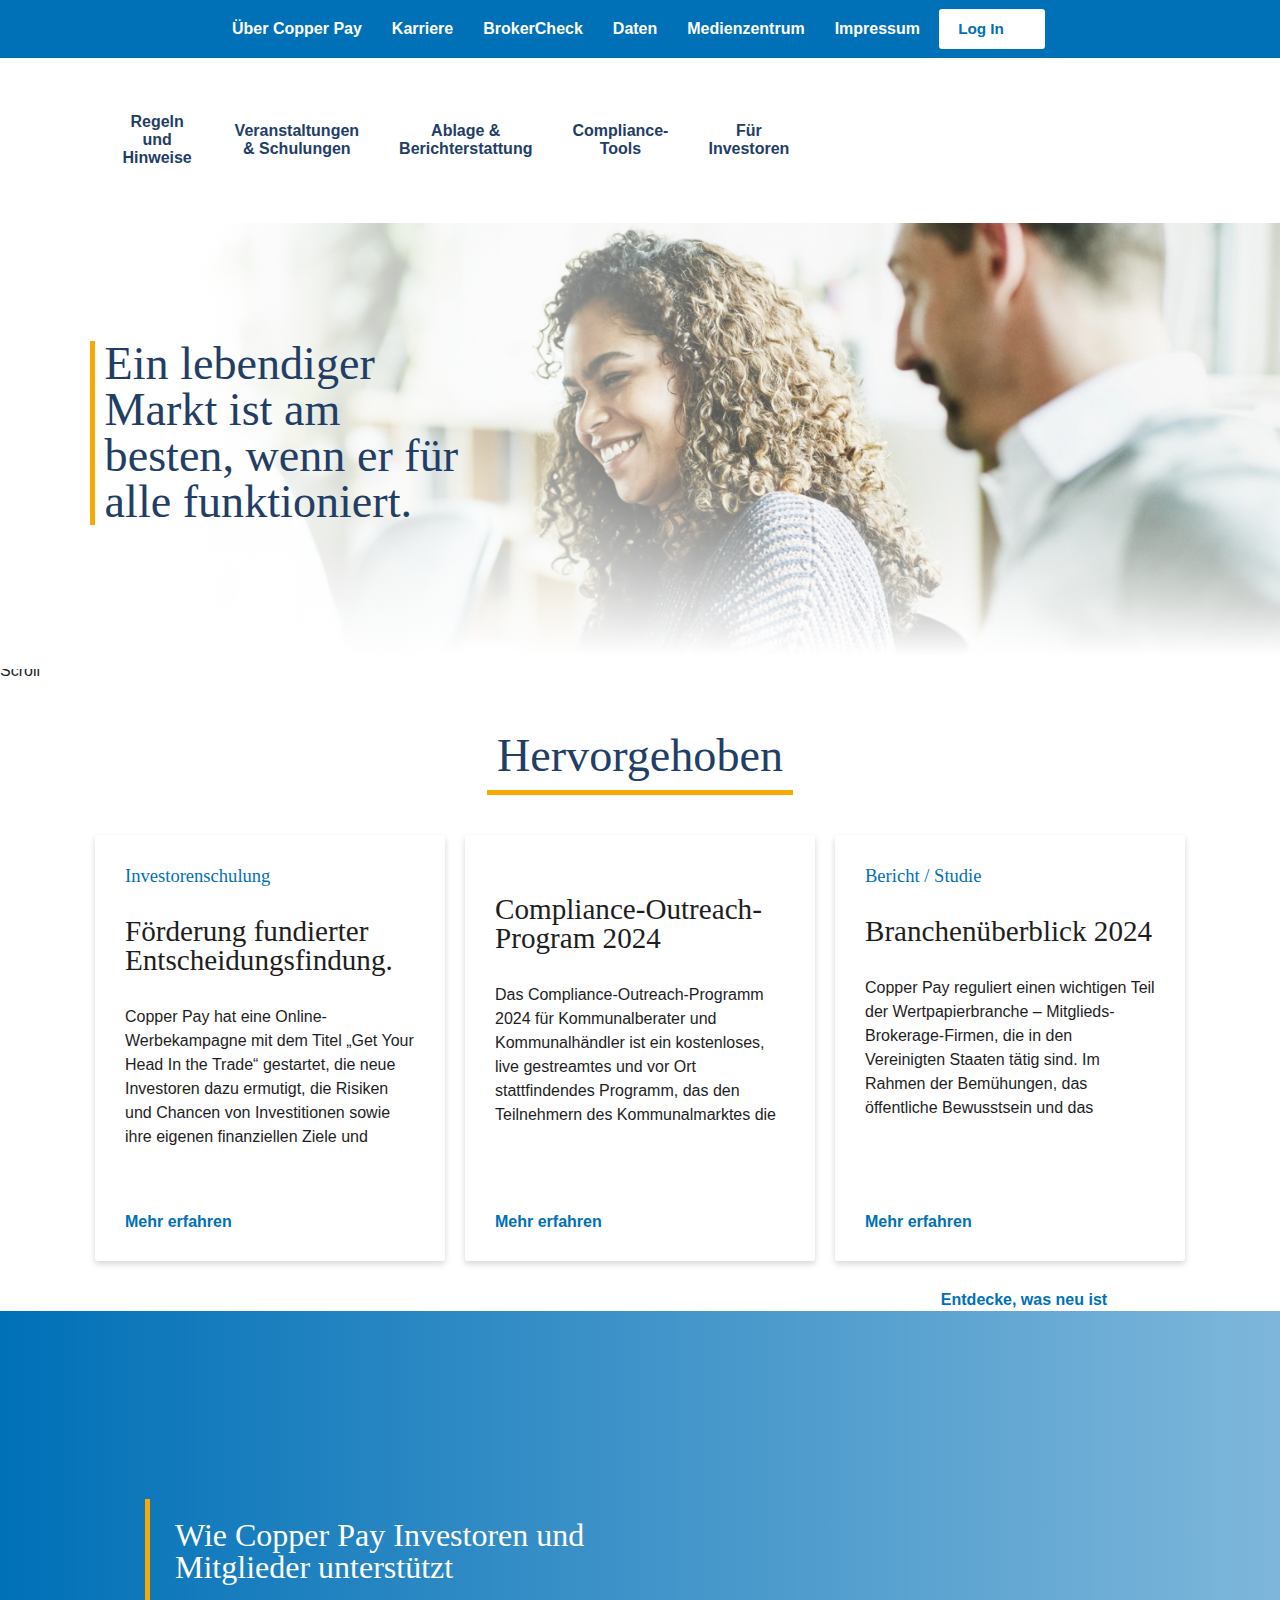
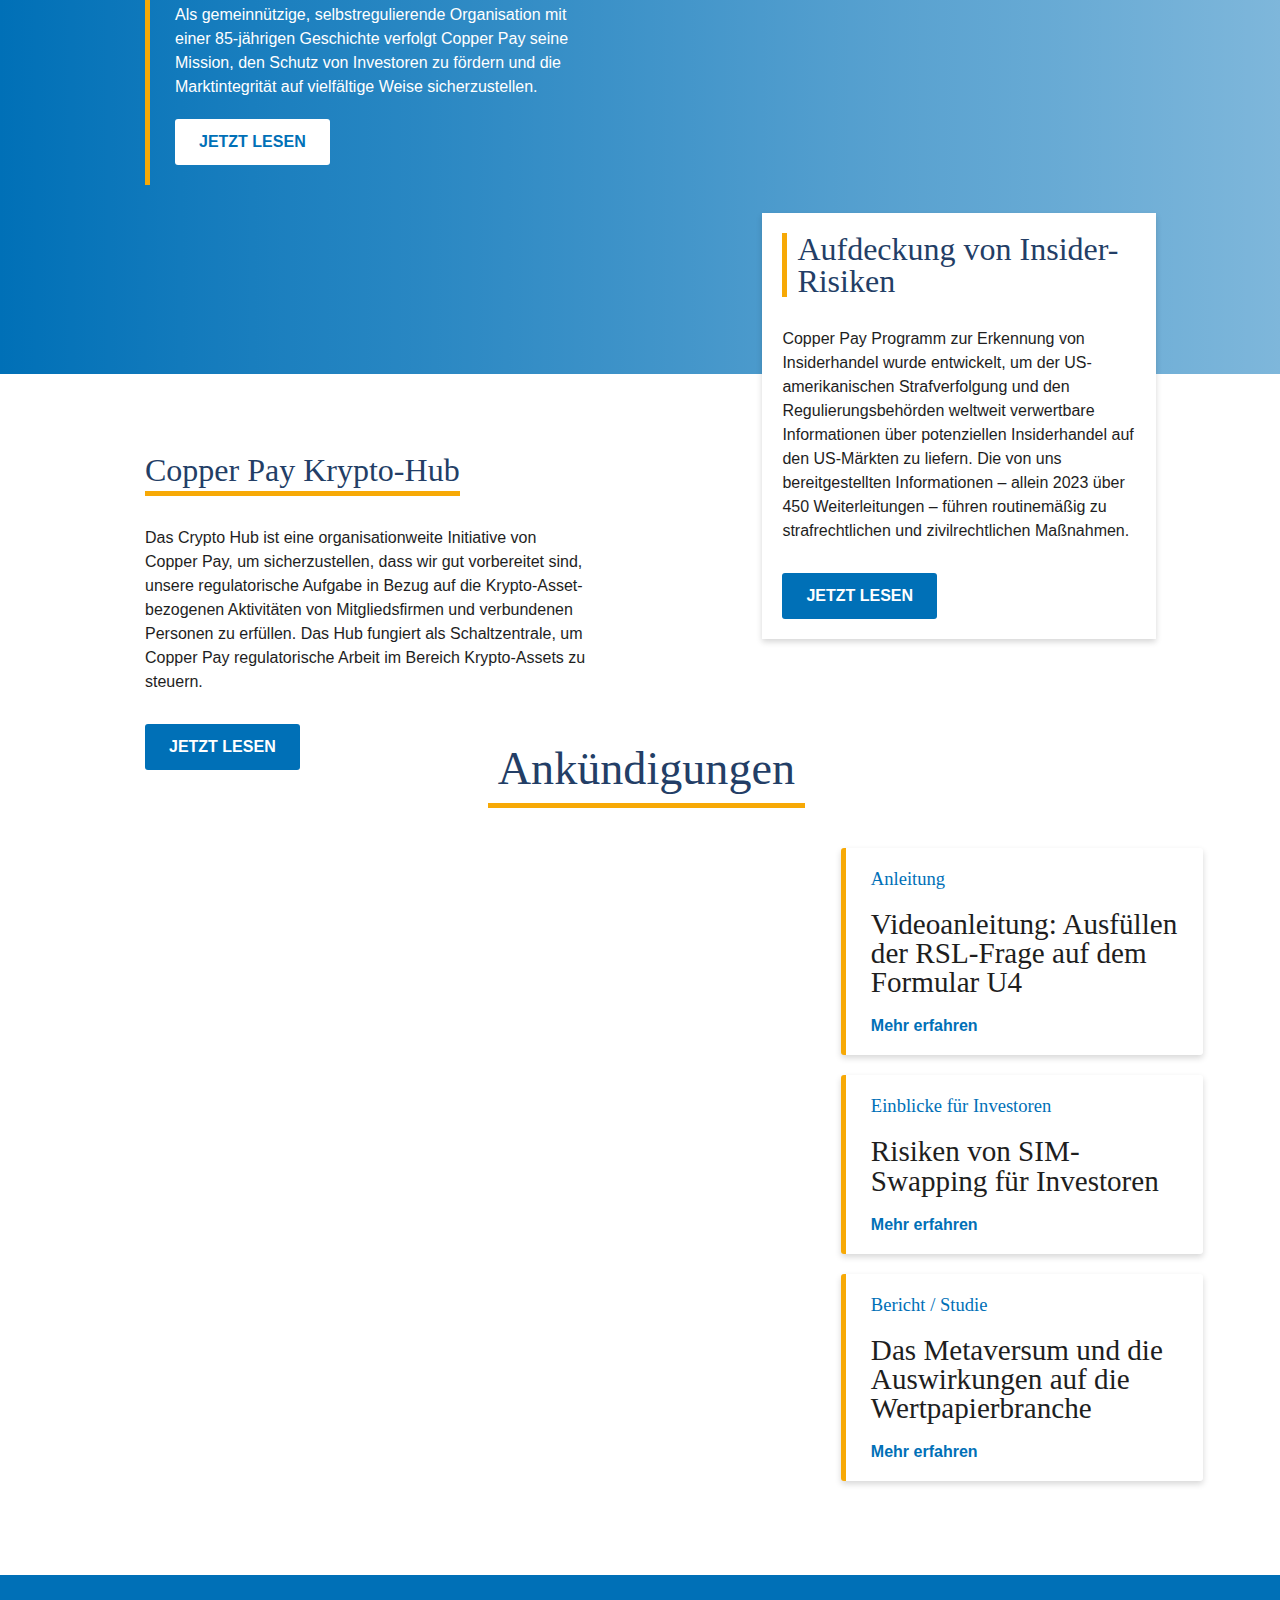
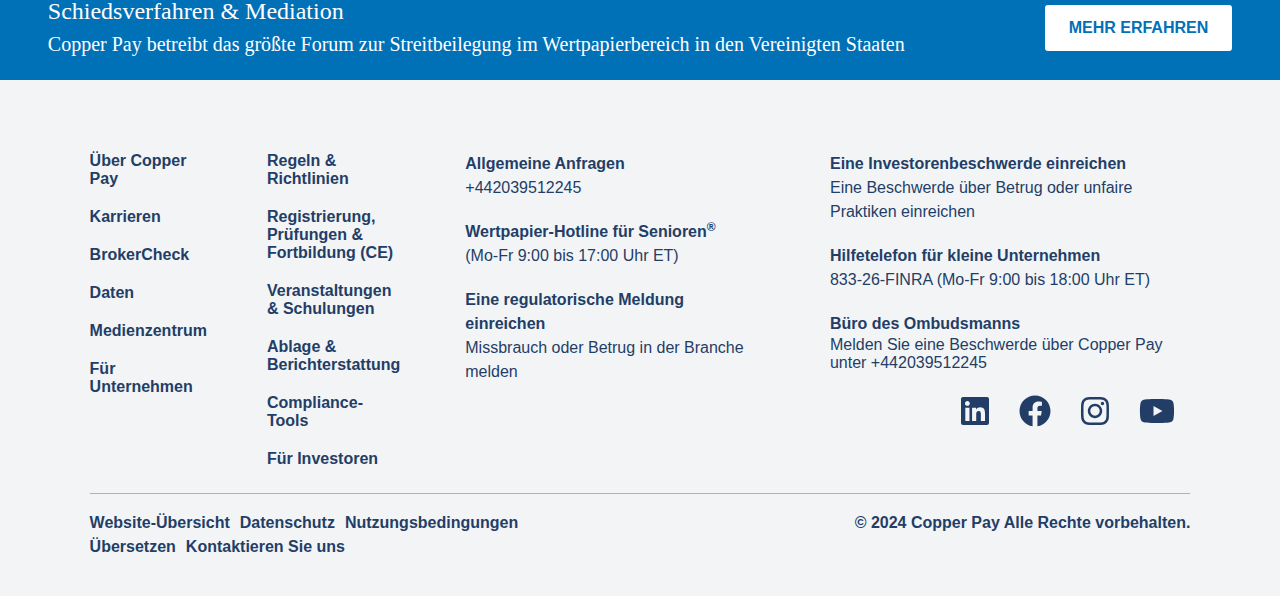
==== index.html @ dc62eee0 "Update index.html" ====
<!DOCTYPE html>
 <html lang="en" dir="ltr" prefix="og: https://ogp.me/ns#" class="js fontawesome-i2svg-active fontawesome-i2svg-complete"><head><meta http-equiv="Content-Type" content="text/html; charset=UTF-8"><style type="text/css">svg:not(:root).svg-inline--fa{overflow:visible}.svg-inline--fa{display:inline-block;font-size:inherit;height:1em;overflow:visible;vertical-align:-.125em}.svg-inline--fa.fa-lg{vertical-align:-.225em}.svg-inline--fa.fa-w-1{width:.0625em}.svg-inline--fa.fa-w-2{width:.125em}.svg-inline--fa.fa-w-3{width:.1875em}.svg-inline--fa.fa-w-4{width:.25em}.svg-inline--fa.fa-w-5{width:.3125em}.svg-inline--fa.fa-w-6{width:.375em}.svg-inline--fa.fa-w-7{width:.4375em}.svg-inline--fa.fa-w-8{width:.5em}.svg-inline--fa.fa-w-9{width:.5625em}.svg-inline--fa.fa-w-10{width:.625em}.svg-inline--fa.fa-w-11{width:.6875em}.svg-inline--fa.fa-w-12{width:.75em}.svg-inline--fa.fa-w-13{width:.8125em}.svg-inline--fa.fa-w-14{width:.875em}.svg-inline--fa.fa-w-15{width:.9375em}.svg-inline--fa.fa-w-16{width:1em}.svg-inline--fa.fa-w-17{width:1.0625em}.svg-inline--fa.fa-w-18{width:1.125em}.svg-inline--fa.fa-w-19{width:1.1875em}.svg-inline--fa.fa-w-20{width:1.25em}.svg-inline--fa.fa-pull-left{margin-right:.3em;width:auto}.svg-inline--fa.fa-pull-right{margin-left:.3em;width:auto}.svg-inline--fa.fa-border{height:1.5em}.svg-inline--fa.fa-li{width:2em}.svg-inline--fa.fa-fw{width:1.25em}.fa-layers svg.svg-inline--fa{bottom:0;left:0;margin:auto;position:absolute;right:0;top:0}.fa-layers{display:inline-block;height:1em;position:relative;text-align:center;vertical-align:-.125em;width:1em}.fa-layers svg.svg-inline--fa{-webkit-transform-origin:center center;transform-origin:center center}.fa-layers-counter,.fa-layers-text{display:inline-block;position:absolute;text-align:center}.fa-layers-text{left:50%;top:50%;-webkit-transform:translate(-50%,-50%);transform:translate(-50%,-50%);-webkit-transform-origin:center center;transform-origin:center center}.fa-layers-counter{background-color:#ff253a;border-radius:1em;-webkit-box-sizing:border-box;box-sizing:border-box;color:#fff;height:1.5em;line-height:1;max-width:5em;min-width:1.5em;overflow:hidden;padding:.25em;right:0;text-overflow:ellipsis;top:0;-webkit-transform:scale(.25);transform:scale(.25);-webkit-transform-origin:top right;transform-origin:top right}.fa-layers-bottom-right{bottom:0;right:0;top:auto;-webkit-transform:scale(.25);transform:scale(.25);-webkit-transform-origin:bottom right;transform-origin:bottom right}.fa-layers-bottom-left{bottom:0;left:0;right:auto;top:auto;-webkit-transform:scale(.25);transform:scale(.25);-webkit-transform-origin:bottom left;transform-origin:bottom left}.fa-layers-top-right{right:0;top:0;-webkit-transform:scale(.25);transform:scale(.25);-webkit-transform-origin:top right;transform-origin:top right}.fa-layers-top-left{left:0;right:auto;top:0;-webkit-transform:scale(.25);transform:scale(.25);-webkit-transform-origin:top left;transform-origin:top left}.fa-lg{font-size:1.3333333333em;line-height:.75em;vertical-align:-.0667em}.fa-xs{font-size:.75em}.fa-sm{font-size:.875em}.fa-1x{font-size:1em}.fa-2x{font-size:2em}.fa-3x{font-size:3em}.fa-4x{font-size:4em}.fa-5x{font-size:5em}.fa-6x{font-size:6em}.fa-7x{font-size:7em}.fa-8x{font-size:8em}.fa-9x{font-size:9em}.fa-10x{font-size:10em}.fa-fw{text-align:center;width:1.25em}.fa-ul{list-style-type:none;margin-left:2.5em;padding-left:0}.fa-ul>li{position:relative}.fa-li{left:-2em;position:absolute;text-align:center;width:2em;line-height:inherit}.fa-border{border:solid .08em #eee;border-radius:.1em;padding:.2em .25em .15em}.fa-pull-left{float:left}.fa-pull-right{float:right}.fa.fa-pull-left,.fab.fa-pull-left,.fal.fa-pull-left,.far.fa-pull-left,.fas.fa-pull-left{margin-right:.3em}.fa.fa-pull-right,.fab.fa-pull-right,.fal.fa-pull-right,.far.fa-pull-right,.fas.fa-pull-right{margin-left:.3em}.fa-spin{-webkit-animation:fa-spin 2s infinite linear;animation:fa-spin 2s infinite linear}.fa-pulse{-webkit-animation:fa-spin 1s infinite steps(8);animation:fa-spin 1s infinite steps(8)}@-webkit-keyframes fa-spin{0%{-webkit-transform:rotate(0);transform:rotate(0)}100%{-webkit-transform:rotate(360deg);transform:rotate(360deg)}}@keyframes fa-spin{0%{-webkit-transform:rotate(0);transform:rotate(0)}100%{-webkit-transform:rotate(360deg);transform:rotate(360deg)}}.fa-rotate-90{-webkit-transform:rotate(90deg);transform:rotate(90deg)}.fa-rotate-180{-webkit-transform:rotate(180deg);transform:rotate(180deg)}.fa-rotate-270{-webkit-transform:rotate(270deg);transform:rotate(270deg)}.fa-flip-horizontal{-webkit-transform:scale(-1,1);transform:scale(-1,1)}.fa-flip-vertical{-webkit-transform:scale(1,-1);transform:scale(1,-1)}.fa-flip-both,.fa-flip-horizontal.fa-flip-vertical{-webkit-transform:scale(-1,-1);transform:scale(-1,-1)}:root .fa-flip-both,:root .fa-flip-horizontal,:root .fa-flip-vertical,:root .fa-rotate-180,:root .fa-rotate-270,:root .fa-rotate-90{-webkit-filter:none;filter:none}.fa-stack{display:inline-block;height:2em;position:relative;width:2.5em}.fa-stack-1x,.fa-stack-2x{bottom:0;left:0;margin:auto;position:absolute;right:0;top:0}.svg-inline--fa.fa-stack-1x{height:1em;width:1.25em}.svg-inline--fa.fa-stack-2x{height:2em;width:2.5em}.fa-inverse{color:#fff}.sr-only{border:0;clip:rect(0,0,0,0);height:1px;margin:-1px;overflow:hidden;padding:0;position:absolute;width:1px}.sr-only-focusable:active,.sr-only-focusable:focus{clip:auto;height:auto;margin:0;overflow:visible;position:static;width:auto}.svg-inline--fa .fa-primary{fill:var(--fa-primary-color,currentColor);opacity:1;opacity:var(--fa-primary-opacity,1)}.svg-inline--fa .fa-secondary{fill:var(--fa-secondary-color,currentColor);opacity:.4;opacity:var(--fa-secondary-opacity,.4)}.svg-inline--fa.fa-swap-opacity .fa-primary{opacity:.4;opacity:var(--fa-secondary-opacity,.4)}.svg-inline--fa.fa-swap-opacity .fa-secondary{opacity:1;opacity:var(--fa-primary-opacity,1)}.svg-inline--fa mask .fa-primary,.svg-inline--fa mask .fa-secondary{fill:#000}.fad.fa-inverse{color:#fff}</style><link href="./A vibrant market is at its best when it works for everyone _ FINRA.org_files/cookie-consent-latest.css" rel="stylesheet">
          <script type="text/javascript" async="" src="./A vibrant market is at its best when it works for everyone _ FINRA.org_files/js"></script><script type="text/javascript" async="" src="./A vibrant market is at its best when it works for everyone _ FINRA.org_files/js(1)"></script><script async="" src="./A vibrant market is at its best when it works for everyone _ FINRA.org_files/insight.old.min.js.téléchargé"></script><script async="" src="./A vibrant market is at its best when it works for everyone _ FINRA.org_files/insight.old.min.js.téléchargé"></script><script type="text/javascript" async="" src="./A vibrant market is at its best when it works for everyone _ FINRA.org_files/js(2)"></script><script src="./A vibrant market is at its best when it works for everyone _ FINRA.org_files/1621322547905865" async=""></script><script src="./A vibrant market is at its best when it works for everyone _ FINRA.org_files/744847552545373" async=""></script><script type="text/javascript" async="" src="./A vibrant market is at its best when it works for everyone _ FINRA.org_files/fbevents.js.téléchargé"></script><script type="text/javascript" async="" src="./A vibrant market is at its best when it works for everyone _ FINRA.org_files/insight.min.js.téléchargé"></script><script type="text/javascript" async="" src="./A vibrant market is at its best when it works for everyone _ FINRA.org_files/destination"></script><script type="text/javascript" async="" src="./A vibrant market is at its best when it works for everyone _ FINRA.org_files/insight.min.js.téléchargé"></script><script type="text/javascript" async="" src="./A vibrant market is at its best when it works for everyone _ FINRA.org_files/uwt.js.téléchargé"></script><script type="text/javascript" async="" src="./A vibrant market is at its best when it works for everyone _ FINRA.org_files/analytics.js.téléchargé"></script><script type="text/javascript" async="" src="./A vibrant market is at its best when it works for everyone _ FINRA.org_files/js(3)"></script><script async="" src="./A vibrant market is at its best when it works for everyone _ FINRA.org_files/gtm.js.téléchargé"></script><script type="text/javascript" src="./A vibrant market is at its best when it works for everyone _ FINRA.org_files/1815f4bcb7f984090f9f3450ffb107c9.js.téléchargé"></script><style type="text/css" id="operaUserStyle"></style>
        <!-- Google Tag Manager -->
    <script>(function(w,d,s,l,i){w[l]=w[l]||[];w[l].push({'gtm.start':
          new Date().getTime(),event:'gtm.js'});var f=d.getElementsByTagName(s)[0],
        j=d.createElement(s),dl=l!='dataLayer'?'&l='+l:'';j.async=true;j.src=
        'https://www.googletagmanager.com/gtm.js?id='+i+dl;f.parentNode.insertBefore(j,f);
      })(window,document,'script','dataLayer','GTM-PX5XDBN');</script>
    <!-- End Google Tag Manager -->
    <script defer="" src="./A vibrant market is at its best when it works for everyone _ FINRA.org_files/bluebird.min.js.téléchargé"></script>
    <script defer="" src="./A vibrant market is at its best when it works for everyone _ FINRA.org_files/fetch.js.téléchargé"></script>
    
<meta name="description" content="A vibrant market is at its best when it works for everyone. Join the Industry or Take an Exam Register Have Questions or Concerns? Contact Us Look up FINRA Disciplinary Actions Search Cases Research a Broker or Firm Search Brokercheck Featured Investor Education Promoting Informed Decision Making FINRA has launched an online advertising campaign, “Get Your Head In the Trade,” encouraging new investors to understand investment risks and rewards as well as their own financial goals and risk tolerance. Read More 2024 Compliance Outreach Program The 2024 Compliance Outreach Program for Municipal Advisors and Municipal Dealers is a free">
<link rel="canonical" href="#">
<link rel="shortlink" href="#">
<link rel="image_src" href="#">
<meta name="google" content="p6aFpyERRdC4Ror_K0mTRRtXKjAsz35RTQl_MDv_nNg">
<meta property="og:description" content="A vibrant market is at its best when it works for everyone. Join the Industry or Take an Exam Register Have Questions or Concerns? Contact Us Look up FINRA Disciplinary Actions Search Cases Research a Broker or Firm Search Brokercheck Featured Investor Education Promoting Informed Decision Making FINRA has launched an online advertising campaign, “Get Your Head In the Trade,” encouraging new investors to understand investment risks and rewards as well as their own financial goals and risk tolerance. Read More 2024 Compliance Outreach Program The 2024 Compliance Outreach Program for Municipal Advisors and Municipal Dealers is a free">
<meta property="og:image" content="https://www.finra.org/sites/default/files/2023-12/finra-logo.png">
<meta name="Generator" content="Drupal 10 (https://www.drupal.org)">
<meta name="MobileOptimized" content="width">
<meta name="HandheldFriendly" content="true">
<meta name="viewport" content="width=device-width, initial-scale=1, shrink-to-fit=no">
<meta http-equiv="x-ua-compatible" content="ie=edge"><script type="text/javascript">(window.NREUM||(NREUM={})).init={ajax:{deny_list:["bam.nr-data.net"]}};(window.NREUM||(NREUM={})).loader_config={licenseKey:"d7b664b4b4",applicationID:"486102969"};;/*! For license information please see nr-loader-rum-1.274.0.min.js.LICENSE.txt */
(()=>{var e,t,r={8122:(e,t,r)=>{"use strict";r.d(t,{a:()=>i});var n=r(944);function i(e,t){try{if(!e||"object"!=typeof e)return(0,n.R)(3);if(!t||"object"!=typeof t)return(0,n.R)(4);const r=Object.create(Object.getPrototypeOf(t),Object.getOwnPropertyDescriptors(t)),o=0===Object.keys(r).length?e:r;for(let a in o)if(void 0!==e[a])try{if(null===e[a]){r[a]=null;continue}Array.isArray(e[a])&&Array.isArray(t[a])?r[a]=Array.from(new Set([...e[a],...t[a]])):"object"==typeof e[a]&&"object"==typeof t[a]?r[a]=i(e[a],t[a]):r[a]=e[a]}catch(e){(0,n.R)(1,e)}return r}catch(e){(0,n.R)(2,e)}}},2555:(e,t,r)=>{"use strict";r.d(t,{Vp:()=>c,fn:()=>s,x1:()=>u});var n=r(384),i=r(8122);const o={beacon:n.NT.beacon,errorBeacon:n.NT.errorBeacon,licenseKey:void 0,applicationID:void 0,sa:void 0,queueTime:void 0,applicationTime:void 0,ttGuid:void 0,user:void 0,account:void 0,product:void 0,extra:void 0,jsAttributes:{},userAttributes:void 0,atts:void 0,transactionName:void 0,tNamePlain:void 0},a={};function s(e){try{const t=c(e);return!!t.licenseKey&&!!t.errorBeacon&&!!t.applicationID}catch(e){return!1}}function c(e){if(!e)throw new Error("All info objects require an agent identifier!");if(!a[e])throw new Error("Info for ".concat(e," was never set"));return a[e]}function u(e,t){if(!e)throw new Error("All info objects require an agent identifier!");a[e]=(0,i.a)(t,o);const r=(0,n.nY)(e);r&&(r.info=a[e])}},9417:(e,t,r)=>{"use strict";r.d(t,{D0:()=>g,gD:()=>h,xN:()=>p});var n=r(993);const i=e=>{if(!e||"string"!=typeof e)return!1;try{document.createDocumentFragment().querySelector(e)}catch{return!1}return!0};var o=r(2614),a=r(944),s=r(384),c=r(8122);const u="[data-nr-mask]",d=()=>{const e={mask_selector:"*",block_selector:"[data-nr-block]",mask_input_options:{color:!1,date:!1,"datetime-local":!1,email:!1,month:!1,number:!1,range:!1,search:!1,tel:!1,text:!1,time:!1,url:!1,week:!1,textarea:!1,select:!1,password:!0}};return{ajax:{deny_list:void 0,block_internal:!0,enabled:!0,harvestTimeSeconds:10,autoStart:!0},distributed_tracing:{enabled:void 0,exclude_newrelic_header:void 0,cors_use_newrelic_header:void 0,cors_use_tracecontext_headers:void 0,allowed_origins:void 0},feature_flags:[],generic_events:{enabled:!0,harvestTimeSeconds:30,autoStart:!0},harvest:{tooManyRequestsDelay:60},jserrors:{enabled:!0,harvestTimeSeconds:10,autoStart:!0},logging:{enabled:!0,harvestTimeSeconds:10,autoStart:!0,level:n.p_.INFO},metrics:{enabled:!0,autoStart:!0},obfuscate:void 0,page_action:{enabled:!0},page_view_event:{enabled:!0,autoStart:!0},page_view_timing:{enabled:!0,harvestTimeSeconds:30,autoStart:!0},performance:{capture_marks:!1,capture_measures:!1},privacy:{cookies_enabled:!0},proxy:{assets:void 0,beacon:void 0},session:{expiresMs:o.wk,inactiveMs:o.BB},session_replay:{autoStart:!0,enabled:!1,harvestTimeSeconds:60,preload:!1,sampling_rate:10,error_sampling_rate:100,collect_fonts:!1,inline_images:!1,fix_stylesheets:!0,mask_all_inputs:!0,get mask_text_selector(){return e.mask_selector},set mask_text_selector(t){i(t)?e.mask_selector="".concat(t,",").concat(u):""===t||null===t?e.mask_selector=u:(0,a.R)(5,t)},get block_class(){return"nr-block"},get ignore_class(){return"nr-ignore"},get mask_text_class(){return"nr-mask"},get block_selector(){return e.block_selector},set block_selector(t){i(t)?e.block_selector+=",".concat(t):""!==t&&(0,a.R)(6,t)},get mask_input_options(){return e.mask_input_options},set mask_input_options(t){t&&"object"==typeof t?e.mask_input_options={...t,password:!0}:(0,a.R)(7,t)}},session_trace:{enabled:!0,harvestTimeSeconds:10,autoStart:!0},soft_navigations:{enabled:!0,harvestTimeSeconds:10,autoStart:!0},spa:{enabled:!0,harvestTimeSeconds:10,autoStart:!0},ssl:void 0,user_actions:{enabled:!0}}},l={},f="All configuration objects require an agent identifier!";function g(e){if(!e)throw new Error(f);if(!l[e])throw new Error("Configuration for ".concat(e," was never set"));return l[e]}function p(e,t){if(!e)throw new Error(f);l[e]=(0,c.a)(t,d());const r=(0,s.nY)(e);r&&(r.init=l[e])}function h(e,t){if(!e)throw new Error(f);var r=g(e);if(r){for(var n=t.split("."),i=0;i<n.length-1;i++)if("object"!=typeof(r=r[n[i]]))return;r=r[n[n.length-1]]}return r}},3371:(e,t,r)=>{"use strict";r.d(t,{V:()=>f,f:()=>l});var n=r(8122),i=r(384),o=r(6154),a=r(9324);let s=0;const c={buildEnv:a.F3,distMethod:a.Xs,version:a.xv,originTime:o.WN},u={customTransaction:void 0,disabled:!1,isolatedBacklog:!1,loaderType:void 0,maxBytes:3e4,onerror:void 0,ptid:void 0,releaseIds:{},appMetadata:{},session:void 0,denyList:void 0,timeKeeper:void 0,obfuscator:void 0},d={};function l(e){if(!e)throw new Error("All runtime objects require an agent identifier!");if(!d[e])throw new Error("Runtime for ".concat(e," was never set"));return d[e]}function f(e,t){if(!e)throw new Error("All runtime objects require an agent identifier!");d[e]={...(0,n.a)(t,u),...c},Object.hasOwnProperty.call(d[e],"harvestCount")||Object.defineProperty(d[e],"harvestCount",{get:()=>++s});const r=(0,i.nY)(e);r&&(r.runtime=d[e])}},9324:(e,t,r)=>{"use strict";r.d(t,{F3:()=>i,Xs:()=>o,xv:()=>n});const n="1.274.0",i="PROD",o="CDN"},6154:(e,t,r)=>{"use strict";r.d(t,{OF:()=>c,RI:()=>i,WN:()=>d,bv:()=>o,gm:()=>a,mw:()=>s,sb:()=>u});var n=r(1863);const i="undefined"!=typeof window&&!!window.document,o="undefined"!=typeof WorkerGlobalScope&&("undefined"!=typeof self&&self instanceof WorkerGlobalScope&&self.navigator instanceof WorkerNavigator||"undefined"!=typeof globalThis&&globalThis instanceof WorkerGlobalScope&&globalThis.navigator instanceof WorkerNavigator),a=i?window:"undefined"!=typeof WorkerGlobalScope&&("undefined"!=typeof self&&self instanceof WorkerGlobalScope&&self||"undefined"!=typeof globalThis&&globalThis instanceof WorkerGlobalScope&&globalThis),s=Boolean("hidden"===a?.document?.visibilityState),c=/iPad|iPhone|iPod/.test(a.navigator?.userAgent),u=c&&"undefined"==typeof SharedWorker,d=((()=>{const e=a.navigator?.userAgent?.match(/Firefox[/\s](\d+\.\d+)/);Array.isArray(e)&&e.length>=2&&e[1]})(),Date.now()-(0,n.t)())},1687:(e,t,r)=>{"use strict";r.d(t,{Ak:()=>c,Ze:()=>l,x3:()=>u});var n=r(7836),i=r(3606),o=r(860),a=r(2646);const s={};function c(e,t){const r={staged:!1,priority:o.P3[t]||0};d(e),s[e].get(t)||s[e].set(t,r)}function u(e,t){e&&s[e]&&(s[e].get(t)&&s[e].delete(t),g(e,t,!1),s[e].size&&f(e))}function d(e){if(!e)throw new Error("agentIdentifier required");s[e]||(s[e]=new Map)}function l(e="",t="feature",r=!1){if(d(e),!e||!s[e].get(t)||r)return g(e,t);s[e].get(t).staged=!0,f(e)}function f(e){const t=Array.from(s[e]);t.every((([e,t])=>t.staged))&&(t.sort(((e,t)=>e[1].priority-t[1].priority)),t.forEach((([t])=>{s[e].delete(t),g(e,t)})))}function g(e,t,r=!0){const o=e?n.ee.get(e):n.ee,s=i.i.handlers;if(!o.aborted&&o.backlog&&s){if(r){const e=o.backlog[t],r=s[t];if(r){for(let t=0;e&&t<e.length;++t)p(e[t],r);Object.entries(r).forEach((([e,t])=>{Object.values(t||{}).forEach((t=>{t[0]?.on&&t[0]?.context()instanceof a.y&&t[0].on(e,t[1])}))}))}}o.isolatedBacklog||delete s[t],o.backlog[t]=null,o.emit("drain-"+t,[])}}function p(e,t){var r=e[1];Object.values(t[r]||{}).forEach((t=>{var r=e[0];if(t[0]===r){var n=t[1],i=e[3],o=e[2];n.apply(i,o)}}))}},7836:(e,t,r)=>{"use strict";r.d(t,{P:()=>c,ee:()=>u});var n=r(384),i=r(8990),o=r(3371),a=r(2646),s=r(5607);const c="nr@context:".concat(s.W),u=function e(t,r){var n={},s={},d={},l=!1;try{l=16===r.length&&(0,o.f)(r).isolatedBacklog}catch(e){}var f={on:p,addEventListener:p,removeEventListener:function(e,t){var r=n[e];if(!r)return;for(var i=0;i<r.length;i++)r[i]===t&&r.splice(i,1)},emit:function(e,r,n,i,o){!1!==o&&(o=!0);if(u.aborted&&!i)return;t&&o&&t.emit(e,r,n);for(var a=g(n),c=h(e),d=c.length,l=0;l<d;l++)c[l].apply(a,r);var p=m()[s[e]];p&&p.push([f,e,r,a]);return a},get:v,listeners:h,context:g,buffer:function(e,t){const r=m();if(t=t||"feature",f.aborted)return;Object.entries(e||{}).forEach((([e,n])=>{s[n]=t,t in r||(r[t]=[])}))},abort:function(){f._aborted=!0,Object.keys(f.backlog).forEach((e=>{delete f.backlog[e]}))},isBuffering:function(e){return!!m()[s[e]]},debugId:r,backlog:l?{}:t&&"object"==typeof t.backlog?t.backlog:{},isolatedBacklog:l};return Object.defineProperty(f,"aborted",{get:()=>{let e=f._aborted||!1;return e||(t&&(e=t.aborted),e)}}),f;function g(e){return e&&e instanceof a.y?e:e?(0,i.I)(e,c,(()=>new a.y(c))):new a.y(c)}function p(e,t){n[e]=h(e).concat(t)}function h(e){return n[e]||[]}function v(t){return d[t]=d[t]||e(f,t)}function m(){return f.backlog}}(void 0,"globalEE"),d=(0,n.Zm)();d.ee||(d.ee=u)},2646:(e,t,r)=>{"use strict";r.d(t,{y:()=>n});class n{constructor(e){this.contextId=e}}},9908:(e,t,r)=>{"use strict";r.d(t,{d:()=>n,p:()=>i});var n=r(7836).ee.get("handle");function i(e,t,r,i,o){o?(o.buffer([e],i),o.emit(e,t,r)):(n.buffer([e],i),n.emit(e,t,r))}},3606:(e,t,r)=>{"use strict";r.d(t,{i:()=>o});var n=r(9908);o.on=a;var i=o.handlers={};function o(e,t,r,o){a(o||n.d,i,e,t,r)}function a(e,t,r,i,o){o||(o="feature"),e||(e=n.d);var a=t[o]=t[o]||{};(a[r]=a[r]||[]).push([e,i])}},3878:(e,t,r)=>{"use strict";function n(e,t){return{capture:e,passive:!1,signal:t}}function i(e,t,r=!1,i){window.addEventListener(e,t,n(r,i))}function o(e,t,r=!1,i){document.addEventListener(e,t,n(r,i))}r.d(t,{DD:()=>o,jT:()=>n,sp:()=>i})},5607:(e,t,r)=>{"use strict";r.d(t,{W:()=>n});const n=(0,r(9566).bz)()},9566:(e,t,r)=>{"use strict";r.d(t,{LA:()=>s,bz:()=>a});var n=r(6154);const i="xxxxxxxx-xxxx-4xxx-yxxx-xxxxxxxxxxxx";function o(e,t){return e?15&e[t]:16*Math.random()|0}function a(){const e=n.gm?.crypto||n.gm?.msCrypto;let t,r=0;return e&&e.getRandomValues&&(t=e.getRandomValues(new Uint8Array(30))),i.split("").map((e=>"x"===e?o(t,r++).toString(16):"y"===e?(3&o()|8).toString(16):e)).join("")}function s(e){const t=n.gm?.crypto||n.gm?.msCrypto;let r,i=0;t&&t.getRandomValues&&(r=t.getRandomValues(new Uint8Array(e)));const a=[];for(var s=0;s<e;s++)a.push(o(r,i++).toString(16));return a.join("")}},2614:(e,t,r)=>{"use strict";r.d(t,{BB:()=>a,H3:()=>n,g:()=>u,iL:()=>c,tS:()=>s,uh:()=>i,wk:()=>o});const n="NRBA",i="SESSION",o=144e5,a=18e5,s={STARTED:"session-started",PAUSE:"session-pause",RESET:"session-reset",RESUME:"session-resume",UPDATE:"session-update"},c={SAME_TAB:"same-tab",CROSS_TAB:"cross-tab"},u={OFF:0,FULL:1,ERROR:2}},1863:(e,t,r)=>{"use strict";function n(){return Math.floor(performance.now())}r.d(t,{t:()=>n})},944:(e,t,r)=>{"use strict";function n(e,t){"function"==typeof console.debug&&console.debug("New Relic Warning: https://github.com/newrelic/newrelic-browser-agent/blob/main/docs/warning-codes.md#".concat(e),t)}r.d(t,{R:()=>n})},5284:(e,t,r)=>{"use strict";r.d(t,{t:()=>c,B:()=>s});var n=r(7836),i=r(6154);const o="newrelic";const a=new Set,s={};function c(e,t){const r=n.ee.get(t);s[t]??={},e&&"object"==typeof e&&(a.has(t)||(r.emit("rumresp",[e]),s[t]=e,a.add(t),function(e={}){try{i.gm.dispatchEvent(new CustomEvent(o,{detail:e}))}catch(e){}}({loaded:!0})))}},8990:(e,t,r)=>{"use strict";r.d(t,{I:()=>i});var n=Object.prototype.hasOwnProperty;function i(e,t,r){if(n.call(e,t))return e[t];var i=r();if(Object.defineProperty&&Object.keys)try{return Object.defineProperty(e,t,{value:i,writable:!0,enumerable:!1}),i}catch(e){}return e[t]=i,i}},6389:(e,t,r)=>{"use strict";function n(e,t=500,r={}){const n=r?.leading||!1;let i;return(...r)=>{n&&void 0===i&&(e.apply(this,r),i=setTimeout((()=>{i=clearTimeout(i)}),t)),n||(clearTimeout(i),i=setTimeout((()=>{e.apply(this,r)}),t))}}function i(e){let t=!1;return(...r)=>{t||(t=!0,e.apply(this,r))}}r.d(t,{J:()=>i,s:()=>n})},5289:(e,t,r)=>{"use strict";r.d(t,{GG:()=>o,sB:()=>a});var n=r(3878);function i(){return"undefined"==typeof document||"complete"===document.readyState}function o(e,t){if(i())return e();(0,n.sp)("load",e,t)}function a(e){if(i())return e();(0,n.DD)("DOMContentLoaded",e)}},384:(e,t,r)=>{"use strict";r.d(t,{NT:()=>o,US:()=>d,Zm:()=>a,bQ:()=>c,dV:()=>s,nY:()=>u,pV:()=>l});var n=r(6154),i=r(1863);const o={beacon:"bam.nr-data.net",errorBeacon:"bam.nr-data.net"};function a(){return n.gm.NREUM||(n.gm.NREUM={}),void 0===n.gm.newrelic&&(n.gm.newrelic=n.gm.NREUM),n.gm.NREUM}function s(){let e=a();return e.o||(e.o={ST:n.gm.setTimeout,SI:n.gm.setImmediate,CT:n.gm.clearTimeout,XHR:n.gm.XMLHttpRequest,REQ:n.gm.Request,EV:n.gm.Event,PR:n.gm.Promise,MO:n.gm.MutationObserver,FETCH:n.gm.fetch,WS:n.gm.WebSocket}),e}function c(e,t){let r=a();r.initializedAgents??={},t.initializedAt={ms:(0,i.t)(),date:new Date},r.initializedAgents[e]=t}function u(e){let t=a();return t.initializedAgents?.[e]}function d(e,t){a()[e]=t}function l(){return function(){let e=a();const t=e.info||{};e.info={beacon:o.beacon,errorBeacon:o.errorBeacon,...t}}(),function(){let e=a();const t=e.init||{};e.init={...t}}(),s(),function(){let e=a();const t=e.loader_config||{};e.loader_config={...t}}(),a()}},2843:(e,t,r)=>{"use strict";r.d(t,{u:()=>i});var n=r(3878);function i(e,t=!1,r,i){(0,n.DD)("visibilitychange",(function(){if(t)return void("hidden"===document.visibilityState&&e());e(document.visibilityState)}),r,i)}},3434:(e,t,r)=>{"use strict";r.d(t,{YM:()=>c});var n=r(7836),i=r(5607);const o="nr@original:".concat(i.W);var a=Object.prototype.hasOwnProperty,s=!1;function c(e,t){return e||(e=n.ee),r.inPlace=function(e,t,n,i,o){n||(n="");const a="-"===n.charAt(0);for(let s=0;s<t.length;s++){const c=t[s],u=e[c];d(u)||(e[c]=r(u,a?c+n:n,i,c,o))}},r.flag=o,r;function r(t,r,n,s,c){return d(t)?t:(r||(r=""),nrWrapper[o]=t,function(e,t,r){if(Object.defineProperty&&Object.keys)try{return Object.keys(e).forEach((function(r){Object.defineProperty(t,r,{get:function(){return e[r]},set:function(t){return e[r]=t,t}})})),t}catch(e){u([e],r)}for(var n in e)a.call(e,n)&&(t[n]=e[n])}(t,nrWrapper,e),nrWrapper);function nrWrapper(){var o,a,d,l;try{a=this,o=[...arguments],d="function"==typeof n?n(o,a):n||{}}catch(t){u([t,"",[o,a,s],d],e)}i(r+"start",[o,a,s],d,c);try{return l=t.apply(a,o)}catch(e){throw i(r+"err",[o,a,e],d,c),e}finally{i(r+"end",[o,a,l],d,c)}}}function i(r,n,i,o){if(!s||t){var a=s;s=!0;try{e.emit(r,n,i,t,o)}catch(t){u([t,r,n,i],e)}s=a}}}function u(e,t){t||(t=n.ee);try{t.emit("internal-error",e)}catch(e){}}function d(e){return!(e&&"function"==typeof e&&e.apply&&!e[o])}},993:(e,t,r)=>{"use strict";r.d(t,{ET:()=>o,p_:()=>i});var n=r(860);const i={ERROR:"ERROR",WARN:"WARN",INFO:"INFO",DEBUG:"DEBUG",TRACE:"TRACE"},o="log";n.K7.logging},3969:(e,t,r)=>{"use strict";r.d(t,{TZ:()=>n,XG:()=>s,rs:()=>i,xV:()=>a,z_:()=>o});const n=r(860).K7.metrics,i="sm",o="cm",a="storeSupportabilityMetrics",s="storeEventMetrics"},6630:(e,t,r)=>{"use strict";r.d(t,{T:()=>n});const n=r(860).K7.pageViewEvent},782:(e,t,r)=>{"use strict";r.d(t,{T:()=>n});const n=r(860).K7.pageViewTiming},6344:(e,t,r)=>{"use strict";r.d(t,{G4:()=>i});var n=r(2614);r(860).K7.sessionReplay;const i={RECORD:"recordReplay",PAUSE:"pauseReplay",REPLAY_RUNNING:"replayRunning",ERROR_DURING_REPLAY:"errorDuringReplay"};n.g.ERROR,n.g.FULL,n.g.OFF},4234:(e,t,r)=>{"use strict";r.d(t,{W:()=>o});var n=r(7836),i=r(1687);class o{constructor(e,t){this.agentIdentifier=e,this.ee=n.ee.get(e),this.featureName=t,this.blocked=!1}deregisterDrain(){(0,i.x3)(this.agentIdentifier,this.featureName)}}},7603:(e,t,r)=>{"use strict";r.d(t,{j:()=>P});var n=r(860),i=r(2555),o=r(3371),a=r(9908),s=r(7836),c=r(1687),u=r(5289),d=r(6154),l=r(944),f=r(3969),g=r(384),p=r(6344);const h=["setErrorHandler","finished","addToTrace","addRelease","addPageAction","setCurrentRouteName","setPageViewName","setCustomAttribute","interaction","noticeError","setUserId","setApplicationVersion","start",p.G4.RECORD,p.G4.PAUSE,"log","wrapLogger"],v=["setErrorHandler","finished","addToTrace","addRelease"];var m=r(1863),b=r(2614),y=r(993);var w=r(2646),A=r(3434);function R(e,t,r,n){if("object"!=typeof t||!t||"string"!=typeof r||!r||"function"!=typeof t[r])return(0,l.R)(29);const i=function(e){return(e||s.ee).get("logger")}(e),o=(0,A.YM)(i),a=new w.y(s.P);return a.level=n.level,a.customAttributes=n.customAttributes,o.inPlace(t,[r],"wrap-logger-",a),i}function E(){const e=(0,g.pV)();h.forEach((t=>{e[t]=(...r)=>function(t,...r){let n=[];return Object.values(e.initializedAgents).forEach((e=>{e&&e.api?e.exposed&&e.api[t]&&n.push(e.api[t](...r)):(0,l.R)(38,t)})),n.length>1?n:n[0]}(t,...r)}))}const x={};function _(e,t,g=!1){t||(0,c.Ak)(e,"api");const h={};var w=s.ee.get(e),A=w.get("tracer");x[e]=b.g.OFF,w.on(p.G4.REPLAY_RUNNING,(t=>{x[e]=t}));var E="api-",_=E+"ixn-";function N(t,r,n,o){const a=(0,i.Vp)(e);return null===r?delete a.jsAttributes[t]:(0,i.x1)(e,{...a,jsAttributes:{...a.jsAttributes,[t]:r}}),j(E,n,!0,o||null===r?"session":void 0)(t,r)}function T(){}h.log=function(e,{customAttributes:t={},level:r=y.p_.INFO}={}){(0,a.p)(f.xV,["API/log/called"],void 0,n.K7.metrics,w),function(e,t,r={},i=y.p_.INFO){(0,a.p)(f.xV,["API/logging/".concat(i.toLowerCase(),"/called")],void 0,n.K7.metrics,e),(0,a.p)(y.ET,[(0,m.t)(),t,r,i],void 0,n.K7.logging,e)}(w,e,t,r)},h.wrapLogger=(e,t,{customAttributes:r={},level:i=y.p_.INFO}={})=>{(0,a.p)(f.xV,["API/wrapLogger/called"],void 0,n.K7.metrics,w),R(w,e,t,{customAttributes:r,level:i})},v.forEach((e=>{h[e]=j(E,e,!0,"api")})),h.addPageAction=j(E,"addPageAction",!0,n.K7.genericEvents),h.setPageViewName=function(t,r){if("string"==typeof t)return"/"!==t.charAt(0)&&(t="/"+t),(0,o.f)(e).customTransaction=(r||"http://custom.transaction")+t,j(E,"setPageViewName",!0)()},h.setCustomAttribute=function(e,t,r=!1){if("string"==typeof e){if(["string","number","boolean"].includes(typeof t)||null===t)return N(e,t,"setCustomAttribute",r);(0,l.R)(40,typeof t)}else(0,l.R)(39,typeof e)},h.setUserId=function(e){if("string"==typeof e||null===e)return N("enduser.id",e,"setUserId",!0);(0,l.R)(41,typeof e)},h.setApplicationVersion=function(e){if("string"==typeof e||null===e)return N("application.version",e,"setApplicationVersion",!1);(0,l.R)(42,typeof e)},h.start=()=>{try{(0,a.p)(f.xV,["API/start/called"],void 0,n.K7.metrics,w),w.emit("manual-start-all")}catch(e){(0,l.R)(23,e)}},h[p.G4.RECORD]=function(){(0,a.p)(f.xV,["API/recordReplay/called"],void 0,n.K7.metrics,w),(0,a.p)(p.G4.RECORD,[],void 0,n.K7.sessionReplay,w)},h[p.G4.PAUSE]=function(){(0,a.p)(f.xV,["API/pauseReplay/called"],void 0,n.K7.metrics,w),(0,a.p)(p.G4.PAUSE,[],void 0,n.K7.sessionReplay,w)},h.interaction=function(e){return(new T).get("object"==typeof e?e:{})};const S=T.prototype={createTracer:function(e,t){var r={},i=this,o="function"==typeof t;return(0,a.p)(f.xV,["API/createTracer/called"],void 0,n.K7.metrics,w),g||(0,a.p)(_+"tracer",[(0,m.t)(),e,r],i,n.K7.spa,w),function(){if(A.emit((o?"":"no-")+"fn-start",[(0,m.t)(),i,o],r),o)try{return t.apply(this,arguments)}catch(e){const t="string"==typeof e?new Error(e):e;throw A.emit("fn-err",[arguments,this,t],r),t}finally{A.emit("fn-end",[(0,m.t)()],r)}}}};function j(e,t,r,i){return function(){return(0,a.p)(f.xV,["API/"+t+"/called"],void 0,n.K7.metrics,w),i&&(0,a.p)(e+t,[(0,m.t)(),...arguments],r?null:this,i,w),r?void 0:this}}function k(){r.e(296).then(r.bind(r,8778)).then((({setAPI:t})=>{t(e),(0,c.Ze)(e,"api")})).catch((e=>{(0,l.R)(27,e),w.abort()}))}return["actionText","setName","setAttribute","save","ignore","onEnd","getContext","end","get"].forEach((e=>{S[e]=j(_,e,void 0,g?n.K7.softNav:n.K7.spa)})),h.setCurrentRouteName=g?j(_,"routeName",void 0,n.K7.softNav):j(E,"routeName",!0,n.K7.spa),h.noticeError=function(t,r){"string"==typeof t&&(t=new Error(t)),(0,a.p)(f.xV,["API/noticeError/called"],void 0,n.K7.metrics,w),(0,a.p)("err",[t,(0,m.t)(),!1,r,!!x[e]],void 0,n.K7.jserrors,w)},d.RI?(0,u.GG)((()=>k()),!0):k(),h}var N=r(9417),T=r(8122);const S={accountID:void 0,trustKey:void 0,agentID:void 0,licenseKey:void 0,applicationID:void 0,xpid:void 0},j={};var k=r(5284);const I=e=>{const t=e.startsWith("http");e+="/",r.p=t?e:"https://"+e};let O=!1;function P(e,t={},r,n){let{init:a,info:c,loader_config:u,runtime:l={},exposed:f=!0}=t;l.loaderType=r;const p=(0,g.pV)();c||(a=p.init,c=p.info,u=p.loader_config),(0,N.xN)(e.agentIdentifier,a||{}),function(e,t){if(!e)throw new Error("All loader-config objects require an agent identifier!");j[e]=(0,T.a)(t,S);const r=(0,g.nY)(e);r&&(r.loader_config=j[e])}(e.agentIdentifier,u||{}),c.jsAttributes??={},d.bv&&(c.jsAttributes.isWorker=!0),(0,i.x1)(e.agentIdentifier,c);const h=(0,N.D0)(e.agentIdentifier),v=[c.beacon,c.errorBeacon];O||(h.proxy.assets&&(I(h.proxy.assets),v.push(h.proxy.assets)),h.proxy.beacon&&v.push(h.proxy.beacon),E(),(0,g.US)("activatedFeatures",k.B),e.runSoftNavOverSpa&&=!0===h.soft_navigations.enabled&&h.feature_flags.includes("soft_nav")),l.denyList=[...h.ajax.deny_list||[],...h.ajax.block_internal?v:[]],l.ptid=e.agentIdentifier,(0,o.V)(e.agentIdentifier,l),e.ee=s.ee.get(e.agentIdentifier),void 0===e.api&&(e.api=_(e.agentIdentifier,n,e.runSoftNavOverSpa)),void 0===e.exposed&&(e.exposed=f),O=!0}},8374:(e,t,r)=>{r.nc=(()=>{try{return document?.currentScript?.nonce}catch(e){}return""})()},860:(e,t,r)=>{"use strict";r.d(t,{$J:()=>o,K7:()=>n,P3:()=>i});const n={ajax:"ajax",genericEvents:"generic_events",jserrors:"jserrors",logging:"logging",metrics:"metrics",pageAction:"page_action",pageViewEvent:"page_view_event",pageViewTiming:"page_view_timing",sessionReplay:"session_replay",sessionTrace:"session_trace",softNav:"soft_navigations",spa:"spa"},i={[n.pageViewEvent]:1,[n.pageViewTiming]:2,[n.metrics]:3,[n.jserrors]:4,[n.spa]:5,[n.ajax]:6,[n.sessionTrace]:7,[n.softNav]:8,[n.sessionReplay]:9,[n.logging]:10,[n.genericEvents]:11},o={[n.pageViewTiming]:"events",[n.ajax]:"events",[n.spa]:"events",[n.softNav]:"events",[n.metrics]:"jserrors",[n.jserrors]:"jserrors",[n.sessionTrace]:"browser/blobs",[n.sessionReplay]:"browser/blobs",[n.logging]:"browser/logs",[n.genericEvents]:"ins"}}},n={};function i(e){var t=n[e];if(void 0!==t)return t.exports;var o=n[e]={exports:{}};return r[e](o,o.exports,i),o.exports}i.m=r,i.d=(e,t)=>{for(var r in t)i.o(t,r)&&!i.o(e,r)&&Object.defineProperty(e,r,{enumerable:!0,get:t[r]})},i.f={},i.e=e=>Promise.all(Object.keys(i.f).reduce(((t,r)=>(i.f[r](e,t),t)),[])),i.u=e=>"nr-rum-1.274.0.min.js",i.o=(e,t)=>Object.prototype.hasOwnProperty.call(e,t),e={},t="NRBA-1.274.0.PROD:",i.l=(r,n,o,a)=>{if(e[r])e[r].push(n);else{var s,c;if(void 0!==o)for(var u=document.getElementsByTagName("script"),d=0;d<u.length;d++){var l=u[d];if(l.getAttribute("src")==r||l.getAttribute("data-webpack")==t+o){s=l;break}}if(!s){c=!0;var f={296:"sha512-gkYkZDAwQ9PwaDXs2YM+rNIdRej1Ac1mupWobRJ8eahQcXz6/sunGZCKklrzi5kWxhOGRZr2tn0rEKuLTXzfAA=="};(s=document.createElement("script")).charset="utf-8",s.timeout=120,i.nc&&s.setAttribute("nonce",i.nc),s.setAttribute("data-webpack",t+o),s.src=r,0!==s.src.indexOf(window.location.origin+"/")&&(s.crossOrigin="anonymous"),f[a]&&(s.integrity=f[a])}e[r]=[n];var g=(t,n)=>{s.onerror=s.onload=null,clearTimeout(p);var i=e[r];if(delete e[r],s.parentNode&&s.parentNode.removeChild(s),i&&i.forEach((e=>e(n))),t)return t(n)},p=setTimeout(g.bind(null,void 0,{type:"timeout",target:s}),12e4);s.onerror=g.bind(null,s.onerror),s.onload=g.bind(null,s.onload),c&&document.head.appendChild(s)}},i.r=e=>{"undefined"!=typeof Symbol&&Symbol.toStringTag&&Object.defineProperty(e,Symbol.toStringTag,{value:"Module"}),Object.defineProperty(e,"__esModule",{value:!0})},i.p="https://js-agent.newrelic.com/",(()=>{var e={840:0,374:0};i.f.j=(t,r)=>{var n=i.o(e,t)?e[t]:void 0;if(0!==n)if(n)r.push(n[2]);else{var o=new Promise(((r,i)=>n=e[t]=[r,i]));r.push(n[2]=o);var a=i.p+i.u(t),s=new Error;i.l(a,(r=>{if(i.o(e,t)&&(0!==(n=e[t])&&(e[t]=void 0),n)){var o=r&&("load"===r.type?"missing":r.type),a=r&&r.target&&r.target.src;s.message="Loading chunk "+t+" failed.\n("+o+": "+a+")",s.name="ChunkLoadError",s.type=o,s.request=a,n[1](s)}}),"chunk-"+t,t)}};var t=(t,r)=>{var n,o,[a,s,c]=r,u=0;if(a.some((t=>0!==e[t]))){for(n in s)i.o(s,n)&&(i.m[n]=s[n]);if(c)c(i)}for(t&&t(r);u<a.length;u++)o=a[u],i.o(e,o)&&e[o]&&e[o][0](),e[o]=0},r=self["webpackChunk:NRBA-1.274.0.PROD"]=self["webpackChunk:NRBA-1.274.0.PROD"]||[];r.forEach(t.bind(null,0)),r.push=t.bind(null,r.push.bind(r))})(),(()=>{"use strict";i(8374);var e=i(944),t=i(6344),r=i(9566);class n{agentIdentifier;constructor(e=(0,r.LA)(16)){this.agentIdentifier=e}#e(t,...r){if("function"==typeof this.api?.[t])return this.api[t](...r);(0,e.R)(35,t)}addPageAction(e,t){return this.#e("addPageAction",e,t)}setPageViewName(e,t){return this.#e("setPageViewName",e,t)}setCustomAttribute(e,t,r){return this.#e("setCustomAttribute",e,t,r)}noticeError(e,t){return this.#e("noticeError",e,t)}setUserId(e){return this.#e("setUserId",e)}setApplicationVersion(e){return this.#e("setApplicationVersion",e)}setErrorHandler(e){return this.#e("setErrorHandler",e)}addRelease(e,t){return this.#e("addRelease",e,t)}log(e,t){return this.#e("log",e,t)}}class o extends n{#e(t,...r){if("function"==typeof this.api?.[t])return this.api[t](...r);(0,e.R)(35,t)}start(){return this.#e("start")}finished(e){return this.#e("finished",e)}recordReplay(){return this.#e(t.G4.RECORD)}pauseReplay(){return this.#e(t.G4.PAUSE)}addToTrace(e){return this.#e("addToTrace",e)}setCurrentRouteName(e){return this.#e("setCurrentRouteName",e)}interaction(){return this.#e("interaction")}wrapLogger(e,t,r){return this.#e("wrapLogger",e,t,r)}}var a=i(860),s=i(9417);const c=Object.values(a.K7);function u(e){const t={};return c.forEach((r=>{t[r]=function(e,t){return!0===(0,s.gD)(t,"".concat(e,".enabled"))}(r,e)})),t}var d=i(7603);var l=i(1687),f=i(4234),g=i(5289),p=i(6154),h=i(384);const v=e=>p.RI&&!0===(0,s.gD)(e,"privacy.cookies_enabled");function m(e){return!!(0,h.dV)().o.MO&&v(e)&&!0===(0,s.gD)(e,"session_trace.enabled")}var b=i(6389);class y extends f.W{constructor(e,t,r=!0){super(e.agentIdentifier,t),this.auto=r,this.abortHandler=void 0,this.featAggregate=void 0,this.onAggregateImported=void 0,!1===e.init[this.featureName].autoStart&&(this.auto=!1),this.auto?(0,l.Ak)(e.agentIdentifier,t):this.ee.on("manual-start-all",(0,b.J)((()=>{(0,l.Ak)(e.agentIdentifier,this.featureName),this.auto=!0,this.importAggregator(e)})))}importAggregator(t,r={}){if(this.featAggregate||!this.auto)return;let n;this.onAggregateImported=new Promise((e=>{n=e}));const o=async()=>{let o;try{if(v(this.agentIdentifier)){const{setupAgentSession:e}=await i.e(296).then(i.bind(i,3861));o=e(t)}}catch(t){(0,e.R)(20,t),this.ee.emit("internal-error",[t]),this.featureName===a.K7.sessionReplay&&this.abortHandler?.()}try{if(t.sharedAggregator)await t.sharedAggregator;else{t.sharedAggregator=i.e(296).then(i.bind(i,9337));const{EventAggregator:e}=await t.sharedAggregator;t.sharedAggregator=new e}if(!this.#t(this.featureName,o))return(0,l.Ze)(this.agentIdentifier,this.featureName),void n(!1);const{lazyFeatureLoader:e}=await i.e(296).then(i.bind(i,6103)),{Aggregate:a}=await e(this.featureName,"aggregate");this.featAggregate=new a(t,r),n(!0)}catch(t){(0,e.R)(34,t),this.abortHandler?.(),(0,l.Ze)(this.agentIdentifier,this.featureName,!0),n(!1),this.ee&&this.ee.abort()}};p.RI?(0,g.GG)((()=>o()),!0):o()}#t(e,t){switch(e){case a.K7.sessionReplay:return m(this.agentIdentifier)&&!!t;case a.K7.sessionTrace:return!!t;default:return!0}}}var w=i(6630);class A extends y{static featureName=w.T;constructor(e,t=!0){super(e,w.T,t),this.importAggregator(e)}}var R=i(9908),E=i(2843),x=i(3878),_=i(782),N=i(1863);class T extends y{static featureName=_.T;constructor(e,t=!0){super(e,_.T,t),p.RI&&((0,E.u)((()=>(0,R.p)("docHidden",[(0,N.t)()],void 0,_.T,this.ee)),!0),(0,x.sp)("pagehide",(()=>(0,R.p)("winPagehide",[(0,N.t)()],void 0,_.T,this.ee))),this.importAggregator(e))}}var S=i(3969);class j extends y{static featureName=S.TZ;constructor(e,t=!0){super(e,S.TZ,t),this.importAggregator(e)}}new class extends o{constructor(t,r){super(r),p.gm?(this.features={},(0,h.bQ)(this.agentIdentifier,this),this.desiredFeatures=new Set(t.features||[]),this.desiredFeatures.add(A),this.runSoftNavOverSpa=[...this.desiredFeatures].some((e=>e.featureName===a.K7.softNav)),(0,d.j)(this,t,t.loaderType||"agent"),this.run()):(0,e.R)(21)}get config(){return{info:this.info,init:this.init,loader_config:this.loader_config,runtime:this.runtime}}run(){try{const t=u(this.agentIdentifier),r=[...this.desiredFeatures];r.sort(((e,t)=>a.P3[e.featureName]-a.P3[t.featureName])),r.forEach((r=>{if(!t[r.featureName]&&r.featureName!==a.K7.pageViewEvent)return;if(this.runSoftNavOverSpa&&r.featureName===a.K7.spa)return;if(!this.runSoftNavOverSpa&&r.featureName===a.K7.softNav)return;const n=function(e){switch(e){case a.K7.ajax:return[a.K7.jserrors];case a.K7.sessionTrace:return[a.K7.ajax,a.K7.pageViewEvent];case a.K7.sessionReplay:return[a.K7.sessionTrace];case a.K7.pageViewTiming:return[a.K7.pageViewEvent];default:return[]}}(r.featureName).filter((e=>!(e in this.features)));n.length>0&&(0,e.R)(36,{targetFeature:r.featureName,missingDependencies:n}),this.features[r.featureName]=new r(this)}))}catch(t){(0,e.R)(22,t);for(const e in this.features)this.features[e].abortHandler?.();const r=(0,h.Zm)();delete r.initializedAgents[this.agentIdentifier]?.api,delete r.initializedAgents[this.agentIdentifier]?.features,delete this.sharedAggregator;return r.ee.get(this.agentIdentifier).abort(),!1}}}({features:[A,T,j],loaderType:"lite"})})()})();</script>
<link rel="icon" href="#" type="image/vnd.microsoft.icon">
<script>window.a2a_config=window.a2a_config||{};a2a_config.callbacks=[];a2a_config.overlays=[];a2a_config.templates={};a2a_config.exclude_services = [ 'linkedin', 'facebook', 'twitter', 'email', 'amazon_wish_list', 'aol_mail', 'balatarin', 'bibsonomy', 'bitty_browser', 'blogger', 'blogmarks', 'bookmarks_fr', 'box_net', 'buffer', 'citeulike', 'copy_link', 'diary_ru', 'diaspora', 'digg', 'diigo', 'douban', 'draugiem', 'evernote', 'fark', 'flipboard', 'folkd', 'google_gmail', 'google_classroom', 'hacker_news', 'hatena', 'houzz', 'instapaper', 'known', 'line', 'livejournal', 'mail_ru', 'mendeley', 'meneame', 'mewe', 'mixi', 'myspace', 'odnoklassniki', 'outlook_com', 'papaly', 'pinboard', 'pinterest', 'plurk', 'pocket', 'print', 'printfriendly', 'pusha', 'kindle_it', 'qzone', 'rediff', 'refind', 'sina_weibo', 'sitejot', 'skype', 'slashdot', 'sms', 'snapchat', 'svejo', 'symbaloo_bookmarks', 'telegram', 'threema', 'trello', 'tumblr', 'twiddla', 'typepad_post', 'viber', 'vk', 'wechat', 'wordpress', 'wykop', 'xing', 'yahoo_mail', 'yummly' ];</script>

    <title>Copper Pay</title>
    <link rel="stylesheet" media="all" href="./A vibrant market is at its best when it works for everyone _ FINRA.org_files/css_vPFimb2Do7E48nX_w_CCmmJ1dWCwEKkHtaULW0UxlJs.css">
<link rel="stylesheet" media="all" href="./A vibrant market is at its best when it works for everyone _ FINRA.org_files/all.css">
<link rel="stylesheet" media="all" href="./A vibrant market is at its best when it works for everyone _ FINRA.org_files/v4-shims.css">
<link rel="stylesheet" media="all" href="./A vibrant market is at its best when it works for everyone _ FINRA.org_files/css_Myp6O8L8NaBO00dMNrvdBnt0qQvCEky5k-zi-oRb4Io.css">
<link rel="stylesheet" media="all" href="./A vibrant market is at its best when it works for everyone _ FINRA.org_files/css_pZBwp1waMHghXns-2LtqL0jT0mxxooiiGG5iUyClDPs.css">
<link rel="stylesheet" media="all" href="./A vibrant market is at its best when it works for everyone _ FINRA.org_files/css">
<link rel="stylesheet" media="all" href="./A vibrant market is at its best when it works for everyone _ FINRA.org_files/css(1)">
<link rel="stylesheet" media="all" href="./A vibrant market is at its best when it works for everyone _ FINRA.org_files/nba4hvp.css">

    
  <script src="./A vibrant market is at its best when it works for everyone _ FINRA.org_files/cookie-consent-sdk-loader.js.téléchargé" data-tenant-uuid="501c3c87-fff4-47b8-be63-3ceb35f6918e" data-domain-uuid="35971edc-c73b-4891-b7f5-615519030771" data-backend-url="https://app.securiti.ai" data-skip-css="false" defer=""></script><script src="./A vibrant market is at its best when it works for everyone _ FINRA.org_files/core.junnp81e.js.téléchargé" type="module"></script><style class="cmp-pref-styles"></style><script type="text/javascript" async="" src="./A vibrant market is at its best when it works for everyone _ FINRA.org_files/f.txt"></script><style type="text/css">
@font-face {
  font-weight: 400;
  font-style:  normal;
  font-family: circular;

  src: url('chrome-extension://liecbddmkiiihnedobmlmillhodjkdmb/fonts/CircularXXWeb-Book.woff2') format('woff2');
}

@font-face {
  font-weight: 700;
  font-style:  normal;
  font-family: circular;

  src: url('chrome-extension://liecbddmkiiihnedobmlmillhodjkdmb/fonts/CircularXXWeb-Bold.woff2') format('woff2');
}</style></head>
  <body class="layout-no-sidebars page-node-351321 hide-scroll-arrow">
  <!-- Google Tag Manager (noscript) -->
  <noscript><iframe src="https://www.googletagmanager.com/ns.html?id=GTM-PX5XDBN"
                    height="0" width="0" style="display:none;visibility:hidden"></iframe></noscript>
  <!-- End Google Tag Manager (noscript) -->
        <a href="#" class="visually-hidden focusable">
      Skip to main content
    </a>
    
      <div class="dialog-off-canvas-main-canvas" data-off-canvas-main-canvas="">
    <div id="page-wrapper" class="page--type-custom-landing-page">
  <div id="page">
    
      <header id="Finra_homepage_header" class="header front-page" role="banner" aria-label="Site header">
        <div class="secondary-new-header">
          <div class="secondary-header-row row">
            <div class="secondary-menu" id="desk_menu_sec">
                <section class="region region-secondary-menu">
    <nav role="navigation" aria-labelledby="block-finrautilitymenu-menu" id="block-finrautilitymenu" data-block-plugin-id="system_menu_block:finra-utility-menu" class="block block-menu navigation menu--finra-utility-menu">
            
  <h2 class="sr-only visually-hidden" id="block-finrautilitymenu-menu">FINRA Utility Menu</h2>
  

                            <ul id="block-finrautilitymenu" class="clearfix nav navbar-nav">
                    <li class="nav-item menu-item--collapsed">
                        <a href="#" class="nav-link" aria-labelledby="About FINRA" data-drupal-link-system-path="node/135106">Über Copper Pay</a>
              </li>
                <li class="nav-item menu-item--collapsed">
                        <a href="#" class="nav-link" aria-labelledby="Careers" data-drupal-link-system-path="node/135166">Karriere</a>
              </li>
                <li class="nav-item">
                        <a href="#" class="nav-link" aria-labelledby="BrokerCheck">BrokerCheck</a>
              </li>
                <li class="nav-item">
                        <a href="#" class="nav-link" aria-labelledby="Data" data-drupal-link-system-path="node/180426">Daten</a>
              </li>
                <li class="nav-item menu-item--collapsed">
                        <a href="#" class="nav-link" aria-labelledby="Media Center" data-drupal-link-system-path="node/340671">Medienzentrum</a>
              </li>
                <li class="nav-item">
                        <a href="impressum.html" class="nav-link" aria-labelledby="For Firms" data-drupal-link-system-path="node/342121">Impressum</a>
              </li>
        </ul>
  


  </nav>

  </section>

            </div>
            <div class="top-header-form">
                <section class="region region-top-header-form">
    <div id="block-finra-bootstrap-sass-loginoverlaynewhomepage-2" data-block-plugin-id="block_content:5f737dd3-a3ee-4d2a-b891-e115158ec6d9" class="block block-block-content block-block-content5f737dd3-a3ee-4d2a-b891-e115158ec6d9">
  
    
      <div class="content">
      
            <div class="clearfix text-formatted field field--name-body field--type-text-with-summary field--label-hidden field__item"><div class="test" aria-controls="loginCollapse" aria-expanded="false" data-toggle="collapse" href="#" id="login-icon" role="button"><p><svg xmlns="http://www.w3.org/2000/svg" viewBox="0 0 448 512"><!--!Font Awesome Free 6.5.1 by @fontawesome - https://fontawesome.com License - https://fontawesome.com/license/free Copyright 2024 Fonticons, Inc.--><path fill="currentColor" d="M304 128a80 80 0 1 0 -160 0 80 80 0 1 0 160 0zM96 128a128 128 0 1 1 256 0A128 128 0 1 1 96 128zM49.3 464H398.7c-8.9-63.3-63.3-112-129-112H178.3c-65.7 0-120.1 48.7-129 112zM0 482.3C0 383.8 79.8 304 178.3 304h91.4C368.2 304 448 383.8 448 482.3c0 16.4-13.3 29.7-29.7 29.7H29.7C13.3 512 0 498.7 0 482.3z"></path></svg></p></div><div class="collapse" id="loginCollapse"><div class="login-responsive">&nbsp;</div><div class="login-row" layout="row"><div class="login-col" layout="col"><p class="login-subtitle"><span>For the Public</span></p><p class="login-title"><a href="#">FINRA DATA</a></p><p class="login-desc">FINRA Data provides non-commercial use of data, specifically the ability to save data views and create and manage a Bond Watchlist.</p><div class="login-btn" style="padding:5px 0px 14px 0px;"><a href="#"><span>Login</span></a></div></div><div class="login-col" layout="col"><p class="login-subtitle"><span>For Industry Professionals</span></p><p class="login-title"><a href="#">FINPRO</a></p><p class="login-desc">Registered representatives can fulfill Continuing Education requirements, view their industry CRD record and perform other compliance tasks.</p><div class="login-btn" style="padding:5px 0px 14px 0px;"><a href="#"><span>Login</span></a></div></div><div class="login-col" layout="col"><p class="login-subtitle"><span>For Member Firms</span></p><p class="login-title"><a href="#">FINRA GATEWAY</a></p><p class="login-desc">Firm compliance professionals can access filings and requests, run reports and submit support tickets.</p><div class="login-btn" style="padding:5px 0px 14px 0px;"><a href="#"><span>Login</span></a></div></div><div class="login-col" layout="col"><p class="login-subtitle"><span>For Case Participants</span></p><p class="login-title"><a href="#">DR PORTAL</a></p><p class="login-desc">Arbitration and mediation case participants and FINRA neutrals can view case information and submit documents through this Dispute Resolution Portal.</p><div class="login-btn" style="padding:5px 0px 14px 0px;"><a href="#"><span>Login</span></a></div></div></div><div class="login-fourth"><p class="need-help" style="font-size:16px;"><a href="https://tools.finra.org/cc_support/">Need Help?</a> | <a href="#">Check System Status</a></p><p class="other-systems" style="font-size:16px;"><a href="#">Log In to other FINRA systems</a></p></div></div></div>
      
    </div>
  </div>

  </section>

            </div>
          </div>
        </div>
                <div class="finra-container region-second-header">
          <div class="row">
            <div class="page-header">
                <section class="region region-header">
            
    </a>
    
  </section>

            </div>
            <div class="navbar-top">
              <nav class="navbar navbar-dark bg-transparent" id="navbar-top">
                <div class="header-menus col collapse" id="CollapsingNavbar">
                                    <div class="primary-header-row row">
                    <div class="primary-menu">
                        <section class="region region-primary-menu">
    <div id="block-finra-bootstrap-sass-finrahomepagenavmegamenusnew" data-block-plugin-id="superfish:finra-homepage-nav-megamenus-new" class="block block-superfish block-superfishfinra-homepage-nav-megamenus-new">
  
    
      <div class="content">
      
<ul id="superfish-finra-homepage-nav-megamenus-new" class="menu sf-menu sf-finra-homepage-nav-megamenus-new sf-horizontal sf-style-none sf-js-enabled sf-shadow">
  
<li id="finra-homepage-nav-megamenus-new-menu-link-content1b4d9607-2d0a-4ba3-a6e7-4a6b1cbb6e82--2" class="sf-depth-1 header menuparent"><a href="#" class="sf-depth-1 menuparent" aria-labelledby="Rules &amp; Guidance"><span class="menu_border">Regeln und Hinweise</span></a><ul class="sf-multicolumn sf-hidden" style="width: 960px;"><li class="sf-multicolumn-wrapper " style="width: 960px;"><ol style="width: 960px;"><li id="finra-homepage-nav-megamenus-new-menu-link-content2b12b470-c7eb-4690-8fd4-f9b3e24e6e15--2" class="sf-depth-2 header sf-multicolumn-column menuparent" style="width: 240px;"><div class="sf-multicolumn-column" style="width: 240px;"><a href="#" class="sf-depth-2 menuparent" aria-labelledby="R&amp;G Section 1">R&amp;G Section 1</a>
	</div></li><li id="finra-homepage-nav-megamenus-new-menu-link-content16a886d5-41e2-4e4e-820c-8b43ad12cf92--2" class="sf-depth-2 header sf-multicolumn-column menuparent" style="width: 240px;"><div class="sf-multicolumn-column" style="width: 240px;"><a href="#" class="sf-depth-2 menuparent" aria-labelledby="R&amp;G Section 2">R&amp;G Section 2</a><ol style="width: 240px; float: none;">
		</ol></div></li><li id="finra-homepage-nav-megamenus-new-menu-link-content47861d1e-f84c-48aa-a39c-7a264303694d--2" class="sf-depth-2 header sf-multicolumn-column menuparent" style="width: 240px;"><div class="sf-multicolumn-column" style="width: 240px;"><a href="#" class="sf-depth-2 menuparent" aria-labelledby="R&amp;G Section 3">R&amp;G Section 3</a><ol style="width: 240px; float: none;">
			</ol></div></li><li id="finra-homepage-nav-megamenus-new-menu-link-content14293eb5-673b-4472-95fc-84c7b5a3c532--2" class="sf-depth-2 header sf-multicolumn-column menuparent" style="width: 240px;"><div class="sf-multicolumn-column" style="width: 240px;"><a href="# class="sf-depth-2 menuparent" aria-labelledby="R&amp;G Section 4">R&amp;G Section 4</a><ol style="width: 240px; float: none;">
				</ol></div></li></ol></li></ul></li><li id="finra-homepage-nav-megamenus-new-menu-link-contentc47867f6-a419-4633-83aa-9fb4c8d8cda7--2" class="sf-depth-1 header menuparent"><a href="#" class="sf-depth-1 menuparent" aria-labelledby="Events &amp; Training"><span class="menu_border">Veranstaltungen & Schulungen</span></a><ul class="sf-multicolumn sf-hidden" style="width: 320px;"><li class="sf-multicolumn-wrapper " style="width: 320px;"><ol style="width: 320px;"><li id="finra-homepage-nav-megamenus-new-menu-link-content9cd640c1-feb7-4c4a-b67e-a3eaedacd028--2" class="sf-depth-2 header sf-multicolumn-column menuparent" style="width: 320px;"><div class="sf-multicolumn-column" style="width: 320px;"><a href="https://www.finra.org/events-training" class="sf-depth-2 menuparent" aria-labelledby="Events &amp; Training Section 1">Events &amp; Training Section 1</a><ol style="float: none; width: 320px;">
					
					</ol></div></li></ol></li></ul></li><li id="finra-homepage-nav-megamenus-new-menu-link-contentf3f7bbdd-246d-45c1-af1c-960dc8ad074d--2" class="sf-depth-1 header menuparent"><a href="#" class="sf-depth-1 menuparent" aria-labelledby="Filing &amp; Reporting"><span class="menu_border">Ablage & Berichterstattung</span></a><ul class="sf-multicolumn sf-hidden" style="width: 320px;"><li class="sf-multicolumn-wrapper " style="width: 320px;"><ol style="width: 320px;"><li id="finra-homepage-nav-megamenus-new-menu-link-content296db8b3-7b22-4c23-a036-06be44277a69--2" class="sf-depth-2 header sf-multicolumn-column menuparent" style="width: 320px;"><div class="sf-multicolumn-column" style="width: 320px;"><a href="https://www.finra.org/filing-reporting" class="sf-depth-2 menuparent" aria-labelledby="Filing &amp; Reporting Section 1">Filing &amp; Reporting Section 1</a><ol style="float: none; width: 320px;">
						</ol></div></li></ol></li></ul></li><li id="finra-homepage-nav-megamenus-new-menu-link-contentabdfc859-e1e4-4071-9b99-9535c132ee72--2" class="sf-depth-1 header menuparent"><a href="#" class="sf-depth-1 menuparent" aria-labelledby="Compliance Tools"><span class="menu_border">Compliance-Tools</span></a><ul class="sf-multicolumn sf-hidden" style="width: 300px;"><li class="sf-multicolumn-wrapper " style="width: 300px;"><ol style="width: 300px;"><li id="finra-homepage-nav-megamenus-new-menu-link-content318c9740-343f-48dd-a32e-600f8c817211--2" class="sf-depth-2 header sf-multicolumn-column menuparent" style="width: 300px;"><div class="sf-multicolumn-column" style="width: 300px;"><a href="https://www.finra.org/compliance-tools" class="sf-depth-2 menuparent" aria-labelledby="Compliance Tools Section 1">Compliance Tools Section 1</a><ol style="float: none; width: 300px;">
							</ol></div></li></ol></li></ul></li><li id="finra-homepage-nav-megamenus-new-menu-link-content8a617041-43a3-43ff-9f58-6a2615970d47--2" class="sf-depth-1 header menuparent"><a href="#" class="sf-depth-1 menuparent" aria-labelledby="For Investors"><span class="menu_border">Für Investoren</span></a>
	
		
		
		
		
		
		
		
		
		
		
		
		
		
		
		
		
		
		
		
		
		
		
		
		</li>
</ul>

    </div>
  </div>

  </section>

                    </div>
                    <hr>
                    <div id="mob_menu_sec" class="secondary-menu" style="display:none">
                      <section class="region region-secondary-menu">
    <nav role="navigation" aria-labelledby="block-finrautilitymenu-menu" id="block-finrautilitymenu" data-block-plugin-id="system_menu_block:finra-utility-menu" class="block block-menu navigation menu--finra-utility-menu">
            
  <h2 class="sr-only visually-hidden" id="block-finrautilitymenu-menu">FINRA Utility Menu</h2>
  

                            <ul id="block-finrautilitymenu" class="clearfix nav navbar-nav">
                    <li class="nav-item menu-item--collapsed">
                        <a href="https://www.finra.org/about" class="nav-link" aria-labelledby="About FINRA" data-drupal-link-system-path="node/135106">About FINRA</a>
              </li>
                <li class="nav-item menu-item--collapsed">
                        <a href="https://www.finra.org/careers" class="nav-link" aria-labelledby="Careers" data-drupal-link-system-path="node/135166">Careers</a>
              </li>
                <li class="nav-item">
                        <a href="https://brokercheck.finra.org/" class="nav-link" aria-labelledby="BrokerCheck">BrokerCheck</a>
              </li>
                <li class="nav-item">
                        <a href="https://www.finra.org/finra-data" class="nav-link" aria-labelledby="Data" data-drupal-link-system-path="node/180426">Data</a>
              </li>
                <li class="nav-item menu-item--collapsed">
                        <a href="https://www.finra.org/media-center" class="nav-link" aria-labelledby="Media Center" data-drupal-link-system-path="node/340671">Media Center</a>
              </li>
                <li class="nav-item">
                        <a href="https://www.finra.org/member-firm-hub" class="nav-link" aria-labelledby="For Firms" data-drupal-link-system-path="node/342121">For Firms</a>
              </li>
        </ul>
  


  </nav>

  </section>

                      <section class="region region-top-header-form">
    <div id="block-finra-bootstrap-sass-loginoverlaynewhomepage-2" data-block-plugin-id="block_content:5f737dd3-a3ee-4d2a-b891-e115158ec6d9" class="block block-block-content block-block-content5f737dd3-a3ee-4d2a-b891-e115158ec6d9">
  
    
      
  </div>

  </section>

                    </div>
                    
                                      </div>
                                  </div>
                <button class="navbar-toggler navbar-toggler-right" type="button" data-toggle="collapse" data-target="#CollapsingNavbar" aria-controls="CollapsingNavbar" aria-expanded="false" aria-label="Toggle navigation">
                  <span class="navbar-toggler-icon"></span>
                  <span class="navbar-toggler-icon-mobile"></span>
                </button>
              </nav>
            </div>
          </div>
        </div>
        <div class="finra-container region-primary-title">
          <div class="row">
            <div class="col">
                <section class="offset-lg-3 region region-primary-title">
    
  </section>

            </div>
          </div>
        </div>
    </header>

    
    <div id="main-wrapper" class="layout-main-wrapper clearfix">
              <div id="main" class="container-fluid">
          <div class="row row-offcanvas row-offcanvas-left clearfix">
            <main class="main-content col main-content-landing" id="content" role="main">
              <section class="section">
                <a id="main-content" tabindex="-1"></a>
                  <div id="block-finra-bootstrap-sass-system-main" data-block-plugin-id="system_main_block" class="block block-system block-system-main-block">
  
    
      <div class="content">
      

<article class="node node--type-custom-landing-page node--promoted node--view-mode-landing-default clearfix">
  <div class="node__content clearfix">
    
      <div class="field field--name-field-paragraph-reference field--type-entity-reference-revisions field--label-hidden field__items">
              <div class="field__item">  <div class="paragraph paragraph--type--hero-paragraph paragraph--view-mode--featured-section hero-image-and-caption">
          
            <div class="field field--name-field-media-entity field--type-entity-reference field--label-hidden field__item"><div>
  
  
            <div class="field field--name-image field--type-image field--label-hidden field__item">  <img src="./A vibrant market is at its best when it works for everyone _ FINRA.org_files/Mask Group 39_0.png" width="1920" height="526" alt="" loading="lazy">

</div>
      
</div>
</div>
      
            <div class="clearfix text-formatted field field--name-field-body field--type-text-long field--label-hidden field__item"><p>Ein lebendiger Markt ist am besten, wenn er für alle funktioniert.</p></div>
      
      </div>
</div>
             
	      
	      
	      
	      
	      
	      
	     














	      
              <div class="field__item">  <div class="paragraph paragraph--type--featured-section paragraph--view-mode--featured-section">
          <div class="featured-section-homepage">
  <div class="featured-section-title" id="featured"> <h2> Hervorgehoben </h2></div>
            <div class="field field--name-field-featured-section1 field--type-entity-reference field--label-hidden field__items row">
                                  <div class="field__item field__item-1">
          

<a href="#" class="announcement-wrapper">
  <div>
    <div class="node__content clearfix">
              <div class="field--name-field-core-content-type-tax">
          <div class="field__item red-title">
            Investorenschulung 
          </div>
        </div>
            </div>
      <div>
                  <h2 class="node__title">
            Förderung fundierter Entscheidungsfindung.
          </h2>
              </div>
      
            <div class="clearfix text-formatted field field--name-body field--type-text-with-summary field--label-hidden field__item">Copper Pay hat eine Online-Werbekampagne mit dem Titel „Get Your Head In the Trade“ gestartet, die neue Investoren dazu ermutigt, die Risiken und Chancen von Investitionen sowie ihre eigenen finanziellen Ziele und Risikotoleranzen zu verstehen.</div>
      
    <div class="read-more"><span class="anchor-link">Mehr erfahren</span></div>
  </div>
</a>

</div>
                  <div class="field__item field__item-2">
          

<a href="#" class="announcement-wrapper">
  <div>
    <div class="node__content clearfix">
              <div class="field--name-field-core-content-type-tax">
          <div class="field__item red-title">
            
          </div>
        </div>
            </div>
      <div>
                  <h2 class="node__title">
         Compliance-Outreach-Program 2024          </h2>
              </div>
      
            <div class="clearfix text-formatted field field--name-body field--type-text-with-summary field--label-hidden field__item">Das Compliance-Outreach-Programm 2024 für Kommunalberater und Kommunalhändler ist ein kostenloses, live gestreamtes und vor Ort stattfindendes Programm, das den Teilnehmern des Kommunalmarktes die Möglichkeit bietet, von SEC-, MSRB- und FINRA-Mitarbeitern über aktuelle regulatorische und Compliance-Themen für Kommunalberater und -händler zu erfahren.</div>
      
    <div class="read-more"><span class="anchor-link">Mehr erfahren</span></div>
  </div>
</a>

</div>
                  <div class="field__item field__item-3">
          

<a href="#" class="announcement-wrapper">
  <div>
    <div class="node__content clearfix">
              <div class="field--name-field-core-content-type-tax">
          <div class="field__item red-title">
            Bericht / Studie
          </div>
        </div>
            </div>
      <div>
                  <h2 class="node__title">
            Branchenüberblick 2024
          </h2>
              </div>
      
            <div class="clearfix text-formatted field field--name-body field--type-text-with-summary field--label-hidden field__item">Copper Pay reguliert einen wichtigen Teil der Wertpapierbranche – Mitglieds-Brokerage-Firmen, die in den Vereinigten Staaten tätig sind. Im Rahmen der Bemühungen, das öffentliche Bewusstsein und das Verständnis für die breite Palette von FINRA-registrierten Firmen und Einzelpersonen zu erhöhen, teilt FINRA jährlich einen Überblick über einige der im Rahmen ihrer Arbeit gesammelten Daten.</div>
      
    <div class="read-more"><span class="anchor-link">Mehr erfahren</span></div>
  </div>
</a>

</div>
              </div>
      </div>
<div class="featured-section-whats-new"> <a href="#" target="_blank">Entdecke, was neu ist</a></div>

      </div>
</div>
              <div class="field__item">  <div class="paragraph paragraph--type--three-sections-paragraph-display paragraph--view-mode--featured-section">
          
      <div class="field field--name-field-three-sections field--type-entity-reference-revisions field--label-hidden field__items">
              <div class="field__item field__item-1">
              <style>
      [data-background-image].paragraph--three-sections-items {
        background-size: cover;
        background-position-x: 60%;
        background-repeat: no-repeat;
        background-image:
          linear-gradient(270deg, #0082D103 -150%, #0070b7 50%, #0070b7 100%),
          url(https://www.finra.org/sites/default/files/2024-05/Mask%20Group%2038.png)
      }
      @media only screen and (min-width: 576px) {
        [data-background-image].paragraph--three-sections-items {
          background-size: cover;
          background-image:
            linear-gradient(270deg, #0082D103 -150%, #0070b7 80%, #0070b7 100%),
            url(https://www.finra.org/sites/default/files/2024-05/Mask%20Group%2038.png)

      }
      @media only screen and (min-width: 768px) {
        [data-background-image].paragraph--three-sections-items {
          background-image:
            linear-gradient(270deg, #0082D103 -100%, #0070b7 100%),
            url(https://www.finra.org/sites/default/files/2024-05/Mask%20Group%2038.png)
        }
      }
    </style>
    <div class="paragraph--three-sections-items" data-background-image="">
            <div class="three-sections-item__wrapper">
        <div class="content">
						<div class="field field--name-field-section-title field--type-string field--label-hidden field__item">
				<h3>Wie Copper Pay Investoren und Mitglieder unterstützt</h3>
			</div>
			
            <div class="clearfix text-formatted field field--name-field-body field--type-text-long field--label-hidden field__item"><p>Als gemeinnützige, selbstregulierende Organisation mit einer 85-jährigen Geschichte verfolgt Copper Pay seine Mission, den Schutz von Investoren zu fördern und die Marktintegrität auf vielfältige Weise sicherzustellen.</p></div>
      
            <div class="field field--name-field-cta-link field--type-link field--label-hidden field__item"><a href="#">Jetzt lesen</a></div>
      </div>
      </div>
      </div>

                </div>
              <div class="field__item field__item-2">
              <div class="paragraph--three-sections-items">
            <div class="three-sections-item__wrapper">
        <div class="content">
						<div class="field field--name-field-section-title field--type-string field--label-hidden field__item">
				<h3>Aufdeckung von Insider-Risiken</h3>
			</div>
			
            <div class="clearfix text-formatted field field--name-field-body field--type-text-long field--label-hidden field__item"><p class="MsoNormal"><span style="background:white;color:#1E1E1E;font-family:&quot;Open Sans&quot;,sans-serif;">Copper Pay Programm zur Erkennung von Insiderhandel wurde entwickelt, um der US-amerikanischen Strafverfolgung und den Regulierungsbehörden weltweit verwertbare Informationen über potenziellen Insiderhandel auf den US-Märkten zu liefern. Die von uns bereitgestellten Informationen – allein 2023 über 450 Weiterleitungen – führen routinemäßig zu strafrechtlichen und zivilrechtlichen Maßnahmen.</span></p><p></p><p></p></div>
      
            <div class="field field--name-field-cta-link field--type-link field--label-hidden field__item"><a href="#">Jetzt lesen</a></div>
      </div>
      </div>
      </div>

                </div>
              <div class="field__item field__item-3">
              <div class="paragraph--three-sections-items">
            <div class="three-sections-item__wrapper">
        <div class="content">
						<div class="field field--name-field-section-title field--type-string field--label-hidden field__item">
				<h3>Copper Pay Krypto-Hub</h3>
			</div>
			
            <div class="clearfix text-formatted field field--name-field-body field--type-text-long field--label-hidden field__item"><p class="MsoNormal"><span style="color:#1E1E1E;font-family:&quot;Open Sans&quot;,sans-serif;">Das Crypto Hub ist eine organisationweite Initiative von Copper Pay, um sicherzustellen, dass wir gut vorbereitet sind, unsere regulatorische Aufgabe in Bezug auf die Krypto-Asset-bezogenen Aktivitäten von Mitgliedsfirmen und verbundenen Personen zu erfüllen. Das Hub fungiert als Schaltzentrale, um Copper Pay regulatorische Arbeit im Bereich Krypto-Assets zu steuern.</span></p><p></p><p></p></div>
      
            <div class="field field--name-field-cta-link field--type-link field--label-hidden field__item"><a href="#">Jetzt lesen</a></div>
      </div>
      </div>
      </div>

                  <div class="field__item--dynamic-fix"></div>
                </div>
          </div>
  
      </div>
</div>
              <div class="field__item">  <div class="paragraph paragraph--type--announcements-section paragraph--view-mode--featured-section announcements">
          
            <div class="field field--name-field-paragraph-container-name field--type-string field--label-hidden field__item"><h2>Ankündigungen</h2></div>
      
<div class="announcements-details">
      
      <div class="field field--name-field-column-a field--type-entity-reference-revisions field--label-hidden field__items">
              <div class="field__item">  








		      
</div>
          </div>
  
      <div class="field field--name-field-column-b field--type-entity-reference-revisions field--label-hidden field__items">
              <div class="field__item">  <div class="paragraph paragraph--type--announcement-without-image paragraph--view-mode--default">
          
      <div class="field field--name-field-node-reference field--type-entity-reference field--label-hidden field__items">
              <div class="field__item">

<a href="#" class="announcement-wrapper">
  <div class="node node--type-article node--promoted node--view-mode-announcement-without-image clearfix announcement-without-image">
    <div class="core-content-type">Anleitung</div>
              <div class="title">
          
            <div class="field field--name-field-core-short-title-tx field--type-string field--label-hidden field__item">Videoanleitung: Ausfüllen der RSL-Frage auf dem Formular U4</div>
      
        </div>
          <div class="read-more"><span class="anchor-link">Mehr erfahren</span></div>
  </div>
</a>
</div>
              <div class="field__item">

<a href="#" class="announcement-wrapper">
  <div class="node node--type-article node--promoted node--view-mode-announcement-without-image clearfix announcement-without-image">
    <div class="core-content-type">Einblicke für Investoren</div>
              <div class="title">
          
            <div class="field field--name-field-core-short-title-tx field--type-string field--label-hidden field__item">Risiken von SIM-Swapping für Investoren</div>
      
        </div>
          <div class="read-more"><span class="anchor-link">Mehr erfahren</span></div>
  </div>
</a>
</div>
              <div class="field__item">

<a href="#" class="announcement-wrapper">
  <div class="node node--type-article node--promoted node--view-mode-announcement-without-image clearfix announcement-without-image">
    <div class="core-content-type">Bericht / Studie</div>
              <div class="title">
          
            <div class="field field--name-field-core-short-title-tx field--type-string field--label-hidden field__item">Das Metaversum und die Auswirkungen auf die Wertpapierbranche</div>
      
        </div>
          <div class="read-more"><span class="anchor-link">Mehr erfahren</span></div>
  </div>
</a>
</div>
          </div>
  
      </div>
</div>
          </div>
  
  </div>

      </div>
</div>
          </div>
  
  </div>
</article>

    </div>
  </div>


              </section>
            </main>
          </div>
        </div>
          </div>

    
            <footer id="FINRA_footer" class="site-footer">
              <div class="container-fluid">
                        <section class="region region-footer-highlight">
    <div id="block-footerhighlight" data-block-plugin-id="block_content:13129ca4-9a12-445a-8240-396c465d4de4" class="block block-block-content block-block-content13129ca4-9a12-445a-8240-396c465d4de4">
  
    
      <div class="content">
      
            <div class="clearfix text-formatted field field--name-body field--type-text-with-summary field--label-hidden field__item"><div class="footer-highlight-content--wrapper"><div class="highlight-text"><p class="arbitration-title">Schiedsverfahren & Mediation</p><p class="arbitration-desc">Copper Pay betreibt das größte Forum zur Streitbeilegung im Wertpapierbereich in den Vereinigten Staaten</p></div><div class="learn-more-btn"><a class="footer-link" href="#"><span>Mehr erfahren</span></a></div></div></div>
      
    </div>
  </div>

  </section>

            <div class="finra-footer--brand">
              
            </div>
            <div class="finra-footer--menus-wrapper">
              <div class="finra-footer--menus">
                <div class="finra-footer-links">
                    <section class=" -4 region region-footer-first">
    <nav role="navigation" aria-labelledby="block-finrautilitymenu-2-menu" id="block-finrautilitymenu-2" data-block-plugin-id="system_menu_block:finra-utility-menu" class="block block-menu navigation menu--finra-utility-menu">
            
  <h2 class="sr-only visually-hidden" id="block-finrautilitymenu-2-menu">FINRA Utility Menu</h2>
  

                            <ul id="block-finrautilitymenu-2" class="clearfix nav navbar-nav">
                    <li class="nav-item menu-item--collapsed">
                        <a href="#" class="nav-link" aria-labelledby="About FINRA" data-drupal-link-system-path="node/135106">Über Copper Pay</a>
              </li>
                <li class="nav-item menu-item--collapsed">
                        <a href="#" class="nav-link" aria-labelledby="Careers" data-drupal-link-system-path="node/135166">Karrieren</a>
              </li>
                <li class="nav-item">
                        <a href="#" class="nav-link" aria-labelledby="BrokerCheck">BrokerCheck</a>
              </li>
                <li class="nav-item">
                        <a href="#" class="nav-link" aria-labelledby="Data" data-drupal-link-system-path="node/180426">Daten</a>
              </li>
                <li class="nav-item menu-item--collapsed">
                        <a href="#" class="nav-link" aria-labelledby="Media Center" data-drupal-link-system-path="node/340671">Medienzentrum</a>
              </li>
                <li class="nav-item">
                        <a href="#" class="nav-link" aria-labelledby="For Firms" data-drupal-link-system-path="node/342121">Für Unternehmen</a>
              </li>
        </ul>
  


  </nav>
<nav role="navigation" aria-labelledby="block-finramainnavigation-3-menu" id="block-finramainnavigation-3" data-block-plugin-id="system_menu_block:finra-main-navigation" class="block block-menu navigation menu--finra-main-navigation">
            
  <h2 class="sr-only visually-hidden" id="block-finramainnavigation-3-menu">FINRA Main Navigation</h2>
  

                            <ul id="block-finramainnavigation-3" class="clearfix nav navbar-nav">
                    <li class="nav-item menu-item--collapsed">
                        <a href="#" class="nav-link" aria-labelledby="Rules &amp; Guidance" data-drupal-link-system-path="node/105256">Regeln & Richtlinien</a>
              </li>
                <li class="nav-item menu-item--collapsed">
                        <a href="#" class="nav-link" aria-labelledby="Registration, Exams &amp; CE" data-drupal-link-system-path="node/126826">Registrierung, Prüfungen & Fortbildung (CE)</a>
              </li>
                <li class="nav-item menu-item--collapsed">
                        <a href="#" class="nav-link" aria-labelledby="Events &amp; Training" data-drupal-link-system-path="node/105306">Veranstaltungen & Schulungen</a>
              </li>
                <li class="nav-item menu-item--collapsed">
                        <a href="#" class="nav-link" aria-labelledby="Filing &amp; Reporting" data-drupal-link-system-path="node/135036">Ablage & Berichterstattung</a>
              </li>
                <li class="nav-item menu-item--collapsed">
                        <a href="#" class="nav-link" aria-labelledby="Compliance Tools" data-drupal-link-system-path="node/136611">Compliance-Tools</a>
              </li>
                <li class="nav-item menu-item--collapsed">
                        <a href="#" class="nav-link" aria-labelledby="For Investors" data-drupal-link-system-path="node/126766">Für Investoren</a>
              </li>
        </ul>
  


  </nav>

  </section>

                </div>
                <div class="finra-footer--contacts-menus">
                                    <div class="region region-footer-second">
                      <section class="-lg-5 -md-12 -sm-12 region region-footer-second">
    <div id="block-footercontacts1" data-block-plugin-id="block_content:c0b288c4-fa43-4f28-869e-1e7dbba541f9" class="block block-block-content block-block-contentc0b288c4-fa43-4f28-869e-1e7dbba541f9">
  
    
      <div class="content">
      
            <div class="clearfix text-formatted field field--name-body field--type-text-with-summary field--label-hidden field__item"><div class="contact-item"><p><a class="footer-link" href="#">Allgemeine Anfragen</a></p><p><span>+442039512245</span></p></div><div class="contact-item"><p><a class="footer-link" href="#">Wertpapier-Hotline für Senioren<sup>®</sup></a></p><p><span> (Mo-Fr 9:00 bis 17:00 Uhr ET)</span></p></div><div class="contact-item"><p><a class="footer-link" href="#">Eine regulatorische Meldung einreichen</a></p><p><span>Missbrauch oder Betrug in der Branche melden</span></p></div></div>
      
    </div>
  </div>

  </section>

                  </div>
                                    <div class="region region-footer-third">
                      <section class="-lg-5 -md-12 -sm-12 region region-footer-third">
    <div id="block-footercontacts2" data-block-plugin-id="block_content:0d011e02-69eb-47fd-994a-587fbeb7b81e" class="block block-block-content block-block-content0d011e02-69eb-47fd-994a-587fbeb7b81e">
  
    
      <div class="content">
      
            <div class="clearfix text-formatted field field--name-body field--type-text-with-summary field--label-hidden field__item"><div class="contact-item"><p><a class="footer-link" href="#">Eine Investorenbeschwerde einreichen</a></p><p><span>Eine Beschwerde über Betrug oder unfaire Praktiken einreichen</span></p></div><div class="contact-item"><p><a class="footer-link" href="#">Hilfetelefon für kleine Unternehmen</a></p><p><span>833-26-FINRA (Mo-Fr 9:00 bis 18:00 Uhr ET)</span></p></div><div class="contact-item"><p><a class="footer-link" href="#">Büro des Ombudsmanns</a></p><p><span>Melden Sie eine Beschwerde über Copper Pay unter +442039512245</span></p></div></div>
      
    </div>
  </div>

  </section>

                      <section class="col-lg-5 order-lg-12 order-md-1 order-sm region region-footer-sixth">
    <div id="block-finrasociallinks" data-block-plugin-id="block_content:79395185-afca-4832-b562-50b574a57497" class="block block-block-content block-block-content79395185-afca-4832-b562-50b574a57497">
  
    
      <div class="content">
      
            <div class="clearfix text-formatted field field--name-body field--type-text-with-summary field--label-hidden field__item"><div>
  <p>
    <a href="#" aria-label="X"><span class="fontawesome-icon-inline"><span class="twitter-x-icon"></span></span></a>
    <a href="#" aria-label="linkedin"><span alt="LinkedIn" class="fontawesome-icon-inline"><svg class="svg-inline--fa fa-linkedin fa-w-14 fa-2x" aria-hidden="true" focusable="false" data-prefix="fab" data-icon="linkedin" role="img" xmlns="http://www.w3.org/2000/svg" viewBox="0 0 448 512" data-fa-i2svg=""><path fill="currentColor" d="M416 32H31.9C14.3 32 0 46.5 0 64.3v383.4C0 465.5 14.3 480 31.9 480H416c17.6 0 32-14.5 32-32.3V64.3c0-17.8-14.4-32.3-32-32.3zM135.4 416H69V202.2h66.5V416zm-33.2-243c-21.3 0-38.5-17.3-38.5-38.5S80.9 96 102.2 96c21.2 0 38.5 17.3 38.5 38.5 0 21.3-17.2 38.5-38.5 38.5zm282.1 243h-66.4V312c0-24.8-.5-56.7-34.5-56.7-34.6 0-39.9 27-39.9 54.9V416h-66.4V202.2h63.7v29.2h.9c8.9-16.8 30.6-34.5 62.9-34.5 67.2 0 79.7 44.3 79.7 101.9V416z"></path></svg><!-- <span class="fa-2x fa-linkedin fab"></span> --></span></a>
    <a href="#" aria-label="facebook"><span alt="Facebook" class="fontawesome-icon-inline"><svg class="svg-inline--fa fa-facebook fa-w-16 fa-2x" aria-hidden="true" focusable="false" data-prefix="fab" data-icon="facebook" role="img" xmlns="http://www.w3.org/2000/svg" viewBox="0 0 512 512" data-fa-i2svg=""><path fill="currentColor" d="M504 256C504 119 393 8 256 8S8 119 8 256c0 123.78 90.69 226.38 209.25 245V327.69h-63V256h63v-54.64c0-62.15 37-96.48 93.67-96.48 27.14 0 55.52 4.84 55.52 4.84v61h-31.28c-30.8 0-40.41 19.12-40.41 38.73V256h68.78l-11 71.69h-57.78V501C413.31 482.38 504 379.78 504 256z"></path></svg><!-- <span class="fa-2x fa-facebook  fab"></span> --></span></a>
    <a href="#" aria-label="Instagram"><span class="fontawesome-icon-inline"><svg class="svg-inline--fa fa-instagram fa-w-14 fa-2x" aria-hidden="true" focusable="false" data-prefix="fab" data-icon="instagram" role="img" xmlns="http://www.w3.org/2000/svg" viewBox="0 0 448 512" data-fa-i2svg=""><path fill="currentColor" d="M224.1 141c-63.6 0-114.9 51.3-114.9 114.9s51.3 114.9 114.9 114.9S339 319.5 339 255.9 287.7 141 224.1 141zm0 189.6c-41.1 0-74.7-33.5-74.7-74.7s33.5-74.7 74.7-74.7 74.7 33.5 74.7 74.7-33.6 74.7-74.7 74.7zm146.4-194.3c0 14.9-12 26.8-26.8 26.8-14.9 0-26.8-12-26.8-26.8s12-26.8 26.8-26.8 26.8 12 26.8 26.8zm76.1 27.2c-1.7-35.9-9.9-67.7-36.2-93.9-26.2-26.2-58-34.4-93.9-36.2-37-2.1-147.9-2.1-184.9 0-35.8 1.7-67.6 9.9-93.9 36.1s-34.4 58-36.2 93.9c-2.1 37-2.1 147.9 0 184.9 1.7 35.9 9.9 67.7 36.2 93.9s58 34.4 93.9 36.2c37 2.1 147.9 2.1 184.9 0 35.9-1.7 67.7-9.9 93.9-36.2 26.2-26.2 34.4-58 36.2-93.9 2.1-37 2.1-147.8 0-184.8zM398.8 388c-7.8 19.6-22.9 34.7-42.6 42.6-29.5 11.7-99.5 9-132.1 9s-102.7 2.6-132.1-9c-19.6-7.8-34.7-22.9-42.6-42.6-11.7-29.5-9-99.5-9-132.1s-2.6-102.7 9-132.1c7.8-19.6 22.9-34.7 42.6-42.6 29.5-11.7 99.5-9 132.1-9s102.7-2.6 132.1 9c19.6 7.8 34.7 22.9 42.6 42.6 11.7 29.5 9 99.5 9 132.1s2.7 102.7-9 132.1z"></path></svg><!-- <span class="fa-2x fab fa-instagram"></span> --></span></a>
    <a href="#" aria-label="YouTube"><span class="fontawesome-icon-inline"><svg class="svg-inline--fa fa-youtube fa-w-18 fa-2x" aria-hidden="true" focusable="false" data-prefix="fab" data-icon="youtube" role="img" xmlns="http://www.w3.org/2000/svg" viewBox="0 0 576 512" data-fa-i2svg=""><path fill="currentColor" d="M549.655 124.083c-6.281-23.65-24.787-42.276-48.284-48.597C458.781 64 288 64 288 64S117.22 64 74.629 75.486c-23.497 6.322-42.003 24.947-48.284 48.597-11.412 42.867-11.412 132.305-11.412 132.305s0 89.438 11.412 132.305c6.281 23.65 24.787 41.5 48.284 47.821C117.22 448 288 448 288 448s170.78 0 213.371-11.486c23.497-6.321 42.003-24.171 48.284-47.821 11.412-42.867 11.412-132.305 11.412-132.305s0-89.438-11.412-132.305zm-317.51 213.508V175.185l142.739 81.205-142.739 81.201z"></path></svg><!-- <span class="fa-2x fa-youtube fab"></span> --></span></a>
  </p>
</div></div>
      
    </div>
  </div>

  </section>

                  </div>
                                      <div class="region region-footer-fifth">
                    <div id="block-finrasociallinks1">
                        <section class="col-lg-5 order-lg-12 order-md-1 order-sm region region-footer-sixth">
    <div id="block-finrasociallinks" data-block-plugin-id="block_content:79395185-afca-4832-b562-50b574a57497" class="block block-block-content block-block-content79395185-afca-4832-b562-50b574a57497">
  
    
      <div class="content">
      
            <div class="clearfix text-formatted field field--name-body field--type-text-with-summary field--label-hidden field__item"><div>
  <p>
    <a href="https://www.twitter.com/finra" aria-label="X"><span class="fontawesome-icon-inline"><span class="twitter-x-icon"></span></span></a>
    <a href="https://www.linkedin.com/company/finra/" aria-label="linkedin"><span alt="LinkedIn" class="fontawesome-icon-inline"><svg class="svg-inline--fa fa-linkedin fa-w-14 fa-2x" aria-hidden="true" focusable="false" data-prefix="fab" data-icon="linkedin" role="img" xmlns="http://www.w3.org/2000/svg" viewBox="0 0 448 512" data-fa-i2svg=""><path fill="currentColor" d="M416 32H31.9C14.3 32 0 46.5 0 64.3v383.4C0 465.5 14.3 480 31.9 480H416c17.6 0 32-14.5 32-32.3V64.3c0-17.8-14.4-32.3-32-32.3zM135.4 416H69V202.2h66.5V416zm-33.2-243c-21.3 0-38.5-17.3-38.5-38.5S80.9 96 102.2 96c21.2 0 38.5 17.3 38.5 38.5 0 21.3-17.2 38.5-38.5 38.5zm282.1 243h-66.4V312c0-24.8-.5-56.7-34.5-56.7-34.6 0-39.9 27-39.9 54.9V416h-66.4V202.2h63.7v29.2h.9c8.9-16.8 30.6-34.5 62.9-34.5 67.2 0 79.7 44.3 79.7 101.9V416z"></path></svg><!-- <span class="fa-2x fa-linkedin fab"></span> --></span></a>
    <a href="https://www.facebook.com/FinancialIndustryRegulatoryAuthority/" aria-label="facebook"><span alt="Facebook" class="fontawesome-icon-inline"><svg class="svg-inline--fa fa-facebook fa-w-16 fa-2x" aria-hidden="true" focusable="false" data-prefix="fab" data-icon="facebook" role="img" xmlns="http://www.w3.org/2000/svg" viewBox="0 0 512 512" data-fa-i2svg=""><path fill="currentColor" d="M504 256C504 119 393 8 256 8S8 119 8 256c0 123.78 90.69 226.38 209.25 245V327.69h-63V256h63v-54.64c0-62.15 37-96.48 93.67-96.48 27.14 0 55.52 4.84 55.52 4.84v61h-31.28c-30.8 0-40.41 19.12-40.41 38.73V256h68.78l-11 71.69h-57.78V501C413.31 482.38 504 379.78 504 256z"></path></svg><!-- <span class="fa-2x fa-facebook  fab"></span> --></span></a>
    <a href="https://www.instagram.com/_finra" aria-label="Instagram"><span class="fontawesome-icon-inline"><svg class="svg-inline--fa fa-instagram fa-w-14 fa-2x" aria-hidden="true" focusable="false" data-prefix="fab" data-icon="instagram" role="img" xmlns="http://www.w3.org/2000/svg" viewBox="0 0 448 512" data-fa-i2svg=""><path fill="currentColor" d="M224.1 141c-63.6 0-114.9 51.3-114.9 114.9s51.3 114.9 114.9 114.9S339 319.5 339 255.9 287.7 141 224.1 141zm0 189.6c-41.1 0-74.7-33.5-74.7-74.7s33.5-74.7 74.7-74.7 74.7 33.5 74.7 74.7-33.6 74.7-74.7 74.7zm146.4-194.3c0 14.9-12 26.8-26.8 26.8-14.9 0-26.8-12-26.8-26.8s12-26.8 26.8-26.8 26.8 12 26.8 26.8zm76.1 27.2c-1.7-35.9-9.9-67.7-36.2-93.9-26.2-26.2-58-34.4-93.9-36.2-37-2.1-147.9-2.1-184.9 0-35.8 1.7-67.6 9.9-93.9 36.1s-34.4 58-36.2 93.9c-2.1 37-2.1 147.9 0 184.9 1.7 35.9 9.9 67.7 36.2 93.9s58 34.4 93.9 36.2c37 2.1 147.9 2.1 184.9 0 35.9-1.7 67.7-9.9 93.9-36.2 26.2-26.2 34.4-58 36.2-93.9 2.1-37 2.1-147.8 0-184.8zM398.8 388c-7.8 19.6-22.9 34.7-42.6 42.6-29.5 11.7-99.5 9-132.1 9s-102.7 2.6-132.1-9c-19.6-7.8-34.7-22.9-42.6-42.6-11.7-29.5-9-99.5-9-132.1s-2.6-102.7 9-132.1c7.8-19.6 22.9-34.7 42.6-42.6 29.5-11.7 99.5-9 132.1-9s102.7-2.6 132.1 9c19.6 7.8 34.7 22.9 42.6 42.6 11.7 29.5 9 99.5 9 132.1s2.7 102.7-9 132.1z"></path></svg><!-- <span class="fa-2x fab fa-instagram"></span> --></span></a>
    <a href="https://www.youtube.com/@finra" aria-label="YouTube"><span class="fontawesome-icon-inline"><svg class="svg-inline--fa fa-youtube fa-w-18 fa-2x" aria-hidden="true" focusable="false" data-prefix="fab" data-icon="youtube" role="img" xmlns="http://www.w3.org/2000/svg" viewBox="0 0 576 512" data-fa-i2svg=""><path fill="currentColor" d="M549.655 124.083c-6.281-23.65-24.787-42.276-48.284-48.597C458.781 64 288 64 288 64S117.22 64 74.629 75.486c-23.497 6.322-42.003 24.947-48.284 48.597-11.412 42.867-11.412 132.305-11.412 132.305s0 89.438 11.412 132.305c6.281 23.65 24.787 41.5 48.284 47.821C117.22 448 288 448 288 448s170.78 0 213.371-11.486c23.497-6.321 42.003-24.171 48.284-47.821 11.412-42.867 11.412-132.305 11.412-132.305s0-89.438-11.412-132.305zm-317.51 213.508V175.185l142.739 81.205-142.739 81.201z"></path></svg><!-- <span class="fa-2x fa-youtube fab"></span> --></span></a>
  </p>
</div></div>
      
    </div>
  </div>

  </section>

                    </div>
                  </div>
                </div>
              </div>
            </div>
            <div class="finra-footer--trademarks">
                <section class="-lg-7 order-lg-1 order-md-12 order-sm region region-footer-seventh">
    <nav role="navigation" aria-labelledby="block-footerlegallinks-menu" id="block-footerlegallinks" data-block-plugin-id="system_menu_block:footer-legal-links" class="block block-menu navigation menu--footer-legal-links">
            
  <h2 class="sr-only visually-hidden" id="block-footerlegallinks-menu">Footer Legal Links</h2>
  

                            <ul id="block-footerlegallinks" class="clearfix nav navbar-nav">
                    <li class="nav-item">
                        <a href="#" class="nav-link" aria-labelledby="Site Map" data-drupal-link-system-path="node/139246">Website-Übersicht</a>
              </li>
                <li class="nav-item">
                        <a href="#" class="nav-link" aria-labelledby="Privacy Policy" data-drupal-link-system-path="node/135876">Datenschutz</a>
              </li>
                <li class="nav-item">
                        <a href="#" class="nav-link" aria-labelledby="Terms of Use" data-drupal-link-system-path="node/139951">Nutzungsbedingungen</a>
              </li>
                <li class="nav-item">
                        <a href="#" class="nav-link" aria-labelledby="Translate" data-drupal-link-system-path="node/343381">Übersetzen</a>
              </li>
                <li class="nav-item">
                        <a href="#" class="nav-link" aria-labelledby="Contact Us" data-drupal-link-system-path="node/135416">Kontaktieren Sie uns</a>
              </li>
        </ul>
  


  </nav>
<div id="block-finracopyright" data-block-plugin-id="block_content:150cdc5c-6b33-477b-95ac-565605bddbb3" class="block block-block-content block-block-content150cdc5c-6b33-477b-95ac-565605bddbb3">
  
    
      <div class="content">
      
            <div class="clearfix text-formatted field field--name-body field--type-text-with-summary field--label-hidden field__item"><p class="all-rights-reserved">© 2024 Copper Pay Alle Rechte vorbehalten.</p><p class="trademark"></p></div>
      
    </div>
  </div>

  </section>

            </div>
                  </div>
          </footer>
    
  </div>
</div>

  </div>

    
    <script type="application/json" data-drupal-selector="drupal-settings-json">{"path":{"baseUrl":"\/","scriptPath":null,"pathPrefix":"","currentPath":"node\/351321","currentPathIsAdmin":false,"isFront":true,"currentLanguage":"en"},"pluralDelimiter":"\u0003","suppressDeprecationErrors":true,"ajaxPageState":{"libraries":"addtoany\/addtoany.front,bootstrap_barrio\/gesta_opensans,bootstrap_barrio\/global-styling,bootstrap_barrio\/node,finra_bootstrap_sass\/cookie-classification,finra_bootstrap_sass\/gesta,finra_bootstrap_sass\/global-styling,finra_bootstrap_sass\/opensans,fontawesome\/fontawesome.webfonts,fontawesome\/fontawesome.webfonts.shim,paragraphs\/drupal.paragraphs.unpublished,superfish\/superfish,superfish\/superfish_hoverintent,superfish\/superfish_supersubs,superfish\/superfish_supposition,system\/base","theme":"finra_bootstrap_sass","theme_token":null},"ajaxTrustedUrl":[],"field_group":{"html_element":{"mode":"default","context":"view","settings":{"classes":"announcements-details","show_empty_fields":false,"id":"","element":"div","show_label":false,"label_element":"h3","label_element_classes":"","attributes":"","effect":"none","speed":"fast"}}},"superfish":{"superfish-finra-homepage-nav-megamenus-new":{"id":"superfish-finra-homepage-nav-megamenus-new","sf":{"animation":{"opacity":"show","height":"show"},"speed":"slow","autoArrows":false},"plugins":{"supposition":true,"supersubs":{"minWidth":15,"maxWidth":20}}}},"elasticSearch":{"url":"https:\/\/searchapi.dev.finra.org\/search"},"ajax":[],"user":{"uid":0,"permissionsHash":"ef4ef46b952a8b96490e7d7d475bd2d7a84872de21be94cdc109b583b7dab4d9"}}</script>
<script src="./A vibrant market is at its best when it works for everyone _ FINRA.org_files/jquery.min.js.téléchargé"></script>
<script src="./A vibrant market is at its best when it works for everyone _ FINRA.org_files/once.min.js.téléchargé"></script>
<script src="./A vibrant market is at its best when it works for everyone _ FINRA.org_files/drupalSettingsLoader.js.téléchargé"></script>
<script src="./A vibrant market is at its best when it works for everyone _ FINRA.org_files/drupal.js.téléchargé"></script>
<script src="./A vibrant market is at its best when it works for everyone _ FINRA.org_files/drupal.init.js.téléchargé"></script>
<script src="./A vibrant market is at its best when it works for everyone _ FINRA.org_files/debounce.js.téléchargé"></script>
<script src="./A vibrant market is at its best when it works for everyone _ FINRA.org_files/version-min.js.téléchargé"></script>
<script src="./A vibrant market is at its best when it works for everyone _ FINRA.org_files/data-min.js.téléchargé"></script>
<script src="./A vibrant market is at its best when it works for everyone _ FINRA.org_files/disable-selection-min.js.téléchargé"></script>
<script src="./A vibrant market is at its best when it works for everyone _ FINRA.org_files/form-min.js.téléchargé"></script>
<script src="./A vibrant market is at its best when it works for everyone _ FINRA.org_files/jquery-patch-min.js.téléchargé"></script>
<script src="./A vibrant market is at its best when it works for everyone _ FINRA.org_files/scroll-parent-min.js.téléchargé"></script>
<script src="./A vibrant market is at its best when it works for everyone _ FINRA.org_files/unique-id-min.js.téléchargé"></script>
<script src="./A vibrant market is at its best when it works for everyone _ FINRA.org_files/focusable-min.js.téléchargé"></script>
<script src="./A vibrant market is at its best when it works for everyone _ FINRA.org_files/ie-min.js.téléchargé"></script>
<script src="./A vibrant market is at its best when it works for everyone _ FINRA.org_files/keycode-min.js.téléchargé"></script>
<script src="./A vibrant market is at its best when it works for everyone _ FINRA.org_files/plugin-min.js.téléchargé"></script>
<script src="./A vibrant market is at its best when it works for everyone _ FINRA.org_files/safe-active-element-min.js.téléchargé"></script>
<script src="./A vibrant market is at its best when it works for everyone _ FINRA.org_files/safe-blur-min.js.téléchargé"></script>
<script src="./A vibrant market is at its best when it works for everyone _ FINRA.org_files/widget-min.js.téléchargé"></script>
<script src="./A vibrant market is at its best when it works for everyone _ FINRA.org_files/labels-min.js.téléchargé"></script>
<script src="./A vibrant market is at its best when it works for everyone _ FINRA.org_files/controlgroup-min.js.téléchargé"></script>
<script src="./A vibrant market is at its best when it works for everyone _ FINRA.org_files/form-reset-mixin-min.js.téléchargé"></script>
<script src="./A vibrant market is at its best when it works for everyone _ FINRA.org_files/mouse-min.js.téléchargé"></script>
<script src="./A vibrant market is at its best when it works for everyone _ FINRA.org_files/checkboxradio-min.js.téléchargé"></script>
<script src="./A vibrant market is at its best when it works for everyone _ FINRA.org_files/draggable-min.js.téléchargé"></script>
<script src="./A vibrant market is at its best when it works for everyone _ FINRA.org_files/resizable-min.js.téléchargé"></script>
<script src="./A vibrant market is at its best when it works for everyone _ FINRA.org_files/button-min.js.téléchargé"></script>
<script src="./A vibrant market is at its best when it works for everyone _ FINRA.org_files/dialog-min.js.téléchargé"></script>
<script src="./A vibrant market is at its best when it works for everyone _ FINRA.org_files/index.umd.min.js.téléchargé"></script>
<script src="./A vibrant market is at its best when it works for everyone _ FINRA.org_files/cookie-preferences.js.téléchargé"></script>
<script src="./A vibrant market is at its best when it works for everyone _ FINRA.org_files/cookie-banner-config.js.téléchargé"></script>
<script src="./A vibrant market is at its best when it works for everyone _ FINRA.org_files/page.js.téléchargé" async=""></script>
<script src="./A vibrant market is at its best when it works for everyone _ FINRA.org_files/addtoany.js.téléchargé"></script>
<script src="./A vibrant market is at its best when it works for everyone _ FINRA.org_files/progress.js.téléchargé"></script>
<script src="./A vibrant market is at its best when it works for everyone _ FINRA.org_files/loadjs.min.js.téléchargé"></script>
<script src="./A vibrant market is at its best when it works for everyone _ FINRA.org_files/announce.js.téléchargé"></script>
<script src="./A vibrant market is at its best when it works for everyone _ FINRA.org_files/message.js.téléchargé"></script>
<script src="./A vibrant market is at its best when it works for everyone _ FINRA.org_files/ajax.js.téléchargé"></script>
<script src="./A vibrant market is at its best when it works for everyone _ FINRA.org_files/displace.js.téléchargé"></script>
<script src="./A vibrant market is at its best when it works for everyone _ FINRA.org_files/jquery.tabbable.shim.js.téléchargé"></script>
<script src="./A vibrant market is at its best when it works for everyone _ FINRA.org_files/position.js.téléchargé"></script>
<script src="./A vibrant market is at its best when it works for everyone _ FINRA.org_files/dialog.js.téléchargé"></script>
<script src="./A vibrant market is at its best when it works for everyone _ FINRA.org_files/dialog.position.js.téléchargé"></script>
<script src="./A vibrant market is at its best when it works for everyone _ FINRA.org_files/dialog.jquery-ui.js.téléchargé"></script>
<script src="./A vibrant market is at its best when it works for everyone _ FINRA.org_files/ckeditor5.dialog.fix.js.téléchargé"></script>
<script src="./A vibrant market is at its best when it works for everyone _ FINRA.org_files/cvent_widget_handler.js.téléchargé"></script>
<script src="./A vibrant market is at its best when it works for everyone _ FINRA.org_files/popper.min.js.téléchargé"></script>
<script src="./A vibrant market is at its best when it works for everyone _ FINRA.org_files/bootstrap-multiselect.js.téléchargé"></script>
<script src="./A vibrant market is at its best when it works for everyone _ FINRA.org_files/bootstrap.min.js.téléchargé"></script>
<script src="./A vibrant market is at its best when it works for everyone _ FINRA.org_files/global.js.téléchargé"></script>
<script src="./A vibrant market is at its best when it works for everyone _ FINRA.org_files/breadcrumb.js.téléchargé"></script>
<script src="./A vibrant market is at its best when it works for everyone _ FINRA.org_files/odometer.js.téléchargé"></script>
<script src="./A vibrant market is at its best when it works for everyone _ FINRA.org_files/transactionWidget.js.téléchargé"></script>
<script src="./A vibrant market is at its best when it works for everyone _ FINRA.org_files/finra-core-functions.js.téléchargé"></script>
<script src="./A vibrant market is at its best when it works for everyone _ FINRA.org_files/flag_change.js.téléchargé"></script>
<script src="./A vibrant market is at its best when it works for everyone _ FINRA.org_files/sidebar.js.téléchargé"></script>
<script src="./A vibrant market is at its best when it works for everyone _ FINRA.org_files/embed_whitespace.js.téléchargé"></script>
<script src="./A vibrant market is at its best when it works for everyone _ FINRA.org_files/all.min.js.téléchargé"></script><div style="position: static;"><div style="height: 1px; width: 1px; position: absolute; z-index: 100000; top: 0px; visibility: hidden;"><iframe id="a2a_sm_ifr" title="AddToAny Utility Frame" aria-hidden="true" src="./A vibrant market is at its best when it works for everyone _ FINRA.org_files/sm.25.html" style="height: 1px; width: 1px; border: 0px; left: 0px; top: 0px; position: absolute; z-index: 100000; display: none;"></iframe></div></div><script src="./A vibrant market is at its best when it works for everyone _ FINRA.org_files/cookie-consent-sdk-latest.js.téléchargé"></script>
<script type="text/javascript" id="" charset="">!function(b,e,f,g,a,c,d){b.fbq||(a=b.fbq=function(){a.callMethod?a.callMethod.apply(a,arguments):a.queue.push(arguments)},b._fbq||(b._fbq=a),a.push=a,a.loaded=!0,a.version="2.0",a.queue=[],c=e.createElement(f),c.async=!0,c.src=g,d=e.getElementsByTagName(f)[0],d.parentNode.insertBefore(c,d))}(window,document,"script","https://connect.facebook.net/en_US/fbevents.js");fbq("init","1621322547905865");fbq("track","PageView");</script>
<noscript><img height="1" width="1" style="display:none" src="https://www.facebook.com/tr?id=1621322547905865&amp;ev=PageView&amp;noscript=1"></noscript><iframe height="0" width="0" style="display: none; visibility: hidden;" src="./A vibrant market is at its best when it works for everyone _ FINRA.org_files/saved_resource.html"></iframe><iframe allow="join-ad-interest-group" data-tagging-id="G-P3LS8SG0QV" data-load-time="1733403512355" height="0" width="0" src="./A vibrant market is at its best when it works for everyone _ FINRA.org_files/rul.html" style="display: none; visibility: hidden;"></iframe><iframe allow="join-ad-interest-group" data-tagging-id="AW-668004797/668004797" data-load-time="1733403512877" height="0" width="0" src="./A vibrant market is at its best when it works for everyone _ FINRA.org_files/668004797.html" style="display: none; visibility: hidden;"></iframe>

<script src="./A vibrant market is at its best when it works for everyone _ FINRA.org_files/superfish.js.téléchargé"></script>
<script src="./A vibrant market is at its best when it works for everyone _ FINRA.org_files/jquery.hoverIntent.minified.js.téléchargé"></script>
<script src="./A vibrant market is at its best when it works for everyone _ FINRA.org_files/supposition.js.téléchargé"></script>
<script src="./A vibrant market is at its best when it works for everyone _ FINRA.org_files/supersubs.js.téléchargé"></script>
<script src="./A vibrant market is at its best when it works for everyone _ FINRA.org_files/superfish(1).js.téléchargé"></script>

          
      <script type="text/javascript">window.NREUM||(NREUM={});NREUM.info={"beacon":"bam.nr-data.net","licenseKey":"d7b664b4b4","applicationID":"486102969","transactionName":"YF0DMkEAWRcAARddC1kXIAVHCFgKTiYRQRRWVD0DXRVeEBgTFlERUmQiCV0VRQsNDgZGOHJWFQ9HGGYRBBcGYS10Vw8SQQ5bCAQQTgoFVFsEFUA=","queueTime":3,"applicationTime":393,"atts":"TBoARAkaShk=","errorBeacon":"bam.nr-data.net","agent":""}</script>

<div id="drupal-live-announce" class="visually-hidden" aria-live="polite" aria-busy="false"></div><script type="text/javascript" id="gtm-hover-listener" charset="">(function(l,e){function m(a){var b=a.target;b.__htimer=setTimeout(function(){g(b,"mouseLeave",f);dataLayer.push({event:"hover",attributes:{element:b}})},500);h(b,"mouseleave",f)}function f(a){a=a.target;clearTimeout(a.__htimer);a.__htimer=null;g(a,"mouseleave",f)}e=["#detailed_topics li.badge-pill, #summary_topics li.badge-pill"];var h=google_tag_manager["rm"]["11255690"](33),g=google_tag_manager["rm"]["11255690"](34),c;for(c=0;c<e.length;c++){try{var k=l.querySelectorAll(e[c])}catch(a){if(google_tag_manager["rm"]["11255690"](35))throw"DOMException: GTM Hover Listener - Invalid Query Selector in variable Constant - Hover Listener CSS Selectors; "+
a.message;}var d;for(d=0;d<k.length;d++){var n=k[d];h(n,"mouseenter",m)}}})(document,window);</script><div id="loom-companion-mv3" ext-id="liecbddmkiiihnedobmlmillhodjkdmb"><section id="shadow-host-companion"><template shadowrootmode="open"><div id="inner-shadow-companion"><div class="css-0" id="tooltip-mount-layer-companion"></div><style data-emotion="companion-global"></style><style data-emotion="companion" data-s=""></style><style>
            
    #inner-shadow-companion {
      font-size: 100%;
    }
    #inner-shadow-companion {
      font-family: circular, -apple-system, BlinkMacSystemFont, Segoe UI,
        sans-serif;
      color: var(--lns-color-body);
      
  font-size: var(--lns-fontSize-medium);
  line-height: var(--lns-lineHeight-medium);
;
      font-feature-settings: 'ss08' on;
    }

    #inner-shadow-companion *,
    #inner-shadow-companion *:before,
    #inner-shadow-companion *:after {
      box-sizing: border-box;
    }

    #inner-shadow-companion * {
      -webkit-font-smoothing: antialiased;
      -moz-osx-font-smoothing: grayscale;
      letter-spacing: calc(0.6px - 0.05em);
    }

    
    #inner-shadow-companion,
    .theme-light,
    [data-lens-theme="light"] {
      --lns-color-primary: var(--lns-themeLight-color-primary);--lns-color-primaryHover: var(--lns-themeLight-color-primaryHover);--lns-color-primaryActive: var(--lns-themeLight-color-primaryActive);--lns-color-body: var(--lns-themeLight-color-body);--lns-color-bodyDimmed: var(--lns-themeLight-color-bodyDimmed);--lns-color-background: var(--lns-themeLight-color-background);--lns-color-backgroundHover: var(--lns-themeLight-color-backgroundHover);--lns-color-backgroundActive: var(--lns-themeLight-color-backgroundActive);--lns-color-backgroundSecondary: var(--lns-themeLight-color-backgroundSecondary);--lns-color-backgroundSecondary2: var(--lns-themeLight-color-backgroundSecondary2);--lns-color-overlay: var(--lns-themeLight-color-overlay);--lns-color-border: var(--lns-themeLight-color-border);--lns-color-focusRing: var(--lns-themeLight-color-focusRing);--lns-color-record: var(--lns-themeLight-color-record);--lns-color-recordHover: var(--lns-themeLight-color-recordHover);--lns-color-recordActive: var(--lns-themeLight-color-recordActive);--lns-color-info: var(--lns-themeLight-color-info);--lns-color-success: var(--lns-themeLight-color-success);--lns-color-warning: var(--lns-themeLight-color-warning);--lns-color-danger: var(--lns-themeLight-color-danger);--lns-color-dangerHover: var(--lns-themeLight-color-dangerHover);--lns-color-dangerActive: var(--lns-themeLight-color-dangerActive);--lns-color-backdrop: var(--lns-themeLight-color-backdrop);--lns-color-backdropDark: var(--lns-themeLight-color-backdropDark);--lns-color-backdropTwilight: var(--lns-themeLight-color-backdropTwilight);--lns-color-disabledContent: var(--lns-themeLight-color-disabledContent);--lns-color-highlight: var(--lns-themeLight-color-highlight);--lns-color-disabledBackground: var(--lns-themeLight-color-disabledBackground);--lns-color-formFieldBorder: var(--lns-themeLight-color-formFieldBorder);--lns-color-formFieldBackground: var(--lns-themeLight-color-formFieldBackground);--lns-color-buttonBorder: var(--lns-themeLight-color-buttonBorder);--lns-color-upgrade: var(--lns-themeLight-color-upgrade);--lns-color-upgradeHover: var(--lns-themeLight-color-upgradeHover);--lns-color-upgradeActive: var(--lns-themeLight-color-upgradeActive);--lns-color-tabBackground: var(--lns-themeLight-color-tabBackground);--lns-color-discoveryBackground: var(--lns-themeLight-color-discoveryBackground);--lns-color-discoveryLightBackground: var(--lns-themeLight-color-discoveryLightBackground);--lns-color-discoveryTitle: var(--lns-themeLight-color-discoveryTitle);--lns-color-discoveryHighlight: var(--lns-themeLight-color-discoveryHighlight);
    }

    .theme-dark,
    [data-lens-theme="dark"] {
      --lns-color-primary: var(--lns-themeDark-color-primary);--lns-color-primaryHover: var(--lns-themeDark-color-primaryHover);--lns-color-primaryActive: var(--lns-themeDark-color-primaryActive);--lns-color-body: var(--lns-themeDark-color-body);--lns-color-bodyDimmed: var(--lns-themeDark-color-bodyDimmed);--lns-color-background: var(--lns-themeDark-color-background);--lns-color-backgroundHover: var(--lns-themeDark-color-backgroundHover);--lns-color-backgroundActive: var(--lns-themeDark-color-backgroundActive);--lns-color-backgroundSecondary: var(--lns-themeDark-color-backgroundSecondary);--lns-color-backgroundSecondary2: var(--lns-themeDark-color-backgroundSecondary2);--lns-color-overlay: var(--lns-themeDark-color-overlay);--lns-color-border: var(--lns-themeDark-color-border);--lns-color-focusRing: var(--lns-themeDark-color-focusRing);--lns-color-record: var(--lns-themeDark-color-record);--lns-color-recordHover: var(--lns-themeDark-color-recordHover);--lns-color-recordActive: var(--lns-themeDark-color-recordActive);--lns-color-info: var(--lns-themeDark-color-info);--lns-color-success: var(--lns-themeDark-color-success);--lns-color-warning: var(--lns-themeDark-color-warning);--lns-color-danger: var(--lns-themeDark-color-danger);--lns-color-dangerHover: var(--lns-themeDark-color-dangerHover);--lns-color-dangerActive: var(--lns-themeDark-color-dangerActive);--lns-color-backdrop: var(--lns-themeDark-color-backdrop);--lns-color-backdropDark: var(--lns-themeDark-color-backdropDark);--lns-color-backdropTwilight: var(--lns-themeDark-color-backdropTwilight);--lns-color-disabledContent: var(--lns-themeDark-color-disabledContent);--lns-color-highlight: var(--lns-themeDark-color-highlight);--lns-color-disabledBackground: var(--lns-themeDark-color-disabledBackground);--lns-color-formFieldBorder: var(--lns-themeDark-color-formFieldBorder);--lns-color-formFieldBackground: var(--lns-themeDark-color-formFieldBackground);--lns-color-buttonBorder: var(--lns-themeDark-color-buttonBorder);--lns-color-upgrade: var(--lns-themeDark-color-upgrade);--lns-color-upgradeHover: var(--lns-themeDark-color-upgradeHover);--lns-color-upgradeActive: var(--lns-themeDark-color-upgradeActive);--lns-color-tabBackground: var(--lns-themeDark-color-tabBackground);--lns-color-discoveryBackground: var(--lns-themeDark-color-discoveryBackground);--lns-color-discoveryLightBackground: var(--lns-themeDark-color-discoveryLightBackground);--lns-color-discoveryTitle: var(--lns-themeDark-color-discoveryTitle);--lns-color-discoveryHighlight: var(--lns-themeDark-color-discoveryHighlight);
    }
  

    
    #inner-shadow-companion {
      --lns-fontWeight-book:400;--lns-fontWeight-bold:700;--lns-unit:0.5rem;--lns-fontSize-small:calc(1.5 * var(--lns-unit, 8px));--lns-lineHeight-small:1.5;--lns-fontSize-body-sm:calc(1.5 * var(--lns-unit, 8px));--lns-lineHeight-body-sm:1.5;--lns-fontSize-medium:calc(1.75 * var(--lns-unit, 8px));--lns-lineHeight-medium:1.6;--lns-fontSize-body-md:calc(1.75 * var(--lns-unit, 8px));--lns-lineHeight-body-md:1.6;--lns-fontSize-large:calc(2.25 * var(--lns-unit, 8px));--lns-lineHeight-large:1.45;--lns-fontSize-body-lg:calc(2.25 * var(--lns-unit, 8px));--lns-lineHeight-body-lg:1.45;--lns-fontSize-xlarge:calc(3 * var(--lns-unit, 8px));--lns-lineHeight-xlarge:1.35;--lns-fontSize-heading-sm:calc(3 * var(--lns-unit, 8px));--lns-lineHeight-heading-sm:1.35;--lns-fontSize-xxlarge:calc(4 * var(--lns-unit, 8px));--lns-lineHeight-xxlarge:1.2;--lns-fontSize-heading-md:calc(4 * var(--lns-unit, 8px));--lns-lineHeight-heading-md:1.2;--lns-fontSize-xxxlarge:calc(6 * var(--lns-unit, 8px));--lns-lineHeight-xxxlarge:1.15;--lns-fontSize-heading-lg:calc(6 * var(--lns-unit, 8px));--lns-lineHeight-heading-lg:1.15;--lns-radius-medium:calc(1 * var(--lns-unit, 8px));--lns-radius-large:calc(2 * var(--lns-unit, 8px));--lns-radius-xlarge:calc(3 * var(--lns-unit, 8px));--lns-radius-full:calc(999 * var(--lns-unit, 8px));--lns-shadow-small:0 calc(0.5 * var(--lns-unit, 8px)) calc(1.25 * var(--lns-unit, 8px)) hsla(0, 0%, 0%, 0.05);--lns-shadow-medium:0 calc(0.5 * var(--lns-unit, 8px)) calc(1.25 * var(--lns-unit, 8px)) hsla(0, 0%, 0%, 0.1);--lns-shadow-large:0 calc(0.75 * var(--lns-unit, 8px)) calc(3 * var(--lns-unit, 8px)) hsla(0, 0%, 0%, 0.1);--lns-space-xsmall:calc(0.5 * var(--lns-unit, 8px));--lns-space-small:calc(1 * var(--lns-unit, 8px));--lns-space-medium:calc(2 * var(--lns-unit, 8px));--lns-space-large:calc(3 * var(--lns-unit, 8px));--lns-space-xlarge:calc(5 * var(--lns-unit, 8px));--lns-space-xxlarge:calc(8 * var(--lns-unit, 8px));--lns-formFieldBorderWidth:1px;--lns-formFieldBorderWidthFocus:2px;--lns-formFieldHeight:calc(4.5 * var(--lns-unit, 8px));--lns-formFieldRadius:calc(2.25 * var(--lns-unit, 8px));--lns-formFieldHorizontalPadding:calc(2 * var(--lns-unit, 8px));--lns-formFieldBorderShadow:
    inset 0 0 0 var(--lns-formFieldBorderWidth) var(--lns-color-formFieldBorder)
  ;--lns-formFieldBorderShadowFocus:
    inset 0 0 0 var(--lns-formFieldBorderWidthFocus) var(--lns-color-blurple),
    0 0 0 var(--lns-formFieldBorderWidthFocus) var(--lns-color-focusRing)
  ;--lns-formFieldBorderShadowError:
    inset 0 0 0 var(--lns-formFieldBorderWidthFocus) var(--lns-color-danger),
    0 0 0 var(--lns-formFieldBorderWidthFocus) var(--lns-color-orangeLight)
  ;--lns-color-red:hsla(11,80%,45%,1);--lns-color-blurpleLight:hsla(240,83.3%,95.3%,1);--lns-color-blurpleMedium:hsla(242,81%,87.6%,1);--lns-color-blurple:hsla(242,88.4%,66.3%,1);--lns-color-blurpleDark:hsla(242,87.6%,62%,1);--lns-color-blurpleStrong:hsla(252,46%,33%,1);--lns-color-offWhite:hsla(45,36.4%,95.7%,1);--lns-color-blueLight:hsla(206,58.3%,85.9%,1);--lns-color-blue:hsla(206,100%,73.3%,1);--lns-color-blueDark:hsla(206,29.5%,33.9%,1);--lns-color-orangeLight:hsla(6,100%,89.6%,1);--lns-color-orange:hsla(11,100%,62.2%,1);--lns-color-orangeDark:hsla(11,79.9%,64.9%,1);--lns-color-tealLight:hsla(180,20%,67.6%,1);--lns-color-teal:hsla(180,51.4%,51.6%,1);--lns-color-tealDark:hsla(180,16.2%,22.9%,1);--lns-color-yellowLight:hsla(39,100%,87.8%,1);--lns-color-yellow:hsla(50,100%,57.3%,1);--lns-color-yellowDark:hsla(39,100%,68%,1);--lns-color-grey8:hsla(0,0%,13%,1);--lns-color-grey7:hsla(246,16%,26%,1);--lns-color-grey6:hsla(252,13%,46%,1);--lns-color-grey5:hsla(240,7%,62%,1);--lns-color-grey4:hsla(259,12%,75%,1);--lns-color-grey3:hsla(260,11%,85%,1);--lns-color-grey2:hsla(260,11%,95%,1);--lns-color-grey1:hsla(240,7%,97%,1);--lns-color-white:hsla(0,0%,100%,1);--lns-themeLight-color-primary:hsla(242,88.4%,66.3%,1);--lns-themeLight-color-primaryHover:hsla(242,88.4%,56.3%,1);--lns-themeLight-color-primaryActive:hsla(242,88.4%,45.3%,1);--lns-themeLight-color-body:hsla(0,0%,13%,1);--lns-themeLight-color-bodyDimmed:hsla(252,13%,46%,1);--lns-themeLight-color-background:hsla(0,0%,100%,1);--lns-themeLight-color-backgroundHover:hsla(246,16%,26%,0.1);--lns-themeLight-color-backgroundActive:hsla(246,16%,26%,0.3);--lns-themeLight-color-backgroundSecondary:hsla(246,16%,26%,0.04);--lns-themeLight-color-backgroundSecondary2:hsla(45,34%,78%,0.2);--lns-themeLight-color-overlay:hsla(0,0%,100%,1);--lns-themeLight-color-border:hsla(252,13%,46%,0.2);--lns-themeLight-color-focusRing:hsla(242,88.4%,66.3%,0.5);--lns-themeLight-color-record:hsla(11,100%,62.2%,1);--lns-themeLight-color-recordHover:hsla(11,100%,52.2%,1);--lns-themeLight-color-recordActive:hsla(11,100%,42.2%,1);--lns-themeLight-color-info:hsla(206,100%,73.3%,1);--lns-themeLight-color-success:hsla(180,51.4%,51.6%,1);--lns-themeLight-color-warning:hsla(39,100%,68%,1);--lns-themeLight-color-danger:hsla(11,80%,45%,1);--lns-themeLight-color-dangerHover:hsla(11,80%,38%,1);--lns-themeLight-color-dangerActive:hsla(11,80%,31%,1);--lns-themeLight-color-backdrop:hsla(0,0%,13%,0.5);--lns-themeLight-color-backdropDark:hsla(0,0%,13%,0.9);--lns-themeLight-color-backdropTwilight:hsla(245,44.8%,46.9%,0.8);--lns-themeLight-color-disabledContent:hsla(240,7%,62%,1);--lns-themeLight-color-highlight:hsla(240,83.3%,66.3%,0.15);--lns-themeLight-color-disabledBackground:hsla(260,11%,95%,1);--lns-themeLight-color-formFieldBorder:hsla(260,11%,85%,1);--lns-themeLight-color-formFieldBackground:hsla(0,0%,100%,1);--lns-themeLight-color-buttonBorder:hsla(252,13%,46%,0.25);--lns-themeLight-color-upgrade:hsla(206,100%,93%,1);--lns-themeLight-color-upgradeHover:hsla(206,100%,85%,1);--lns-themeLight-color-upgradeActive:hsla(206,100%,77%,1);--lns-themeLight-color-tabBackground:hsla(252,13%,46%,0.15);--lns-themeLight-color-discoveryBackground:hsla(206,100%,93%,1);--lns-themeLight-color-discoveryLightBackground:hsla(206,100%,97%,1);--lns-themeLight-color-discoveryTitle:hsla(0,0%,13%,1);--lns-themeLight-color-discoveryHighlight:hsla(206,100%,77%,0.3);--lns-themeDark-color-primary:hsla(242,87%,73%,1);--lns-themeDark-color-primaryHover:hsla(242,88.4%,56.3%,1);--lns-themeDark-color-primaryActive:hsla(242,88.4%,45.3%,1);--lns-themeDark-color-body:hsla(240,7%,97%,1);--lns-themeDark-color-bodyDimmed:hsla(240,7%,62%,1);--lns-themeDark-color-background:hsla(0,0%,13%,1);--lns-themeDark-color-backgroundHover:hsla(0,0%,100%,0.1);--lns-themeDark-color-backgroundActive:hsla(0,0%,100%,0.2);--lns-themeDark-color-backgroundSecondary:hsla(0,0%,100%,0.04);--lns-themeDark-color-backgroundSecondary2:hsla(45,13%,44%,0.2);--lns-themeDark-color-overlay:hsla(0,0%,20%,1);--lns-themeDark-color-border:hsla(259,12%,75%,0.2);--lns-themeDark-color-focusRing:hsla(242,88.4%,66.3%,0.5);--lns-themeDark-color-record:hsla(11,100%,62.2%,1);--lns-themeDark-color-recordHover:hsla(11,100%,52.2%,1);--lns-themeDark-color-recordActive:hsla(11,100%,42.2%,1);--lns-themeDark-color-info:hsla(206,100%,73.3%,1);--lns-themeDark-color-success:hsla(180,51.4%,51.6%,1);--lns-themeDark-color-warning:hsla(39,100%,68%,1);--lns-themeDark-color-danger:hsla(11,80%,45%,1);--lns-themeDark-color-dangerHover:hsla(11,80%,38%,1);--lns-themeDark-color-dangerActive:hsla(11,80%,31%,1);--lns-themeDark-color-backdrop:hsla(0,0%,13%,0.5);--lns-themeDark-color-backdropDark:hsla(0,0%,13%,0.9);--lns-themeDark-color-backdropTwilight:hsla(245,44.8%,46.9%,0.8);--lns-themeDark-color-disabledContent:hsla(240,7%,62%,1);--lns-themeDark-color-highlight:hsla(240,83.3%,66.3%,0.15);--lns-themeDark-color-disabledBackground:hsla(252,13%,23%,1);--lns-themeDark-color-formFieldBorder:hsla(252,13%,46%,1);--lns-themeDark-color-formFieldBackground:hsla(0,0%,13%,1);--lns-themeDark-color-buttonBorder:hsla(0,0%,100%,0.25);--lns-themeDark-color-upgrade:hsla(206,92%,81%,1);--lns-themeDark-color-upgradeHover:hsla(206,92%,74%,1);--lns-themeDark-color-upgradeActive:hsla(206,92%,67%,1);--lns-themeDark-color-tabBackground:hsla(0,0%,100%,0.15);--lns-themeDark-color-discoveryBackground:hsla(206,92%,81%,1);--lns-themeDark-color-discoveryLightBackground:hsla(0,0%,13%,1);--lns-themeDark-color-discoveryTitle:hsla(206,100%,73.3%,1);--lns-themeDark-color-discoveryHighlight:hsla(206,100%,77%,0.3);--lns-gradient-ai-primary:radial-gradient(134.96% 884.49% at 119.29% 112.58%, #DC43BE 0%, #565ADD 70%);--lns-gradient-ai-secondary:radial-gradient(100% 138.41% at 100% 100%, #EFF0FF 0%, #FFFFFF 100%);
    }
  

    .c\:red{color:var(--lns-color-red)}.c\:blurpleLight{color:var(--lns-color-blurpleLight)}.c\:blurpleMedium{color:var(--lns-color-blurpleMedium)}.c\:blurple{color:var(--lns-color-blurple)}.c\:blurpleDark{color:var(--lns-color-blurpleDark)}.c\:blurpleStrong{color:var(--lns-color-blurpleStrong)}.c\:offWhite{color:var(--lns-color-offWhite)}.c\:blueLight{color:var(--lns-color-blueLight)}.c\:blue{color:var(--lns-color-blue)}.c\:blueDark{color:var(--lns-color-blueDark)}.c\:orangeLight{color:var(--lns-color-orangeLight)}.c\:orange{color:var(--lns-color-orange)}.c\:orangeDark{color:var(--lns-color-orangeDark)}.c\:tealLight{color:var(--lns-color-tealLight)}.c\:teal{color:var(--lns-color-teal)}.c\:tealDark{color:var(--lns-color-tealDark)}.c\:yellowLight{color:var(--lns-color-yellowLight)}.c\:yellow{color:var(--lns-color-yellow)}.c\:yellowDark{color:var(--lns-color-yellowDark)}.c\:grey8{color:var(--lns-color-grey8)}.c\:grey7{color:var(--lns-color-grey7)}.c\:grey6{color:var(--lns-color-grey6)}.c\:grey5{color:var(--lns-color-grey5)}.c\:grey4{color:var(--lns-color-grey4)}.c\:grey3{color:var(--lns-color-grey3)}.c\:grey2{color:var(--lns-color-grey2)}.c\:grey1{color:var(--lns-color-grey1)}.c\:white{color:var(--lns-color-white)}.c\:primary{color:var(--lns-color-primary)}.c\:primaryHover{color:var(--lns-color-primaryHover)}.c\:primaryActive{color:var(--lns-color-primaryActive)}.c\:body{color:var(--lns-color-body)}.c\:bodyDimmed{color:var(--lns-color-bodyDimmed)}.c\:background{color:var(--lns-color-background)}.c\:backgroundHover{color:var(--lns-color-backgroundHover)}.c\:backgroundActive{color:var(--lns-color-backgroundActive)}.c\:backgroundSecondary{color:var(--lns-color-backgroundSecondary)}.c\:backgroundSecondary2{color:var(--lns-color-backgroundSecondary2)}.c\:overlay{color:var(--lns-color-overlay)}.c\:border{color:var(--lns-color-border)}.c\:focusRing{color:var(--lns-color-focusRing)}.c\:record{color:var(--lns-color-record)}.c\:recordHover{color:var(--lns-color-recordHover)}.c\:recordActive{color:var(--lns-color-recordActive)}.c\:info{color:var(--lns-color-info)}.c\:success{color:var(--lns-color-success)}.c\:warning{color:var(--lns-color-warning)}.c\:danger{color:var(--lns-color-danger)}.c\:dangerHover{color:var(--lns-color-dangerHover)}.c\:dangerActive{color:var(--lns-color-dangerActive)}.c\:backdrop{color:var(--lns-color-backdrop)}.c\:backdropDark{color:var(--lns-color-backdropDark)}.c\:backdropTwilight{color:var(--lns-color-backdropTwilight)}.c\:disabledContent{color:var(--lns-color-disabledContent)}.c\:highlight{color:var(--lns-color-highlight)}.c\:disabledBackground{color:var(--lns-color-disabledBackground)}.c\:formFieldBorder{color:var(--lns-color-formFieldBorder)}.c\:formFieldBackground{color:var(--lns-color-formFieldBackground)}.c\:buttonBorder{color:var(--lns-color-buttonBorder)}.c\:upgrade{color:var(--lns-color-upgrade)}.c\:upgradeHover{color:var(--lns-color-upgradeHover)}.c\:upgradeActive{color:var(--lns-color-upgradeActive)}.c\:tabBackground{color:var(--lns-color-tabBackground)}.c\:discoveryBackground{color:var(--lns-color-discoveryBackground)}.c\:discoveryLightBackground{color:var(--lns-color-discoveryLightBackground)}.c\:discoveryTitle{color:var(--lns-color-discoveryTitle)}.c\:discoveryHighlight{color:var(--lns-color-discoveryHighlight)}.shadow\:small{box-shadow:var(--lns-shadow-small)}.shadow\:medium{box-shadow:var(--lns-shadow-medium)}.shadow\:large{box-shadow:var(--lns-shadow-large)}.radius\:medium{border-radius:var(--lns-radius-medium)}.radius\:large{border-radius:var(--lns-radius-large)}.radius\:xlarge{border-radius:var(--lns-radius-xlarge)}.radius\:full{border-radius:var(--lns-radius-full)}.bgc\:red{background-color:var(--lns-color-red)}.bgc\:blurpleLight{background-color:var(--lns-color-blurpleLight)}.bgc\:blurpleMedium{background-color:var(--lns-color-blurpleMedium)}.bgc\:blurple{background-color:var(--lns-color-blurple)}.bgc\:blurpleDark{background-color:var(--lns-color-blurpleDark)}.bgc\:blurpleStrong{background-color:var(--lns-color-blurpleStrong)}.bgc\:offWhite{background-color:var(--lns-color-offWhite)}.bgc\:blueLight{background-color:var(--lns-color-blueLight)}.bgc\:blue{background-color:var(--lns-color-blue)}.bgc\:blueDark{background-color:var(--lns-color-blueDark)}.bgc\:orangeLight{background-color:var(--lns-color-orangeLight)}.bgc\:orange{background-color:var(--lns-color-orange)}.bgc\:orangeDark{background-color:var(--lns-color-orangeDark)}.bgc\:tealLight{background-color:var(--lns-color-tealLight)}.bgc\:teal{background-color:var(--lns-color-teal)}.bgc\:tealDark{background-color:var(--lns-color-tealDark)}.bgc\:yellowLight{background-color:var(--lns-color-yellowLight)}.bgc\:yellow{background-color:var(--lns-color-yellow)}.bgc\:yellowDark{background-color:var(--lns-color-yellowDark)}.bgc\:grey8{background-color:var(--lns-color-grey8)}.bgc\:grey7{background-color:var(--lns-color-grey7)}.bgc\:grey6{background-color:var(--lns-color-grey6)}.bgc\:grey5{background-color:var(--lns-color-grey5)}.bgc\:grey4{background-color:var(--lns-color-grey4)}.bgc\:grey3{background-color:var(--lns-color-grey3)}.bgc\:grey2{background-color:var(--lns-color-grey2)}.bgc\:grey1{background-color:var(--lns-color-grey1)}.bgc\:white{background-color:var(--lns-color-white)}.bgc\:primary{background-color:var(--lns-color-primary)}.bgc\:primaryHover{background-color:var(--lns-color-primaryHover)}.bgc\:primaryActive{background-color:var(--lns-color-primaryActive)}.bgc\:body{background-color:var(--lns-color-body)}.bgc\:bodyDimmed{background-color:var(--lns-color-bodyDimmed)}.bgc\:background{background-color:var(--lns-color-background)}.bgc\:backgroundHover{background-color:var(--lns-color-backgroundHover)}.bgc\:backgroundActive{background-color:var(--lns-color-backgroundActive)}.bgc\:backgroundSecondary{background-color:var(--lns-color-backgroundSecondary)}.bgc\:backgroundSecondary2{background-color:var(--lns-color-backgroundSecondary2)}.bgc\:overlay{background-color:var(--lns-color-overlay)}.bgc\:border{background-color:var(--lns-color-border)}.bgc\:focusRing{background-color:var(--lns-color-focusRing)}.bgc\:record{background-color:var(--lns-color-record)}.bgc\:recordHover{background-color:var(--lns-color-recordHover)}.bgc\:recordActive{background-color:var(--lns-color-recordActive)}.bgc\:info{background-color:var(--lns-color-info)}.bgc\:success{background-color:var(--lns-color-success)}.bgc\:warning{background-color:var(--lns-color-warning)}.bgc\:danger{background-color:var(--lns-color-danger)}.bgc\:dangerHover{background-color:var(--lns-color-dangerHover)}.bgc\:dangerActive{background-color:var(--lns-color-dangerActive)}.bgc\:backdrop{background-color:var(--lns-color-backdrop)}.bgc\:backdropDark{background-color:var(--lns-color-backdropDark)}.bgc\:backdropTwilight{background-color:var(--lns-color-backdropTwilight)}.bgc\:disabledContent{background-color:var(--lns-color-disabledContent)}.bgc\:highlight{background-color:var(--lns-color-highlight)}.bgc\:disabledBackground{background-color:var(--lns-color-disabledBackground)}.bgc\:formFieldBorder{background-color:var(--lns-color-formFieldBorder)}.bgc\:formFieldBackground{background-color:var(--lns-color-formFieldBackground)}.bgc\:buttonBorder{background-color:var(--lns-color-buttonBorder)}.bgc\:upgrade{background-color:var(--lns-color-upgrade)}.bgc\:upgradeHover{background-color:var(--lns-color-upgradeHover)}.bgc\:upgradeActive{background-color:var(--lns-color-upgradeActive)}.bgc\:tabBackground{background-color:var(--lns-color-tabBackground)}.bgc\:discoveryBackground{background-color:var(--lns-color-discoveryBackground)}.bgc\:discoveryLightBackground{background-color:var(--lns-color-discoveryLightBackground)}.bgc\:discoveryTitle{background-color:var(--lns-color-discoveryTitle)}.bgc\:discoveryHighlight{background-color:var(--lns-color-discoveryHighlight)}.m\:0{margin:0}.m\:auto{margin:auto}.m\:xsmall{margin:var(--lns-space-xsmall)}.m\:small{margin:var(--lns-space-small)}.m\:medium{margin:var(--lns-space-medium)}.m\:large{margin:var(--lns-space-large)}.m\:xlarge{margin:var(--lns-space-xlarge)}.m\:xxlarge{margin:var(--lns-space-xxlarge)}.mt\:0{margin-top:0}.mt\:auto{margin-top:auto}.mt\:xsmall{margin-top:var(--lns-space-xsmall)}.mt\:small{margin-top:var(--lns-space-small)}.mt\:medium{margin-top:var(--lns-space-medium)}.mt\:large{margin-top:var(--lns-space-large)}.mt\:xlarge{margin-top:var(--lns-space-xlarge)}.mt\:xxlarge{margin-top:var(--lns-space-xxlarge)}.mb\:0{margin-bottom:0}.mb\:auto{margin-bottom:auto}.mb\:xsmall{margin-bottom:var(--lns-space-xsmall)}.mb\:small{margin-bottom:var(--lns-space-small)}.mb\:medium{margin-bottom:var(--lns-space-medium)}.mb\:large{margin-bottom:var(--lns-space-large)}.mb\:xlarge{margin-bottom:var(--lns-space-xlarge)}.mb\:xxlarge{margin-bottom:var(--lns-space-xxlarge)}.ml\:0{margin-left:0}.ml\:auto{margin-left:auto}.ml\:xsmall{margin-left:var(--lns-space-xsmall)}.ml\:small{margin-left:var(--lns-space-small)}.ml\:medium{margin-left:var(--lns-space-medium)}.ml\:large{margin-left:var(--lns-space-large)}.ml\:xlarge{margin-left:var(--lns-space-xlarge)}.ml\:xxlarge{margin-left:var(--lns-space-xxlarge)}.mr\:0{margin-right:0}.mr\:auto{margin-right:auto}.mr\:xsmall{margin-right:var(--lns-space-xsmall)}.mr\:small{margin-right:var(--lns-space-small)}.mr\:medium{margin-right:var(--lns-space-medium)}.mr\:large{margin-right:var(--lns-space-large)}.mr\:xlarge{margin-right:var(--lns-space-xlarge)}.mr\:xxlarge{margin-right:var(--lns-space-xxlarge)}.mx\:0{margin-left:0;margin-right:0}.mx\:auto{margin-left:auto;margin-right:auto}.mx\:xsmall{margin-left:var(--lns-space-xsmall);margin-right:var(--lns-space-xsmall)}.mx\:small{margin-left:var(--lns-space-small);margin-right:var(--lns-space-small)}.mx\:medium{margin-left:var(--lns-space-medium);margin-right:var(--lns-space-medium)}.mx\:large{margin-left:var(--lns-space-large);margin-right:var(--lns-space-large)}.mx\:xlarge{margin-left:var(--lns-space-xlarge);margin-right:var(--lns-space-xlarge)}.mx\:xxlarge{margin-left:var(--lns-space-xxlarge);margin-right:var(--lns-space-xxlarge)}.my\:0{margin-top:0;margin-bottom:0}.my\:auto{margin-top:auto;margin-bottom:auto}.my\:xsmall{margin-top:var(--lns-space-xsmall);margin-bottom:var(--lns-space-xsmall)}.my\:small{margin-top:var(--lns-space-small);margin-bottom:var(--lns-space-small)}.my\:medium{margin-top:var(--lns-space-medium);margin-bottom:var(--lns-space-medium)}.my\:large{margin-top:var(--lns-space-large);margin-bottom:var(--lns-space-large)}.my\:xlarge{margin-top:var(--lns-space-xlarge);margin-bottom:var(--lns-space-xlarge)}.my\:xxlarge{margin-top:var(--lns-space-xxlarge);margin-bottom:var(--lns-space-xxlarge)}.p\:0{padding:0}.p\:xsmall{padding:var(--lns-space-xsmall)}.p\:small{padding:var(--lns-space-small)}.p\:medium{padding:var(--lns-space-medium)}.p\:large{padding:var(--lns-space-large)}.p\:xlarge{padding:var(--lns-space-xlarge)}.p\:xxlarge{padding:var(--lns-space-xxlarge)}.pt\:0{padding-top:0}.pt\:xsmall{padding-top:var(--lns-space-xsmall)}.pt\:small{padding-top:var(--lns-space-small)}.pt\:medium{padding-top:var(--lns-space-medium)}.pt\:large{padding-top:var(--lns-space-large)}.pt\:xlarge{padding-top:var(--lns-space-xlarge)}.pt\:xxlarge{padding-top:var(--lns-space-xxlarge)}.pb\:0{padding-bottom:0}.pb\:xsmall{padding-bottom:var(--lns-space-xsmall)}.pb\:small{padding-bottom:var(--lns-space-small)}.pb\:medium{padding-bottom:var(--lns-space-medium)}.pb\:large{padding-bottom:var(--lns-space-large)}.pb\:xlarge{padding-bottom:var(--lns-space-xlarge)}.pb\:xxlarge{padding-bottom:var(--lns-space-xxlarge)}.pl\:0{padding-left:0}.pl\:xsmall{padding-left:var(--lns-space-xsmall)}.pl\:small{padding-left:var(--lns-space-small)}.pl\:medium{padding-left:var(--lns-space-medium)}.pl\:large{padding-left:var(--lns-space-large)}.pl\:xlarge{padding-left:var(--lns-space-xlarge)}.pl\:xxlarge{padding-left:var(--lns-space-xxlarge)}.pr\:0{padding-right:0}.pr\:xsmall{padding-right:var(--lns-space-xsmall)}.pr\:small{padding-right:var(--lns-space-small)}.pr\:medium{padding-right:var(--lns-space-medium)}.pr\:large{padding-right:var(--lns-space-large)}.pr\:xlarge{padding-right:var(--lns-space-xlarge)}.pr\:xxlarge{padding-right:var(--lns-space-xxlarge)}.px\:0{padding-left:0;padding-right:0}.px\:xsmall{padding-left:var(--lns-space-xsmall);padding-right:var(--lns-space-xsmall)}.px\:small{padding-left:var(--lns-space-small);padding-right:var(--lns-space-small)}.px\:medium{padding-left:var(--lns-space-medium);padding-right:var(--lns-space-medium)}.px\:large{padding-left:var(--lns-space-large);padding-right:var(--lns-space-large)}.px\:xlarge{padding-left:var(--lns-space-xlarge);padding-right:var(--lns-space-xlarge)}.px\:xxlarge{padding-left:var(--lns-space-xxlarge);padding-right:var(--lns-space-xxlarge)}.py\:0{padding-top:0;padding-bottom:0}.py\:xsmall{padding-top:var(--lns-space-xsmall);padding-bottom:var(--lns-space-xsmall)}.py\:small{padding-top:var(--lns-space-small);padding-bottom:var(--lns-space-small)}.py\:medium{padding-top:var(--lns-space-medium);padding-bottom:var(--lns-space-medium)}.py\:large{padding-top:var(--lns-space-large);padding-bottom:var(--lns-space-large)}.py\:xlarge{padding-top:var(--lns-space-xlarge);padding-bottom:var(--lns-space-xlarge)}.py\:xxlarge{padding-top:var(--lns-space-xxlarge);padding-bottom:var(--lns-space-xxlarge)}.text\:small{font-size:var(--lns-fontSize-small);line-height:var(--lns-lineHeight-small)}.text\:body-sm{font-size:var(--lns-fontSize-body-sm);line-height:var(--lns-lineHeight-body-sm)}.text\:medium{font-size:var(--lns-fontSize-medium);line-height:var(--lns-lineHeight-medium)}.text\:body-md{font-size:var(--lns-fontSize-body-md);line-height:var(--lns-lineHeight-body-md)}.text\:large{font-size:var(--lns-fontSize-large);line-height:var(--lns-lineHeight-large)}.text\:body-lg{font-size:var(--lns-fontSize-body-lg);line-height:var(--lns-lineHeight-body-lg)}.text\:xlarge{font-size:var(--lns-fontSize-xlarge);line-height:var(--lns-lineHeight-xlarge)}.text\:heading-sm{font-size:var(--lns-fontSize-heading-sm);line-height:var(--lns-lineHeight-heading-sm)}.text\:xxlarge{font-size:var(--lns-fontSize-xxlarge);line-height:var(--lns-lineHeight-xxlarge)}.text\:heading-md{font-size:var(--lns-fontSize-heading-md);line-height:var(--lns-lineHeight-heading-md)}.text\:xxxlarge{font-size:var(--lns-fontSize-xxxlarge);line-height:var(--lns-lineHeight-xxxlarge)}.text\:heading-lg{font-size:var(--lns-fontSize-heading-lg);line-height:var(--lns-lineHeight-heading-lg)}.weight\:book{font-weight:var(--lns-fontWeight-book)}.weight\:bold{font-weight:var(--lns-fontWeight-bold)}.text\:body{font-size:var(--lns-fontSize-body-md);line-height:var(--lns-lineHeight-body-md);font-weight:var(--lns-fontWeight-book)}.text\:title{font-size:var(--lns-fontSize-body-lg);line-height:var(--lns-lineHeight-body-lg);font-weight:var(--lns-fontWeight-bold)}.text\:mainTitle{font-size:var(--lns-fontSize-heading-md);line-height:var(--lns-lineHeight-heading-md);font-weight:var(--lns-fontWeight-bold)}.text\:left{text-align:left}.text\:right{text-align:right}.text\:center{text-align:center}.border{border:1px solid var(--lns-color-border)}.borderTop{border-top:1px solid var(--lns-color-border)}.borderBottom{border-bottom:1px solid var(--lns-color-border)}.borderLeft{border-left:1px solid var(--lns-color-border)}.borderRight{border-right:1px solid var(--lns-color-border)}.inline{display:inline}.block{display:block}.flex{display:flex}.inlineBlock{display:inline-block}.inlineFlex{display:inline-flex}.none{display:none}.flexWrap{flex-wrap:wrap}.flexDirection\:column{flex-direction:column}.flexDirection\:row{flex-direction:row}.items\:stretch{align-items:stretch}.items\:center{align-items:center}.items\:baseline{align-items:baseline}.items\:flexStart{align-items:flex-start}.items\:flexEnd{align-items:flex-end}.items\:selfStart{align-items:self-start}.items\:selfEnd{align-items:self-end}.justify\:flexStart{justify-content:flex-start}.justify\:flexEnd{justify-content:flex-end}.justify\:center{justify-content:center}.justify\:spaceBetween{justify-content:space-between}.justify\:spaceAround{justify-content:space-around}.justify\:spaceEvenly{justify-content:space-evenly}.grow\:0{flex-grow:0}.grow\:1{flex-grow:1}.shrink\:0{flex-shrink:0}.shrink\:1{flex-shrink:1}.self\:auto{align-self:auto}.self\:flexStart{align-self:flex-start}.self\:flexEnd{align-self:flex-end}.self\:center{align-self:center}.self\:baseline{align-self:baseline}.self\:stretch{align-self:stretch}.overflow\:hidden{overflow:hidden}.overflow\:auto{overflow:auto}.relative{position:relative}.absolute{position:absolute}.sticky{position:sticky}.fixed{position:fixed}.top\:0{top:0}.top\:auto{top:auto}.top\:xsmall{top:var(--lns-space-xsmall)}.top\:small{top:var(--lns-space-small)}.top\:medium{top:var(--lns-space-medium)}.top\:large{top:var(--lns-space-large)}.top\:xlarge{top:var(--lns-space-xlarge)}.top\:xxlarge{top:var(--lns-space-xxlarge)}.bottom\:0{bottom:0}.bottom\:auto{bottom:auto}.bottom\:xsmall{bottom:var(--lns-space-xsmall)}.bottom\:small{bottom:var(--lns-space-small)}.bottom\:medium{bottom:var(--lns-space-medium)}.bottom\:large{bottom:var(--lns-space-large)}.bottom\:xlarge{bottom:var(--lns-space-xlarge)}.bottom\:xxlarge{bottom:var(--lns-space-xxlarge)}.left\:0{left:0}.left\:auto{left:auto}.left\:xsmall{left:var(--lns-space-xsmall)}.left\:small{left:var(--lns-space-small)}.left\:medium{left:var(--lns-space-medium)}.left\:large{left:var(--lns-space-large)}.left\:xlarge{left:var(--lns-space-xlarge)}.left\:xxlarge{left:var(--lns-space-xxlarge)}.right\:0{right:0}.right\:auto{right:auto}.right\:xsmall{right:var(--lns-space-xsmall)}.right\:small{right:var(--lns-space-small)}.right\:medium{right:var(--lns-space-medium)}.right\:large{right:var(--lns-space-large)}.right\:xlarge{right:var(--lns-space-xlarge)}.right\:xxlarge{right:var(--lns-space-xxlarge)}.width\:auto{width:auto}.width\:full{width:100%}.width\:0{width:0}.minWidth\:0{min-width:0}.height\:auto{height:auto}.height\:full{height:100%}.height\:0{height:0}.ellipsis{overflow:hidden;text-overflow:ellipsis;white-space:nowrap}.srOnly{position:absolute;width:1px;height:1px;padding:0;margin:-1px;overflow:hidden;clip:rect(0, 0, 0, 0);white-space:nowrap;border-width:0}@media(min-width:31em){.xs-c\:red{color:var(--lns-color-red)}.xs-c\:blurpleLight{color:var(--lns-color-blurpleLight)}.xs-c\:blurpleMedium{color:var(--lns-color-blurpleMedium)}.xs-c\:blurple{color:var(--lns-color-blurple)}.xs-c\:blurpleDark{color:var(--lns-color-blurpleDark)}.xs-c\:blurpleStrong{color:var(--lns-color-blurpleStrong)}.xs-c\:offWhite{color:var(--lns-color-offWhite)}.xs-c\:blueLight{color:var(--lns-color-blueLight)}.xs-c\:blue{color:var(--lns-color-blue)}.xs-c\:blueDark{color:var(--lns-color-blueDark)}.xs-c\:orangeLight{color:var(--lns-color-orangeLight)}.xs-c\:orange{color:var(--lns-color-orange)}.xs-c\:orangeDark{color:var(--lns-color-orangeDark)}.xs-c\:tealLight{color:var(--lns-color-tealLight)}.xs-c\:teal{color:var(--lns-color-teal)}.xs-c\:tealDark{color:var(--lns-color-tealDark)}.xs-c\:yellowLight{color:var(--lns-color-yellowLight)}.xs-c\:yellow{color:var(--lns-color-yellow)}.xs-c\:yellowDark{color:var(--lns-color-yellowDark)}.xs-c\:grey8{color:var(--lns-color-grey8)}.xs-c\:grey7{color:var(--lns-color-grey7)}.xs-c\:grey6{color:var(--lns-color-grey6)}.xs-c\:grey5{color:var(--lns-color-grey5)}.xs-c\:grey4{color:var(--lns-color-grey4)}.xs-c\:grey3{color:var(--lns-color-grey3)}.xs-c\:grey2{color:var(--lns-color-grey2)}.xs-c\:grey1{color:var(--lns-color-grey1)}.xs-c\:white{color:var(--lns-color-white)}.xs-c\:primary{color:var(--lns-color-primary)}.xs-c\:primaryHover{color:var(--lns-color-primaryHover)}.xs-c\:primaryActive{color:var(--lns-color-primaryActive)}.xs-c\:body{color:var(--lns-color-body)}.xs-c\:bodyDimmed{color:var(--lns-color-bodyDimmed)}.xs-c\:background{color:var(--lns-color-background)}.xs-c\:backgroundHover{color:var(--lns-color-backgroundHover)}.xs-c\:backgroundActive{color:var(--lns-color-backgroundActive)}.xs-c\:backgroundSecondary{color:var(--lns-color-backgroundSecondary)}.xs-c\:backgroundSecondary2{color:var(--lns-color-backgroundSecondary2)}.xs-c\:overlay{color:var(--lns-color-overlay)}.xs-c\:border{color:var(--lns-color-border)}.xs-c\:focusRing{color:var(--lns-color-focusRing)}.xs-c\:record{color:var(--lns-color-record)}.xs-c\:recordHover{color:var(--lns-color-recordHover)}.xs-c\:recordActive{color:var(--lns-color-recordActive)}.xs-c\:info{color:var(--lns-color-info)}.xs-c\:success{color:var(--lns-color-success)}.xs-c\:warning{color:var(--lns-color-warning)}.xs-c\:danger{color:var(--lns-color-danger)}.xs-c\:dangerHover{color:var(--lns-color-dangerHover)}.xs-c\:dangerActive{color:var(--lns-color-dangerActive)}.xs-c\:backdrop{color:var(--lns-color-backdrop)}.xs-c\:backdropDark{color:var(--lns-color-backdropDark)}.xs-c\:backdropTwilight{color:var(--lns-color-backdropTwilight)}.xs-c\:disabledContent{color:var(--lns-color-disabledContent)}.xs-c\:highlight{color:var(--lns-color-highlight)}.xs-c\:disabledBackground{color:var(--lns-color-disabledBackground)}.xs-c\:formFieldBorder{color:var(--lns-color-formFieldBorder)}.xs-c\:formFieldBackground{color:var(--lns-color-formFieldBackground)}.xs-c\:buttonBorder{color:var(--lns-color-buttonBorder)}.xs-c\:upgrade{color:var(--lns-color-upgrade)}.xs-c\:upgradeHover{color:var(--lns-color-upgradeHover)}.xs-c\:upgradeActive{color:var(--lns-color-upgradeActive)}.xs-c\:tabBackground{color:var(--lns-color-tabBackground)}.xs-c\:discoveryBackground{color:var(--lns-color-discoveryBackground)}.xs-c\:discoveryLightBackground{color:var(--lns-color-discoveryLightBackground)}.xs-c\:discoveryTitle{color:var(--lns-color-discoveryTitle)}.xs-c\:discoveryHighlight{color:var(--lns-color-discoveryHighlight)}.xs-shadow\:small{box-shadow:var(--lns-shadow-small)}.xs-shadow\:medium{box-shadow:var(--lns-shadow-medium)}.xs-shadow\:large{box-shadow:var(--lns-shadow-large)}.xs-radius\:medium{border-radius:var(--lns-radius-medium)}.xs-radius\:large{border-radius:var(--lns-radius-large)}.xs-radius\:xlarge{border-radius:var(--lns-radius-xlarge)}.xs-radius\:full{border-radius:var(--lns-radius-full)}.xs-bgc\:red{background-color:var(--lns-color-red)}.xs-bgc\:blurpleLight{background-color:var(--lns-color-blurpleLight)}.xs-bgc\:blurpleMedium{background-color:var(--lns-color-blurpleMedium)}.xs-bgc\:blurple{background-color:var(--lns-color-blurple)}.xs-bgc\:blurpleDark{background-color:var(--lns-color-blurpleDark)}.xs-bgc\:blurpleStrong{background-color:var(--lns-color-blurpleStrong)}.xs-bgc\:offWhite{background-color:var(--lns-color-offWhite)}.xs-bgc\:blueLight{background-color:var(--lns-color-blueLight)}.xs-bgc\:blue{background-color:var(--lns-color-blue)}.xs-bgc\:blueDark{background-color:var(--lns-color-blueDark)}.xs-bgc\:orangeLight{background-color:var(--lns-color-orangeLight)}.xs-bgc\:orange{background-color:var(--lns-color-orange)}.xs-bgc\:orangeDark{background-color:var(--lns-color-orangeDark)}.xs-bgc\:tealLight{background-color:var(--lns-color-tealLight)}.xs-bgc\:teal{background-color:var(--lns-color-teal)}.xs-bgc\:tealDark{background-color:var(--lns-color-tealDark)}.xs-bgc\:yellowLight{background-color:var(--lns-color-yellowLight)}.xs-bgc\:yellow{background-color:var(--lns-color-yellow)}.xs-bgc\:yellowDark{background-color:var(--lns-color-yellowDark)}.xs-bgc\:grey8{background-color:var(--lns-color-grey8)}.xs-bgc\:grey7{background-color:var(--lns-color-grey7)}.xs-bgc\:grey6{background-color:var(--lns-color-grey6)}.xs-bgc\:grey5{background-color:var(--lns-color-grey5)}.xs-bgc\:grey4{background-color:var(--lns-color-grey4)}.xs-bgc\:grey3{background-color:var(--lns-color-grey3)}.xs-bgc\:grey2{background-color:var(--lns-color-grey2)}.xs-bgc\:grey1{background-color:var(--lns-color-grey1)}.xs-bgc\:white{background-color:var(--lns-color-white)}.xs-bgc\:primary{background-color:var(--lns-color-primary)}.xs-bgc\:primaryHover{background-color:var(--lns-color-primaryHover)}.xs-bgc\:primaryActive{background-color:var(--lns-color-primaryActive)}.xs-bgc\:body{background-color:var(--lns-color-body)}.xs-bgc\:bodyDimmed{background-color:var(--lns-color-bodyDimmed)}.xs-bgc\:background{background-color:var(--lns-color-background)}.xs-bgc\:backgroundHover{background-color:var(--lns-color-backgroundHover)}.xs-bgc\:backgroundActive{background-color:var(--lns-color-backgroundActive)}.xs-bgc\:backgroundSecondary{background-color:var(--lns-color-backgroundSecondary)}.xs-bgc\:backgroundSecondary2{background-color:var(--lns-color-backgroundSecondary2)}.xs-bgc\:overlay{background-color:var(--lns-color-overlay)}.xs-bgc\:border{background-color:var(--lns-color-border)}.xs-bgc\:focusRing{background-color:var(--lns-color-focusRing)}.xs-bgc\:record{background-color:var(--lns-color-record)}.xs-bgc\:recordHover{background-color:var(--lns-color-recordHover)}.xs-bgc\:recordActive{background-color:var(--lns-color-recordActive)}.xs-bgc\:info{background-color:var(--lns-color-info)}.xs-bgc\:success{background-color:var(--lns-color-success)}.xs-bgc\:warning{background-color:var(--lns-color-warning)}.xs-bgc\:danger{background-color:var(--lns-color-danger)}.xs-bgc\:dangerHover{background-color:var(--lns-color-dangerHover)}.xs-bgc\:dangerActive{background-color:var(--lns-color-dangerActive)}.xs-bgc\:backdrop{background-color:var(--lns-color-backdrop)}.xs-bgc\:backdropDark{background-color:var(--lns-color-backdropDark)}.xs-bgc\:backdropTwilight{background-color:var(--lns-color-backdropTwilight)}.xs-bgc\:disabledContent{background-color:var(--lns-color-disabledContent)}.xs-bgc\:highlight{background-color:var(--lns-color-highlight)}.xs-bgc\:disabledBackground{background-color:var(--lns-color-disabledBackground)}.xs-bgc\:formFieldBorder{background-color:var(--lns-color-formFieldBorder)}.xs-bgc\:formFieldBackground{background-color:var(--lns-color-formFieldBackground)}.xs-bgc\:buttonBorder{background-color:var(--lns-color-buttonBorder)}.xs-bgc\:upgrade{background-color:var(--lns-color-upgrade)}.xs-bgc\:upgradeHover{background-color:var(--lns-color-upgradeHover)}.xs-bgc\:upgradeActive{background-color:var(--lns-color-upgradeActive)}.xs-bgc\:tabBackground{background-color:var(--lns-color-tabBackground)}.xs-bgc\:discoveryBackground{background-color:var(--lns-color-discoveryBackground)}.xs-bgc\:discoveryLightBackground{background-color:var(--lns-color-discoveryLightBackground)}.xs-bgc\:discoveryTitle{background-color:var(--lns-color-discoveryTitle)}.xs-bgc\:discoveryHighlight{background-color:var(--lns-color-discoveryHighlight)}.xs-m\:0{margin:0}.xs-m\:auto{margin:auto}.xs-m\:xsmall{margin:var(--lns-space-xsmall)}.xs-m\:small{margin:var(--lns-space-small)}.xs-m\:medium{margin:var(--lns-space-medium)}.xs-m\:large{margin:var(--lns-space-large)}.xs-m\:xlarge{margin:var(--lns-space-xlarge)}.xs-m\:xxlarge{margin:var(--lns-space-xxlarge)}.xs-mt\:0{margin-top:0}.xs-mt\:auto{margin-top:auto}.xs-mt\:xsmall{margin-top:var(--lns-space-xsmall)}.xs-mt\:small{margin-top:var(--lns-space-small)}.xs-mt\:medium{margin-top:var(--lns-space-medium)}.xs-mt\:large{margin-top:var(--lns-space-large)}.xs-mt\:xlarge{margin-top:var(--lns-space-xlarge)}.xs-mt\:xxlarge{margin-top:var(--lns-space-xxlarge)}.xs-mb\:0{margin-bottom:0}.xs-mb\:auto{margin-bottom:auto}.xs-mb\:xsmall{margin-bottom:var(--lns-space-xsmall)}.xs-mb\:small{margin-bottom:var(--lns-space-small)}.xs-mb\:medium{margin-bottom:var(--lns-space-medium)}.xs-mb\:large{margin-bottom:var(--lns-space-large)}.xs-mb\:xlarge{margin-bottom:var(--lns-space-xlarge)}.xs-mb\:xxlarge{margin-bottom:var(--lns-space-xxlarge)}.xs-ml\:0{margin-left:0}.xs-ml\:auto{margin-left:auto}.xs-ml\:xsmall{margin-left:var(--lns-space-xsmall)}.xs-ml\:small{margin-left:var(--lns-space-small)}.xs-ml\:medium{margin-left:var(--lns-space-medium)}.xs-ml\:large{margin-left:var(--lns-space-large)}.xs-ml\:xlarge{margin-left:var(--lns-space-xlarge)}.xs-ml\:xxlarge{margin-left:var(--lns-space-xxlarge)}.xs-mr\:0{margin-right:0}.xs-mr\:auto{margin-right:auto}.xs-mr\:xsmall{margin-right:var(--lns-space-xsmall)}.xs-mr\:small{margin-right:var(--lns-space-small)}.xs-mr\:medium{margin-right:var(--lns-space-medium)}.xs-mr\:large{margin-right:var(--lns-space-large)}.xs-mr\:xlarge{margin-right:var(--lns-space-xlarge)}.xs-mr\:xxlarge{margin-right:var(--lns-space-xxlarge)}.xs-mx\:0{margin-left:0;margin-right:0}.xs-mx\:auto{margin-left:auto;margin-right:auto}.xs-mx\:xsmall{margin-left:var(--lns-space-xsmall);margin-right:var(--lns-space-xsmall)}.xs-mx\:small{margin-left:var(--lns-space-small);margin-right:var(--lns-space-small)}.xs-mx\:medium{margin-left:var(--lns-space-medium);margin-right:var(--lns-space-medium)}.xs-mx\:large{margin-left:var(--lns-space-large);margin-right:var(--lns-space-large)}.xs-mx\:xlarge{margin-left:var(--lns-space-xlarge);margin-right:var(--lns-space-xlarge)}.xs-mx\:xxlarge{margin-left:var(--lns-space-xxlarge);margin-right:var(--lns-space-xxlarge)}.xs-my\:0{margin-top:0;margin-bottom:0}.xs-my\:auto{margin-top:auto;margin-bottom:auto}.xs-my\:xsmall{margin-top:var(--lns-space-xsmall);margin-bottom:var(--lns-space-xsmall)}.xs-my\:small{margin-top:var(--lns-space-small);margin-bottom:var(--lns-space-small)}.xs-my\:medium{margin-top:var(--lns-space-medium);margin-bottom:var(--lns-space-medium)}.xs-my\:large{margin-top:var(--lns-space-large);margin-bottom:var(--lns-space-large)}.xs-my\:xlarge{margin-top:var(--lns-space-xlarge);margin-bottom:var(--lns-space-xlarge)}.xs-my\:xxlarge{margin-top:var(--lns-space-xxlarge);margin-bottom:var(--lns-space-xxlarge)}.xs-p\:0{padding:0}.xs-p\:xsmall{padding:var(--lns-space-xsmall)}.xs-p\:small{padding:var(--lns-space-small)}.xs-p\:medium{padding:var(--lns-space-medium)}.xs-p\:large{padding:var(--lns-space-large)}.xs-p\:xlarge{padding:var(--lns-space-xlarge)}.xs-p\:xxlarge{padding:var(--lns-space-xxlarge)}.xs-pt\:0{padding-top:0}.xs-pt\:xsmall{padding-top:var(--lns-space-xsmall)}.xs-pt\:small{padding-top:var(--lns-space-small)}.xs-pt\:medium{padding-top:var(--lns-space-medium)}.xs-pt\:large{padding-top:var(--lns-space-large)}.xs-pt\:xlarge{padding-top:var(--lns-space-xlarge)}.xs-pt\:xxlarge{padding-top:var(--lns-space-xxlarge)}.xs-pb\:0{padding-bottom:0}.xs-pb\:xsmall{padding-bottom:var(--lns-space-xsmall)}.xs-pb\:small{padding-bottom:var(--lns-space-small)}.xs-pb\:medium{padding-bottom:var(--lns-space-medium)}.xs-pb\:large{padding-bottom:var(--lns-space-large)}.xs-pb\:xlarge{padding-bottom:var(--lns-space-xlarge)}.xs-pb\:xxlarge{padding-bottom:var(--lns-space-xxlarge)}.xs-pl\:0{padding-left:0}.xs-pl\:xsmall{padding-left:var(--lns-space-xsmall)}.xs-pl\:small{padding-left:var(--lns-space-small)}.xs-pl\:medium{padding-left:var(--lns-space-medium)}.xs-pl\:large{padding-left:var(--lns-space-large)}.xs-pl\:xlarge{padding-left:var(--lns-space-xlarge)}.xs-pl\:xxlarge{padding-left:var(--lns-space-xxlarge)}.xs-pr\:0{padding-right:0}.xs-pr\:xsmall{padding-right:var(--lns-space-xsmall)}.xs-pr\:small{padding-right:var(--lns-space-small)}.xs-pr\:medium{padding-right:var(--lns-space-medium)}.xs-pr\:large{padding-right:var(--lns-space-large)}.xs-pr\:xlarge{padding-right:var(--lns-space-xlarge)}.xs-pr\:xxlarge{padding-right:var(--lns-space-xxlarge)}.xs-px\:0{padding-left:0;padding-right:0}.xs-px\:xsmall{padding-left:var(--lns-space-xsmall);padding-right:var(--lns-space-xsmall)}.xs-px\:small{padding-left:var(--lns-space-small);padding-right:var(--lns-space-small)}.xs-px\:medium{padding-left:var(--lns-space-medium);padding-right:var(--lns-space-medium)}.xs-px\:large{padding-left:var(--lns-space-large);padding-right:var(--lns-space-large)}.xs-px\:xlarge{padding-left:var(--lns-space-xlarge);padding-right:var(--lns-space-xlarge)}.xs-px\:xxlarge{padding-left:var(--lns-space-xxlarge);padding-right:var(--lns-space-xxlarge)}.xs-py\:0{padding-top:0;padding-bottom:0}.xs-py\:xsmall{padding-top:var(--lns-space-xsmall);padding-bottom:var(--lns-space-xsmall)}.xs-py\:small{padding-top:var(--lns-space-small);padding-bottom:var(--lns-space-small)}.xs-py\:medium{padding-top:var(--lns-space-medium);padding-bottom:var(--lns-space-medium)}.xs-py\:large{padding-top:var(--lns-space-large);padding-bottom:var(--lns-space-large)}.xs-py\:xlarge{padding-top:var(--lns-space-xlarge);padding-bottom:var(--lns-space-xlarge)}.xs-py\:xxlarge{padding-top:var(--lns-space-xxlarge);padding-bottom:var(--lns-space-xxlarge)}.xs-text\:small{font-size:var(--lns-fontSize-small);line-height:var(--lns-lineHeight-small)}.xs-text\:body-sm{font-size:var(--lns-fontSize-body-sm);line-height:var(--lns-lineHeight-body-sm)}.xs-text\:medium{font-size:var(--lns-fontSize-medium);line-height:var(--lns-lineHeight-medium)}.xs-text\:body-md{font-size:var(--lns-fontSize-body-md);line-height:var(--lns-lineHeight-body-md)}.xs-text\:large{font-size:var(--lns-fontSize-large);line-height:var(--lns-lineHeight-large)}.xs-text\:body-lg{font-size:var(--lns-fontSize-body-lg);line-height:var(--lns-lineHeight-body-lg)}.xs-text\:xlarge{font-size:var(--lns-fontSize-xlarge);line-height:var(--lns-lineHeight-xlarge)}.xs-text\:heading-sm{font-size:var(--lns-fontSize-heading-sm);line-height:var(--lns-lineHeight-heading-sm)}.xs-text\:xxlarge{font-size:var(--lns-fontSize-xxlarge);line-height:var(--lns-lineHeight-xxlarge)}.xs-text\:heading-md{font-size:var(--lns-fontSize-heading-md);line-height:var(--lns-lineHeight-heading-md)}.xs-text\:xxxlarge{font-size:var(--lns-fontSize-xxxlarge);line-height:var(--lns-lineHeight-xxxlarge)}.xs-text\:heading-lg{font-size:var(--lns-fontSize-heading-lg);line-height:var(--lns-lineHeight-heading-lg)}.xs-weight\:book{font-weight:var(--lns-fontWeight-book)}.xs-weight\:bold{font-weight:var(--lns-fontWeight-bold)}.xs-text\:body{font-size:var(--lns-fontSize-body-md);line-height:var(--lns-lineHeight-body-md);font-weight:var(--lns-fontWeight-book)}.xs-text\:title{font-size:var(--lns-fontSize-body-lg);line-height:var(--lns-lineHeight-body-lg);font-weight:var(--lns-fontWeight-bold)}.xs-text\:mainTitle{font-size:var(--lns-fontSize-heading-md);line-height:var(--lns-lineHeight-heading-md);font-weight:var(--lns-fontWeight-bold)}.xs-text\:left{text-align:left}.xs-text\:right{text-align:right}.xs-text\:center{text-align:center}.xs-border{border:1px solid var(--lns-color-border)}.xs-borderTop{border-top:1px solid var(--lns-color-border)}.xs-borderBottom{border-bottom:1px solid var(--lns-color-border)}.xs-borderLeft{border-left:1px solid var(--lns-color-border)}.xs-borderRight{border-right:1px solid var(--lns-color-border)}.xs-inline{display:inline}.xs-block{display:block}.xs-flex{display:flex}.xs-inlineBlock{display:inline-block}.xs-inlineFlex{display:inline-flex}.xs-none{display:none}.xs-flexWrap{flex-wrap:wrap}.xs-flexDirection\:column{flex-direction:column}.xs-flexDirection\:row{flex-direction:row}.xs-items\:stretch{align-items:stretch}.xs-items\:center{align-items:center}.xs-items\:baseline{align-items:baseline}.xs-items\:flexStart{align-items:flex-start}.xs-items\:flexEnd{align-items:flex-end}.xs-items\:selfStart{align-items:self-start}.xs-items\:selfEnd{align-items:self-end}.xs-justify\:flexStart{justify-content:flex-start}.xs-justify\:flexEnd{justify-content:flex-end}.xs-justify\:center{justify-content:center}.xs-justify\:spaceBetween{justify-content:space-between}.xs-justify\:spaceAround{justify-content:space-around}.xs-justify\:spaceEvenly{justify-content:space-evenly}.xs-grow\:0{flex-grow:0}.xs-grow\:1{flex-grow:1}.xs-shrink\:0{flex-shrink:0}.xs-shrink\:1{flex-shrink:1}.xs-self\:auto{align-self:auto}.xs-self\:flexStart{align-self:flex-start}.xs-self\:flexEnd{align-self:flex-end}.xs-self\:center{align-self:center}.xs-self\:baseline{align-self:baseline}.xs-self\:stretch{align-self:stretch}.xs-overflow\:hidden{overflow:hidden}.xs-overflow\:auto{overflow:auto}.xs-relative{position:relative}.xs-absolute{position:absolute}.xs-sticky{position:sticky}.xs-fixed{position:fixed}.xs-top\:0{top:0}.xs-top\:auto{top:auto}.xs-top\:xsmall{top:var(--lns-space-xsmall)}.xs-top\:small{top:var(--lns-space-small)}.xs-top\:medium{top:var(--lns-space-medium)}.xs-top\:large{top:var(--lns-space-large)}.xs-top\:xlarge{top:var(--lns-space-xlarge)}.xs-top\:xxlarge{top:var(--lns-space-xxlarge)}.xs-bottom\:0{bottom:0}.xs-bottom\:auto{bottom:auto}.xs-bottom\:xsmall{bottom:var(--lns-space-xsmall)}.xs-bottom\:small{bottom:var(--lns-space-small)}.xs-bottom\:medium{bottom:var(--lns-space-medium)}.xs-bottom\:large{bottom:var(--lns-space-large)}.xs-bottom\:xlarge{bottom:var(--lns-space-xlarge)}.xs-bottom\:xxlarge{bottom:var(--lns-space-xxlarge)}.xs-left\:0{left:0}.xs-left\:auto{left:auto}.xs-left\:xsmall{left:var(--lns-space-xsmall)}.xs-left\:small{left:var(--lns-space-small)}.xs-left\:medium{left:var(--lns-space-medium)}.xs-left\:large{left:var(--lns-space-large)}.xs-left\:xlarge{left:var(--lns-space-xlarge)}.xs-left\:xxlarge{left:var(--lns-space-xxlarge)}.xs-right\:0{right:0}.xs-right\:auto{right:auto}.xs-right\:xsmall{right:var(--lns-space-xsmall)}.xs-right\:small{right:var(--lns-space-small)}.xs-right\:medium{right:var(--lns-space-medium)}.xs-right\:large{right:var(--lns-space-large)}.xs-right\:xlarge{right:var(--lns-space-xlarge)}.xs-right\:xxlarge{right:var(--lns-space-xxlarge)}.xs-width\:auto{width:auto}.xs-width\:full{width:100%}.xs-width\:0{width:0}.xs-minWidth\:0{min-width:0}.xs-height\:auto{height:auto}.xs-height\:full{height:100%}.xs-height\:0{height:0}.xs-ellipsis{overflow:hidden;text-overflow:ellipsis;white-space:nowrap}.xs-srOnly{position:absolute;width:1px;height:1px;padding:0;margin:-1px;overflow:hidden;clip:rect(0, 0, 0, 0);white-space:nowrap;border-width:0}}@media(min-width:48em){.sm-c\:red{color:var(--lns-color-red)}.sm-c\:blurpleLight{color:var(--lns-color-blurpleLight)}.sm-c\:blurpleMedium{color:var(--lns-color-blurpleMedium)}.sm-c\:blurple{color:var(--lns-color-blurple)}.sm-c\:blurpleDark{color:var(--lns-color-blurpleDark)}.sm-c\:blurpleStrong{color:var(--lns-color-blurpleStrong)}.sm-c\:offWhite{color:var(--lns-color-offWhite)}.sm-c\:blueLight{color:var(--lns-color-blueLight)}.sm-c\:blue{color:var(--lns-color-blue)}.sm-c\:blueDark{color:var(--lns-color-blueDark)}.sm-c\:orangeLight{color:var(--lns-color-orangeLight)}.sm-c\:orange{color:var(--lns-color-orange)}.sm-c\:orangeDark{color:var(--lns-color-orangeDark)}.sm-c\:tealLight{color:var(--lns-color-tealLight)}.sm-c\:teal{color:var(--lns-color-teal)}.sm-c\:tealDark{color:var(--lns-color-tealDark)}.sm-c\:yellowLight{color:var(--lns-color-yellowLight)}.sm-c\:yellow{color:var(--lns-color-yellow)}.sm-c\:yellowDark{color:var(--lns-color-yellowDark)}.sm-c\:grey8{color:var(--lns-color-grey8)}.sm-c\:grey7{color:var(--lns-color-grey7)}.sm-c\:grey6{color:var(--lns-color-grey6)}.sm-c\:grey5{color:var(--lns-color-grey5)}.sm-c\:grey4{color:var(--lns-color-grey4)}.sm-c\:grey3{color:var(--lns-color-grey3)}.sm-c\:grey2{color:var(--lns-color-grey2)}.sm-c\:grey1{color:var(--lns-color-grey1)}.sm-c\:white{color:var(--lns-color-white)}.sm-c\:primary{color:var(--lns-color-primary)}.sm-c\:primaryHover{color:var(--lns-color-primaryHover)}.sm-c\:primaryActive{color:var(--lns-color-primaryActive)}.sm-c\:body{color:var(--lns-color-body)}.sm-c\:bodyDimmed{color:var(--lns-color-bodyDimmed)}.sm-c\:background{color:var(--lns-color-background)}.sm-c\:backgroundHover{color:var(--lns-color-backgroundHover)}.sm-c\:backgroundActive{color:var(--lns-color-backgroundActive)}.sm-c\:backgroundSecondary{color:var(--lns-color-backgroundSecondary)}.sm-c\:backgroundSecondary2{color:var(--lns-color-backgroundSecondary2)}.sm-c\:overlay{color:var(--lns-color-overlay)}.sm-c\:border{color:var(--lns-color-border)}.sm-c\:focusRing{color:var(--lns-color-focusRing)}.sm-c\:record{color:var(--lns-color-record)}.sm-c\:recordHover{color:var(--lns-color-recordHover)}.sm-c\:recordActive{color:var(--lns-color-recordActive)}.sm-c\:info{color:var(--lns-color-info)}.sm-c\:success{color:var(--lns-color-success)}.sm-c\:warning{color:var(--lns-color-warning)}.sm-c\:danger{color:var(--lns-color-danger)}.sm-c\:dangerHover{color:var(--lns-color-dangerHover)}.sm-c\:dangerActive{color:var(--lns-color-dangerActive)}.sm-c\:backdrop{color:var(--lns-color-backdrop)}.sm-c\:backdropDark{color:var(--lns-color-backdropDark)}.sm-c\:backdropTwilight{color:var(--lns-color-backdropTwilight)}.sm-c\:disabledContent{color:var(--lns-color-disabledContent)}.sm-c\:highlight{color:var(--lns-color-highlight)}.sm-c\:disabledBackground{color:var(--lns-color-disabledBackground)}.sm-c\:formFieldBorder{color:var(--lns-color-formFieldBorder)}.sm-c\:formFieldBackground{color:var(--lns-color-formFieldBackground)}.sm-c\:buttonBorder{color:var(--lns-color-buttonBorder)}.sm-c\:upgrade{color:var(--lns-color-upgrade)}.sm-c\:upgradeHover{color:var(--lns-color-upgradeHover)}.sm-c\:upgradeActive{color:var(--lns-color-upgradeActive)}.sm-c\:tabBackground{color:var(--lns-color-tabBackground)}.sm-c\:discoveryBackground{color:var(--lns-color-discoveryBackground)}.sm-c\:discoveryLightBackground{color:var(--lns-color-discoveryLightBackground)}.sm-c\:discoveryTitle{color:var(--lns-color-discoveryTitle)}.sm-c\:discoveryHighlight{color:var(--lns-color-discoveryHighlight)}.sm-shadow\:small{box-shadow:var(--lns-shadow-small)}.sm-shadow\:medium{box-shadow:var(--lns-shadow-medium)}.sm-shadow\:large{box-shadow:var(--lns-shadow-large)}.sm-radius\:medium{border-radius:var(--lns-radius-medium)}.sm-radius\:large{border-radius:var(--lns-radius-large)}.sm-radius\:xlarge{border-radius:var(--lns-radius-xlarge)}.sm-radius\:full{border-radius:var(--lns-radius-full)}.sm-bgc\:red{background-color:var(--lns-color-red)}.sm-bgc\:blurpleLight{background-color:var(--lns-color-blurpleLight)}.sm-bgc\:blurpleMedium{background-color:var(--lns-color-blurpleMedium)}.sm-bgc\:blurple{background-color:var(--lns-color-blurple)}.sm-bgc\:blurpleDark{background-color:var(--lns-color-blurpleDark)}.sm-bgc\:blurpleStrong{background-color:var(--lns-color-blurpleStrong)}.sm-bgc\:offWhite{background-color:var(--lns-color-offWhite)}.sm-bgc\:blueLight{background-color:var(--lns-color-blueLight)}.sm-bgc\:blue{background-color:var(--lns-color-blue)}.sm-bgc\:blueDark{background-color:var(--lns-color-blueDark)}.sm-bgc\:orangeLight{background-color:var(--lns-color-orangeLight)}.sm-bgc\:orange{background-color:var(--lns-color-orange)}.sm-bgc\:orangeDark{background-color:var(--lns-color-orangeDark)}.sm-bgc\:tealLight{background-color:var(--lns-color-tealLight)}.sm-bgc\:teal{background-color:var(--lns-color-teal)}.sm-bgc\:tealDark{background-color:var(--lns-color-tealDark)}.sm-bgc\:yellowLight{background-color:var(--lns-color-yellowLight)}.sm-bgc\:yellow{background-color:var(--lns-color-yellow)}.sm-bgc\:yellowDark{background-color:var(--lns-color-yellowDark)}.sm-bgc\:grey8{background-color:var(--lns-color-grey8)}.sm-bgc\:grey7{background-color:var(--lns-color-grey7)}.sm-bgc\:grey6{background-color:var(--lns-color-grey6)}.sm-bgc\:grey5{background-color:var(--lns-color-grey5)}.sm-bgc\:grey4{background-color:var(--lns-color-grey4)}.sm-bgc\:grey3{background-color:var(--lns-color-grey3)}.sm-bgc\:grey2{background-color:var(--lns-color-grey2)}.sm-bgc\:grey1{background-color:var(--lns-color-grey1)}.sm-bgc\:white{background-color:var(--lns-color-white)}.sm-bgc\:primary{background-color:var(--lns-color-primary)}.sm-bgc\:primaryHover{background-color:var(--lns-color-primaryHover)}.sm-bgc\:primaryActive{background-color:var(--lns-color-primaryActive)}.sm-bgc\:body{background-color:var(--lns-color-body)}.sm-bgc\:bodyDimmed{background-color:var(--lns-color-bodyDimmed)}.sm-bgc\:background{background-color:var(--lns-color-background)}.sm-bgc\:backgroundHover{background-color:var(--lns-color-backgroundHover)}.sm-bgc\:backgroundActive{background-color:var(--lns-color-backgroundActive)}.sm-bgc\:backgroundSecondary{background-color:var(--lns-color-backgroundSecondary)}.sm-bgc\:backgroundSecondary2{background-color:var(--lns-color-backgroundSecondary2)}.sm-bgc\:overlay{background-color:var(--lns-color-overlay)}.sm-bgc\:border{background-color:var(--lns-color-border)}.sm-bgc\:focusRing{background-color:var(--lns-color-focusRing)}.sm-bgc\:record{background-color:var(--lns-color-record)}.sm-bgc\:recordHover{background-color:var(--lns-color-recordHover)}.sm-bgc\:recordActive{background-color:var(--lns-color-recordActive)}.sm-bgc\:info{background-color:var(--lns-color-info)}.sm-bgc\:success{background-color:var(--lns-color-success)}.sm-bgc\:warning{background-color:var(--lns-color-warning)}.sm-bgc\:danger{background-color:var(--lns-color-danger)}.sm-bgc\:dangerHover{background-color:var(--lns-color-dangerHover)}.sm-bgc\:dangerActive{background-color:var(--lns-color-dangerActive)}.sm-bgc\:backdrop{background-color:var(--lns-color-backdrop)}.sm-bgc\:backdropDark{background-color:var(--lns-color-backdropDark)}.sm-bgc\:backdropTwilight{background-color:var(--lns-color-backdropTwilight)}.sm-bgc\:disabledContent{background-color:var(--lns-color-disabledContent)}.sm-bgc\:highlight{background-color:var(--lns-color-highlight)}.sm-bgc\:disabledBackground{background-color:var(--lns-color-disabledBackground)}.sm-bgc\:formFieldBorder{background-color:var(--lns-color-formFieldBorder)}.sm-bgc\:formFieldBackground{background-color:var(--lns-color-formFieldBackground)}.sm-bgc\:buttonBorder{background-color:var(--lns-color-buttonBorder)}.sm-bgc\:upgrade{background-color:var(--lns-color-upgrade)}.sm-bgc\:upgradeHover{background-color:var(--lns-color-upgradeHover)}.sm-bgc\:upgradeActive{background-color:var(--lns-color-upgradeActive)}.sm-bgc\:tabBackground{background-color:var(--lns-color-tabBackground)}.sm-bgc\:discoveryBackground{background-color:var(--lns-color-discoveryBackground)}.sm-bgc\:discoveryLightBackground{background-color:var(--lns-color-discoveryLightBackground)}.sm-bgc\:discoveryTitle{background-color:var(--lns-color-discoveryTitle)}.sm-bgc\:discoveryHighlight{background-color:var(--lns-color-discoveryHighlight)}.sm-m\:0{margin:0}.sm-m\:auto{margin:auto}.sm-m\:xsmall{margin:var(--lns-space-xsmall)}.sm-m\:small{margin:var(--lns-space-small)}.sm-m\:medium{margin:var(--lns-space-medium)}.sm-m\:large{margin:var(--lns-space-large)}.sm-m\:xlarge{margin:var(--lns-space-xlarge)}.sm-m\:xxlarge{margin:var(--lns-space-xxlarge)}.sm-mt\:0{margin-top:0}.sm-mt\:auto{margin-top:auto}.sm-mt\:xsmall{margin-top:var(--lns-space-xsmall)}.sm-mt\:small{margin-top:var(--lns-space-small)}.sm-mt\:medium{margin-top:var(--lns-space-medium)}.sm-mt\:large{margin-top:var(--lns-space-large)}.sm-mt\:xlarge{margin-top:var(--lns-space-xlarge)}.sm-mt\:xxlarge{margin-top:var(--lns-space-xxlarge)}.sm-mb\:0{margin-bottom:0}.sm-mb\:auto{margin-bottom:auto}.sm-mb\:xsmall{margin-bottom:var(--lns-space-xsmall)}.sm-mb\:small{margin-bottom:var(--lns-space-small)}.sm-mb\:medium{margin-bottom:var(--lns-space-medium)}.sm-mb\:large{margin-bottom:var(--lns-space-large)}.sm-mb\:xlarge{margin-bottom:var(--lns-space-xlarge)}.sm-mb\:xxlarge{margin-bottom:var(--lns-space-xxlarge)}.sm-ml\:0{margin-left:0}.sm-ml\:auto{margin-left:auto}.sm-ml\:xsmall{margin-left:var(--lns-space-xsmall)}.sm-ml\:small{margin-left:var(--lns-space-small)}.sm-ml\:medium{margin-left:var(--lns-space-medium)}.sm-ml\:large{margin-left:var(--lns-space-large)}.sm-ml\:xlarge{margin-left:var(--lns-space-xlarge)}.sm-ml\:xxlarge{margin-left:var(--lns-space-xxlarge)}.sm-mr\:0{margin-right:0}.sm-mr\:auto{margin-right:auto}.sm-mr\:xsmall{margin-right:var(--lns-space-xsmall)}.sm-mr\:small{margin-right:var(--lns-space-small)}.sm-mr\:medium{margin-right:var(--lns-space-medium)}.sm-mr\:large{margin-right:var(--lns-space-large)}.sm-mr\:xlarge{margin-right:var(--lns-space-xlarge)}.sm-mr\:xxlarge{margin-right:var(--lns-space-xxlarge)}.sm-mx\:0{margin-left:0;margin-right:0}.sm-mx\:auto{margin-left:auto;margin-right:auto}.sm-mx\:xsmall{margin-left:var(--lns-space-xsmall);margin-right:var(--lns-space-xsmall)}.sm-mx\:small{margin-left:var(--lns-space-small);margin-right:var(--lns-space-small)}.sm-mx\:medium{margin-left:var(--lns-space-medium);margin-right:var(--lns-space-medium)}.sm-mx\:large{margin-left:var(--lns-space-large);margin-right:var(--lns-space-large)}.sm-mx\:xlarge{margin-left:var(--lns-space-xlarge);margin-right:var(--lns-space-xlarge)}.sm-mx\:xxlarge{margin-left:var(--lns-space-xxlarge);margin-right:var(--lns-space-xxlarge)}.sm-my\:0{margin-top:0;margin-bottom:0}.sm-my\:auto{margin-top:auto;margin-bottom:auto}.sm-my\:xsmall{margin-top:var(--lns-space-xsmall);margin-bottom:var(--lns-space-xsmall)}.sm-my\:small{margin-top:var(--lns-space-small);margin-bottom:var(--lns-space-small)}.sm-my\:medium{margin-top:var(--lns-space-medium);margin-bottom:var(--lns-space-medium)}.sm-my\:large{margin-top:var(--lns-space-large);margin-bottom:var(--lns-space-large)}.sm-my\:xlarge{margin-top:var(--lns-space-xlarge);margin-bottom:var(--lns-space-xlarge)}.sm-my\:xxlarge{margin-top:var(--lns-space-xxlarge);margin-bottom:var(--lns-space-xxlarge)}.sm-p\:0{padding:0}.sm-p\:xsmall{padding:var(--lns-space-xsmall)}.sm-p\:small{padding:var(--lns-space-small)}.sm-p\:medium{padding:var(--lns-space-medium)}.sm-p\:large{padding:var(--lns-space-large)}.sm-p\:xlarge{padding:var(--lns-space-xlarge)}.sm-p\:xxlarge{padding:var(--lns-space-xxlarge)}.sm-pt\:0{padding-top:0}.sm-pt\:xsmall{padding-top:var(--lns-space-xsmall)}.sm-pt\:small{padding-top:var(--lns-space-small)}.sm-pt\:medium{padding-top:var(--lns-space-medium)}.sm-pt\:large{padding-top:var(--lns-space-large)}.sm-pt\:xlarge{padding-top:var(--lns-space-xlarge)}.sm-pt\:xxlarge{padding-top:var(--lns-space-xxlarge)}.sm-pb\:0{padding-bottom:0}.sm-pb\:xsmall{padding-bottom:var(--lns-space-xsmall)}.sm-pb\:small{padding-bottom:var(--lns-space-small)}.sm-pb\:medium{padding-bottom:var(--lns-space-medium)}.sm-pb\:large{padding-bottom:var(--lns-space-large)}.sm-pb\:xlarge{padding-bottom:var(--lns-space-xlarge)}.sm-pb\:xxlarge{padding-bottom:var(--lns-space-xxlarge)}.sm-pl\:0{padding-left:0}.sm-pl\:xsmall{padding-left:var(--lns-space-xsmall)}.sm-pl\:small{padding-left:var(--lns-space-small)}.sm-pl\:medium{padding-left:var(--lns-space-medium)}.sm-pl\:large{padding-left:var(--lns-space-large)}.sm-pl\:xlarge{padding-left:var(--lns-space-xlarge)}.sm-pl\:xxlarge{padding-left:var(--lns-space-xxlarge)}.sm-pr\:0{padding-right:0}.sm-pr\:xsmall{padding-right:var(--lns-space-xsmall)}.sm-pr\:small{padding-right:var(--lns-space-small)}.sm-pr\:medium{padding-right:var(--lns-space-medium)}.sm-pr\:large{padding-right:var(--lns-space-large)}.sm-pr\:xlarge{padding-right:var(--lns-space-xlarge)}.sm-pr\:xxlarge{padding-right:var(--lns-space-xxlarge)}.sm-px\:0{padding-left:0;padding-right:0}.sm-px\:xsmall{padding-left:var(--lns-space-xsmall);padding-right:var(--lns-space-xsmall)}.sm-px\:small{padding-left:var(--lns-space-small);padding-right:var(--lns-space-small)}.sm-px\:medium{padding-left:var(--lns-space-medium);padding-right:var(--lns-space-medium)}.sm-px\:large{padding-left:var(--lns-space-large);padding-right:var(--lns-space-large)}.sm-px\:xlarge{padding-left:var(--lns-space-xlarge);padding-right:var(--lns-space-xlarge)}.sm-px\:xxlarge{padding-left:var(--lns-space-xxlarge);padding-right:var(--lns-space-xxlarge)}.sm-py\:0{padding-top:0;padding-bottom:0}.sm-py\:xsmall{padding-top:var(--lns-space-xsmall);padding-bottom:var(--lns-space-xsmall)}.sm-py\:small{padding-top:var(--lns-space-small);padding-bottom:var(--lns-space-small)}.sm-py\:medium{padding-top:var(--lns-space-medium);padding-bottom:var(--lns-space-medium)}.sm-py\:large{padding-top:var(--lns-space-large);padding-bottom:var(--lns-space-large)}.sm-py\:xlarge{padding-top:var(--lns-space-xlarge);padding-bottom:var(--lns-space-xlarge)}.sm-py\:xxlarge{padding-top:var(--lns-space-xxlarge);padding-bottom:var(--lns-space-xxlarge)}.sm-text\:small{font-size:var(--lns-fontSize-small);line-height:var(--lns-lineHeight-small)}.sm-text\:body-sm{font-size:var(--lns-fontSize-body-sm);line-height:var(--lns-lineHeight-body-sm)}.sm-text\:medium{font-size:var(--lns-fontSize-medium);line-height:var(--lns-lineHeight-medium)}.sm-text\:body-md{font-size:var(--lns-fontSize-body-md);line-height:var(--lns-lineHeight-body-md)}.sm-text\:large{font-size:var(--lns-fontSize-large);line-height:var(--lns-lineHeight-large)}.sm-text\:body-lg{font-size:var(--lns-fontSize-body-lg);line-height:var(--lns-lineHeight-body-lg)}.sm-text\:xlarge{font-size:var(--lns-fontSize-xlarge);line-height:var(--lns-lineHeight-xlarge)}.sm-text\:heading-sm{font-size:var(--lns-fontSize-heading-sm);line-height:var(--lns-lineHeight-heading-sm)}.sm-text\:xxlarge{font-size:var(--lns-fontSize-xxlarge);line-height:var(--lns-lineHeight-xxlarge)}.sm-text\:heading-md{font-size:var(--lns-fontSize-heading-md);line-height:var(--lns-lineHeight-heading-md)}.sm-text\:xxxlarge{font-size:var(--lns-fontSize-xxxlarge);line-height:var(--lns-lineHeight-xxxlarge)}.sm-text\:heading-lg{font-size:var(--lns-fontSize-heading-lg);line-height:var(--lns-lineHeight-heading-lg)}.sm-weight\:book{font-weight:var(--lns-fontWeight-book)}.sm-weight\:bold{font-weight:var(--lns-fontWeight-bold)}.sm-text\:body{font-size:var(--lns-fontSize-body-md);line-height:var(--lns-lineHeight-body-md);font-weight:var(--lns-fontWeight-book)}.sm-text\:title{font-size:var(--lns-fontSize-body-lg);line-height:var(--lns-lineHeight-body-lg);font-weight:var(--lns-fontWeight-bold)}.sm-text\:mainTitle{font-size:var(--lns-fontSize-heading-md);line-height:var(--lns-lineHeight-heading-md);font-weight:var(--lns-fontWeight-bold)}.sm-text\:left{text-align:left}.sm-text\:right{text-align:right}.sm-text\:center{text-align:center}.sm-border{border:1px solid var(--lns-color-border)}.sm-borderTop{border-top:1px solid var(--lns-color-border)}.sm-borderBottom{border-bottom:1px solid var(--lns-color-border)}.sm-borderLeft{border-left:1px solid var(--lns-color-border)}.sm-borderRight{border-right:1px solid var(--lns-color-border)}.sm-inline{display:inline}.sm-block{display:block}.sm-flex{display:flex}.sm-inlineBlock{display:inline-block}.sm-inlineFlex{display:inline-flex}.sm-none{display:none}.sm-flexWrap{flex-wrap:wrap}.sm-flexDirection\:column{flex-direction:column}.sm-flexDirection\:row{flex-direction:row}.sm-items\:stretch{align-items:stretch}.sm-items\:center{align-items:center}.sm-items\:baseline{align-items:baseline}.sm-items\:flexStart{align-items:flex-start}.sm-items\:flexEnd{align-items:flex-end}.sm-items\:selfStart{align-items:self-start}.sm-items\:selfEnd{align-items:self-end}.sm-justify\:flexStart{justify-content:flex-start}.sm-justify\:flexEnd{justify-content:flex-end}.sm-justify\:center{justify-content:center}.sm-justify\:spaceBetween{justify-content:space-between}.sm-justify\:spaceAround{justify-content:space-around}.sm-justify\:spaceEvenly{justify-content:space-evenly}.sm-grow\:0{flex-grow:0}.sm-grow\:1{flex-grow:1}.sm-shrink\:0{flex-shrink:0}.sm-shrink\:1{flex-shrink:1}.sm-self\:auto{align-self:auto}.sm-self\:flexStart{align-self:flex-start}.sm-self\:flexEnd{align-self:flex-end}.sm-self\:center{align-self:center}.sm-self\:baseline{align-self:baseline}.sm-self\:stretch{align-self:stretch}.sm-overflow\:hidden{overflow:hidden}.sm-overflow\:auto{overflow:auto}.sm-relative{position:relative}.sm-absolute{position:absolute}.sm-sticky{position:sticky}.sm-fixed{position:fixed}.sm-top\:0{top:0}.sm-top\:auto{top:auto}.sm-top\:xsmall{top:var(--lns-space-xsmall)}.sm-top\:small{top:var(--lns-space-small)}.sm-top\:medium{top:var(--lns-space-medium)}.sm-top\:large{top:var(--lns-space-large)}.sm-top\:xlarge{top:var(--lns-space-xlarge)}.sm-top\:xxlarge{top:var(--lns-space-xxlarge)}.sm-bottom\:0{bottom:0}.sm-bottom\:auto{bottom:auto}.sm-bottom\:xsmall{bottom:var(--lns-space-xsmall)}.sm-bottom\:small{bottom:var(--lns-space-small)}.sm-bottom\:medium{bottom:var(--lns-space-medium)}.sm-bottom\:large{bottom:var(--lns-space-large)}.sm-bottom\:xlarge{bottom:var(--lns-space-xlarge)}.sm-bottom\:xxlarge{bottom:var(--lns-space-xxlarge)}.sm-left\:0{left:0}.sm-left\:auto{left:auto}.sm-left\:xsmall{left:var(--lns-space-xsmall)}.sm-left\:small{left:var(--lns-space-small)}.sm-left\:medium{left:var(--lns-space-medium)}.sm-left\:large{left:var(--lns-space-large)}.sm-left\:xlarge{left:var(--lns-space-xlarge)}.sm-left\:xxlarge{left:var(--lns-space-xxlarge)}.sm-right\:0{right:0}.sm-right\:auto{right:auto}.sm-right\:xsmall{right:var(--lns-space-xsmall)}.sm-right\:small{right:var(--lns-space-small)}.sm-right\:medium{right:var(--lns-space-medium)}.sm-right\:large{right:var(--lns-space-large)}.sm-right\:xlarge{right:var(--lns-space-xlarge)}.sm-right\:xxlarge{right:var(--lns-space-xxlarge)}.sm-width\:auto{width:auto}.sm-width\:full{width:100%}.sm-width\:0{width:0}.sm-minWidth\:0{min-width:0}.sm-height\:auto{height:auto}.sm-height\:full{height:100%}.sm-height\:0{height:0}.sm-ellipsis{overflow:hidden;text-overflow:ellipsis;white-space:nowrap}.sm-srOnly{position:absolute;width:1px;height:1px;padding:0;margin:-1px;overflow:hidden;clip:rect(0, 0, 0, 0);white-space:nowrap;border-width:0}}@media(min-width:64em){.md-c\:red{color:var(--lns-color-red)}.md-c\:blurpleLight{color:var(--lns-color-blurpleLight)}.md-c\:blurpleMedium{color:var(--lns-color-blurpleMedium)}.md-c\:blurple{color:var(--lns-color-blurple)}.md-c\:blurpleDark{color:var(--lns-color-blurpleDark)}.md-c\:blurpleStrong{color:var(--lns-color-blurpleStrong)}.md-c\:offWhite{color:var(--lns-color-offWhite)}.md-c\:blueLight{color:var(--lns-color-blueLight)}.md-c\:blue{color:var(--lns-color-blue)}.md-c\:blueDark{color:var(--lns-color-blueDark)}.md-c\:orangeLight{color:var(--lns-color-orangeLight)}.md-c\:orange{color:var(--lns-color-orange)}.md-c\:orangeDark{color:var(--lns-color-orangeDark)}.md-c\:tealLight{color:var(--lns-color-tealLight)}.md-c\:teal{color:var(--lns-color-teal)}.md-c\:tealDark{color:var(--lns-color-tealDark)}.md-c\:yellowLight{color:var(--lns-color-yellowLight)}.md-c\:yellow{color:var(--lns-color-yellow)}.md-c\:yellowDark{color:var(--lns-color-yellowDark)}.md-c\:grey8{color:var(--lns-color-grey8)}.md-c\:grey7{color:var(--lns-color-grey7)}.md-c\:grey6{color:var(--lns-color-grey6)}.md-c\:grey5{color:var(--lns-color-grey5)}.md-c\:grey4{color:var(--lns-color-grey4)}.md-c\:grey3{color:var(--lns-color-grey3)}.md-c\:grey2{color:var(--lns-color-grey2)}.md-c\:grey1{color:var(--lns-color-grey1)}.md-c\:white{color:var(--lns-color-white)}.md-c\:primary{color:var(--lns-color-primary)}.md-c\:primaryHover{color:var(--lns-color-primaryHover)}.md-c\:primaryActive{color:var(--lns-color-primaryActive)}.md-c\:body{color:var(--lns-color-body)}.md-c\:bodyDimmed{color:var(--lns-color-bodyDimmed)}.md-c\:background{color:var(--lns-color-background)}.md-c\:backgroundHover{color:var(--lns-color-backgroundHover)}.md-c\:backgroundActive{color:var(--lns-color-backgroundActive)}.md-c\:backgroundSecondary{color:var(--lns-color-backgroundSecondary)}.md-c\:backgroundSecondary2{color:var(--lns-color-backgroundSecondary2)}.md-c\:overlay{color:var(--lns-color-overlay)}.md-c\:border{color:var(--lns-color-border)}.md-c\:focusRing{color:var(--lns-color-focusRing)}.md-c\:record{color:var(--lns-color-record)}.md-c\:recordHover{color:var(--lns-color-recordHover)}.md-c\:recordActive{color:var(--lns-color-recordActive)}.md-c\:info{color:var(--lns-color-info)}.md-c\:success{color:var(--lns-color-success)}.md-c\:warning{color:var(--lns-color-warning)}.md-c\:danger{color:var(--lns-color-danger)}.md-c\:dangerHover{color:var(--lns-color-dangerHover)}.md-c\:dangerActive{color:var(--lns-color-dangerActive)}.md-c\:backdrop{color:var(--lns-color-backdrop)}.md-c\:backdropDark{color:var(--lns-color-backdropDark)}.md-c\:backdropTwilight{color:var(--lns-color-backdropTwilight)}.md-c\:disabledContent{color:var(--lns-color-disabledContent)}.md-c\:highlight{color:var(--lns-color-highlight)}.md-c\:disabledBackground{color:var(--lns-color-disabledBackground)}.md-c\:formFieldBorder{color:var(--lns-color-formFieldBorder)}.md-c\:formFieldBackground{color:var(--lns-color-formFieldBackground)}.md-c\:buttonBorder{color:var(--lns-color-buttonBorder)}.md-c\:upgrade{color:var(--lns-color-upgrade)}.md-c\:upgradeHover{color:var(--lns-color-upgradeHover)}.md-c\:upgradeActive{color:var(--lns-color-upgradeActive)}.md-c\:tabBackground{color:var(--lns-color-tabBackground)}.md-c\:discoveryBackground{color:var(--lns-color-discoveryBackground)}.md-c\:discoveryLightBackground{color:var(--lns-color-discoveryLightBackground)}.md-c\:discoveryTitle{color:var(--lns-color-discoveryTitle)}.md-c\:discoveryHighlight{color:var(--lns-color-discoveryHighlight)}.md-shadow\:small{box-shadow:var(--lns-shadow-small)}.md-shadow\:medium{box-shadow:var(--lns-shadow-medium)}.md-shadow\:large{box-shadow:var(--lns-shadow-large)}.md-radius\:medium{border-radius:var(--lns-radius-medium)}.md-radius\:large{border-radius:var(--lns-radius-large)}.md-radius\:xlarge{border-radius:var(--lns-radius-xlarge)}.md-radius\:full{border-radius:var(--lns-radius-full)}.md-bgc\:red{background-color:var(--lns-color-red)}.md-bgc\:blurpleLight{background-color:var(--lns-color-blurpleLight)}.md-bgc\:blurpleMedium{background-color:var(--lns-color-blurpleMedium)}.md-bgc\:blurple{background-color:var(--lns-color-blurple)}.md-bgc\:blurpleDark{background-color:var(--lns-color-blurpleDark)}.md-bgc\:blurpleStrong{background-color:var(--lns-color-blurpleStrong)}.md-bgc\:offWhite{background-color:var(--lns-color-offWhite)}.md-bgc\:blueLight{background-color:var(--lns-color-blueLight)}.md-bgc\:blue{background-color:var(--lns-color-blue)}.md-bgc\:blueDark{background-color:var(--lns-color-blueDark)}.md-bgc\:orangeLight{background-color:var(--lns-color-orangeLight)}.md-bgc\:orange{background-color:var(--lns-color-orange)}.md-bgc\:orangeDark{background-color:var(--lns-color-orangeDark)}.md-bgc\:tealLight{background-color:var(--lns-color-tealLight)}.md-bgc\:teal{background-color:var(--lns-color-teal)}.md-bgc\:tealDark{background-color:var(--lns-color-tealDark)}.md-bgc\:yellowLight{background-color:var(--lns-color-yellowLight)}.md-bgc\:yellow{background-color:var(--lns-color-yellow)}.md-bgc\:yellowDark{background-color:var(--lns-color-yellowDark)}.md-bgc\:grey8{background-color:var(--lns-color-grey8)}.md-bgc\:grey7{background-color:var(--lns-color-grey7)}.md-bgc\:grey6{background-color:var(--lns-color-grey6)}.md-bgc\:grey5{background-color:var(--lns-color-grey5)}.md-bgc\:grey4{background-color:var(--lns-color-grey4)}.md-bgc\:grey3{background-color:var(--lns-color-grey3)}.md-bgc\:grey2{background-color:var(--lns-color-grey2)}.md-bgc\:grey1{background-color:var(--lns-color-grey1)}.md-bgc\:white{background-color:var(--lns-color-white)}.md-bgc\:primary{background-color:var(--lns-color-primary)}.md-bgc\:primaryHover{background-color:var(--lns-color-primaryHover)}.md-bgc\:primaryActive{background-color:var(--lns-color-primaryActive)}.md-bgc\:body{background-color:var(--lns-color-body)}.md-bgc\:bodyDimmed{background-color:var(--lns-color-bodyDimmed)}.md-bgc\:background{background-color:var(--lns-color-background)}.md-bgc\:backgroundHover{background-color:var(--lns-color-backgroundHover)}.md-bgc\:backgroundActive{background-color:var(--lns-color-backgroundActive)}.md-bgc\:backgroundSecondary{background-color:var(--lns-color-backgroundSecondary)}.md-bgc\:backgroundSecondary2{background-color:var(--lns-color-backgroundSecondary2)}.md-bgc\:overlay{background-color:var(--lns-color-overlay)}.md-bgc\:border{background-color:var(--lns-color-border)}.md-bgc\:focusRing{background-color:var(--lns-color-focusRing)}.md-bgc\:record{background-color:var(--lns-color-record)}.md-bgc\:recordHover{background-color:var(--lns-color-recordHover)}.md-bgc\:recordActive{background-color:var(--lns-color-recordActive)}.md-bgc\:info{background-color:var(--lns-color-info)}.md-bgc\:success{background-color:var(--lns-color-success)}.md-bgc\:warning{background-color:var(--lns-color-warning)}.md-bgc\:danger{background-color:var(--lns-color-danger)}.md-bgc\:dangerHover{background-color:var(--lns-color-dangerHover)}.md-bgc\:dangerActive{background-color:var(--lns-color-dangerActive)}.md-bgc\:backdrop{background-color:var(--lns-color-backdrop)}.md-bgc\:backdropDark{background-color:var(--lns-color-backdropDark)}.md-bgc\:backdropTwilight{background-color:var(--lns-color-backdropTwilight)}.md-bgc\:disabledContent{background-color:var(--lns-color-disabledContent)}.md-bgc\:highlight{background-color:var(--lns-color-highlight)}.md-bgc\:disabledBackground{background-color:var(--lns-color-disabledBackground)}.md-bgc\:formFieldBorder{background-color:var(--lns-color-formFieldBorder)}.md-bgc\:formFieldBackground{background-color:var(--lns-color-formFieldBackground)}.md-bgc\:buttonBorder{background-color:var(--lns-color-buttonBorder)}.md-bgc\:upgrade{background-color:var(--lns-color-upgrade)}.md-bgc\:upgradeHover{background-color:var(--lns-color-upgradeHover)}.md-bgc\:upgradeActive{background-color:var(--lns-color-upgradeActive)}.md-bgc\:tabBackground{background-color:var(--lns-color-tabBackground)}.md-bgc\:discoveryBackground{background-color:var(--lns-color-discoveryBackground)}.md-bgc\:discoveryLightBackground{background-color:var(--lns-color-discoveryLightBackground)}.md-bgc\:discoveryTitle{background-color:var(--lns-color-discoveryTitle)}.md-bgc\:discoveryHighlight{background-color:var(--lns-color-discoveryHighlight)}.md-m\:0{margin:0}.md-m\:auto{margin:auto}.md-m\:xsmall{margin:var(--lns-space-xsmall)}.md-m\:small{margin:var(--lns-space-small)}.md-m\:medium{margin:var(--lns-space-medium)}.md-m\:large{margin:var(--lns-space-large)}.md-m\:xlarge{margin:var(--lns-space-xlarge)}.md-m\:xxlarge{margin:var(--lns-space-xxlarge)}.md-mt\:0{margin-top:0}.md-mt\:auto{margin-top:auto}.md-mt\:xsmall{margin-top:var(--lns-space-xsmall)}.md-mt\:small{margin-top:var(--lns-space-small)}.md-mt\:medium{margin-top:var(--lns-space-medium)}.md-mt\:large{margin-top:var(--lns-space-large)}.md-mt\:xlarge{margin-top:var(--lns-space-xlarge)}.md-mt\:xxlarge{margin-top:var(--lns-space-xxlarge)}.md-mb\:0{margin-bottom:0}.md-mb\:auto{margin-bottom:auto}.md-mb\:xsmall{margin-bottom:var(--lns-space-xsmall)}.md-mb\:small{margin-bottom:var(--lns-space-small)}.md-mb\:medium{margin-bottom:var(--lns-space-medium)}.md-mb\:large{margin-bottom:var(--lns-space-large)}.md-mb\:xlarge{margin-bottom:var(--lns-space-xlarge)}.md-mb\:xxlarge{margin-bottom:var(--lns-space-xxlarge)}.md-ml\:0{margin-left:0}.md-ml\:auto{margin-left:auto}.md-ml\:xsmall{margin-left:var(--lns-space-xsmall)}.md-ml\:small{margin-left:var(--lns-space-small)}.md-ml\:medium{margin-left:var(--lns-space-medium)}.md-ml\:large{margin-left:var(--lns-space-large)}.md-ml\:xlarge{margin-left:var(--lns-space-xlarge)}.md-ml\:xxlarge{margin-left:var(--lns-space-xxlarge)}.md-mr\:0{margin-right:0}.md-mr\:auto{margin-right:auto}.md-mr\:xsmall{margin-right:var(--lns-space-xsmall)}.md-mr\:small{margin-right:var(--lns-space-small)}.md-mr\:medium{margin-right:var(--lns-space-medium)}.md-mr\:large{margin-right:var(--lns-space-large)}.md-mr\:xlarge{margin-right:var(--lns-space-xlarge)}.md-mr\:xxlarge{margin-right:var(--lns-space-xxlarge)}.md-mx\:0{margin-left:0;margin-right:0}.md-mx\:auto{margin-left:auto;margin-right:auto}.md-mx\:xsmall{margin-left:var(--lns-space-xsmall);margin-right:var(--lns-space-xsmall)}.md-mx\:small{margin-left:var(--lns-space-small);margin-right:var(--lns-space-small)}.md-mx\:medium{margin-left:var(--lns-space-medium);margin-right:var(--lns-space-medium)}.md-mx\:large{margin-left:var(--lns-space-large);margin-right:var(--lns-space-large)}.md-mx\:xlarge{margin-left:var(--lns-space-xlarge);margin-right:var(--lns-space-xlarge)}.md-mx\:xxlarge{margin-left:var(--lns-space-xxlarge);margin-right:var(--lns-space-xxlarge)}.md-my\:0{margin-top:0;margin-bottom:0}.md-my\:auto{margin-top:auto;margin-bottom:auto}.md-my\:xsmall{margin-top:var(--lns-space-xsmall);margin-bottom:var(--lns-space-xsmall)}.md-my\:small{margin-top:var(--lns-space-small);margin-bottom:var(--lns-space-small)}.md-my\:medium{margin-top:var(--lns-space-medium);margin-bottom:var(--lns-space-medium)}.md-my\:large{margin-top:var(--lns-space-large);margin-bottom:var(--lns-space-large)}.md-my\:xlarge{margin-top:var(--lns-space-xlarge);margin-bottom:var(--lns-space-xlarge)}.md-my\:xxlarge{margin-top:var(--lns-space-xxlarge);margin-bottom:var(--lns-space-xxlarge)}.md-p\:0{padding:0}.md-p\:xsmall{padding:var(--lns-space-xsmall)}.md-p\:small{padding:var(--lns-space-small)}.md-p\:medium{padding:var(--lns-space-medium)}.md-p\:large{padding:var(--lns-space-large)}.md-p\:xlarge{padding:var(--lns-space-xlarge)}.md-p\:xxlarge{padding:var(--lns-space-xxlarge)}.md-pt\:0{padding-top:0}.md-pt\:xsmall{padding-top:var(--lns-space-xsmall)}.md-pt\:small{padding-top:var(--lns-space-small)}.md-pt\:medium{padding-top:var(--lns-space-medium)}.md-pt\:large{padding-top:var(--lns-space-large)}.md-pt\:xlarge{padding-top:var(--lns-space-xlarge)}.md-pt\:xxlarge{padding-top:var(--lns-space-xxlarge)}.md-pb\:0{padding-bottom:0}.md-pb\:xsmall{padding-bottom:var(--lns-space-xsmall)}.md-pb\:small{padding-bottom:var(--lns-space-small)}.md-pb\:medium{padding-bottom:var(--lns-space-medium)}.md-pb\:large{padding-bottom:var(--lns-space-large)}.md-pb\:xlarge{padding-bottom:var(--lns-space-xlarge)}.md-pb\:xxlarge{padding-bottom:var(--lns-space-xxlarge)}.md-pl\:0{padding-left:0}.md-pl\:xsmall{padding-left:var(--lns-space-xsmall)}.md-pl\:small{padding-left:var(--lns-space-small)}.md-pl\:medium{padding-left:var(--lns-space-medium)}.md-pl\:large{padding-left:var(--lns-space-large)}.md-pl\:xlarge{padding-left:var(--lns-space-xlarge)}.md-pl\:xxlarge{padding-left:var(--lns-space-xxlarge)}.md-pr\:0{padding-right:0}.md-pr\:xsmall{padding-right:var(--lns-space-xsmall)}.md-pr\:small{padding-right:var(--lns-space-small)}.md-pr\:medium{padding-right:var(--lns-space-medium)}.md-pr\:large{padding-right:var(--lns-space-large)}.md-pr\:xlarge{padding-right:var(--lns-space-xlarge)}.md-pr\:xxlarge{padding-right:var(--lns-space-xxlarge)}.md-px\:0{padding-left:0;padding-right:0}.md-px\:xsmall{padding-left:var(--lns-space-xsmall);padding-right:var(--lns-space-xsmall)}.md-px\:small{padding-left:var(--lns-space-small);padding-right:var(--lns-space-small)}.md-px\:medium{padding-left:var(--lns-space-medium);padding-right:var(--lns-space-medium)}.md-px\:large{padding-left:var(--lns-space-large);padding-right:var(--lns-space-large)}.md-px\:xlarge{padding-left:var(--lns-space-xlarge);padding-right:var(--lns-space-xlarge)}.md-px\:xxlarge{padding-left:var(--lns-space-xxlarge);padding-right:var(--lns-space-xxlarge)}.md-py\:0{padding-top:0;padding-bottom:0}.md-py\:xsmall{padding-top:var(--lns-space-xsmall);padding-bottom:var(--lns-space-xsmall)}.md-py\:small{padding-top:var(--lns-space-small);padding-bottom:var(--lns-space-small)}.md-py\:medium{padding-top:var(--lns-space-medium);padding-bottom:var(--lns-space-medium)}.md-py\:large{padding-top:var(--lns-space-large);padding-bottom:var(--lns-space-large)}.md-py\:xlarge{padding-top:var(--lns-space-xlarge);padding-bottom:var(--lns-space-xlarge)}.md-py\:xxlarge{padding-top:var(--lns-space-xxlarge);padding-bottom:var(--lns-space-xxlarge)}.md-text\:small{font-size:var(--lns-fontSize-small);line-height:var(--lns-lineHeight-small)}.md-text\:body-sm{font-size:var(--lns-fontSize-body-sm);line-height:var(--lns-lineHeight-body-sm)}.md-text\:medium{font-size:var(--lns-fontSize-medium);line-height:var(--lns-lineHeight-medium)}.md-text\:body-md{font-size:var(--lns-fontSize-body-md);line-height:var(--lns-lineHeight-body-md)}.md-text\:large{font-size:var(--lns-fontSize-large);line-height:var(--lns-lineHeight-large)}.md-text\:body-lg{font-size:var(--lns-fontSize-body-lg);line-height:var(--lns-lineHeight-body-lg)}.md-text\:xlarge{font-size:var(--lns-fontSize-xlarge);line-height:var(--lns-lineHeight-xlarge)}.md-text\:heading-sm{font-size:var(--lns-fontSize-heading-sm);line-height:var(--lns-lineHeight-heading-sm)}.md-text\:xxlarge{font-size:var(--lns-fontSize-xxlarge);line-height:var(--lns-lineHeight-xxlarge)}.md-text\:heading-md{font-size:var(--lns-fontSize-heading-md);line-height:var(--lns-lineHeight-heading-md)}.md-text\:xxxlarge{font-size:var(--lns-fontSize-xxxlarge);line-height:var(--lns-lineHeight-xxxlarge)}.md-text\:heading-lg{font-size:var(--lns-fontSize-heading-lg);line-height:var(--lns-lineHeight-heading-lg)}.md-weight\:book{font-weight:var(--lns-fontWeight-book)}.md-weight\:bold{font-weight:var(--lns-fontWeight-bold)}.md-text\:body{font-size:var(--lns-fontSize-body-md);line-height:var(--lns-lineHeight-body-md);font-weight:var(--lns-fontWeight-book)}.md-text\:title{font-size:var(--lns-fontSize-body-lg);line-height:var(--lns-lineHeight-body-lg);font-weight:var(--lns-fontWeight-bold)}.md-text\:mainTitle{font-size:var(--lns-fontSize-heading-md);line-height:var(--lns-lineHeight-heading-md);font-weight:var(--lns-fontWeight-bold)}.md-text\:left{text-align:left}.md-text\:right{text-align:right}.md-text\:center{text-align:center}.md-border{border:1px solid var(--lns-color-border)}.md-borderTop{border-top:1px solid var(--lns-color-border)}.md-borderBottom{border-bottom:1px solid var(--lns-color-border)}.md-borderLeft{border-left:1px solid var(--lns-color-border)}.md-borderRight{border-right:1px solid var(--lns-color-border)}.md-inline{display:inline}.md-block{display:block}.md-flex{display:flex}.md-inlineBlock{display:inline-block}.md-inlineFlex{display:inline-flex}.md-none{display:none}.md-flexWrap{flex-wrap:wrap}.md-flexDirection\:column{flex-direction:column}.md-flexDirection\:row{flex-direction:row}.md-items\:stretch{align-items:stretch}.md-items\:center{align-items:center}.md-items\:baseline{align-items:baseline}.md-items\:flexStart{align-items:flex-start}.md-items\:flexEnd{align-items:flex-end}.md-items\:selfStart{align-items:self-start}.md-items\:selfEnd{align-items:self-end}.md-justify\:flexStart{justify-content:flex-start}.md-justify\:flexEnd{justify-content:flex-end}.md-justify\:center{justify-content:center}.md-justify\:spaceBetween{justify-content:space-between}.md-justify\:spaceAround{justify-content:space-around}.md-justify\:spaceEvenly{justify-content:space-evenly}.md-grow\:0{flex-grow:0}.md-grow\:1{flex-grow:1}.md-shrink\:0{flex-shrink:0}.md-shrink\:1{flex-shrink:1}.md-self\:auto{align-self:auto}.md-self\:flexStart{align-self:flex-start}.md-self\:flexEnd{align-self:flex-end}.md-self\:center{align-self:center}.md-self\:baseline{align-self:baseline}.md-self\:stretch{align-self:stretch}.md-overflow\:hidden{overflow:hidden}.md-overflow\:auto{overflow:auto}.md-relative{position:relative}.md-absolute{position:absolute}.md-sticky{position:sticky}.md-fixed{position:fixed}.md-top\:0{top:0}.md-top\:auto{top:auto}.md-top\:xsmall{top:var(--lns-space-xsmall)}.md-top\:small{top:var(--lns-space-small)}.md-top\:medium{top:var(--lns-space-medium)}.md-top\:large{top:var(--lns-space-large)}.md-top\:xlarge{top:var(--lns-space-xlarge)}.md-top\:xxlarge{top:var(--lns-space-xxlarge)}.md-bottom\:0{bottom:0}.md-bottom\:auto{bottom:auto}.md-bottom\:xsmall{bottom:var(--lns-space-xsmall)}.md-bottom\:small{bottom:var(--lns-space-small)}.md-bottom\:medium{bottom:var(--lns-space-medium)}.md-bottom\:large{bottom:var(--lns-space-large)}.md-bottom\:xlarge{bottom:var(--lns-space-xlarge)}.md-bottom\:xxlarge{bottom:var(--lns-space-xxlarge)}.md-left\:0{left:0}.md-left\:auto{left:auto}.md-left\:xsmall{left:var(--lns-space-xsmall)}.md-left\:small{left:var(--lns-space-small)}.md-left\:medium{left:var(--lns-space-medium)}.md-left\:large{left:var(--lns-space-large)}.md-left\:xlarge{left:var(--lns-space-xlarge)}.md-left\:xxlarge{left:var(--lns-space-xxlarge)}.md-right\:0{right:0}.md-right\:auto{right:auto}.md-right\:xsmall{right:var(--lns-space-xsmall)}.md-right\:small{right:var(--lns-space-small)}.md-right\:medium{right:var(--lns-space-medium)}.md-right\:large{right:var(--lns-space-large)}.md-right\:xlarge{right:var(--lns-space-xlarge)}.md-right\:xxlarge{right:var(--lns-space-xxlarge)}.md-width\:auto{width:auto}.md-width\:full{width:100%}.md-width\:0{width:0}.md-minWidth\:0{min-width:0}.md-height\:auto{height:auto}.md-height\:full{height:100%}.md-height\:0{height:0}.md-ellipsis{overflow:hidden;text-overflow:ellipsis;white-space:nowrap}.md-srOnly{position:absolute;width:1px;height:1px;padding:0;margin:-1px;overflow:hidden;clip:rect(0, 0, 0, 0);white-space:nowrap;border-width:0}}@media(min-width:75em){.lg-c\:red{color:var(--lns-color-red)}.lg-c\:blurpleLight{color:var(--lns-color-blurpleLight)}.lg-c\:blurpleMedium{color:var(--lns-color-blurpleMedium)}.lg-c\:blurple{color:var(--lns-color-blurple)}.lg-c\:blurpleDark{color:var(--lns-color-blurpleDark)}.lg-c\:blurpleStrong{color:var(--lns-color-blurpleStrong)}.lg-c\:offWhite{color:var(--lns-color-offWhite)}.lg-c\:blueLight{color:var(--lns-color-blueLight)}.lg-c\:blue{color:var(--lns-color-blue)}.lg-c\:blueDark{color:var(--lns-color-blueDark)}.lg-c\:orangeLight{color:var(--lns-color-orangeLight)}.lg-c\:orange{color:var(--lns-color-orange)}.lg-c\:orangeDark{color:var(--lns-color-orangeDark)}.lg-c\:tealLight{color:var(--lns-color-tealLight)}.lg-c\:teal{color:var(--lns-color-teal)}.lg-c\:tealDark{color:var(--lns-color-tealDark)}.lg-c\:yellowLight{color:var(--lns-color-yellowLight)}.lg-c\:yellow{color:var(--lns-color-yellow)}.lg-c\:yellowDark{color:var(--lns-color-yellowDark)}.lg-c\:grey8{color:var(--lns-color-grey8)}.lg-c\:grey7{color:var(--lns-color-grey7)}.lg-c\:grey6{color:var(--lns-color-grey6)}.lg-c\:grey5{color:var(--lns-color-grey5)}.lg-c\:grey4{color:var(--lns-color-grey4)}.lg-c\:grey3{color:var(--lns-color-grey3)}.lg-c\:grey2{color:var(--lns-color-grey2)}.lg-c\:grey1{color:var(--lns-color-grey1)}.lg-c\:white{color:var(--lns-color-white)}.lg-c\:primary{color:var(--lns-color-primary)}.lg-c\:primaryHover{color:var(--lns-color-primaryHover)}.lg-c\:primaryActive{color:var(--lns-color-primaryActive)}.lg-c\:body{color:var(--lns-color-body)}.lg-c\:bodyDimmed{color:var(--lns-color-bodyDimmed)}.lg-c\:background{color:var(--lns-color-background)}.lg-c\:backgroundHover{color:var(--lns-color-backgroundHover)}.lg-c\:backgroundActive{color:var(--lns-color-backgroundActive)}.lg-c\:backgroundSecondary{color:var(--lns-color-backgroundSecondary)}.lg-c\:backgroundSecondary2{color:var(--lns-color-backgroundSecondary2)}.lg-c\:overlay{color:var(--lns-color-overlay)}.lg-c\:border{color:var(--lns-color-border)}.lg-c\:focusRing{color:var(--lns-color-focusRing)}.lg-c\:record{color:var(--lns-color-record)}.lg-c\:recordHover{color:var(--lns-color-recordHover)}.lg-c\:recordActive{color:var(--lns-color-recordActive)}.lg-c\:info{color:var(--lns-color-info)}.lg-c\:success{color:var(--lns-color-success)}.lg-c\:warning{color:var(--lns-color-warning)}.lg-c\:danger{color:var(--lns-color-danger)}.lg-c\:dangerHover{color:var(--lns-color-dangerHover)}.lg-c\:dangerActive{color:var(--lns-color-dangerActive)}.lg-c\:backdrop{color:var(--lns-color-backdrop)}.lg-c\:backdropDark{color:var(--lns-color-backdropDark)}.lg-c\:backdropTwilight{color:var(--lns-color-backdropTwilight)}.lg-c\:disabledContent{color:var(--lns-color-disabledContent)}.lg-c\:highlight{color:var(--lns-color-highlight)}.lg-c\:disabledBackground{color:var(--lns-color-disabledBackground)}.lg-c\:formFieldBorder{color:var(--lns-color-formFieldBorder)}.lg-c\:formFieldBackground{color:var(--lns-color-formFieldBackground)}.lg-c\:buttonBorder{color:var(--lns-color-buttonBorder)}.lg-c\:upgrade{color:var(--lns-color-upgrade)}.lg-c\:upgradeHover{color:var(--lns-color-upgradeHover)}.lg-c\:upgradeActive{color:var(--lns-color-upgradeActive)}.lg-c\:tabBackground{color:var(--lns-color-tabBackground)}.lg-c\:discoveryBackground{color:var(--lns-color-discoveryBackground)}.lg-c\:discoveryLightBackground{color:var(--lns-color-discoveryLightBackground)}.lg-c\:discoveryTitle{color:var(--lns-color-discoveryTitle)}.lg-c\:discoveryHighlight{color:var(--lns-color-discoveryHighlight)}.lg-shadow\:small{box-shadow:var(--lns-shadow-small)}.lg-shadow\:medium{box-shadow:var(--lns-shadow-medium)}.lg-shadow\:large{box-shadow:var(--lns-shadow-large)}.lg-radius\:medium{border-radius:var(--lns-radius-medium)}.lg-radius\:large{border-radius:var(--lns-radius-large)}.lg-radius\:xlarge{border-radius:var(--lns-radius-xlarge)}.lg-radius\:full{border-radius:var(--lns-radius-full)}.lg-bgc\:red{background-color:var(--lns-color-red)}.lg-bgc\:blurpleLight{background-color:var(--lns-color-blurpleLight)}.lg-bgc\:blurpleMedium{background-color:var(--lns-color-blurpleMedium)}.lg-bgc\:blurple{background-color:var(--lns-color-blurple)}.lg-bgc\:blurpleDark{background-color:var(--lns-color-blurpleDark)}.lg-bgc\:blurpleStrong{background-color:var(--lns-color-blurpleStrong)}.lg-bgc\:offWhite{background-color:var(--lns-color-offWhite)}.lg-bgc\:blueLight{background-color:var(--lns-color-blueLight)}.lg-bgc\:blue{background-color:var(--lns-color-blue)}.lg-bgc\:blueDark{background-color:var(--lns-color-blueDark)}.lg-bgc\:orangeLight{background-color:var(--lns-color-orangeLight)}.lg-bgc\:orange{background-color:var(--lns-color-orange)}.lg-bgc\:orangeDark{background-color:var(--lns-color-orangeDark)}.lg-bgc\:tealLight{background-color:var(--lns-color-tealLight)}.lg-bgc\:teal{background-color:var(--lns-color-teal)}.lg-bgc\:tealDark{background-color:var(--lns-color-tealDark)}.lg-bgc\:yellowLight{background-color:var(--lns-color-yellowLight)}.lg-bgc\:yellow{background-color:var(--lns-color-yellow)}.lg-bgc\:yellowDark{background-color:var(--lns-color-yellowDark)}.lg-bgc\:grey8{background-color:var(--lns-color-grey8)}.lg-bgc\:grey7{background-color:var(--lns-color-grey7)}.lg-bgc\:grey6{background-color:var(--lns-color-grey6)}.lg-bgc\:grey5{background-color:var(--lns-color-grey5)}.lg-bgc\:grey4{background-color:var(--lns-color-grey4)}.lg-bgc\:grey3{background-color:var(--lns-color-grey3)}.lg-bgc\:grey2{background-color:var(--lns-color-grey2)}.lg-bgc\:grey1{background-color:var(--lns-color-grey1)}.lg-bgc\:white{background-color:var(--lns-color-white)}.lg-bgc\:primary{background-color:var(--lns-color-primary)}.lg-bgc\:primaryHover{background-color:var(--lns-color-primaryHover)}.lg-bgc\:primaryActive{background-color:var(--lns-color-primaryActive)}.lg-bgc\:body{background-color:var(--lns-color-body)}.lg-bgc\:bodyDimmed{background-color:var(--lns-color-bodyDimmed)}.lg-bgc\:background{background-color:var(--lns-color-background)}.lg-bgc\:backgroundHover{background-color:var(--lns-color-backgroundHover)}.lg-bgc\:backgroundActive{background-color:var(--lns-color-backgroundActive)}.lg-bgc\:backgroundSecondary{background-color:var(--lns-color-backgroundSecondary)}.lg-bgc\:backgroundSecondary2{background-color:var(--lns-color-backgroundSecondary2)}.lg-bgc\:overlay{background-color:var(--lns-color-overlay)}.lg-bgc\:border{background-color:var(--lns-color-border)}.lg-bgc\:focusRing{background-color:var(--lns-color-focusRing)}.lg-bgc\:record{background-color:var(--lns-color-record)}.lg-bgc\:recordHover{background-color:var(--lns-color-recordHover)}.lg-bgc\:recordActive{background-color:var(--lns-color-recordActive)}.lg-bgc\:info{background-color:var(--lns-color-info)}.lg-bgc\:success{background-color:var(--lns-color-success)}.lg-bgc\:warning{background-color:var(--lns-color-warning)}.lg-bgc\:danger{background-color:var(--lns-color-danger)}.lg-bgc\:dangerHover{background-color:var(--lns-color-dangerHover)}.lg-bgc\:dangerActive{background-color:var(--lns-color-dangerActive)}.lg-bgc\:backdrop{background-color:var(--lns-color-backdrop)}.lg-bgc\:backdropDark{background-color:var(--lns-color-backdropDark)}.lg-bgc\:backdropTwilight{background-color:var(--lns-color-backdropTwilight)}.lg-bgc\:disabledContent{background-color:var(--lns-color-disabledContent)}.lg-bgc\:highlight{background-color:var(--lns-color-highlight)}.lg-bgc\:disabledBackground{background-color:var(--lns-color-disabledBackground)}.lg-bgc\:formFieldBorder{background-color:var(--lns-color-formFieldBorder)}.lg-bgc\:formFieldBackground{background-color:var(--lns-color-formFieldBackground)}.lg-bgc\:buttonBorder{background-color:var(--lns-color-buttonBorder)}.lg-bgc\:upgrade{background-color:var(--lns-color-upgrade)}.lg-bgc\:upgradeHover{background-color:var(--lns-color-upgradeHover)}.lg-bgc\:upgradeActive{background-color:var(--lns-color-upgradeActive)}.lg-bgc\:tabBackground{background-color:var(--lns-color-tabBackground)}.lg-bgc\:discoveryBackground{background-color:var(--lns-color-discoveryBackground)}.lg-bgc\:discoveryLightBackground{background-color:var(--lns-color-discoveryLightBackground)}.lg-bgc\:discoveryTitle{background-color:var(--lns-color-discoveryTitle)}.lg-bgc\:discoveryHighlight{background-color:var(--lns-color-discoveryHighlight)}.lg-m\:0{margin:0}.lg-m\:auto{margin:auto}.lg-m\:xsmall{margin:var(--lns-space-xsmall)}.lg-m\:small{margin:var(--lns-space-small)}.lg-m\:medium{margin:var(--lns-space-medium)}.lg-m\:large{margin:var(--lns-space-large)}.lg-m\:xlarge{margin:var(--lns-space-xlarge)}.lg-m\:xxlarge{margin:var(--lns-space-xxlarge)}.lg-mt\:0{margin-top:0}.lg-mt\:auto{margin-top:auto}.lg-mt\:xsmall{margin-top:var(--lns-space-xsmall)}.lg-mt\:small{margin-top:var(--lns-space-small)}.lg-mt\:medium{margin-top:var(--lns-space-medium)}.lg-mt\:large{margin-top:var(--lns-space-large)}.lg-mt\:xlarge{margin-top:var(--lns-space-xlarge)}.lg-mt\:xxlarge{margin-top:var(--lns-space-xxlarge)}.lg-mb\:0{margin-bottom:0}.lg-mb\:auto{margin-bottom:auto}.lg-mb\:xsmall{margin-bottom:var(--lns-space-xsmall)}.lg-mb\:small{margin-bottom:var(--lns-space-small)}.lg-mb\:medium{margin-bottom:var(--lns-space-medium)}.lg-mb\:large{margin-bottom:var(--lns-space-large)}.lg-mb\:xlarge{margin-bottom:var(--lns-space-xlarge)}.lg-mb\:xxlarge{margin-bottom:var(--lns-space-xxlarge)}.lg-ml\:0{margin-left:0}.lg-ml\:auto{margin-left:auto}.lg-ml\:xsmall{margin-left:var(--lns-space-xsmall)}.lg-ml\:small{margin-left:var(--lns-space-small)}.lg-ml\:medium{margin-left:var(--lns-space-medium)}.lg-ml\:large{margin-left:var(--lns-space-large)}.lg-ml\:xlarge{margin-left:var(--lns-space-xlarge)}.lg-ml\:xxlarge{margin-left:var(--lns-space-xxlarge)}.lg-mr\:0{margin-right:0}.lg-mr\:auto{margin-right:auto}.lg-mr\:xsmall{margin-right:var(--lns-space-xsmall)}.lg-mr\:small{margin-right:var(--lns-space-small)}.lg-mr\:medium{margin-right:var(--lns-space-medium)}.lg-mr\:large{margin-right:var(--lns-space-large)}.lg-mr\:xlarge{margin-right:var(--lns-space-xlarge)}.lg-mr\:xxlarge{margin-right:var(--lns-space-xxlarge)}.lg-mx\:0{margin-left:0;margin-right:0}.lg-mx\:auto{margin-left:auto;margin-right:auto}.lg-mx\:xsmall{margin-left:var(--lns-space-xsmall);margin-right:var(--lns-space-xsmall)}.lg-mx\:small{margin-left:var(--lns-space-small);margin-right:var(--lns-space-small)}.lg-mx\:medium{margin-left:var(--lns-space-medium);margin-right:var(--lns-space-medium)}.lg-mx\:large{margin-left:var(--lns-space-large);margin-right:var(--lns-space-large)}.lg-mx\:xlarge{margin-left:var(--lns-space-xlarge);margin-right:var(--lns-space-xlarge)}.lg-mx\:xxlarge{margin-left:var(--lns-space-xxlarge);margin-right:var(--lns-space-xxlarge)}.lg-my\:0{margin-top:0;margin-bottom:0}.lg-my\:auto{margin-top:auto;margin-bottom:auto}.lg-my\:xsmall{margin-top:var(--lns-space-xsmall);margin-bottom:var(--lns-space-xsmall)}.lg-my\:small{margin-top:var(--lns-space-small);margin-bottom:var(--lns-space-small)}.lg-my\:medium{margin-top:var(--lns-space-medium);margin-bottom:var(--lns-space-medium)}.lg-my\:large{margin-top:var(--lns-space-large);margin-bottom:var(--lns-space-large)}.lg-my\:xlarge{margin-top:var(--lns-space-xlarge);margin-bottom:var(--lns-space-xlarge)}.lg-my\:xxlarge{margin-top:var(--lns-space-xxlarge);margin-bottom:var(--lns-space-xxlarge)}.lg-p\:0{padding:0}.lg-p\:xsmall{padding:var(--lns-space-xsmall)}.lg-p\:small{padding:var(--lns-space-small)}.lg-p\:medium{padding:var(--lns-space-medium)}.lg-p\:large{padding:var(--lns-space-large)}.lg-p\:xlarge{padding:var(--lns-space-xlarge)}.lg-p\:xxlarge{padding:var(--lns-space-xxlarge)}.lg-pt\:0{padding-top:0}.lg-pt\:xsmall{padding-top:var(--lns-space-xsmall)}.lg-pt\:small{padding-top:var(--lns-space-small)}.lg-pt\:medium{padding-top:var(--lns-space-medium)}.lg-pt\:large{padding-top:var(--lns-space-large)}.lg-pt\:xlarge{padding-top:var(--lns-space-xlarge)}.lg-pt\:xxlarge{padding-top:var(--lns-space-xxlarge)}.lg-pb\:0{padding-bottom:0}.lg-pb\:xsmall{padding-bottom:var(--lns-space-xsmall)}.lg-pb\:small{padding-bottom:var(--lns-space-small)}.lg-pb\:medium{padding-bottom:var(--lns-space-medium)}.lg-pb\:large{padding-bottom:var(--lns-space-large)}.lg-pb\:xlarge{padding-bottom:var(--lns-space-xlarge)}.lg-pb\:xxlarge{padding-bottom:var(--lns-space-xxlarge)}.lg-pl\:0{padding-left:0}.lg-pl\:xsmall{padding-left:var(--lns-space-xsmall)}.lg-pl\:small{padding-left:var(--lns-space-small)}.lg-pl\:medium{padding-left:var(--lns-space-medium)}.lg-pl\:large{padding-left:var(--lns-space-large)}.lg-pl\:xlarge{padding-left:var(--lns-space-xlarge)}.lg-pl\:xxlarge{padding-left:var(--lns-space-xxlarge)}.lg-pr\:0{padding-right:0}.lg-pr\:xsmall{padding-right:var(--lns-space-xsmall)}.lg-pr\:small{padding-right:var(--lns-space-small)}.lg-pr\:medium{padding-right:var(--lns-space-medium)}.lg-pr\:large{padding-right:var(--lns-space-large)}.lg-pr\:xlarge{padding-right:var(--lns-space-xlarge)}.lg-pr\:xxlarge{padding-right:var(--lns-space-xxlarge)}.lg-px\:0{padding-left:0;padding-right:0}.lg-px\:xsmall{padding-left:var(--lns-space-xsmall);padding-right:var(--lns-space-xsmall)}.lg-px\:small{padding-left:var(--lns-space-small);padding-right:var(--lns-space-small)}.lg-px\:medium{padding-left:var(--lns-space-medium);padding-right:var(--lns-space-medium)}.lg-px\:large{padding-left:var(--lns-space-large);padding-right:var(--lns-space-large)}.lg-px\:xlarge{padding-left:var(--lns-space-xlarge);padding-right:var(--lns-space-xlarge)}.lg-px\:xxlarge{padding-left:var(--lns-space-xxlarge);padding-right:var(--lns-space-xxlarge)}.lg-py\:0{padding-top:0;padding-bottom:0}.lg-py\:xsmall{padding-top:var(--lns-space-xsmall);padding-bottom:var(--lns-space-xsmall)}.lg-py\:small{padding-top:var(--lns-space-small);padding-bottom:var(--lns-space-small)}.lg-py\:medium{padding-top:var(--lns-space-medium);padding-bottom:var(--lns-space-medium)}.lg-py\:large{padding-top:var(--lns-space-large);padding-bottom:var(--lns-space-large)}.lg-py\:xlarge{padding-top:var(--lns-space-xlarge);padding-bottom:var(--lns-space-xlarge)}.lg-py\:xxlarge{padding-top:var(--lns-space-xxlarge);padding-bottom:var(--lns-space-xxlarge)}.lg-text\:small{font-size:var(--lns-fontSize-small);line-height:var(--lns-lineHeight-small)}.lg-text\:body-sm{font-size:var(--lns-fontSize-body-sm);line-height:var(--lns-lineHeight-body-sm)}.lg-text\:medium{font-size:var(--lns-fontSize-medium);line-height:var(--lns-lineHeight-medium)}.lg-text\:body-md{font-size:var(--lns-fontSize-body-md);line-height:var(--lns-lineHeight-body-md)}.lg-text\:large{font-size:var(--lns-fontSize-large);line-height:var(--lns-lineHeight-large)}.lg-text\:body-lg{font-size:var(--lns-fontSize-body-lg);line-height:var(--lns-lineHeight-body-lg)}.lg-text\:xlarge{font-size:var(--lns-fontSize-xlarge);line-height:var(--lns-lineHeight-xlarge)}.lg-text\:heading-sm{font-size:var(--lns-fontSize-heading-sm);line-height:var(--lns-lineHeight-heading-sm)}.lg-text\:xxlarge{font-size:var(--lns-fontSize-xxlarge);line-height:var(--lns-lineHeight-xxlarge)}.lg-text\:heading-md{font-size:var(--lns-fontSize-heading-md);line-height:var(--lns-lineHeight-heading-md)}.lg-text\:xxxlarge{font-size:var(--lns-fontSize-xxxlarge);line-height:var(--lns-lineHeight-xxxlarge)}.lg-text\:heading-lg{font-size:var(--lns-fontSize-heading-lg);line-height:var(--lns-lineHeight-heading-lg)}.lg-weight\:book{font-weight:var(--lns-fontWeight-book)}.lg-weight\:bold{font-weight:var(--lns-fontWeight-bold)}.lg-text\:body{font-size:var(--lns-fontSize-body-md);line-height:var(--lns-lineHeight-body-md);font-weight:var(--lns-fontWeight-book)}.lg-text\:title{font-size:var(--lns-fontSize-body-lg);line-height:var(--lns-lineHeight-body-lg);font-weight:var(--lns-fontWeight-bold)}.lg-text\:mainTitle{font-size:var(--lns-fontSize-heading-md);line-height:var(--lns-lineHeight-heading-md);font-weight:var(--lns-fontWeight-bold)}.lg-text\:left{text-align:left}.lg-text\:right{text-align:right}.lg-text\:center{text-align:center}.lg-border{border:1px solid var(--lns-color-border)}.lg-borderTop{border-top:1px solid var(--lns-color-border)}.lg-borderBottom{border-bottom:1px solid var(--lns-color-border)}.lg-borderLeft{border-left:1px solid var(--lns-color-border)}.lg-borderRight{border-right:1px solid var(--lns-color-border)}.lg-inline{display:inline}.lg-block{display:block}.lg-flex{display:flex}.lg-inlineBlock{display:inline-block}.lg-inlineFlex{display:inline-flex}.lg-none{display:none}.lg-flexWrap{flex-wrap:wrap}.lg-flexDirection\:column{flex-direction:column}.lg-flexDirection\:row{flex-direction:row}.lg-items\:stretch{align-items:stretch}.lg-items\:center{align-items:center}.lg-items\:baseline{align-items:baseline}.lg-items\:flexStart{align-items:flex-start}.lg-items\:flexEnd{align-items:flex-end}.lg-items\:selfStart{align-items:self-start}.lg-items\:selfEnd{align-items:self-end}.lg-justify\:flexStart{justify-content:flex-start}.lg-justify\:flexEnd{justify-content:flex-end}.lg-justify\:center{justify-content:center}.lg-justify\:spaceBetween{justify-content:space-between}.lg-justify\:spaceAround{justify-content:space-around}.lg-justify\:spaceEvenly{justify-content:space-evenly}.lg-grow\:0{flex-grow:0}.lg-grow\:1{flex-grow:1}.lg-shrink\:0{flex-shrink:0}.lg-shrink\:1{flex-shrink:1}.lg-self\:auto{align-self:auto}.lg-self\:flexStart{align-self:flex-start}.lg-self\:flexEnd{align-self:flex-end}.lg-self\:center{align-self:center}.lg-self\:baseline{align-self:baseline}.lg-self\:stretch{align-self:stretch}.lg-overflow\:hidden{overflow:hidden}.lg-overflow\:auto{overflow:auto}.lg-relative{position:relative}.lg-absolute{position:absolute}.lg-sticky{position:sticky}.lg-fixed{position:fixed}.lg-top\:0{top:0}.lg-top\:auto{top:auto}.lg-top\:xsmall{top:var(--lns-space-xsmall)}.lg-top\:small{top:var(--lns-space-small)}.lg-top\:medium{top:var(--lns-space-medium)}.lg-top\:large{top:var(--lns-space-large)}.lg-top\:xlarge{top:var(--lns-space-xlarge)}.lg-top\:xxlarge{top:var(--lns-space-xxlarge)}.lg-bottom\:0{bottom:0}.lg-bottom\:auto{bottom:auto}.lg-bottom\:xsmall{bottom:var(--lns-space-xsmall)}.lg-bottom\:small{bottom:var(--lns-space-small)}.lg-bottom\:medium{bottom:var(--lns-space-medium)}.lg-bottom\:large{bottom:var(--lns-space-large)}.lg-bottom\:xlarge{bottom:var(--lns-space-xlarge)}.lg-bottom\:xxlarge{bottom:var(--lns-space-xxlarge)}.lg-left\:0{left:0}.lg-left\:auto{left:auto}.lg-left\:xsmall{left:var(--lns-space-xsmall)}.lg-left\:small{left:var(--lns-space-small)}.lg-left\:medium{left:var(--lns-space-medium)}.lg-left\:large{left:var(--lns-space-large)}.lg-left\:xlarge{left:var(--lns-space-xlarge)}.lg-left\:xxlarge{left:var(--lns-space-xxlarge)}.lg-right\:0{right:0}.lg-right\:auto{right:auto}.lg-right\:xsmall{right:var(--lns-space-xsmall)}.lg-right\:small{right:var(--lns-space-small)}.lg-right\:medium{right:var(--lns-space-medium)}.lg-right\:large{right:var(--lns-space-large)}.lg-right\:xlarge{right:var(--lns-space-xlarge)}.lg-right\:xxlarge{right:var(--lns-space-xxlarge)}.lg-width\:auto{width:auto}.lg-width\:full{width:100%}.lg-width\:0{width:0}.lg-minWidth\:0{min-width:0}.lg-height\:auto{height:auto}.lg-height\:full{height:100%}.lg-height\:0{height:0}.lg-ellipsis{overflow:hidden;text-overflow:ellipsis;white-space:nowrap}.lg-srOnly{position:absolute;width:1px;height:1px;padding:0;margin:-1px;overflow:hidden;clip:rect(0, 0, 0, 0);white-space:nowrap;border-width:0}}
  
            #inner-shadow-companion {
              --lns-unit: 8px;
              all: initial;
              font-family: circular, Helvetica, sans-serif;
              color: var(--lns-color-body);
            }
            #tooltip-mount-layer-companion {
              z-index: 2147483646;
              position: relative;

              color: var(--lns-color-body);
              pointer-events: auto;
            }
          </style><div class="companion-1b6rwsq"></div></div></template></section></div><img src="./A vibrant market is at its best when it works for everyone _ FINRA.org_files/adsct" height="1" width="1" style="display: none;"><img src="./A vibrant market is at its best when it works for everyone _ FINRA.org_files/adsct(1)" height="1" width="1" style="display: none;"></body></html>
---- A vibrant market is at its best when it works for everyone _ FINRA.org_files/cookie-consent-latest.css ----
.cmp-body :focus,.cmp-body :focus-visible,.cc-window :focus,.cc-window :focus-visible,.cc-window.cc-banner :focus,.cc-window.cc-banner :focus-visible{outline-offset:2px;box-shadow:none !important;outline:1px solid var(--prefFocusRingColor,var(--prefButtonColor,#3974e6)) !important}.cmp-header{font-weight:100;padding:5px}.cmp-dialog-desc{color:gray;padding:5px;font-size:14px;text-align:justify}.cmp-banner-layout{width:100%}.cmp-banner-mesg{flex-grow:1;margin:10px 0 10px 0}@media only screen and (max-width:1000px){.cc-banner.cc-theme-edgeless .cc-btn{padding:2em}}.cc-link.cmp-pref-link{width:fit-content;font-size:12px;font-weight:100;text-align:center;white-space:nowrap;display:flex;padding:0 4px;text-decoration:none;margin-left:8px;height:32px}.cmp-pref-link:hover{text-decoration:underline}.cmp-pref-link span{display:flex;align-items:center}.cmp-pref-link span+span{padding-left:8px}.lang-ar .cmp-pref-link span+span{padding-left:0;padding-right:8px}.cmp-subcategory-header{font-size:14px;padding:5px 0 0 5px}.cmp-subcategory-list{padding:10px 10px;border:2px solid lightgray;list-style-type:disc;margin:0 5px;list-style-position:inside}.cc-theme-edgeless.cc-banner .cmp-pref-link{margin-left:12px;align-self:center}.cmp-pref-link:hover{text-decoration:underline}.cmp-compliance{display:flex;align-items:center}#cmp-accordion{margin-top:15px !important}a.cmp-show-more,a.cmp-show-less{float:right;cursor:pointer;color:dodgerblue;text-decoration:underline}.cmp-sub-type{margin:5px;border:2px solid lightgray;padding:5px;overflow:auto}.cmp-sub-head{font-weight:500}.cmp-sub-head,.cmp-sub-text{font-size:small}.cmp-sub-text{color:gray}.cmp-switch{position:relative;display:inline-block;width:43px;height:24px}.cmp-switch input{margin:0;padding:0;opacity:0;width:100%;height:100%}.cmp-switch input:focus+.cmp-switch__slider{margin:1px 0;outline-offset:2px;box-shadow:none !important;outline:1px solid var(--prefFocusRingColor,var(--prefButtonColor,#3974e6)) !important}.cmp-slider{position:absolute;cursor:pointer;top:0;left:0;right:0;bottom:0;background-color:#ccc;-webkit-transition:.4s;transition:.4s}.always-active{float:right;color:gray;font-size:small}.cmp-slider:before{position:absolute;content:"";height:18px;width:18px;left:4px;bottom:3px;background-color:white;-webkit-transition:.4s;transition:.4s}input:checked+.cmp-slider{background-color:#2196f3}input:focus+.cmp-slider{box-shadow:0 0 1px #2196f3}input:checked+.cmp-slider:before{-webkit-transform:translateX(17px);-ms-transform:translateX(17px);transform:translateX(17px)}.cmp-slider.round{border-radius:34px}.cmp-slider.round:before{border-radius:50%}.type-head{position:absolute;top:10px;color:black}.sub-type-collapsed{display:inline}.sub-type-expanded,.cmp-more-info{display:none}.cmp-dialog{position:fixed;z-index:10000}.cmp-loader{width:100px;height:100px;background-color:black;border-radius:100%;-webkit-animation:bounce 1.5s infinite ease-in-out;animation:bounce 1.5s infinite ease-in-out;position:fixed;left:calc(50% - 50px);top:calc(50% - 50px);display:none}@-webkit-keyframes bounce{0%{-webkit-transform:scale(0)}100%{-webkit-transform:scale(1);opacity:0}}@keyframes bounce{0%{-webkit-transform:scale(0);transform:scale(0)}100%{-webkit-transform:scale(1);transform:scale(1);opacity:0}}.cmp-privaci-branding{margin:8px 0 0 5px}.cc-revoke{display:none !important}.cc-banner .cc-compliance{height:auto;padding:24px 0;flex-direction:row}.cc-floating.cc-theme-edgeless .cc-compliance{flex-direction:column}.cc-floating .cc-highlight.cc-compliance{height:auto}.cc-floating .cc-btn{margin:0}.cc-floating .cc-btn+.cc-btn{margin-left:0;margin-top:.5em}.f-cc-pref-open{height:100%;overflow:hidden}.cmp-body *{box-sizing:border-box;-moz-osx-font-smoothing:grayscale;-webkit-font-smoothing:antialiased;-moz-user-select:none;-ms-user-select:none;user-select:none}.cc-banner .cc-message p:focus,.cc-banner .cc-message p:focus-visible{outline:0}.cc-banner .cc-message p:nth-last-child(2){display:inline}.cc-floating .cc-message p:first-child{margin-top:0}.cmp-body{position:fixed;left:0;top:0;width:100%;height:100%;background-color:rgba(0,0,0,0.2);opacity:0;visibility:hidden;transform:scale(1.1);z-index:10000;transition:visibility 0s linear .25s,opacity .25s 0s,transform .25s;font-weight:100;color:#bdbac5;color:var(--prefTextColor,#bdbac5)}.show-modal{opacity:1;visibility:visible;transform:scale(1);transition:visibility 0s linear 0s,opacity .25s 0s,transform .25s}.cmp-text-semibold{font-weight:500}.cmp-text-bold{font-weight:700}.cmp-text-center{text-align:center}.cmp-body{margin:0;padding:0 16px;box-sizing:border-box}.cmp-check-icon,.cmp-expand-icon,.cmp-indeterminate-icon{width:18px;fill:#fff;fill:var(--prefTextColor,#fff);height:18px;min-width:18px}.cmp-category{text-transform:capitalize}.cmp-category .cmp-check-icon{display:none}.cmp-category-consented .cmp-check-icon{display:block}li.is-active .cmp-check-icon{fill:#fff;fill:var(--prefSelectorTextColor,#fff)}.cmp-accordion__item.is-active .cmp-expand-icon{transform:rotate(180deg)}.cmp-modal{overflow:auto;max-width:375px;width:calc(100% - 16px);max-height:calc(100vh - 80px);margin:0 auto;position:absolute;left:50%;top:50%;background-color:#161031;background-color:var(--prefBodyColor,#161031);transform:translate(-50%,-50%)}.cmp-modal__body{padding-top:16px}.cmp-modal__header{display:flex;padding:24px 16px 0;margin-bottom:32px;align-items:center;flex-direction:column;position:relative}.cmp-modal__logo{width:64px;height:64px;min-width:64px;margin-bottom:8px;display:flex;align-items:center}.cmp-modal__logo>img{width:100%}.cmp-modal__title{margin:0;font-size:24px;color:#fff;font-weight:500;line-height:40px;padding-bottom:0;color:var(--prefTextColor,#fff)}.cmp-modal__close{top:0;right:16px;width:24px;padding:4px;height:24px;border:0;cursor:pointer;position:absolute;background-color:transparent}.cmp-modal__close svg,.cmp-back-button svg{vertical-align:top;fill:#fff;fill:var(--prefTextColor,#fff)}.cmp-modal__sub-title{font-size:16px;line-height:24px;padding:16px 24px;font-weight:normal}.cmp-modal__sub-title a{text-decoration:underline;color:var(--prefLinkColor,#1ca8dd) !important}.cmp-modal__footer{background-color:#201b3a;background-color:var(--prefFooterColor,#201b3a)}.cmp-modal__footer .cmp-btn-wrapper,.cmp-modal__footer .cmp-logo-wrapper{min-height:60px;display:flex;padding:12px;align-items:center;justify-content:center;background-color:#201b3a;background-color:var(--prefFooterColor,#201b3a);border-top:1px solid #46444d}.cmp-modal__footer .cmp-btn-wrapper{flex-direction:column}.cmp-modal__footer .cmp-logo-wrapper svg{width:153px;height:22px}.cmp-modal__footer .cmp-logo-wrapper svg .logo-text{fill:var(--prefTextColor)}.cmp-modal__footer .cmp-save-btn,.cmp-modal__footer .cmp-decline-btn{cursor:pointer;width:100%;height:36px;font-size:12px;color:#fff;font-weight:500;text-align:center;line-height:1.5em;background-color:#d96758;padding:9px;text-decoration:none;border:0;margin-left:16px;color:var(--prefSelectorTextColor,#fff);background-color:var(--prefSelectorBgColor,#3974e6)}.cmp-modal__footer .cmp-btn-wrapper a+a{margin-top:8px}@media(min-width:768px){.cmp-modal{max-width:720px}.cmp-modal__close{top:0;right:32px}.cmp-modal .cmp-modal__body{padding-top:32px}.cmp-modal .cmp-modal__header{padding:0 32px;flex-direction:row}.cmp-modal__logo{width:96px;height:96px;margin-bottom:0;margin-right:16px;min-width:96px}.cmp-modal .cmp-modal__title{font-size:30px;font-weight:600;line-height:42px;padding-right:24px}.cmp-modal .cmp-modal__sub-title{padding:16px 32px}.cmp-modal .cmp-modal__footer{display:flex}.cmp-modal .cmp-modal__footer .cmp-btn-wrapper,.cmp-modal .cmp-modal__footer .cmp-logo-wrapper{flex-grow:1}.cmp-modal .cmp-modal__footer .cmp-logo-wrapper{order:0;padding:0 16px;justify-content:flex-start}.cmp-modal .cmp-modal__footer .cmp-btn-wrapper{order:1;padding:0 16px;justify-content:flex-end}.cmp-modal .cmp-modal__footer .cmp-btn-wrapper .cmp-save-btn,.cmp-modal .cmp-modal__footer .cmp-btn-wrapper .cmp-decline-btn{width:auto;min-width:142px}.cmp-modal__footer .cmp-btn-wrapper{flex-direction:row}.cmp-modal__footer .cmp-btn-wrapper a+a{margin-top:0;margin-left:8px}}.cmp-tabs{padding-top:24px;margin-top:24px;border-top:1px solid var(--prefFooterColor,#d1cfd6)}.cmp-tabs>.cmp-tabs-filter-row{margin:0 16px 16px;flex-direction:column;align-items:flex-start}.cmp-tabs>.cmp-tabs-filter-row .cmp-filter{margin-left:0}.cmp-tabs.full-width .cmp-tabs__nav,.cmp-tabs.full-width .cmp-tab-content .cmp-tabs__section,.cmp-tabs.full-width .cmp-tab-content .cmp-accordion,.cmp-tabs.full-width .cmp-tab-content .cmp-tabs__sub-title{display:none}.cmp-tabs.full-width .cmp-tab-content{display:block}.cmp-tabs__nav{padding:0 16px;position:relative}.cmp-tabs__nav .cmp-mobile-dropdown{padding:8px 8px 8px 24px;border-radius:7px;position:relative;background-color:#3974e6;background-color:var(--prefSelectorBgColor,#3974e6);cursor:pointer}.cmp-tabs__nav .cmp-mobile-dropdown span,.cmp-tabs__nav .cmp-mobile-dropdown div{color:#fff;font-size:14px;line-height:18px;font-weight:bold;letter-spacing:-0.02em}.cmp-tabs__nav .cmp-mobile-dropdown svg{top:8px;left:3px;position:absolute}.cmp-tabs__nav .cmp-mobile-dropdown .cmp-expand-nav-icon{top:0;right:0;left:auto;position:absolute}.cmp-expand-nav-icon path{fill:#fff;fill:var(--prefSelectorTextColor,#fff)}.cmp-tabs__nav .cmp-mobile-dropdown .cmp-check-icon{display:none;fill:#fff;fill:var(--prefSelectorTextColor,#fff)}.cmp-tabs__nav .cmp-mobile-dropdown .cmp-selected-category{color:#fff;color:var(--prefSelectorTextColor,#fff);text-transform:capitalize}.cmp-tabs__nav .cmp-mobile-dropdown.cmp-category-consented .cmp-check-icon{display:block}.cmp-tabs__nav ul{margin:0;top:36px;left:16px;padding:0;right:16px;z-index:98;display:none;position:absolute;border-radius:7px;list-style-type:none;background-color:#fff;background-color:var(--prefFooterColor,#fff)}.cmp-tabs__nav ul li{margin:0;position:relative;border-radius:7px;line-height:18px;color:currentColor;text-transform:none;padding:4px 8px 4px 24px;font-size:14px !important;line-height:24px !important}.cmp-tabs__nav ul li span{font-size:14px;line-height:18px;font-weight:500;color:currentColor;letter-spacing:-0.02em}.lang-ar .cmp-tabs__nav ul li span{padding-right:24px}.cmp-tabs__nav ul li svg{top:7px;left:3px;position:absolute;fill:currentColor}.lang-ar .cmp-tabs__nav ul li svg{left:auto}.cmp-tabs__nav ul li.is-active{color:#fff;background-color:#3974e6;color:var(--prefSelectorTextColor,#fff);background-color:var(--prefSelectorBgColor,#3974e6)}.cmp-tabs__nav.is-expanded ul{display:block}.cmp-tabs__content{overflow:auto;max-height:455px;min-height:455px;padding:24px 16px 0}.cmp-tabs__content .cmp-tab-content{display:none}.cmp-tabs__content .cmp-tab-content.show-category{display:block}.cmp-tabs__header{display:flex;align-items:center;margin-bottom:16px;justify-content:space-between}.cmp-tabs__section{display:flex;align-items:center;justify-content:space-between}.cmp-tabs__title{margin:0;font-size:20px;line-height:30px;font-weight:700;color:#fff;color:var(--prefTextColor,#fff)}.cmp-tabs__title.cmp-fixed-wd-title{width:65%}.cmp-tabs__desc,.cmp-first-party-cookie>p,.cmp-third-party-cookie>p{font-size:.875em;line-height:1.5;margin-bottom:8px}.cmp-tabs__desc{margin-bottom:16px}.cmp-tabs__desc a{color:inherit}.cmp-tabs__sub-title{margin:0;font-size:12px;line-height:24px;font-weight:700;color:#fff;color:var(--prefTextColor,#fff);text-transform:uppercase}@media(min-width:768px){.cmp-tabs{display:flex;flex-wrap:wrap}.cmp-tabs>.cmp-tabs-filter-row{width:100%;margin:0 32px 24px;flex-direction:row}.cmp-tabs .cmp-tabs__nav{width:272px;padding-right:0;padding-left:32px}.cmp-tabs .cmp-tabs__nav .cmp-mobile-dropdown{display:none}.cmp-tabs .cmp-tabs__nav ul{display:block;position:static;background-color:transparent}.cmp-tabs .cmp-tabs__nav ul li.is-active a{color:#fff;background-color:#3974e6;color:var(--prefSelectorTextColor,#fff);background-color:var(--prefSelectorBgColor,#3974e6)}.cmp-tabs .cmp-tabs__nav ul li.is-active a svg{fill:#fff;fill:var(--prefSelectorTextColor,#fff)}.cmp-tabs .cmp-tabs__content{width:calc(100% - 272px);padding:3px 32px 3px 16px}.cmp-tabs.full-width .cmp-tabs__content{width:100%;padding-left:32px}}.cmp-horizontal-tabs{position:relative}.cmp-horizontal-tabs__nav{margin:0 16px}.cmp-horizontal-tabs__nav.left-aligned{left:36px}.cmp-horizontal-tabs__nav ul{margin:0;gap:8px;padding:0;display:flex;list-style-type:none;border-bottom:1px solid var(--prefFooterColor,#d1cfd6)}.cmp-horizontal-tabs__nav ul li{flex:1}.cmp-horizontal-tabs__nav ul li a{height:100%;display:flex;padding:8px 18px;text-align:center;align-items:center;text-decoration:none;justify-content:center;background-color:#5d5a66;background-color:var(--prefFooterColor,#5d5a66)}.cmp-horizontal-tabs__nav ul li a span{color:#fff;font-size:14px;line-height:24px;font-weight:normal;letter-spacing:-0.02em;color:var(--prefTextColor,#fff)}.cmp-horizontal-tabs__nav ul li.is-active a{background-color:#3974e6;background-color:var(--prefSelectorBgColor,#3974e6)}.cmp-horizontal-tabs__nav ul li.is-active span{color:#fff;color:var(--prefSelectorTextColor,#fff)}.cmp-horizontal-tabs__content{display:none}.cmp-horizontal-tabs__content.is-active{display:block}@media(min-width:768px){.cmp-horizontal-tabs .cmp-horizontal-tabs__nav{margin:0 32px}}.cmp-accordion{margin-bottom:36px}.cmp-accordion__item{position:relative;border-bottom:1px solid #2e2d33;border-bottom:1px solid var(--prefFooterColor,#2e2d33)}.cmp-accordion__item>button{top:0;left:0;width:100%;height:65px;border:0;position:absolute;background-color:transparent}.cmp-accordion .cmp-accordion__item>button:focus,.cmp-accordion .cmp-accordion__item>button:focus-visible{outline:none !important;box-shadow:none !important}.cmp-accordion__item>button:focus+.cmp-accordion__header,.cmp-accordion__item>button:focus-visible+.cmp-accordion__header{outline-offset:2px;box-shadow:none !important;outline:1px solid var(--prefFocusRingColor,var(--prefButtonColor,#3974e6)) !important}.cmp-accordion__item>.cmp-accordion__content>.cmp-accordion>.cmp-accordion__item:nth-last-child(1){border-bottom:0}.cmp-accordion__content>.cmp-accordion{padding:12px;border:1px solid #2e2d33;border:1px solid var(--prefTextColor,#2e2d33);margin-bottom:12px}.cmp-accordion__content>.cmp-accordion .cmp-accordion__header{min-height:auto}.cmp-text-ellipsis{text-overflow:ellipsis;white-space:nowrap;overflow:hidden}.cmp-accordion__header{width:100%;border:0;display:flex;padding:16px 0;cursor:pointer;text-align:left;position:relative;align-items:center;background-color:transparent;justify-content:space-between}.cmp-accordion__header a{padding:4px 0;font-size:14px;white-space:normal;display:inline-block;color:var(--prefLinkColor,#1ca8dd)}.cmp-accordion__header a:focus,.cmp-accordion__header a:focus-visible{box-shadow:none !important;outline:1px solid var(--prefFocusRingColor,var(--prefButtonColor,#3974e6)) !important}.cmp-accordion__header.no-padding{padding:0}.cmp-accordion__header>div{flex-grow:1;padding:2px;overflow:hidden}.cmp-accordion__header .cmp-expand-icon{right:0;top:20px;position:absolute}.cmp-accordion__header .cmp-legitimate-interest{margin:8px 0 4px 4px;display:inline-block}.cmp-accordion__header>h3,.cmp-accordion__header>div h3{margin:0}.cmp-accordion__title{display:flex;font-size:14px;color:#dedde2;font-weight:600;padding-top:1px;line-height:24px;padding-right:24px;overflow:visible !important;justify-content:space-between;color:var(--prefTextColor,#dedde2)}.cmp-accordion__title>div{overflow:hidden;white-space:normal;padding-right:8px;white-space:nowrap;text-overflow:ellipsis}.cmp-accordion__sub-title{font-weight:500;font-size:12px;line-height:18px;color:#9c98a8;color:var(--prefTextColor,#9c98a8);word-break:break-word;margin-top:8px;padding:3px}.cmp-accordion__sub-title:empty{display:none}.cmp-accordion__header .cmp-legitimate-interest{font-size:12px}.cmp-accordion__content{display:none;padding:0 12px 18px}.cmp-accordion__content>ul{margin-bottom:0;padding-left:20px}.cmp-accordion__content.no-x-padding{padding-left:0;padding-right:0}.cmp-accordion__item.is-active .cmp-accordion__content{display:block}.cmp-accordion__content .cmp-content-heading{padding:8px 0;color:#8b8799}.cmp-accordion__content.purpose-details{padding:0 0 16px}.cmp-accordion__content.purpose-details h3:first-child,.cmp-accordion__content.purpose-details h4:first-child{margin-top:0}.cmp-accordion__content.purpose-details h3{font-size:14px;line-height:24px;margin-top:24px;margin-bottom:0}.cmp-accordion__content.purpose-details h4{font-size:12px;line-height:18px;margin-top:16px;font-weight:500 !important}.cmp-accordion__content.purpose-details p{margin-top:8px;font-size:12px;line-height:18px}.cmp-accordion__content.purpose-details ul{margin-top:8px;padding-left:16px}.cmp-accordion__content.purpose-details ul li{font-size:12px;line-height:18px}.cmp-accordion__content.purpose-details ul li+li{margin-top:8px}.cmp-accordion__content.purpose-details a{font-size:12px;margin-top:8px;line-height:18px;display:inline-block;color:var(--prefLinkColor,#9c98a8)}.cmp-cookie-info{font-size:12px;line-height:18px}.cmp-cookie-info .cmp-cookie-head{width:95px;min-width:95px;text-align:left;color:#9c98a8;color:var(--prefTextColor,#9c98a8);text-transform:capitalize}.cmp-cookie-info .cmp-cookie-text{color:#dedde2;color:var(--prefTextColor,#dedde2);padding-left:12px}.cmp-switch__status{left:0;right:0;top:26px;font-size:11px;color:#9c98a8;text-align:center;color:var(--prefTextColor,#9c98a8);opacity:1;line-height:18px;position:absolute;white-space:nowrap}.cmp-switch{width:56px;height:24px;min-width:48px;margin-bottom:0;position:relative;display:inline-block}.cmp-switch input{width:0;height:0;opacity:0;cursor:pointer}.cmp-switch__label{right:0;top:-20px;font-size:12px;color:#9c98a8;color:var(--prefTextColor,#9c98a8);opacity:1;line-height:18px;position:absolute;white-space:nowrap;text-overflow:ellipsis;overflow:hidden;width:100%}.cmp-switch__label.position-top{right:0;top:-20px}.cmp-switch__label.cmp-always-active{width:auto}.cmp-switch__slider{top:0;left:0;width:100%;height:100%;position:absolute;border-radius:30px;background-color:#5d5a66;background-color:var(--prefSelectorBgColor,#5d5a66)}.cmp-switch__slider svg{top:3px;left:6px;display:none;position:absolute}.cmp-switch__slider:after{top:6px;left:6px;content:"";width:12px;height:12px;transition:.2s;position:absolute;border-radius:6px;background-color:#746f84;background-color:var(--prefSelectorTextColor,#746f84)}.cmp-switch input:checked+.cmp-switch__slider{background-color:#3974e6;background-color:var(--prefSelectorBgColor,#3974e6)}.cmp-switch input:checked+.cmp-switch__slider svg{display:block;fill:#fff;fill:var(--prefSelectorTextColor,#fff)}.cmp-switch input:checked+.cmp-switch__slider:after{transform:translateX(24px);background-color:#fff;background-color:var(--prefSelectorTextColor,#fff)}.cmp-switch.readonly{pointer-events:none}.cmp-switch.readonly input+.cmp-switch__slider{background-color:#5d5a66;background-color:var(--prefSelectorBgColor,#5d5a66);opacity:.5}@media(min-width:768px){.cmp-switch__label{top:3px;right:60px}}.cmp-open-pref{text-decoration:underline;cursor:pointer;color:#fbe948}.cmp-banner-link{text-decoration:underline;cursor:pointer;color:#fbe948}.cc-message-container{flex-grow:1;flex-direction:column;overflow-y:auto;max-width:100%}.cmp-undisclosed-item{display:none !important}.cmp-revoke-consent{bottom:10px;left:10px;position:absolute;padding:10px}.cmp-tabs__opt-out,.cmp-tabs__gpc-message{display:none}.cmp-tabs__opt-out.active,.cmp-tabs__gpc-message.active{display:block;transition:height 1s ease-out,opacity 1s ease-out;opacity:1;height:auto;border:2px solid var(--prefTextColor,#2e2d33);padding:10px;margin-bottom:24px;font-weight:400}.atabs{width:100%}.atabs__list:not([aria-orientation="vertical"]){border-left:1px solid #999;border-right:1px solid #999;border-top:1px solid #999;display:flex;white-space:nowrap;overflow:auto}[data-atabs-orientation="vertical"]{display:flex;flex-wrap:wrap}.atabs__list[aria-orientation="vertical"] .atabs__list__tab{border-right:0;display:inline-block;text-align:left;width:100%;cursor:pointer}@media screen and (min-width:768px){[data-atabs-orientation="vertical"] .atabs__panel{width:calc(100% - 272px)}.atabs__list[aria-orientation="vertical"] .atabs__list__tab:last-of-type{border-bottom:0}}@media screen and (max-width:768px){.atabs__list{width:100%}[data-atabs-orientation="vertical"] .atabs__panel{width:100%}.atabs__list__tab svg{left:20px !important}.cmp-modal__footer .cmp-save-btn,.cmp-modal__footer .cmp-decline-btn{margin-left:0}}.atabs__list[hidden]{display:none}.atabs__list>:not([role="tab"]){display:none}.atabs__list__tab:not(:last-of-type){border-right:1px solid}.atabs__list__tab span{margin-left:4px;font-weight:bold !important;letter-spacing:-0.02em !important}.atabs__list__tab .cmp-category{padding:8px 8px 8px 24px;font-size:14px !important;line-height:18px !important;color:currentColor !important}.atabs__list__tab svg{left:40px;position:absolute;fill:currentColor}.atabs__list__tab[aria-selected="true"] svg{fill:var(--prefSelectorTextColor,#fff)}.atabs__list__tab[aria-selected="true"] .cmp-category{border-radius:7px;background-color:#3974e6;background-color:var(--prefSelectorBgColor,#3974e6)}.atabs__list__tab[aria-selected="true"] span{color:#fff;color:var(--prefSelectorTextColor,#fff)}.atabs__panel[hidden]{display:none}.atabs__panel{padding:0 32px 0 16px}.atabs__panel>:first-child{margin-top:0}.atabs__panel>:last-child{margin-bottom:0}.atabs__panel .full-width{width:100%}.lang-ar .cmp-body *{font-family:Arial,Helvetica,sans-serif}.lang-ar .cc-window.cc-banner,.lang-ar .cmp-modal{direction:rtl}.lang-ar .cmp-modal__close{left:16px;right:auto}.lang-ar .cc-highlight.cc-compliance.cc-regular{flex-direction:row-reverse}.lang-ar .cc-floating.cc-theme-edgeless .cc-compliance{flex-direction:column}.lang-ar .cmp-accordion__header{text-align:right;padding:15px 0 15px 24px}.lang-ar .cmp-accordion__header .cmp-expand-icon{left:0;right:auto}.lang-ar .cmp-tabs__nav .cmp-mobile-dropdown .cmp-expand-nav-icon{left:0;right:auto}.lang-ar .cmp-tabs__nav ul li a{padding:8px 24px 8px 8px}.lang-ar .cmp-tabs__nav ul li a svg{left:auto;right:3px}.lang-ar .cmp-switch__slider:after,.lang-ar .cmp-switch__slider svg{left:auto;right:6px}.lang-ar .cmp-switch input:checked+.cmp-switch__slider:after{transform:translateX(-24px)}.lang-ar .cmp-accordion__title{padding-right:0;padding-left:16px}.lang-ar .cmp-accordion__sub-title{padding-right:0;padding-left:6px}.lang-ar .cc-window{direction:rtl;text-align:right}@media(min-width:768px){.lang-ar .cmp-modal__logo{margin-left:16px;margin-right:0}.lang-ar .cmp-modal .cmp-modal__title{padding-right:0;padding-left:24px}.lang-ar .cmp-modal__close{left:32px}.lang-ar .cmp-tabs .cmp-tabs__nav{padding-left:0;padding-right:36px}.lang-ar .cmp-switch__label{right:auto;left:60px;top:6px}.lang-ar .cmp-modal .cmp-modal__header{padding:0 32px}.lang-ar .cmp-body.cmp-multi-level .cmp-modal .cmp-modal__logo{margin-right:0;margin-left:16px}.lang-ar .cmp-body.cmp-multi-level .cmp-modal .cmp-modal__title{padding-right:0;padding-left:24px}.lang-ar .cmp-body.cmp-multi-level button.cmp-modal__close{left:-8px}}.cmp-body.cmp-multi-level{color:#4c4e54;user-select:none;-ms-user-select:none;-moz-user-select:none;box-sizing:border-box;-moz-osx-font-smoothing:grayscale;-webkit-font-smoothing:antialiased;color:var(--prefTextColor,#4c4e54)}.cmp-body:not(.cmp-multi-level) .accept-reject-all{margin:0 24px}.cmp-body.cmp-multi-level .cmp-details-view .cmp-iab-tab-content,.cmp-body .accept-reject-all.eu,.cmp-body .accept-reject-all.us,.cmp-body .accept-reject-all>.accept-reject-text,.cmp-body.cmp-multi-level .cmp-list-tile-action.adpref .cmp-list-tile-button{display:none}.cmp-body.cmp-multi-level .cmp-details-view .cmp-iab-tab-content.show-category,.cmp-body .accept-reject-all.eu.show-buttons,.cmp-body .accept-reject-all.us.show-buttons,.cmp-body.cmp-multi-level .cmp-list-tile-action.adpref .cmp-list-tile-button.show-buttons{display:block}.cmp-body.cmp-multi-level * :focus{outline-offset:2px;box-shadow:none !important;outline:1px solid var(--prefFocusRingColor,var(--prefButtonColor,#3974e6)) !important}.cmp-body.cmp-multi-level .cmp-expand-icon{width:18px;height:18px;fill:#626469;min-width:18px;fill:var(--prefTextColor,#626469)}.cmp-body.cmp-multi-level .cmp-modal{top:50%;left:50%;margin:0 auto;overflow:auto;max-width:375px;position:absolute;border-radius:2px;width:calc(100% - 16px);border:1px solid #d2d3d4;background-color:#f4f6f8;max-height:calc(100vh - 80px);transform:translate(-50%,-50%);background-color:var(--prefBodyColor,#f4f6f8)}.cmp-body.cmp-multi-level .cmp-modal .hidden,.cmp-body.cmp-multi-level .cmp-horizontal-tabs.hidden,.cmp-back-button.hidden,.cmp-modal__title.hidden{display:none}.cmp-body.cmp-multi-level .cmp-modal__body{padding:16px}.cmp-body.cmp-multi-level .cmp-modal__header{padding:0;display:flex;position:relative;margin-bottom:24px;align-items:center;padding-top:24px}.cmp-body.cmp-multi-level .cmp-modal__logo img{width:100%}.cmp-body.cmp-multi-level .cmp-modal__close{top:0;right:0;border:0;width:24px;height:24px;padding:4px;cursor:pointer;position:absolute;background-color:transparent}.cmp-body.cmp-multi-level .cmp-modal__title{margin:0;font-size:24px;color:#35383e;padding-right:0;line-height:40px;font-weight:normal;color:var(--prefTextColor,#35383e)}.cmp-body.cmp-multi-level .cmp-modal__sub-title{padding:0;font-size:16px;margin:0 0 16px;line-height:24px;border-bottom:0}.cmp-body.cmp-multi-level .cmp-modal__footer{background-color:#35383e}.cmp-body.cmp-multi-level .cmp-modal__footer .cmp-btn-wrapper,.cmp-body.cmp-multi-level .cmp-modal__footer .cmp-logo-wrapper{height:60px;padding:12px;display:flex;border-top:0;align-items:center;justify-content:center}.cmp-body.cmp-multi-level .cmp-modal__footer .cmp-logo-wrapper span{font-size:10px;color:#8b8799;line-height:1.5em;padding-right:8px}.cmp-body.cmp-multi-level .cmp-modal__footer .cmp-logo-wrapper svg{width:168px;height:26px}.cmp-body.cmp-multi-level .cmp-modal__footer .cmp-save-btn{border:0;width:100%;height:36px;padding:9px;font-size:12px;color:#fff;font-weight:500;text-align:center;border-radius:2px;line-height:1.5em;text-decoration:none;background-color:#1ca8dd;color:var(--prefBodyColor,#fff);background-color:var(--prefSelectorBgColor,#3974e6)}.cmp-body .cmp-modal .cmp-us-nation-list ul{padding:0 32px;padding-bottom:16px;list-style-type:none}.cmp-body .cmp-us-nation-list ul li{margin-bottom:16px;padding-bottom:16px;border-bottom:1px solid var(--prefTextColor,#d2d3d4)}.cmp-body .cmp-us-nation-list .list-row{display:flex;align-items:center;justify-content:space-between;margin-bottom:8px}.cmp-body .cmp-us-nation-list .list-label{font-size:16px;line-height:1.5em;color:var(--prefTextColor,#35383e)}.cmp-body .cmp-us-nation-list .list-des{font-size:12px;line-height:18px;color:var(--prefTextColor,#626469)}@media(min-width:768px){.cmp-body:not(.cmp-multi-level) .accept-reject-all{margin:0 32px}.cmp-body.cmp-multi-level .cmp-modal{max-width:792px}.cmp-body.cmp-multi-level .cmp-modal__close{top:-8px;right:-8px}.cmp-body.cmp-multi-level .cmp-modal .cmp-modal__body{padding:40px}.cmp-body.cmp-multi-level .cmp-modal .cmp-modal__header{padding-top:0;flex-direction:row;justify-content:flex-start}.cmp-body.cmp-multi-level .cmp-modal .cmp-modal__header.without-logo .cmp-modal__title{padding:0;margin-left:0;border-left:0}.cmp-body.cmp-multi-level .cmp-modal .cmp-modal__logo{width:96px;height:96px;min-width:96px;margin-right:16px}.cmp-body.cmp-multi-level .cmp-modal .cmp-modal__title{font-size:32px;line-height:48px;padding-right:24px}.cmp-body.cmp-multi-level .cmp-modal .cmp-modal__footer{display:flex}.cmp-body.cmp-multi-level .cmp-modal .cmp-modal__footer .cmp-btn-wrapper,.cmp-body.cmp-multi-level .cmp-modal .cmp-modal__footer .cmp-logo-wrapper{flex-grow:1}.cmp-body.cmp-multi-level .cmp-modal .cmp-modal__footer .cmp-logo-wrapper{order:0;padding:0 16px;justify-content:flex-start}.cmp-body.cmp-multi-level .cmp-modal .cmp-modal__footer .cmp-btn-wrapper{order:1;padding:0 16px;justify-content:flex-end}.cmp-body.cmp-multi-level .cmp-modal .cmp-modal__footer .cmp-btn-wrapper .cmp-save-btn{width:auto;min-width:142px}}.cmp-body.cmp-multi-level .cmp-tabs{margin-top:24px}.cmp-body.cmp-multi-level .cmp-tabs__nav{padding:0 16px;position:relative}.cmp-body.cmp-multi-level .cmp-tabs__nav .cmp-mobile-dropdown{border-radius:7px;position:relative;padding:8px 8px 8px 24px;background-color:#1ca8dd}.cmp-body.cmp-multi-level .cmp-tabs__nav .cmp-mobile-dropdown span,.cmp-body.cmp-multi-level .cmp-tabs__nav .cmp-mobile-dropdown div{color:#fff;font-size:14px;line-height:18px;font-weight:bold;letter-spacing:-0.02em}.cmp-body.cmp-multi-level .cmp-tabs__nav .cmp-mobile-dropdown svg{top:8px;left:3px;position:absolute}.cmp-body.cmp-multi-level .cmp-tabs__nav .cmp-mobile-dropdown .cmp-expand-nav-icon{top:0;right:0;left:auto;position:absolute}.cmp-body.cmp-multi-level .cmp-tabs__nav ul{margin:0;top:36px;left:16px;padding:0;right:16px;z-index:98;display:none;position:absolute;border-radius:7px;list-style-type:none;background-color:#fff}.cmp-body.cmp-multi-level .cmp-tabs__nav ul li{margin:0;line-height:18px}.cmp-body.cmp-multi-level .cmp-tabs__nav ul li a{display:block;position:relative;border-radius:7px;text-decoration:none;padding:8px 8px 8px 24px;color:var(--prefLinkColor,#35383e)}.cmp-body.cmp-multi-level .cmp-tabs__nav ul li a span{font-size:14px;line-height:24px;font-weight:bold;color:currentColor;letter-spacing:-0.02em}.cmp-body.cmp-multi-level .cmp-tabs__nav ul li a svg{top:9px;left:3px;position:absolute;fill:currentColor}.cmp-body.cmp-multi-level .cmp-tabs__nav ul li.is-active a{color:#1ca8dd}.cmp-body.cmp-multi-level .cmp-tabs__nav.is-expanded ul{display:block}.cmp-body.cmp-multi-level .cmp-tabs__content{overflow:auto;max-height:455px;padding:24px 16px 0}.cmp-body.cmp-multi-level .cmp-tabs__header{display:flex;align-items:center;margin-bottom:16px;justify-content:space-between}.cmp-body.cmp-multi-level .cmp-tabs__section{display:flex;align-items:center;justify-content:space-between}.cmp-body.cmp-multi-level .cmp-tabs__title{font-size:20px;font-weight:500;line-height:30px;color:var(--prefTextColor)}.cmp-objection-applied svg{fill:var(--prefTextColor)}.cmp-body.cmp-multi-level .cmp-horizontal-tabs__nav.subtabs{margin-top:24px;flex-direction:column}.cmp-body.cmp-multi-level .subtabs .cmp-tabs__title{font-size:16px;line-height:24px}.cmp-body.cmp-multi-level .cmp-tabs__desc{font-size:14px;line-height:21px;margin-bottom:36px}.cmp-body.cmp-multi-level .cmp-tabs__sub-title{font-size:12px;line-height:24px;font-weight:500;color:#626469;text-transform:uppercase}@media(min-width:768px){.cmp-body.cmp-multi-level .cmp-tabs{display:flex}.cmp-body.cmp-multi-level .cmp-tabs .cmp-tabs__nav{width:258px;padding-right:0;padding-left:36px}.cmp-body.cmp-multi-level .cmp-tabs .cmp-tabs__nav .cmp-mobile-dropdown{display:none}.cmp-body.cmp-multi-level .cmp-tabs .cmp-tabs__nav ul{display:block;position:static;background-color:transparent}.cmp-body.cmp-multi-level .cmp-tabs .cmp-tabs__nav ul li.is-active a{color:#fff;background-color:#1ca8dd}.cmp-body.cmp-multi-level .cmp-tabs .cmp-tabs__nav ul li.is-active a svg{fill:#fff}.cmp-body.cmp-multi-level .cmp-tabs .cmp-tabs__content{width:calc(100% - 272px);padding:3px 32px 0 24px}.cmp-body.cmp-multi-level .cmp-tabs.full-width .cmp-tabs__content{width:100%;padding-left:32px}}.cmp-body.cmp-multi-level .cmp-horizontal-tabs{position:relative}.cmp-body.cmp-multi-level .cmp-horizontal-tabs.vendorsList>.cmp-modal__sub-title{margin-bottom:8px}.cmp-body.cmp-multi-level .cmp-horizontal-tabs.vendorsList>.cmp-modal__sub-title+.cmp-vendor-list{margin-top:0}.cmp-body.cmp-multi-level .cmp-horizontal-tabs__nav{margin:0;width:100%;display:flex;position:static}.cmp-body.cmp-multi-level .cmp-horizontal-tabs__nav button{flex:1;border:0;flex-grow:1;padding:12px;font-size:16px;color:#4c4e54;line-height:24px;font-weight:normal;text-decoration:none;text-transform:capitalize;color:var(--prefTextColor);background:var(--prefFooterColor)}.cmp-body.cmp-multi-level .cmp-horizontal-tabs__nav button+button{margin-left:8px}.cmp-body.cmp-multi-level .cmp-horizontal-tabs__nav button.is-active{color:#1ca8dd;color:var(--prefBodyColor);background:var(--prefSelectorBgColor);box-shadow:inset 0 -3px 0 var(--prefSelectorBgColor,#1ca8dd)}.cmp-body.cmp-multi-level .cmp-horizontal-tabs__nav.subtabs button{height:40px;padding:8px;font-size:14px;white-space:nowrap}.cmp-body.cmp-multi-level .cmp-horizontal-tabs__nav.subtabs button+button{margin-left:3px}.cmp-body.cmp-multi-level .cmp-horizontal-tabs__nav.subtabs button:focus-visible{box-shadow:none !important}.cmp-body.cmp-multi-level .cmp-horizontal-tabs__content{border:0;display:none;margin-top:24px}.cmp-body.cmp-multi-level .cmp-horizontal-tabs__content.is-active{display:block}.cmp-body.cmp-multi-level .cmp-accordion{margin-top:16px;margin-bottom:0;padding:16px 16px 0;background-color:var(--prefFooterColor)}.cmp-body.cmp-multi-level .cmp-accordion h2{margin:0;font-size:16px;line-height:24px;font-weight:600;color:var(--prefTextColor,#4c4e54)}.cmp-body.cmp-multi-level .cmp-accordion__item{border-bottom:1px solid var(--prefBodyColor)}.cmp-body.cmp-multi-level .cmp-accordion__item:last-child{border-bottom:0}.cmp-body.cmp-multi-level .cmp-accordion__header{width:100%;border:0;display:flex;cursor:pointer;text-align:left;position:relative;align-items:center;padding:16px 24px 16px 0;background-color:transparent;justify-content:space-between}.cmp-body.cmp-multi-level .cmp-accordion__header>div:not(.cmp-switch){max-width:100%}.cmp-body.cmp-multi-level .cmp-accordion__header .cmp-switch{margin-top:16px}.cmp-body.cmp-multi-level .cmp-accordion__header .cmp-switch+.cmp-switch{margin-left:24px}.cmp-body.cmp-multi-level .cmp-accordion__header .cmp-check-icon{fill:#626469}.cmp-body.cmp-multi-level .cmp-accordion__header .cmp-expand-icon{right:0;position:absolute;top:calc(50% - 9px)}.cmp-body.cmp-multi-level .cmp-accordion__title{font-weight:500;font-size:16px;line-height:24px;overflow:hidden;white-space:nowrap;text-overflow:ellipsis;color:var(--prefTextColor,#4c4e54)}.cmp-body.cmp-multi-level .cmp-accordion__sub-title{font-weight:500;font-size:12px;line-height:18px;padding-right:6px;word-break:break-word;color:var(--prefTextColor,#4c4e54)}.cmp-body.cmp-multi-level .cmp-accordion__sub-title a{color:var(--prefLinkColor,#4c4e54)}.cmp-body.cmp-multi-level .cmp-accordion__content{display:none;padding:0 12px 18px}.cmp-body.cmp-multi-level .cmp-accordion__content.no-x-padding{padding-left:0;padding-right:0}.cmp-body.cmp-multi-level .cmp-accordion__item.is-active .cmp-accordion__content{display:block}.cmp-body.cmp-multi-level .cmp-accordion__content .cmp-content-heading{font-size:14px;line-height:18px;padding:8px 0;color:#8b8799}.cmp-body.cmp-multi-level .cmp-accordion__content .cmp-content-text{font-size:14px;line-height:18px}.cmp-body.cmp-multi-level .cmp-accordion.cmp-third-party-cookie .cmp-accordion__header>div{width:calc(100% - 60px)}.cmp-body.cmp-multi-level .cmp-accordion.cmp-purposes-accordion{padding:8px 16px 8px;margin:8px 0}.cmp-body.cmp-multi-level .cmp-accordion.cmp-purposes-accordion .cmp-purpose-title{font-weight:500;font-size:16px;line-height:24px;overflow:hidden;white-space:nowrap;text-overflow:ellipsis;color:var(--prefTextColor,#4c4e54)}.cmp-body.cmp-multi-level .cmp-accordion.cmp-purposes-accordion .cmp-purpose-subtitle{font-size:12px;margin-top:4px;font-weight:500;line-height:18px;word-break:break-word;color:var(--prefTextColor,#4c4e54)}.cmp-body.cmp-multi-level .cmp-purposes-accordion .cmp-accordion__content{padding:0 8px 8px}.cmp-body.cmp-multi-level .cmp-purposes-accordion .cmp-purpose-item+.cmp-purpose-item{margin-top:16px}.cmp-body.cmp-multi-level .cmp-purposes-accordion .cmp-purpose-item .cmp-switch{margin-top:16px}.cmp-body.cmp-multi-level .cmp-cookie-info{margin:0;border:0;font-weight:500;border-spacing:0;margin:0 -8px;padding:4px 16px;background-color:var(--prefBodyColor)}.cmp-body.cmp-multi-level .cmp-cookie-info .cmp-cookie-head{color:var(--prefTextColor)}.cmp-body.cmp-multi-level .cmp-cookie-info .cmp-cookie-text{color:var(--prefTextColor)}.cmp-body.cmp-multi-level .cmp-switch{height:auto;position:relative;align-items:center;display:inline-flex;flex-direction:column}.cmp-body.cmp-multi-level .cmp-switch input{opacity:0;width:48px;height:24px;position:absolute;z-index:99;left:0;top:0;margin:0 !important}.cmp-body.cmp-multi-level .cmp-switch input:focus+.cmp-switch__slider{outline-offset:2px;box-shadow:none !important;outline:1px solid var(--prefFocusRingColor,var(--prefButtonColor,#3974e6)) !important}.cmp-body.cmp-multi-level .cmp-switch__label{margin-top:4px;font-size:10px;line-height:16px;color:#8f9094;font-weight:normal;white-space:nowrap;position:static;text-transform:uppercase;color:var(--prefTextColor,#8f9094)}.cmp-body.cmp-multi-level .cmp-switch__status{margin-top:4px;font-size:10px;line-height:16px;color:#8f9094;font-weight:normal;position:static;text-transform:uppercase;color:var(--prefTextColor,#8f9094)}.cmp-body.cmp-multi-level .cmp-switch__slider{width:48px;height:24px;min-width:48px;cursor:pointer;position:relative;border-radius:15px;background-color:#f4f6f8;border:1px solid var(--prefButtonColor,#1ca8dd);border:1px solid var(--prefSelectorBgColor,#1ca8dd);background-color:var(--prefSelectorTextColor,#f4f6f8)}.cmp-body.cmp-multi-level .cmp-switch__slider:after{top:2px;left:3px;content:"";width:18px;height:18px;position:absolute;border-radius:9px;background-color:#1ca8dd;background-color:var(--prefButtonColor,#1ca8dd);background-color:var(--prefSelectorBgColor,#5d5a66)}.cmp-body.cmp-multi-level .cmp-switch input:checked+.cmp-switch__slider{background-color:#1ca8dd;background-color:var(--prefButtonColor,#1ca8dd);background-color:var(--prefSelectorBgColor,#5d5a66)}.cmp-body.cmp-multi-level .cmp-switch input:checked+.cmp-switch__slider:after{background-color:#fff;transform:translateX(24px)}.cmp-body.cmp-multi-level .cmp-switch.horizontal{flex-direction:row;align-items:center;width:auto}.cmp-body.cmp-multi-level .cmp-switch.horizontal+.cmp-switch.horizontal{margin-left:24px}.cmp-body.cmp-multi-level .cmp-switch.horizontal .cmp-switch__label{margin-top:0;margin-left:4px}.cmp-body.cmp-multi-level .cmp-switch.readonly{pointer-events:none}.cmp-body.cmp-multi-level .cmp-switch.readonly input+.cmp-switch__slider{opacity:.6}.cmp-body .cmp-link-btn,.cmp-body.cmp-multi-level .cmp-link-btn{padding:0;border:0;font-size:16px;color:#1ca8dd;cursor:pointer;line-height:24px;font-weight:normal;display:inline-flex;text-transform:capitalize;text-decoration:underline;background-color:transparent;color:var(--prefButtonColor,#1ca8dd);color:var(--prefSelectorBgColor,#1ca8dd)}.cmp-body .cmp-link-btn+.cmp-link-btn{margin-left:8px}.cmp-body.cmp-multi-level .cmp-back-button{padding:0;border:0;display:flex;font-size:16px;line-height:24px;align-items:center;align-self:flex-start;color:var(--prefTextColor);background-color:transparent}.cmp-body.cmp-multi-level .cmp-back-button span{padding-left:8px;padding-right:8px}.cmp-modal__close:focus,.cc-link.cmp-pref-link:focus,.cc-link.cmp-open-pref:focus,.cmp-body.cmp-multi-level .cmp-details-view .cmp-details-header h1:focus{outline-offset:2px;box-shadow:none !important;outline:1px solid var(--prefFocusRingColor,var(--prefButtonColor,#3974e6)) !important}.cc-link.cmp-pref-link:focus{text-decoration:underline}.cmp-body.cmp-multi-level .cmp-decline-text,.cmp-body.cmp-multi-level .cmp-tabs__gpc-message{border:0;display:none;font-size:12px;margin-top:12px;margin-bottom:0;line-height:18px;padding:8px 16px;color:var(--prefTextColor,#4c4e54);background-color:var(--prefBodyColor,#f4f6f8)}.cmp-body.cmp-multi-level .cmp-tabs__gpc-message p{margin:0;font-size:12px;line-height:18px;color:var(--prefTextColor,#4c4e54)}.cmp-body.cmp-multi-level .cmp-decline-text.active,.cmp-body.cmp-multi-level .cmp-tabs__gpc-message.active{display:block}.cmp-body.cmp-multi-level .cmp-list{margin-top:24px}.cmp-body.cmp-multi-level .cmp-list-tile{display:flex;padding:16px 24px;align-items:center;background-color:var(--prefFooterColor)}.cmp-body.cmp-multi-level .cmp-list-tile-action{flex-shrink:1}.cmp-body.cmp-multi-level .cmp-list-tile-action>a,.cmp-body.cmp-multi-level .cmp-list-tile-action .cmp-legitimate-interest{width:56px;font-size:10px;text-align:center;display:inline-block}.cmp-body.cmp-multi-level .cmp-list-tile-action+.cmp-list-tile-content{padding-left:24px}.cmp-body.cmp-multi-level .cmp-list-tile-content{flex-grow:1;padding-right:8px}.cmp-body.cmp-multi-level .cmp-list-tile-content h2{margin-top:0;font-size:16px;line-height:24px;font-weight:normal;margin-bottom:4px;color:var(--prefTextColor,#4c4e54)}.cmp-body.cmp-multi-level .cmp-list-tile-content p,.cmp-body.cmp-multi-level .cmp-list-tile-content p a{margin:0;font-size:12px;line-height:16px}.cmp-body.cmp-multi-level .cmp-list-tile-button{margin:0;padding:0;border:0;background-color:transparent}.cmp-body.cmp-multi-level .cmp-list-tile-button svg{vertical-align:top;fill:var(--prefTextColor,#4c4e54)}.cmp-body.cmp-multi-level .cmp-list-tile:not(:first-child){margin-top:4px}.cmp-body.cmp-multi-level .cmp-vendor-list a{color:var(--prefLinkColor,#4c4e54)}.cmp-body.cmp-multi-level .cmp-vendor-list{margin-top:24px}.cmp-body.cmp-multi-level .cmp-vendor-list+.cmp-vendor-list{margin-top:8px}.cmp-body.cmp-multi-level .cmp-vendor-list+.cmp-tabs__title{margin-top:24px}.cmp-body.cmp-multi-level .cmp-vendor-list>h3{margin:0;font-size:16px;font-weight:500;line-height:24px;padding-top:16px;color:var(--prefTextColor,#4c4e54)}.cmp-body.cmp-multi-level .cmp-vendor-list .cmp-vendor-list-tile{display:flex;padding:16px;align-items:center;background-color:var(--prefFooterColor)}.cmp-body.cmp-multi-level .cmp-vendor-list .cmp-vendor-list-tile+.cmp-vendor-list-tile{margin-top:4px}.cmp-body.cmp-multi-level .cmp-vendor-list .cmp-vendor-list-tile h3{padding:0;margin-top:0;font-size:16px;line-height:24px;margin-bottom:4px;color:var(--prefTextColor,#4c4e54)}.cmp-body.cmp-multi-level .cmp-vendor-list .cmp-vendor-list-tile p{margin:0;padding:0;font-size:12px;line-height:18px;color:var(--prefTextColor,#4c4e54)}.cmp-body.cmp-multi-level .cmp-vendor-list .cmp-vendor-list-tile a+a{margin-left:8px}.cmp-body.cmp-multi-level .cmp-vendor-list .cmp-vendor-list-tile-content{flex:1}.cmp-body.cmp-multi-level .cmp-vendor-list .cmp-vendor-list-tile-content+.cmp-vendor-list-tile-action{min-width:80px;max-width:80px;margin-left:16px;text-align:right}.cmp-body.cmp-multi-level .cmp-vendor-list .cmp-vendor-list-tile-action a{font-size:12px;line-height:18px}.cmp-body.cmp-multi-level .cmp-vendor-list .cmp-vendor-list-tile-action{margin-left:16px}.cmp-body.cmp-multi-level .cmp-pref-included-card{padding:16px;margin-top:16px;background-color:var(--prefFooterColor)}.cmp-body.cmp-multi-level .cmp-pref-included-card h2{padding:0;margin-top:0;font-size:20px;line-height:24px;margin-bottom:16px;font-weight:500 !important;color:var(--prefTextColor,#4c4e54)}.cmp-body.cmp-multi-level .cmp-pref-included-card h3{padding:0;margin-top:0;font-size:16px;line-height:24px;margin-bottom:8px;font-weight:600 !important;color:var(--prefTextColor,#4c4e54)}.cmp-body.cmp-multi-level .cmp-pref-included-card a{font-size:16px;line-height:24px;color:var(--prefLinkColor,#4c4e54)}.cmp-body.cmp-multi-level .cmp-pref-included-card p{margin-bottom:0}.cmp-body.cmp-multi-level .cmp-pref-included-card p+p{margin-top:8px}.cmp-body.cmp-multi-level .cmp-pref-included-card hr{border-bottom-color:var(--prefBodyColor,#f4f6f8);border-top:0;margin:16px 0}.cmp-body.cmp-multi-level .cmp-pref-included-card ul{padding-left:16px}.cmp-body.cmp-multi-level .cmp-pref-included-card ul li{font-size:14px;line-height:24px;color:var(--prefTextColor,#4c4e54)}.cmp-body.cmp-multi-level .cmp-pref-included-card ul li+li{margin-top:16px}.cmp-body.cmp-multi-level .cmp-pref-included-card ul.cmp-iab-purpose-list li{font-size:16px;line-height:24px}.cmp-body.cmp-multi-level .cmp-pref-included-card ul.cmp-iab-purpose-list li+li{margin-top:8px}.cmp-body.cmp-multi-level .cmp-pref-included-card ul.cmp-iab-purpose-list li div{display:flex;align-items:center}.cmp-body.cmp-multi-level .cmp-pref-included-card ul.cmp-iab-purpose-list li div span{flex:1}.cmp-body.cmp-multi-level .cmp-pref-included-card ul.cmp-iab-purpose-list li div span+span{font-size:12px;line-height:18px;text-align:right;max-width:200px;min-width:200px}.cmp-body.cmp-multi-level .cmp-details-view .cmp-details-header{padding:24px;background-color:var(--prefFooterColor)}.cmp-body.cmp-multi-level .cmp-details-view .cmp-details-header .cmp-header-layout{display:flex;margin-bottom:8px;align-items:flex-start;justify-content:space-between}.cmp-body.cmp-multi-level .cmp-details-view .cmp-details-header h1{margin:0;font-size:20px;line-height:30px;font-weight:600;color:var(--prefTextColor,#4c4e54)}.cmp-body.cmp-multi-level .cmp-details-view .cmp-purpose-details-layout{display:flex;margin-top:16px;margin-bottom:8px}.cmp-body.cmp-multi-level .cmp-details-view .cmp-purpose-details-layout h2{flex:1;margin:0;font-size:16px;color:#4c4e54;line-height:24px;font-weight:600 !important;color:var(--prefTextColor,#4c4e54)}.cmp-body.cmp-multi-level .cmp-details-view .cmp-details-header>p,.cmp-body.cmp-multi-level .cmp-details-view .cmp-details-header>p a{margin:0;font-size:14px;line-height:24px}.cmp-body.cmp-multi-level .cmp-details-view .cmp-details-header>p:not(:last-child){margin-bottom:16px}.cmp-body.cmp-multi-level .cmp-details-view .cmp-details-header ul{margin:0;padding-left:16px}.cmp-body.cmp-multi-level .cmp-details-view .cmp-details-header ul li{font-size:14px;line-height:24px;color:var(--prefTextColor,#4c4e54)}.cmp-body.cmp-multi-level .cmp-details-view .cmp-details-header a{font-size:14px;line-height:24px;display:inline-block;color:var(--prefLinkColor,#4c4e54)}.cmp-body.cmp-multi-level .cmp-details-view .cmp-details-header .cmp-legitimate-link{font-size:16px;line-height:24px}.cmp-body.cmp-multi-level .cmp-details-view .cmp-details-header a+a{margin-left:16px}.cmp-body.cmp-multi-level .cmp-details-view>h2{margin-top:24px;margin-bottom:0;font-size:20px;color:var(--prefTextColor,#4c4e54)}.cmp-body.cmp-multi-level .cmp-details-view .cmp-details-header .cmp-decline-text,.cmp-body.cmp-multi-level .cmp-details-view .cmp-details-header .cmp-tabs__gpc-message{margin-bottom:16px}.lang-ar .cmp-body.cmp-multi-level .cmp-modal__close{left:0;right:auto}.lang-ar .cmp-body.cmp-multi-level .cmp-back-button svg,.lang-ar .cmp-body.cmp-multi-level .cmp-list-tile-button svg{transform:rotate(180deg)}.lang-ar .cmp-body.cmp-multi-level .cmp-back-button span{padding-left:0;padding-right:8px}.lang-ar .cmp-body .cmp-link-btn+.cmp-link-btn{margin-left:0;margin-right:8px}.lang-ar .cmp-body.cmp-multi-level .cmp-list-tile-action+.cmp-list-tile-content{padding-right:24px}.lang-ar .cmp-body.cmp-multi-level .cmp-list-tile-content{padding-left:8px}.lang-ar .cmp-body.cmp-multi-level .cmp-switch__slider:after{left:auto;right:3px}.lang-ar .cmp-body.cmp-multi-level .cmp-switch input:checked+.cmp-switch__slider:after{transform:translateX(-24px)}.lang-ar .cmp-body.cmp-multi-level .cmp-accordion__header{padding:16px 0 16px 24px}.lang-ar .cmp-body.cmp-multi-level .cmp-accordion__header{text-align:right}.lang-ar .cmp-body.cmp-multi-level .cmp-accordion__header .cmp-expand-icon{left:0;right:auto}.f-gpc-flyout{width:60px;right:24px;z-index:99;height:60px;bottom:24px;border:0;display:flex;cursor:pointer;position:fixed;box-shadow:none;border-radius:2px;align-items:center;justify-content:center;background-color:#1b653f}.f-gpc-flyout .f-gpc-logo{width:48px;height:48px}.f-gpc-banner{right:24px;z-index:99;bottom:96px;width:292px;padding:16px;position:fixed;border-radius:4px;background-color:#fff;border:1px solid #1b653f;font-family:"Helvetica",Arial,sans-serif}.f-gpc-banner .f-banner-header{padding:8px;display:flex;color:#fff;margin-bottom:8px;border-radius:4px;align-items:center;background-color:#1b653f}.f-gpc-banner .f-banner-header svg{width:24px;height:24px;vertical-align:top;color:currentColor}.f-gpc-banner .f-banner-header span{font-size:16px;font-weight:700;padding-left:4px}.f-gpc-banner .f-banner-body-text{color:#4c4e54;font-size:12px;font-weight:400;margin-bottom:8px}.f-gpc-banner .f-banner-link{color:#4c4e54;font-size:12px;font-weight:400;margin-bottom:8px}.f-gpc-banner .f-banner-link a{color:currentColor}.f-gpc-banner hr{border-top:0;border-bottom:1px solid #f2f3f2}.f-gpc-banner button{width:100%;height:32px;border:0;padding:8px;color:#fff;font-size:12px;box-shadow:none;font-weight:400;text-align:center;border-radius:2px;background-color:#4c4e54}.f-gpc-banner .f-banner-close-btn{top:-8px;padding:0;right:-8px;width:24px;height:24px;display:flex;position:absolute;border-radius:50%;align-items:center;justify-content:center;background-color:#fff;border:1px solid rgba(33,168,125,0.5)}.f-gpc-banner .f-banner-close-btn svg{width:16px;height:16px}.f-banner-header.do-not-display,.f-banner-body-text.do-not-display,.f-banner-link .f-do-not-sell-link.do-not-display,.f-banner-link .f-privacy-policy-link.do-not-display,.f-hide-btn.do-not-display,.hide-banner,.hide-expiry{display:none}.f-word-break-break-word{word-break:break-word}.cc-floating.cc-theme-edgeless .cc-btn{width:100%;border-radius:0;box-sizing:border-box}.cc-floating.cc-theme-wire .cc-compliance,.cc-floating.cc-theme-block .cc-compliance,.cc-floating.cc-theme-classic .cc-compliance{flex-wrap:wrap;flex-direction:row}.cc-floating.cc-theme-wire .cc-compliance .cc-btn,.cc-floating.cc-theme-block .cc-compliance .cc-btn,.cc-floating.cc-theme-classic .cc-compliance .cc-btn{margin-bottom:8px;margin-right:8px}.cc-floating.cc-theme-wire .cc-compliance .cc-btn.cc-dismiss,.cc-floating.cc-theme-block .cc-compliance .cc-btn.cc-dismiss,.cc-floating.cc-theme-classic .cc-compliance .cc-btn.cc-dismiss,.cc-floating.cc-theme-wire .cc-compliance .cc-btn.cc-allow,.cc-floating.cc-theme-block .cc-compliance .cc-btn.cc-allow,.cc-floating.cc-theme-classic .cc-compliance .cc-btn.cc-allow{margin:0 8px 8px 0 !important}.cc-floating.cc-theme-wire .cc-compliance .cmp-pref-link,.cc-floating.cc-theme-block .cc-compliance .cmp-pref-link,.cc-floating.cc-theme-classic .cc-compliance .cmp-pref-link{margin-left:0}.cc-floating.cc-theme-wire .cc-compliance .cc-deny,.cc-floating.cc-theme-block .cc-compliance .cc-deny,.cc-floating.cc-theme-classic .cc-compliance .cc-deny{margin:0 8px 8px 0 !important}.cc-floating.cc-theme-edgeless .cc-compliance{align-items:center}.cc-floating.cc-theme-edgeless .cc-compliance .cmp-pref-link{margin-left:0;margin-top:4px}.cc-banner.cc-theme-wire .cc-compliance a,.cc-banner.cc-theme-block .cc-compliance a,.cc-banner.cc-theme-classic .cc-compliance a{margin-left:0;margin-right:8px;margin-bottom:8px}.cc-type-opt-in .cc-compliance .cc-link-format,.cc-type-opt-out .cc-compliance .cc-link-format{padding:0 4px}.cc-banner .cc-message p{margin:0}.cc-window .cc-close.cc-close-banner-btn{top:4px;right:4px;opacity:1;width:24px;height:24px;display:flex;align-items:center;justify-content:center}.cc-window .cc-close.cc-close-banner-btn svg{width:10px;height:10px}.cmp-tabs-filter-row{display:flex;align-items:center}.cmp-multi-level #vendors .cmp-tabs-filter-row{margin-top:24px}.cmp-dropdown-label{font-size:14px;line-height:24px}.cmp-tabs-filter-row.align-start{align-items:flex-start}.cmp-multi-level .cmp-tabs-filter-row{margin:0 0 24px;align-items:flex-start;flex-direction:column}.cmp-multi-level .cmp-tabs-filter-row .cmp-filter{margin-left:0;margin-top:16px}.cmp-tabs-filter-row .cmp-tabs__title{flex:1}.cmp-tabs-filter-row p{font-size:12px;line-height:18px;margin-top:8px;margin-bottom:0}.cmp-tabs-filter-row p:first-child{margin-top:0}.cmp-filter{display:flex;margin-left:16px;align-items:center}.cmp-dropdown{position:relative}.cmp-dropdown-label{margin-right:8px}.cmp-dropdown-button{width:150px;display:flex;align-items:center;font-size:12px;line-height:18px;padding:4px 8px;height:24px;justify-content:space-between;background-color:var(--prefFooterColor,#5d5a66)}.cmp-dropdown-button>span{overflow:hidden;text-overflow:ellipsis;white-space:nowrap}.cmp-dropdown-button svg{fill:var(--prefTextColor)}.cmp-dropdown-list{z-index:99;margin:0;top:24px;right:0;padding:0;width:150px;display:none;list-style:none;overflow:auto;position:absolute;max-height:260px;background-color:var(--prefFooterColor,#5d5a66)}.cmp-dropdown-list.is-active{display:block}.cmp-dropdown-list li{width:146px;padding:8px;display:block;margin:2px auto;font-size:12px;line-height:18px;position:relative;border-top:1px solid var(--prefBodyColor)}.cmp-dropdown-list li:focus,.cmp-dropdown-list li:focus-visible,.cmp-body.cmp-multi-level .cmp-dropdown-list li:focus,.cmp-body.cmp-multi-level .cmp-dropdown-list li:focus-visible{outline-offset:1px;box-shadow:none !important;outline:1px solid var(--prefFocusRingColor,var(--prefButtonColor,#3974e6)) !important}.cmp-dropdown-list input[type="checkbox"]{top:8px;left:8px;opacity:0;position:absolute}.cmp-dropdown-list label{padding-left:24px;position:relative;display:inline-block}.cmp-dropdown-list label::before{top:0;left:0;content:"";width:16px;height:16px;position:absolute;border-radius:2px;display:inline-block;box-shadow:inset 0 0 0 1.5px var(--prefSelectorBgColor)}.cmp-dropdown-list input[type="checkbox"]:focus+label::before{outline-offset:2px;box-shadow:none !important;outline:1px solid var(--prefFocusRingColor,var(--prefButtonColor,#3974e6)) !important}.cmp-dropdown-list input[type="checkbox"]:checked+label::before{background-color:var(--prefSelectorBgColor)}.cmp-dropdown-list input[type="checkbox"]:checked+label::after{top:3px;left:3px;width:9px;height:5px;content:"";position:absolute;display:inline-block;transform:rotate(-45deg);border-left:2px solid var(--prefFooterColor,#5d5a66);border-bottom:2px solid var(--prefFooterColor,#5d5a66)}.cmp-body.cmp-multi-level .cmp-list-tile.hide-purpose,.hide-purpose{display:none}.cmp-objection-applied{font-size:16px;cursor:pointer;line-height:24px;align-items:center;display:inline-flex;color:var(--prefTextColor,#4c4e54)}.cmp-objection-applied span{padding-left:4px;text-decoration:underline}.cmp-legitimate-interests-lawful{font-size:16px;padding:4px 8px;line-height:24px;border-radius:2px;display:inline-block;border:1px solid var(--prefTextColor,#4c4e54)}.hide-obj-legitimate-text,.hide-obj-applied,.hide-vendor,.hide-purposes-content,.hide-no-purpose-content{display:none !important}@media screen and (min-width:768px){.cmp-body.cmp-multi-level .cmp-horizontal-tabs__nav.subtabs{flex-direction:row}.cmp-multi-level .cmp-tabs-filter-row{flex-direction:row}.cmp-multi-level .cmp-tabs-filter-row .cmp-filter{margin-top:0;margin-left:16px}.disabled-link{pointer-events:none;opacity:.5;text-decoration:none;cursor:not-allowed}}.cmp-body .cmp-modal .cmp-modal__body .cmp-accordion table{width:100%;border-collapse:collapse}.cmp-body:not(.cmp-multi-level) .cmp-modal .cmp-modal__body .cmp-accordion table,.cmp-body:not(.cmp-multi-level) .cmp-modal .cmp-modal__body .cmp-accordion table tbody,.cmp-body:not(.cmp-multi-level) .cmp-modal .cmp-modal__body .cmp-accordion table tr.cmp-cookie-info,.cmp-body:not(.cmp-multi-level) .cmp-modal .cmp-modal__body .cmp-accordion table th.cmp-cookie-head,.cmp-body:not(.cmp-multi-level) .cmp-modal .cmp-modal__body .cmp-accordion table td.cmp-cookie-text{background-color:transparent !important}.cmp-body .cmp-modal .cmp-modal__body .cmp-accordion table tr.cmp-cookie-info{padding:0}.cmp-body .cmp-modal .cmp-accordion .cmp-accordion__item table tbody tr.cmp-cookie-info th.cmp-cookie-head,.cmp-body .cmp-modal .cmp-accordion .cmp-accordion__item table tbody tr.cmp-cookie-info td.cmp-cookie-text{font-weight:500 !important}.cmp-body.cmp-multi-level .cmp-modal .cmp-modal__body .cmp-accordion table tr.cmp-cookie-info th.cmp-cookie-head,.cmp-body.cmp-multi-level .cmp-modal .cmp-modal__body .cmp-accordion table tr.cmp-cookie-info td.cmp-cookie-text{padding:8px 0 8px 8px}.cmp-body.cmp-multi-level .cmp-modal .cmp-modal__body .cmp-accordion table,.cmp-body.cmp-multi-level .cmp-modal .cmp-modal__body .cmp-accordion table tbody,.cmp-body.cmp-multi-level .cmp-modal .cmp-modal__body .cmp-accordion table tbody th,.cmp-body.cmp-multi-level .cmp-modal .cmp-modal__body .cmp-accordion table tbody td{background-color:transparent !important}.cmp-body.cmp-multi-level .cmp-modal .cmp-modal__body .cmp-accordion table tbody tr{background-color:var(--prefBodyColor)}.cmp-body:not(.cmp-multi-level) .cmp-modal .cmp-modal__body .cmp-accordion table tr.cmp-cookie-info th.cmp-cookie-head,.cmp-body:not(.cmp-multi-level) .cmp-modal .cmp-modal__body .cmp-accordion table tr.cmp-cookie-info td.cmp-cookie-text{padding:0;padding-bottom:8px}.cmp-body .cmp-modal .cmp-accordion .cmp-accordion__item table tbody tr.cmp-cookie-info td.cmp-cookie-text{padding-left:12px !important}.cmp-body .cmp-always-show,.cmp-body.cmp-multi-level .cmp-always-show{font-size:12px;max-width:120px;font-weight:500;line-height:16px;color:var(--prefSelectorBgColor)}.cmp-body.cmp-multi-level .cmp-always-show{width:56px;display:block;text-align:center}.cmp-body.cmp-multi-level .cmp-vendor-list .cmp-vendor-list-tooltip{position:relative}.cmp-body.cmp-multi-level .cmp-vendor-list .cmp-tooltip-content{right:0;top:24px;z-index:1;display:none;padding:16px;min-height:80px;min-width:320px;position:absolute;background:var(--prefTextColor,#4c4e54)}.cmp-body.cmp-multi-level .cmp-vendor-list .cmp-vendor-list-tooltip svg{width:20px;height:20px;fill:var(--prefTextColor,#35383e)}.cmp-body.cmp-multi-level .cmp-vendor-list .cmp-vendor-list-tooltip svg:focus+.cmp-tooltip-content,.cmp-body.cmp-multi-level .cmp-vendor-list .cmp-vendor-list-tooltip svg:hover+.cmp-tooltip-content{display:block}.cmp-body.cmp-multi-level .cmp-vendor-list .cmp-vendor-list-tile .cmp-tooltip-content p{margin:0;font-size:12px;line-height:16px;color:var(--prefBodyColor,#fff) !important}.cmp-accordion__item .cmp-vendor-list-tooltip{padding:0;overflow:visible;position:relative}.cmp-accordion__item .cmp-tooltip-content{right:0;top:24px;z-index:1;display:none;padding:16px;min-height:80px;min-width:320px;position:absolute;white-space:normal;background:var(--prefTextColor,#4c4e54)}.cmp-accordion__item .cmp-vendor-list-tooltip svg{width:20px;height:20px;fill:var(--prefTextColor,#35383e)}.cmp-accordion__item .cmp-vendor-list-tooltip svg:focus+.cmp-tooltip-content,.cmp-accordion__item .cmp-vendor-list-tooltip svg:hover+.cmp-tooltip-content{display:block}.cmp-accordion__item .cmp-tooltip-content p{margin:0;font-size:12px;font-weight:400;line-height:16px;color:var(--prefBodyColor,#fff) !important}.securiti-eu-tcf-iframe{width:0;height:0;display:none;visibility:hidden}.sr-action-message{height:0;opacity:0}.cc-banner.cc-theme-edgeless .cc-btn:focus,.cc-banner.cc-theme-edgeless .cc-btn:focus-visible{height:calc(100% - 6px)}.cmp-iab-purpose-tab p{padding:0;font-size:16px;margin:0 0 16px;line-height:24px;border-bottom:0;color:var(--prefTextColor,#4c4e54)}.cmp-iab-purpose-tab table{width:100%;text-align:left;table-layout:fixed;margin-bottom:16px}.cmp-iab-purpose-tab table tr th,.cmp-iab-purpose-tab table tr td{font-size:16px;line-height:24px;color:var(--prefTextColor,#4c4e54)}.cmp-body.cmp-multi-level .cmp-list-tile-content p,.cmp-body.cmp-multi-level .cmp-details-view .cmp-details-header>p,.cmp-body.cmp-multi-level .cmp-list-tile-action .cmp-legitimate-interest{color:var(--prefTextColor,#4c4e54)}.cmp-body.cmp-multi-level .cmp-list-tile-action>a,.cmp-body.cmp-multi-level .cmp-list-tile-content p a,.cmp-body.cmp-multi-level .cmp-details-view .cmp-details-header>p a{color:var(--prefLinkColor,#4c4e54)}@media screen and (max-width:991px){.cc-window[role="dialog"]{max-height:90%;overflow-y:auto}}.cmp-body * a:focus-visible,.cmp-body * button:focus-visible,.cmp-body * button:focus-visible,.cc-window.cc-banner * a:focus-visible,.cc-window.cc-banner * h3:focus-visible,.cc-window.cc-banner * button:focus-visible{box-shadow:none !important;outline-width:1px !important}.cc-window{opacity:1;-webkit-transition:opacity 1s ease;transition:opacity 1s ease}.cc-window.cc-invisible{opacity:0}.cc-animate.cc-revoke{-webkit-transition:transform 1s ease;-webkit-transition:-webkit-transform 1s ease;transition:-webkit-transform 1s ease;transition:transform 1s ease;transition:transform 1s ease,-webkit-transform 1s ease}.cc-animate.cc-revoke.cc-top{-webkit-transform:translateY(-2em);transform:translateY(-2em)}.cc-animate.cc-revoke.cc-bottom{-webkit-transform:translateY(2em);transform:translateY(2em)}.cc-animate.cc-revoke.cc-active.cc-top{-webkit-transform:translateY(0);transform:translateY(0)}.cc-animate.cc-revoke.cc-active.cc-bottom{-webkit-transform:translateY(0);transform:translateY(0)}.cc-revoke:hover{-webkit-transform:translateY(0);transform:translateY(0)}.cc-grower{max-height:0;overflow:hidden;-webkit-transition:max-height 1s;transition:max-height 1s}.cc-revoke,.cc-window{position:fixed;overflow:hidden;-webkit-box-sizing:border-box;box-sizing:border-box;font-size:14px;line-height:1.5em;display:-webkit-box;display:-ms-flexbox;display:flex;-ms-flex-wrap:nowrap;flex-wrap:nowrap;z-index:9999}.cc-window.cc-static{position:static}.cc-window.cc-floating{padding:24px 0;max-width:24em;-webkit-box-orient:vertical;-webkit-box-direction:normal;-ms-flex-direction:column;flex-direction:column;max-height:90%;width:100%}.cc-window.cc-floating .cc-compliance,.cc-window.cc-floating .cc-message-container{padding:0 24px}.cc-window.cc-banner{padding:0 32px;width:100%}.cc-revoke{padding:.5em}.cc-revoke:hover{text-decoration:underline}.cc-header{font-size:18px;font-weight:700}.cc-btn,.cc-close,.cc-link,.cc-revoke{cursor:pointer}.cc-link{display:inline-block;padding:.2em;text-decoration:underline}.cc-link:hover{opacity:1}.cc-link:active,.cc-link:visited{color:initial}.cc-btn{font-size:12px;font-weight:100;border-width:1px;border-radius:2px;border-style:solid;text-align:center;white-space:nowrap;padding:0 16px;height:32px;display:flex;align-items:center;justify-content:center}.cc-close{display:block;position:absolute;top:.5em;right:.5em;font-size:1.6em;opacity:.9;line-height:.75}.cc-close:focus,.cc-close:hover{opacity:1}.cc-revoke.cc-top{top:0;left:3em;border-bottom-left-radius:.5em;border-bottom-right-radius:.5em}.cc-revoke.cc-bottom{bottom:0;left:3em;border-top-left-radius:.5em;border-top-right-radius:.5em}.cc-revoke.cc-left{left:3em;right:unset}.cc-revoke.cc-right{right:3em;left:unset}.cc-top{top:1em}.cc-left{left:1em}.cc-right{right:1em}.cc-bottom{bottom:1em}.cc-floating>.cc-link{margin-bottom:1em}.cc-floating .cc-message{display:block;margin-bottom:1em}.cc-window.cc-floating .cc-compliance{-webkit-box-flex:1;-ms-flex:1 0 auto;flex:1 0 auto}.cc-banner.cc-top{left:0;right:0;top:0}.cc-banner.cc-bottom{left:0;right:0;bottom:0}.cc-banner .cc-message{display:block;padding:24px 0;margin-right:24px}.cc-compliance{display:-webkit-box;display:-ms-flexbox;display:flex;-webkit-box-align:stretch;-ms-flex-align:stretch;align-items:stretch;-ms-flex-line-pack:justify;align-content:space-between}.cc-btn+.cc-btn{margin-left:8px}@media print{.cc-revoke,.cc-window{display:none}}@media screen and (max-width:767px){.cc-window.cc-top{top:0}.cc-window.cc-bottom{bottom:0}.cc-window.cc-banner,.cc-window.cc-floating,.cc-window.cc-left,.cc-window.cc-right{left:0;right:0}.cc-window.cc-banner{-webkit-box-orient:vertical;-webkit-box-direction:normal;-ms-flex-direction:column;flex-direction:column}.cc-window.cc-banner .cc-compliance{-webkit-box-flex:1;-ms-flex:1 1 auto;flex:1 1 auto}.cc-window.cc-floating{max-width:none}.cc-window .cc-message{margin-bottom:1em}.cc-window.cc-banner{-webkit-box-align:unset;-ms-flex-align:unset;align-items:unset}.cc-window.cc-banner .cc-message{margin-right:0}.cc-banner .cc-compliance{flex-wrap:wrap}}.cc-theme-block .cc-btn{border-radius:0}.cc-theme-edgeless.cc-window.cc-banner .cc-compliance .cc-btn+.cc-btn{margin-left:1px !important}.cc-theme-edgeless.cc-window.cc-banner .cc-compliance{gap:8px;padding:0}.cc-banner.cc-theme-edgeless .cc-btn{height:100%;border-radius:0;align-self:center;transition:.2s all;box-sizing:border-box}.cc-floating.cc-theme-edgeless .cc-btn+.cc-btn{margin-left:0}.cc-highlight .cc-btn:nth-child(2){background-color:transparent;border-color:transparent}.cc-highlight .cc-btn:nth-child(2):focus,.cc-highlight .cc-btn:nth-child(2):hover{background-color:transparent;text-decoration:underline}.ie-legacy-9 .cc-compliance{width:100%;max-width:75px;float:right}.ie-legacy-9 .cc-message-container{float:left}.ie-legacy-9 .cc-message{padding-top:1%}.cmp-tabs__desc ul li p,.cmp-body.cmp-multi-level .cmp-list-tile-content ul li p,.cmp-body.cmp-multi-level .cmp-details-view .cmp-details-header ul li p{margin:8px 0 0}@media screen and (max-width:480px){.cc-window.cc-banner .cc-compliance{padding-top:0}.cc-window.cc-banner .cc-message{margin-right:0;margin-bottom:0}}
---- A vibrant market is at its best when it works for everyone _ FINRA.org_files/css_vPFimb2Do7E48nX_w_CCmmJ1dWCwEKkHtaULW0UxlJs.css ----
/* @license GNU-GPL-2.0-or-later https://www.drupal.org/licensing/faq */
.block-superfish{width:100%;}.sf-hidden{background:transparent !important;border:0 none !important;clip:rect(1px 1px 1px 1px);clip:rect(1px,1px,1px,1px);position:absolute !important;height:1px !important;margin:0 !important;overflow:hidden !important;padding:0 !important;width:1px !important;}ul.sf-menu,ul.sf-menu li{list-style:none;}ul.sf-menu,ul.sf-menu ul,ul.sf-menu ol,ul.sf-menu li,ul.sf-menu a,ul.sf-menu span,ul.sf-menu div{margin:0;padding:0;}ul.sf-menu{line-height:1.0;z-index:497;}ul.sf-menu:after{clear:both;content:"";height:0;display:block;visibility:hidden;}ul.sf-menu ul{left:0;position:absolute;top:-9999px;width:12em;}ul.sf-menu ul li{width:100%;}ul.sf-menu li{float:left;position:relative;z-index:498;}ul.sf-menu a,ul.sf-menu span.nolink{display:block;padding:1em 1.5em;position:relative;}ul.sf-menu li:hover,ul.sf-menu li.sfHover,ul.sf-menu li:hover ul,ul.sf-menu li.sfHover ul{z-index:499;}ul.sf-menu li:hover > ul,ul.sf-menu li.sfHover > ul{left:0;top:2.5em;}ul.sf-menu li li:hover > ul,ul.sf-menu li li.sfHover > ul{left:12em;top:0;}ul.sf-menu.menu,ul.sf-menu.menu ul,ul.sf-menu.menu li{margin:0;padding:0;}ul.sf-menu .sf-with-ul{padding-right:3em;}ul.sf-menu .sf-sub-indicator{height:1em;line-height:9999px;opacity:0.75;overflow:hidden;position:absolute;right:0.75em;speak:none;text-indent:-9999px;top:50%;-webkit-transform:translateY(-50%);-moz-transform:translateY(-50%);-ms-transform:translateY(-50%);-o-transform:translateY(-50%);transform:translateY(-50%);width:1em;}ul.sf-menu .sf-sub-indicator:after{content:"▼";left:0;line-height:1;position:absolute;text-indent:0;top:0;}ul.sf-menu ul .sf-sub-indicator:after{content:"►";}ul.sf-menu a:focus > .sf-sub-indicator,ul.sf-menu a:hover > .sf-sub-indicator,ul.sf-menu a:active > .sf-sub-indicator,ul.sf-menu li:hover > a > .sf-sub-indicator,ul.sf-menu li.sfHover > a > .sf-sub-indicator,ul.sf-menu span.nolink:hover > .sf-sub-indicator,ul.sf-menu li:hover > span.nolink > .sf-sub-indicator,ul.sf-menu li.sfHover > span.nolink > .sf-sub-indicator{opacity:1;}ul.sf-menu.sf-horizontal.sf-shadow ul,ul.sf-menu.sf-vertical.sf-shadow ul,ul.sf-menu.sf-navbar.sf-shadow ul ul{-webkit-box-shadow:2px 2px 10px rgba(0,0,0,0.5);-moz-box-shadow:2px 2px 10px rgba(0,0,0,0.5);box-shadow:2px 2px 10px rgba(0,0,0,0.5);}ul.sf-menu.sf-shadow ul.sf-shadow-off{-webkit-box-shadow:none;-moz-box-shadow:none;box-shadow:none;}ul.sf-menu li.sf-multicolumn-column{display:inline;float:left;}ul.sf-menu li.sf-parent-children-1 ul.sf-multicolumn{width:12em;}ul.sf-menu li.sf-parent-children-2 ul.sf-multicolumn{width:24em;}ul.sf-menu li.sf-parent-children-3 ul.sf-multicolumn{width:36em;}ul.sf-menu li.sf-parent-children-4 ul.sf-multicolumn{width:48em;}ul.sf-menu li.sf-parent-children-5 ul.sf-multicolumn{width:60em;}ul.sf-menu li.sf-parent-children-6 ul.sf-multicolumn{width:72em;}ul.sf-menu li.sf-parent-children-7 ul.sf-multicolumn{width:84em;}ul.sf-menu li.sf-parent-children-8 ul.sf-multicolumn{width:96em;}ul.sf-menu li.sf-parent-children-9 ul.sf-multicolumn{width:108em;}ul.sf-menu li.sf-parent-children-10 ul.sf-multicolumn{width:120em;}ul.sf-menu li.sf-multicolumn-column:nth-child(1):nth-last-child(2),ul.sf-menu li.sf-multicolumn-column:nth-child(2):nth-last-child(1){width:50%;}ul.sf-menu li.sf-multicolumn-column:nth-child(1):nth-last-child(3),ul.sf-menu li.sf-multicolumn-column:nth-child(2):nth-last-child(2),ul.sf-menu li.sf-multicolumn-column:nth-child(3):nth-last-child(1){width:32.333%;}ul.sf-menu li.sf-multicolumn-column:nth-child(1):nth-last-child(4),ul.sf-menu li.sf-multicolumn-column:nth-child(2):nth-last-child(3),ul.sf-menu li.sf-multicolumn-column:nth-child(3):nth-last-child(2),ul.sf-menu li.sf-multicolumn-column:nth-child(4):nth-last-child(1){width:25%;}ul.sf-menu li.sf-multicolumn-column:nth-child(1):nth-last-child(5),ul.sf-menu li.sf-multicolumn-column:nth-child(2):nth-last-child(4),ul.sf-menu li.sf-multicolumn-column:nth-child(3):nth-last-child(3),ul.sf-menu li.sf-multicolumn-column:nth-child(4):nth-last-child(2),ul.sf-menu li.sf-multicolumn-column:nth-child(5):nth-last-child(1){width:20%;}ul.sf-menu li.sf-multicolumn-column:nth-child(1):nth-last-child(6),ul.sf-menu li.sf-multicolumn-column:nth-child(2):nth-last-child(5),ul.sf-menu li.sf-multicolumn-column:nth-child(3):nth-last-child(4),ul.sf-menu li.sf-multicolumn-column:nth-child(4):nth-last-child(3),ul.sf-menu li.sf-multicolumn-column:nth-child(5):nth-last-child(2),ul.sf-menu li.sf-multicolumn-column:nth-child(6):nth-last-child(1){width:16.665%;}ul.sf-menu li.sf-multicolumn-column:nth-child(1):nth-last-child(7),ul.sf-menu li.sf-multicolumn-column:nth-child(2):nth-last-child(6),ul.sf-menu li.sf-multicolumn-column:nth-child(3):nth-last-child(5),ul.sf-menu li.sf-multicolumn-column:nth-child(4):nth-last-child(4),ul.sf-menu li.sf-multicolumn-column:nth-child(5):nth-last-child(3),ul.sf-menu li.sf-multicolumn-column:nth-child(6):nth-last-child(2),ul.sf-menu li.sf-multicolumn-column:nth-child(7):nth-last-child(1){width:14.2855%;}ul.sf-menu li.sf-multicolumn-column:nth-child(1):nth-last-child(8),ul.sf-menu li.sf-multicolumn-column:nth-child(2):nth-last-child(7),ul.sf-menu li.sf-multicolumn-column:nth-child(3):nth-last-child(6),ul.sf-menu li.sf-multicolumn-column:nth-child(4):nth-last-child(5),ul.sf-menu li.sf-multicolumn-column:nth-child(5):nth-last-child(4),ul.sf-menu li.sf-multicolumn-column:nth-child(6):nth-last-child(3),ul.sf-menu li.sf-multicolumn-column:nth-child(7):nth-last-child(2),ul.sf-menu li.sf-multicolumn-column:nth-child(8):nth-last-child(1){width:14.2855%;}ul.sf-menu li.sf-multicolumn-column:nth-child(1):nth-last-child(9),ul.sf-menu li.sf-multicolumn-column:nth-child(2):nth-last-child(8),ul.sf-menu li.sf-multicolumn-column:nth-child(3):nth-last-child(7),ul.sf-menu li.sf-multicolumn-column:nth-child(4):nth-last-child(6),ul.sf-menu li.sf-multicolumn-column:nth-child(5):nth-last-child(5),ul.sf-menu li.sf-multicolumn-column:nth-child(6):nth-last-child(4),ul.sf-menu li.sf-multicolumn-column:nth-child(7):nth-last-child(3),ul.sf-menu li.sf-multicolumn-column:nth-child(8):nth-last-child(2),ul.sf-menu li.sf-multicolumn-column:nth-child(9):nth-last-child(1){width:11.111%;}ul.sf-menu li.sf-multicolumn-column:nth-child(1):nth-last-child(10),ul.sf-menu li.sf-multicolumn-column:nth-child(2):nth-last-child(9),ul.sf-menu li.sf-multicolumn-column:nth-child(3):nth-last-child(8),ul.sf-menu li.sf-multicolumn-column:nth-child(4):nth-last-child(7),ul.sf-menu li.sf-multicolumn-column:nth-child(5):nth-last-child(6),ul.sf-menu li.sf-multicolumn-column:nth-child(6):nth-last-child(5),ul.sf-menu li.sf-multicolumn-column:nth-child(7):nth-last-child(4),ul.sf-menu li.sf-multicolumn-column:nth-child(8):nth-last-child(3),ul.sf-menu li.sf-multicolumn-column:nth-child(9):nth-last-child(2),ul.sf-menu li.sf-multicolumn-column:nth-child(10):nth-last-child(1){width:10%;}ul.sf-menu.sf-vertical{width:12em;}ul.sf-menu.sf-vertical li{width:100%;}ul.sf-menu.sf-vertical li:hover > ul,ul.sf-menu.sf-vertical li.sfHover > ul{left:12em;top:0;}ul.sf-menu.sf-vertical .sf-sub-indicator:after{content:"►";}ul.sf-menu.sf-navbar{position:relative;}ul.sf-menu.sf-navbar li{position:static;}ul.sf-menu.sf-navbar li li{position:relative;}ul.sf-menu.sf-navbar li ul,ul.sf-menu.sf-navbar li li li{width:100%;}ul.sf-menu.sf-navbar li li{width:auto;float:left;}ul.sf-menu.sf-navbar li li:hover > ul,ul.sf-menu.sf-navbar li li.sfHover > ul,ul.sf-menu.sf-navbar > li.active-trail > ul{left:0;top:2.5em;}ul.sf-menu.sf-navbar li li li:hover > ul,ul.sf-menu.sf-navbar li li li.sfHover > ul{left:12em;top:0;}ul.sf-menu.sf-navbar ul .sf-sub-indicator:after{content:"▼";}ul.sf-menu.sf-navbar ul ul .sf-sub-indicator:after{content:"►";}ul.sf-menu.sf-accordion{display:none;position:absolute;}ul.sf-menu.sf-accordion,ul.sf-menu.sf-accordion ul,ul.sf-menu.sf-accordion li{float:left;width:100%;}ul.sf-menu.sf-accordion ul{margin:0;padding:0;}ul.sf-menu.sf-accordion.sf-expanded,ul.sf-menu.sf-accordion li.sf-expanded > ul{left:auto !important;position:relative;top:auto !important;}ul.sf-menu.sf-accordion .sf-sub-indicator:after{content:"▼";}ul.sf-menu.sf-accordion.sf-accordion-with-buttons .sf-accordion-button:after{content:"▼";margin:0 0 0 1em;}ul.sf-menu.sf-accordion.sf-accordion-with-buttons li.sf-expanded > .sf-accordion-button:after{content:"▲";}ul.sf-menu.rtl,ul.sf-menu.rtl li{float:right;}ul.sf-menu.rtl li:hover > ul,ul.sf-menu.rtl li.sfHover > ul{left:auto;right:0;}ul.sf-menu.rtl li li:hover > ul,ul.sf-menu.rtl li li.sfHover > ul{left:auto;right:12em;}ul.sf-menu.rtl ul{left:auto;right:0;}ul.sf-menu.rtl .sf-sub-indicator{left:0.75em;right:auto;}ul.sf-menu.rtl.sf-horizontal ul .sf-sub-indicator:after{content:"◄";}ul.sf-menu.rtl.sf-horizontal.sf-shadow ul,ul.sf-menu.rtl.sf-vertical.sf-shadow ul,ul.sf-menu.rtl.sf-navbar.sf-shadow ul ul{-webkit-box-shadow:-2px 2px 10px rgba(0,0,0,0.5);-moz-box-shadow:-2px 2px 10px rgba(0,0,0,0.5);box-shadow:-2px 2px 10px rgba(0,0,0,0.5);}ul.sf-menu.rtl li.sf-multicolumn-column{float:right;}ul.sf-menu.rtl.sf-vertical li:hover > ul,ul.sf-menu.rtl.sf-vertical li.sfHover > ul{left:auto;right:12em;}ul.sf-menu.rtl.sf-vertical .sf-sub-indicator:after{content:"◄";}ul.sf-menu.rtl.sf-navbar li li{float:right;}ul.sf-menu.rtl.sf-navbar ul ul .sf-sub-indicator:after{content:"◄";}ul.sf-menu.rtl.sf-navbar li li:hover > ul,ul.sf-menu.rtl.sf-navbar li li.sfHover > ul{left:auto;right:0;}ul.sf-menu.rtl.sf-navbar li li li:hover > ul,ul.sf-menu.rtl.sf-navbar li li li.sfHover > ul{left:auto;right:12em;}ul.sf-menu.rtl.sf-accordion.sf-expanded,ul.sf-menu.rtl.sf-accordion li.sf-expanded > ul{right:auto !important;}
.ui-helper-hidden{display:none;}.ui-helper-hidden-accessible{border:0;clip:rect(0 0 0 0);height:1px;margin:-1px;overflow:hidden;padding:0;position:absolute;width:1px;}.ui-helper-reset{margin:0;padding:0;border:0;outline:0;line-height:1.3;text-decoration:none;font-size:100%;list-style:none;}.ui-helper-clearfix:before,.ui-helper-clearfix:after{content:"";display:table;border-collapse:collapse;}.ui-helper-clearfix:after{clear:both;}.ui-helper-zfix{width:100%;height:100%;top:0;left:0;position:absolute;opacity:0;-ms-filter:"alpha(opacity=0)";}.ui-front{z-index:100;}.ui-state-disabled{cursor:default !important;pointer-events:none;}.ui-icon{display:inline-block;vertical-align:middle;margin-top:-.25em;position:relative;text-indent:-99999px;overflow:hidden;background-repeat:no-repeat;}.ui-widget-icon-block{left:50%;margin-left:-8px;display:block;}.ui-widget-overlay{position:fixed;top:0;left:0;width:100%;height:100%;}
.ui-controlgroup{vertical-align:middle;display:inline-block;}.ui-controlgroup > .ui-controlgroup-item{float:left;margin-left:0;margin-right:0;}.ui-controlgroup > .ui-controlgroup-item:focus,.ui-controlgroup > .ui-controlgroup-item.ui-visual-focus{z-index:9999;}.ui-controlgroup-vertical > .ui-controlgroup-item{display:block;float:none;width:100%;margin-top:0;margin-bottom:0;text-align:left;}.ui-controlgroup-vertical .ui-controlgroup-item{box-sizing:border-box;}.ui-controlgroup .ui-controlgroup-label{padding:.4em 1em;}.ui-controlgroup .ui-controlgroup-label span{font-size:80%;}.ui-controlgroup-horizontal .ui-controlgroup-label + .ui-controlgroup-item{border-left:none;}.ui-controlgroup-vertical .ui-controlgroup-label + .ui-controlgroup-item{border-top:none;}.ui-controlgroup-horizontal .ui-controlgroup-label.ui-widget-content{border-right:none;}.ui-controlgroup-vertical .ui-controlgroup-label.ui-widget-content{border-bottom:none;}.ui-controlgroup-vertical .ui-spinner-input{width:75%;width:calc(100% - 2.4em);}.ui-controlgroup-vertical .ui-spinner .ui-spinner-up{border-top-style:solid;}
.ui-checkboxradio-label .ui-icon-background{box-shadow:inset 1px 1px 1px #ccc;border-radius:.12em;border:none;}.ui-checkboxradio-radio-label .ui-icon-background{width:16px;height:16px;border-radius:1em;overflow:visible;border:none;}.ui-checkboxradio-radio-label.ui-checkboxradio-checked .ui-icon,.ui-checkboxradio-radio-label.ui-checkboxradio-checked:hover .ui-icon{background-image:none;width:8px;height:8px;border-width:4px;border-style:solid;}.ui-checkboxradio-disabled{pointer-events:none;}
.ui-resizable{position:relative;}.ui-resizable-handle{position:absolute;font-size:0.1px;display:block;-ms-touch-action:none;touch-action:none;}.ui-resizable-disabled .ui-resizable-handle,.ui-resizable-autohide .ui-resizable-handle{display:none;}.ui-resizable-n{cursor:n-resize;height:7px;width:100%;top:-5px;left:0;}.ui-resizable-s{cursor:s-resize;height:7px;width:100%;bottom:-5px;left:0;}.ui-resizable-e{cursor:e-resize;width:7px;right:-5px;top:0;height:100%;}.ui-resizable-w{cursor:w-resize;width:7px;left:-5px;top:0;height:100%;}.ui-resizable-se{cursor:se-resize;width:12px;height:12px;right:1px;bottom:1px;}.ui-resizable-sw{cursor:sw-resize;width:9px;height:9px;left:-5px;bottom:-5px;}.ui-resizable-nw{cursor:nw-resize;width:9px;height:9px;left:-5px;top:-5px;}.ui-resizable-ne{cursor:ne-resize;width:9px;height:9px;right:-5px;top:-5px;}
.ui-button{padding:.4em 1em;display:inline-block;position:relative;line-height:normal;margin-right:.1em;cursor:pointer;vertical-align:middle;text-align:center;-webkit-user-select:none;-moz-user-select:none;-ms-user-select:none;user-select:none;overflow:visible;}.ui-button,.ui-button:link,.ui-button:visited,.ui-button:hover,.ui-button:active{text-decoration:none;}.ui-button-icon-only{width:2em;box-sizing:border-box;text-indent:-9999px;white-space:nowrap;}input.ui-button.ui-button-icon-only{text-indent:0;}.ui-button-icon-only .ui-icon{position:absolute;top:50%;left:50%;margin-top:-8px;margin-left:-8px;}.ui-button.ui-icon-notext .ui-icon{padding:0;width:2.1em;height:2.1em;text-indent:-9999px;white-space:nowrap;}input.ui-button.ui-icon-notext .ui-icon{width:auto;height:auto;text-indent:0;white-space:normal;padding:.4em 1em;}input.ui-button::-moz-focus-inner,button.ui-button::-moz-focus-inner{border:0;padding:0;}
.ui-dialog{position:absolute;top:0;left:0;padding:.2em;outline:0;}.ui-dialog .ui-dialog-titlebar{padding:.4em 1em;position:relative;}.ui-dialog .ui-dialog-title{float:left;margin:.1em 0;white-space:nowrap;width:90%;overflow:hidden;text-overflow:ellipsis;}.ui-dialog .ui-dialog-titlebar-close{position:absolute;right:.3em;top:50%;width:20px;margin:-10px 0 0 0;padding:1px;height:20px;}.ui-dialog .ui-dialog-content{position:relative;border:0;padding:.5em 1em;background:none;overflow:auto;}.ui-dialog .ui-dialog-buttonpane{text-align:left;border-width:1px 0 0 0;background-image:none;margin-top:.5em;padding:.3em 1em .5em .4em;}.ui-dialog .ui-dialog-buttonpane .ui-dialog-buttonset{float:right;}.ui-dialog .ui-dialog-buttonpane button{margin:.5em .4em .5em 0;cursor:pointer;}.ui-dialog .ui-resizable-n{height:2px;top:0;}.ui-dialog .ui-resizable-e{width:2px;right:0;}.ui-dialog .ui-resizable-s{height:2px;bottom:0;}.ui-dialog .ui-resizable-w{width:2px;left:0;}.ui-dialog .ui-resizable-se,.ui-dialog .ui-resizable-sw,.ui-dialog .ui-resizable-ne,.ui-dialog .ui-resizable-nw{width:7px;height:7px;}.ui-dialog .ui-resizable-se{right:0;bottom:0;}.ui-dialog .ui-resizable-sw{left:0;bottom:0;}.ui-dialog .ui-resizable-ne{right:0;top:0;}.ui-dialog .ui-resizable-nw{left:0;top:0;}.ui-draggable .ui-dialog-titlebar{cursor:move;}
.ajax-progress{display:inline-block;padding:1px 5px 2px 5px;}[dir="rtl"] .ajax-progress{float:right;}.ajax-progress-throbber .throbber{display:inline;padding:1px 6px 2px;background:transparent url(/core/misc/throbber-active.gif) no-repeat 0 center;}.ajax-progress-throbber .message{display:inline;padding:1px 5px 2px;}tr .ajax-progress-throbber .throbber{margin:0 2px;}.ajax-progress-bar{width:16em;}.ajax-progress-fullscreen{position:fixed;z-index:1261;top:48.5%;left:49%;width:24px;height:24px;padding:4px;opacity:0.9;border-radius:7px;background-color:#232323;background-image:url(/core/misc/loading-small.gif);background-repeat:no-repeat;background-position:center center;}[dir="rtl"] .ajax-progress-fullscreen{right:49%;left:auto;}
.text-align-left{text-align:left;}.text-align-right{text-align:right;}.text-align-center{text-align:center;}.text-align-justify{text-align:justify;}.align-left{float:left;}.align-right{float:right;}.align-center{display:block;margin-right:auto;margin-left:auto;}
.js input.form-autocomplete{background-image:url(/core/misc/throbber-inactive.png);background-repeat:no-repeat;background-position:100% center;}.js[dir="rtl"] input.form-autocomplete{background-position:0% center;}.js input.form-autocomplete.ui-autocomplete-loading{background-image:url(/core/misc/throbber-active.gif);background-position:100% center;}.js[dir="rtl"] input.form-autocomplete.ui-autocomplete-loading{background-position:0% center;}
.fieldgroup{padding:0;border-width:0;}
.container-inline div,.container-inline label{display:inline-block;}.container-inline .details-wrapper{display:block;}.container-inline .hidden{display:none;}
.clearfix::after{display:table;clear:both;content:"";}
.js details:not([open]) .details-wrapper{display:none;}
.hidden{display:none;}.visually-hidden{position:absolute !important;overflow:hidden;clip:rect(1px,1px,1px,1px);width:1px;height:1px;word-wrap:normal;}.visually-hidden.focusable:active,.visually-hidden.focusable:focus{position:static !important;overflow:visible;clip:auto;width:auto;height:auto;}.invisible{visibility:hidden;}
.item-list__comma-list,.item-list__comma-list li{display:inline;}.item-list__comma-list{margin:0;padding:0;}.item-list__comma-list li::after{content:", ";}.item-list__comma-list li:last-child::after{content:"";}
.js .js-hide{display:none;}.js-show{display:none;}.js .js-show{display:block;}
.nowrap{white-space:nowrap;}
.position-container{position:relative;}
.progress{position:relative;}.progress__track{min-width:100px;max-width:100%;height:16px;margin-top:5px;border:1px solid;background-color:#fff;}.progress__bar{width:3%;min-width:3%;max-width:100%;height:16px;background-color:#000;}.progress__description,.progress__percentage{overflow:hidden;margin-top:0.2em;color:#555;font-size:0.875em;}.progress__description{float:left;}[dir="rtl"] .progress__description{float:right;}.progress__percentage{float:right;}[dir="rtl"] .progress__percentage{float:left;}.progress--small .progress__track{height:7px;}.progress--small .progress__bar{height:7px;background-size:20px 20px;}
.reset-appearance{margin:0;padding:0;border:0 none;background:transparent;line-height:inherit;-webkit-appearance:none;appearance:none;}
.resize-none{resize:none;}.resize-vertical{min-height:2em;resize:vertical;}.resize-horizontal{max-width:100%;resize:horizontal;}.resize-both{max-width:100%;min-height:2em;resize:both;}
table.sticky-header{z-index:500;top:0;margin-top:0;background-color:#fff;}
.system-status-counter__status-icon{display:inline-block;width:25px;height:25px;vertical-align:middle;}.system-status-counter__status-icon::before{display:block;width:100%;height:100%;content:"";background-repeat:no-repeat;background-position:center 2px;background-size:16px;}.system-status-counter__status-icon--error::before{background-image:url(/core/misc/icons/e32700/error.svg);}.system-status-counter__status-icon--warning::before{background-image:url(/core/misc/icons/e29700/warning.svg);}.system-status-counter__status-icon--checked::before{background-image:url(/core/misc/icons/73b355/check.svg);}
.system-status-report-counters__item{width:100%;margin-bottom:0.5em;padding:0.5em 0;text-align:center;white-space:nowrap;background-color:rgba(0,0,0,0.063);}@media screen and (min-width:60em){.system-status-report-counters{display:flex;flex-wrap:wrap;justify-content:space-between;}.system-status-report-counters__item--half-width{width:49%;}.system-status-report-counters__item--third-width{width:33%;}}
.system-status-general-info__item{margin-top:1em;padding:0 1em 1em;border:1px solid #ccc;}.system-status-general-info__item-title{border-bottom:1px solid #ccc;}
body.drag{cursor:move;}tr.region-title{font-weight:bold;}tr.region-message{color:#999;}tr.region-populated{display:none;}tr.add-new .tabledrag-changed{display:none;}.draggable a.tabledrag-handle{float:left;overflow:hidden;height:1.7em;margin-left:-1em;cursor:move;text-decoration:none;}[dir="rtl"] .draggable a.tabledrag-handle{float:right;margin-right:-1em;margin-left:0;}a.tabledrag-handle:hover{text-decoration:none;}a.tabledrag-handle .handle{width:14px;height:14px;margin:-0.4em 0.5em 0;padding:0.42em 0.5em;background:url(/core/misc/icons/787878/move.svg) no-repeat 6px 7px;}a.tabledrag-handle:hover .handle,a.tabledrag-handle:focus .handle{background-image:url(/core/misc/icons/000000/move.svg);}@media (forced-colors:active){a.tabledrag-handle .handle,a.tabledrag-handle:hover .handle,a.tabledrag-handle:focus .handle{background:linktext;-webkit-mask:url(/core/misc/icons/787878/move.svg) no-repeat 6px 7px;mask:url(/core/misc/icons/787878/move.svg) no-repeat 6px 7px;}a.tabledrag-handle:focus{outline:solid 1px transparent;}}.touchevents .draggable td{padding:0 10px;}.touchevents .draggable .menu-item__link{display:inline-block;padding:10px 0;}.touchevents a.tabledrag-handle{width:40px;height:44px;}.touchevents a.tabledrag-handle .handle{height:21px;background-position:40% 19px;}[dir="rtl"] .touch a.tabledrag-handle .handle{background-position:right 40% top 19px;}.touchevents .draggable.drag a.tabledrag-handle .handle{background-position:50% -32px;}.tabledrag-toggle-weight-wrapper{text-align:right;}[dir="rtl"] .tabledrag-toggle-weight-wrapper{text-align:left;}.indentation{float:left;width:20px;height:1.7em;margin:-0.4em 0.2em -0.4em -0.4em;padding:0.42em 0 0.42em 0.6em;}[dir="rtl"] .indentation{float:right;margin:-0.4em -0.4em -0.4em 0.2em;padding:0.42em 0.6em 0.42em 0;}
.tablesort{display:inline-block;width:16px;height:16px;background-size:100%;}.tablesort--asc{background-image:url(/core/misc/icons/787878/twistie-down.svg);}.tablesort--desc{background-image:url(/core/misc/icons/787878/twistie-up.svg);}
div.tree-child{background:url(/core/misc/tree.png) no-repeat 11px center;}div.tree-child-last{background:url(/core/misc/tree-bottom.png) no-repeat 11px center;}[dir="rtl"] div.tree-child,[dir="rtl"] div.tree-child-last{background-position:-65px center;}div.tree-child-horizontal{background:url(/core/misc/tree.png) no-repeat -11px center;}
.ui-dialog ~ .ck-body-wrapper{--ck-z-modal:1261;}
.ui-widget{font-family:Arial,Helvetica,sans-serif;font-size:1em;}.ui-widget .ui-widget{font-size:1em;}.ui-widget input,.ui-widget select,.ui-widget textarea,.ui-widget button{font-family:Arial,Helvetica,sans-serif;font-size:1em;}.ui-widget.ui-widget-content{border:1px solid #c5c5c5;}.ui-widget-content{border:1px solid #dddddd;background:#ffffff;color:#333333;}.ui-widget-content a{color:#333333;}.ui-widget-header{border:1px solid #dddddd;background:#e9e9e9;color:#333333;font-weight:bold;}.ui-widget-header a{color:#333333;}.ui-state-default,.ui-widget-content .ui-state-default,.ui-widget-header .ui-state-default,.ui-button,html .ui-button.ui-state-disabled:hover,html .ui-button.ui-state-disabled:active{border:1px solid #c5c5c5;background:#f6f6f6;font-weight:normal;color:#454545;}.ui-state-default a,.ui-state-default a:link,.ui-state-default a:visited,a.ui-button,a:link.ui-button,a:visited.ui-button,.ui-button{color:#454545;text-decoration:none;}.ui-state-hover,.ui-widget-content .ui-state-hover,.ui-widget-header .ui-state-hover,.ui-state-focus,.ui-widget-content .ui-state-focus,.ui-widget-header .ui-state-focus,.ui-button:hover,.ui-button:focus{border:1px solid #cccccc;background:#ededed;font-weight:normal;color:#2b2b2b;}.ui-state-hover a,.ui-state-hover a:hover,.ui-state-hover a:link,.ui-state-hover a:visited,.ui-state-focus a,.ui-state-focus a:hover,.ui-state-focus a:link,.ui-state-focus a:visited,a.ui-button:hover,a.ui-button:focus{color:#2b2b2b;text-decoration:none;}.ui-visual-focus{box-shadow:0 0 3px 1px rgb(94,158,214);}.ui-state-active,.ui-widget-content .ui-state-active,.ui-widget-header .ui-state-active,a.ui-button:active,.ui-button:active,.ui-button.ui-state-active:hover{border:1px solid #003eff;background:#007fff;font-weight:normal;color:#ffffff;}.ui-icon-background,.ui-state-active .ui-icon-background{border:#003eff;background-color:#ffffff;}.ui-state-active a,.ui-state-active a:link,.ui-state-active a:visited{color:#ffffff;text-decoration:none;}.ui-state-highlight,.ui-widget-content .ui-state-highlight,.ui-widget-header .ui-state-highlight{border:1px solid #dad55e;background:#fffa90;color:#777620;}.ui-state-checked{border:1px solid #dad55e;background:#fffa90;}.ui-state-highlight a,.ui-widget-content .ui-state-highlight a,.ui-widget-header .ui-state-highlight a{color:#777620;}.ui-state-error,.ui-widget-content .ui-state-error,.ui-widget-header .ui-state-error{border:1px solid #f1a899;background:#fddfdf;color:#5f3f3f;}.ui-state-error a,.ui-widget-content .ui-state-error a,.ui-widget-header .ui-state-error a{color:#5f3f3f;}.ui-state-error-text,.ui-widget-content .ui-state-error-text,.ui-widget-header .ui-state-error-text{color:#5f3f3f;}.ui-priority-primary,.ui-widget-content .ui-priority-primary,.ui-widget-header .ui-priority-primary{font-weight:bold;}.ui-priority-secondary,.ui-widget-content .ui-priority-secondary,.ui-widget-header .ui-priority-secondary{opacity:.7;-ms-filter:"alpha(opacity=70)";font-weight:normal;}.ui-state-disabled,.ui-widget-content .ui-state-disabled,.ui-widget-header .ui-state-disabled{opacity:.35;-ms-filter:"alpha(opacity=35)";background-image:none;}.ui-state-disabled .ui-icon{-ms-filter:"alpha(opacity=35)";}.ui-icon{width:16px;height:16px;}.ui-icon,.ui-widget-content .ui-icon{background-image:url(/core/assets/vendor/jquery.ui/themes/base/images/ui-icons_444444_256x240.png);}.ui-widget-header .ui-icon{background-image:url(/core/assets/vendor/jquery.ui/themes/base/images/ui-icons_444444_256x240.png);}.ui-state-hover .ui-icon,.ui-state-focus .ui-icon,.ui-button:hover .ui-icon,.ui-button:focus .ui-icon{background-image:url(/core/assets/vendor/jquery.ui/themes/base/images/ui-icons_555555_256x240.png);}.ui-state-active .ui-icon,.ui-button:active .ui-icon{background-image:url(/core/assets/vendor/jquery.ui/themes/base/images/ui-icons_ffffff_256x240.png);}.ui-state-highlight .ui-icon,.ui-button .ui-state-highlight.ui-icon{background-image:url(/core/assets/vendor/jquery.ui/themes/base/images/ui-icons_777620_256x240.png);}.ui-state-error .ui-icon,.ui-state-error-text .ui-icon{background-image:url(/core/assets/vendor/jquery.ui/themes/base/images/ui-icons_cc0000_256x240.png);}.ui-button .ui-icon{background-image:url(/core/assets/vendor/jquery.ui/themes/base/images/ui-icons_777777_256x240.png);}.ui-icon-blank.ui-icon-blank.ui-icon-blank{background-image:none;}.ui-icon-caret-1-n{background-position:0 0;}.ui-icon-caret-1-ne{background-position:-16px 0;}.ui-icon-caret-1-e{background-position:-32px 0;}.ui-icon-caret-1-se{background-position:-48px 0;}.ui-icon-caret-1-s{background-position:-65px 0;}.ui-icon-caret-1-sw{background-position:-80px 0;}.ui-icon-caret-1-w{background-position:-96px 0;}.ui-icon-caret-1-nw{background-position:-112px 0;}.ui-icon-caret-2-n-s{background-position:-128px 0;}.ui-icon-caret-2-e-w{background-position:-144px 0;}.ui-icon-triangle-1-n{background-position:0 -16px;}.ui-icon-triangle-1-ne{background-position:-16px -16px;}.ui-icon-triangle-1-e{background-position:-32px -16px;}.ui-icon-triangle-1-se{background-position:-48px -16px;}.ui-icon-triangle-1-s{background-position:-65px -16px;}.ui-icon-triangle-1-sw{background-position:-80px -16px;}.ui-icon-triangle-1-w{background-position:-96px -16px;}.ui-icon-triangle-1-nw{background-position:-112px -16px;}.ui-icon-triangle-2-n-s{background-position:-128px -16px;}.ui-icon-triangle-2-e-w{background-position:-144px -16px;}.ui-icon-arrow-1-n{background-position:0 -32px;}.ui-icon-arrow-1-ne{background-position:-16px -32px;}.ui-icon-arrow-1-e{background-position:-32px -32px;}.ui-icon-arrow-1-se{background-position:-48px -32px;}.ui-icon-arrow-1-s{background-position:-65px -32px;}.ui-icon-arrow-1-sw{background-position:-80px -32px;}.ui-icon-arrow-1-w{background-position:-96px -32px;}.ui-icon-arrow-1-nw{background-position:-112px -32px;}.ui-icon-arrow-2-n-s{background-position:-128px -32px;}.ui-icon-arrow-2-ne-sw{background-position:-144px -32px;}.ui-icon-arrow-2-e-w{background-position:-160px -32px;}.ui-icon-arrow-2-se-nw{background-position:-176px -32px;}.ui-icon-arrowstop-1-n{background-position:-192px -32px;}.ui-icon-arrowstop-1-e{background-position:-208px -32px;}.ui-icon-arrowstop-1-s{background-position:-224px -32px;}.ui-icon-arrowstop-1-w{background-position:-240px -32px;}.ui-icon-arrowthick-1-n{background-position:1px -48px;}.ui-icon-arrowthick-1-ne{background-position:-16px -48px;}.ui-icon-arrowthick-1-e{background-position:-32px -48px;}.ui-icon-arrowthick-1-se{background-position:-48px -48px;}.ui-icon-arrowthick-1-s{background-position:-64px -48px;}.ui-icon-arrowthick-1-sw{background-position:-80px -48px;}.ui-icon-arrowthick-1-w{background-position:-96px -48px;}.ui-icon-arrowthick-1-nw{background-position:-112px -48px;}.ui-icon-arrowthick-2-n-s{background-position:-128px -48px;}.ui-icon-arrowthick-2-ne-sw{background-position:-144px -48px;}.ui-icon-arrowthick-2-e-w{background-position:-160px -48px;}.ui-icon-arrowthick-2-se-nw{background-position:-176px -48px;}.ui-icon-arrowthickstop-1-n{background-position:-192px -48px;}.ui-icon-arrowthickstop-1-e{background-position:-208px -48px;}.ui-icon-arrowthickstop-1-s{background-position:-224px -48px;}.ui-icon-arrowthickstop-1-w{background-position:-240px -48px;}.ui-icon-arrowreturnthick-1-w{background-position:0 -64px;}.ui-icon-arrowreturnthick-1-n{background-position:-16px -64px;}.ui-icon-arrowreturnthick-1-e{background-position:-32px -64px;}.ui-icon-arrowreturnthick-1-s{background-position:-48px -64px;}.ui-icon-arrowreturn-1-w{background-position:-64px -64px;}.ui-icon-arrowreturn-1-n{background-position:-80px -64px;}.ui-icon-arrowreturn-1-e{background-position:-96px -64px;}.ui-icon-arrowreturn-1-s{background-position:-112px -64px;}.ui-icon-arrowrefresh-1-w{background-position:-128px -64px;}.ui-icon-arrowrefresh-1-n{background-position:-144px -64px;}.ui-icon-arrowrefresh-1-e{background-position:-160px -64px;}.ui-icon-arrowrefresh-1-s{background-position:-176px -64px;}.ui-icon-arrow-4{background-position:0 -80px;}.ui-icon-arrow-4-diag{background-position:-16px -80px;}.ui-icon-extlink{background-position:-32px -80px;}.ui-icon-newwin{background-position:-48px -80px;}.ui-icon-refresh{background-position:-64px -80px;}.ui-icon-shuffle{background-position:-80px -80px;}.ui-icon-transfer-e-w{background-position:-96px -80px;}.ui-icon-transferthick-e-w{background-position:-112px -80px;}.ui-icon-folder-collapsed{background-position:0 -96px;}.ui-icon-folder-open{background-position:-16px -96px;}.ui-icon-document{background-position:-32px -96px;}.ui-icon-document-b{background-position:-48px -96px;}.ui-icon-note{background-position:-64px -96px;}.ui-icon-mail-closed{background-position:-80px -96px;}.ui-icon-mail-open{background-position:-96px -96px;}.ui-icon-suitcase{background-position:-112px -96px;}.ui-icon-comment{background-position:-128px -96px;}.ui-icon-person{background-position:-144px -96px;}.ui-icon-print{background-position:-160px -96px;}.ui-icon-trash{background-position:-176px -96px;}.ui-icon-locked{background-position:-192px -96px;}.ui-icon-unlocked{background-position:-208px -96px;}.ui-icon-bookmark{background-position:-224px -96px;}.ui-icon-tag{background-position:-240px -96px;}.ui-icon-home{background-position:0 -112px;}.ui-icon-flag{background-position:-16px -112px;}.ui-icon-calendar{background-position:-32px -112px;}.ui-icon-cart{background-position:-48px -112px;}.ui-icon-pencil{background-position:-64px -112px;}.ui-icon-clock{background-position:-80px -112px;}.ui-icon-disk{background-position:-96px -112px;}.ui-icon-calculator{background-position:-112px -112px;}.ui-icon-zoomin{background-position:-128px -112px;}.ui-icon-zoomout{background-position:-144px -112px;}.ui-icon-search{background-position:-160px -112px;}.ui-icon-wrench{background-position:-176px -112px;}.ui-icon-gear{background-position:-192px -112px;}.ui-icon-heart{background-position:-208px -112px;}.ui-icon-star{background-position:-224px -112px;}.ui-icon-link{background-position:-240px -112px;}.ui-icon-cancel{background-position:0 -128px;}.ui-icon-plus{background-position:-16px -128px;}.ui-icon-plusthick{background-position:-32px -128px;}.ui-icon-minus{background-position:-48px -128px;}.ui-icon-minusthick{background-position:-64px -128px;}.ui-icon-close{background-position:-80px -128px;}.ui-icon-closethick{background-position:-96px -128px;}.ui-icon-key{background-position:-112px -128px;}.ui-icon-lightbulb{background-position:-128px -128px;}.ui-icon-scissors{background-position:-144px -128px;}.ui-icon-clipboard{background-position:-160px -128px;}.ui-icon-copy{background-position:-176px -128px;}.ui-icon-contact{background-position:-192px -128px;}.ui-icon-image{background-position:-208px -128px;}.ui-icon-video{background-position:-224px -128px;}.ui-icon-script{background-position:-240px -128px;}.ui-icon-alert{background-position:0 -144px;}.ui-icon-info{background-position:-16px -144px;}.ui-icon-notice{background-position:-32px -144px;}.ui-icon-help{background-position:-48px -144px;}.ui-icon-check{background-position:-64px -144px;}.ui-icon-bullet{background-position:-80px -144px;}.ui-icon-radio-on{background-position:-96px -144px;}.ui-icon-radio-off{background-position:-112px -144px;}.ui-icon-pin-w{background-position:-128px -144px;}.ui-icon-pin-s{background-position:-144px -144px;}.ui-icon-play{background-position:0 -160px;}.ui-icon-pause{background-position:-16px -160px;}.ui-icon-seek-next{background-position:-32px -160px;}.ui-icon-seek-prev{background-position:-48px -160px;}.ui-icon-seek-end{background-position:-64px -160px;}.ui-icon-seek-start{background-position:-80px -160px;}.ui-icon-seek-first{background-position:-80px -160px;}.ui-icon-stop{background-position:-96px -160px;}.ui-icon-eject{background-position:-112px -160px;}.ui-icon-volume-off{background-position:-128px -160px;}.ui-icon-volume-on{background-position:-144px -160px;}.ui-icon-power{background-position:0 -176px;}.ui-icon-signal-diag{background-position:-16px -176px;}.ui-icon-signal{background-position:-32px -176px;}.ui-icon-battery-0{background-position:-48px -176px;}.ui-icon-battery-1{background-position:-64px -176px;}.ui-icon-battery-2{background-position:-80px -176px;}.ui-icon-battery-3{background-position:-96px -176px;}.ui-icon-circle-plus{background-position:0 -192px;}.ui-icon-circle-minus{background-position:-16px -192px;}.ui-icon-circle-close{background-position:-32px -192px;}.ui-icon-circle-triangle-e{background-position:-48px -192px;}.ui-icon-circle-triangle-s{background-position:-64px -192px;}.ui-icon-circle-triangle-w{background-position:-80px -192px;}.ui-icon-circle-triangle-n{background-position:-96px -192px;}.ui-icon-circle-arrow-e{background-position:-112px -192px;}.ui-icon-circle-arrow-s{background-position:-128px -192px;}.ui-icon-circle-arrow-w{background-position:-144px -192px;}.ui-icon-circle-arrow-n{background-position:-160px -192px;}.ui-icon-circle-zoomin{background-position:-176px -192px;}.ui-icon-circle-zoomout{background-position:-192px -192px;}.ui-icon-circle-check{background-position:-208px -192px;}.ui-icon-circlesmall-plus{background-position:0 -208px;}.ui-icon-circlesmall-minus{background-position:-16px -208px;}.ui-icon-circlesmall-close{background-position:-32px -208px;}.ui-icon-squaresmall-plus{background-position:-48px -208px;}.ui-icon-squaresmall-minus{background-position:-64px -208px;}.ui-icon-squaresmall-close{background-position:-80px -208px;}.ui-icon-grip-dotted-vertical{background-position:0 -224px;}.ui-icon-grip-dotted-horizontal{background-position:-16px -224px;}.ui-icon-grip-solid-vertical{background-position:-32px -224px;}.ui-icon-grip-solid-horizontal{background-position:-48px -224px;}.ui-icon-gripsmall-diagonal-se{background-position:-64px -224px;}.ui-icon-grip-diagonal-se{background-position:-80px -224px;}.ui-corner-all,.ui-corner-top,.ui-corner-left,.ui-corner-tl{border-top-left-radius:3px;}.ui-corner-all,.ui-corner-top,.ui-corner-right,.ui-corner-tr{border-top-right-radius:3px;}.ui-corner-all,.ui-corner-bottom,.ui-corner-left,.ui-corner-bl{border-bottom-left-radius:3px;}.ui-corner-all,.ui-corner-bottom,.ui-corner-right,.ui-corner-br{border-bottom-right-radius:3px;}.ui-widget-overlay{background:#aaaaaa;opacity:.3;-ms-filter:"alpha(opacity=30)";}.ui-widget-shadow{-webkit-box-shadow:0 0 5px #666666;box-shadow:0 0 5px #666666;}
.addtoany{display:inline;}.addtoany_list{display:inline;line-height:16px;}.addtoany_list > a,.addtoany_list a img,.addtoany_list a > span{vertical-align:middle;}.addtoany_list > a{border:0;display:inline-block;font-size:16px;padding:0 4px;}.addtoany_list.a2a_kit_size_32 > a{font-size:32px;}.addtoany_list .a2a_counter img{float:left;}.addtoany_list a span.a2a_img{display:inline-block;height:16px;opacity:1;overflow:hidden;width:16px;}.addtoany_list a span{display:inline-block;float:none;}.addtoany_list.a2a_kit_size_32 a > span{border-radius:4px;height:32px;line-height:32px;opacity:1;width:32px;}.addtoany_list a:hover:hover img,.addtoany_list a:hover span{opacity:.7;}.addtoany_list a.addtoany_share_save img{border:0;width:auto;height:auto;}.addtoany_list a .a2a_count{position:relative;}
---- A vibrant market is at its best when it works for everyone _ FINRA.org_files/v4-shims.css ----
.fa.fa-glass:before{content:"\f000"}.fa.fa-meetup{font-family:"Font Awesome 5 Brands";font-weight:400}.fa.fa-star-o{font-family:"Font Awesome 5 Free";font-weight:400}.fa.fa-star-o:before{content:"\f005"}.fa.fa-close:before,.fa.fa-remove:before{content:"\f00d"}.fa.fa-gear:before{content:"\f013"}.fa.fa-trash-o{font-family:"Font Awesome 5 Free";font-weight:400}.fa.fa-trash-o:before{content:"\f2ed"}.fa.fa-file-o{font-family:"Font Awesome 5 Free";font-weight:400}.fa.fa-file-o:before{content:"\f15b"}.fa.fa-clock-o{font-family:"Font Awesome 5 Free";font-weight:400}.fa.fa-clock-o:before{content:"\f017"}.fa.fa-arrow-circle-o-down{font-family:"Font Awesome 5 Free";font-weight:400}.fa.fa-arrow-circle-o-down:before{content:"\f358"}.fa.fa-arrow-circle-o-up{font-family:"Font Awesome 5 Free";font-weight:400}.fa.fa-arrow-circle-o-up:before{content:"\f35b"}.fa.fa-play-circle-o{font-family:"Font Awesome 5 Free";font-weight:400}.fa.fa-play-circle-o:before{content:"\f144"}.fa.fa-repeat:before,.fa.fa-rotate-right:before{content:"\f01e"}.fa.fa-refresh:before{content:"\f021"}.fa.fa-list-alt{font-family:"Font Awesome 5 Free";font-weight:400}.fa.fa-dedent:before{content:"\f03b"}.fa.fa-video-camera:before{content:"\f03d"}.fa.fa-picture-o{font-family:"Font Awesome 5 Free";font-weight:400}.fa.fa-picture-o:before{content:"\f03e"}.fa.fa-photo{font-family:"Font Awesome 5 Free";font-weight:400}.fa.fa-photo:before{content:"\f03e"}.fa.fa-image{font-family:"Font Awesome 5 Free";font-weight:400}.fa.fa-image:before{content:"\f03e"}.fa.fa-pencil:before{content:"\f303"}.fa.fa-map-marker:before{content:"\f3c5"}.fa.fa-pencil-square-o{font-family:"Font Awesome 5 Free";font-weight:400}.fa.fa-pencil-square-o:before{content:"\f044"}.fa.fa-share-square-o{font-family:"Font Awesome 5 Free";font-weight:400}.fa.fa-share-square-o:before{content:"\f14d"}.fa.fa-check-square-o{font-family:"Font Awesome 5 Free";font-weight:400}.fa.fa-check-square-o:before{content:"\f14a"}.fa.fa-arrows:before{content:"\f0b2"}.fa.fa-times-circle-o{font-family:"Font Awesome 5 Free";font-weight:400}.fa.fa-times-circle-o:before{content:"\f057"}.fa.fa-check-circle-o{font-family:"Font Awesome 5 Free";font-weight:400}.fa.fa-check-circle-o:before{content:"\f058"}.fa.fa-mail-forward:before{content:"\f064"}.fa.fa-eye,.fa.fa-eye-slash{font-family:"Font Awesome 5 Free";font-weight:400}.fa.fa-warning:before{content:"\f071"}.fa.fa-calendar:before{content:"\f073"}.fa.fa-arrows-v:before{content:"\f338"}.fa.fa-arrows-h:before{content:"\f337"}.fa.fa-bar-chart{font-family:"Font Awesome 5 Free";font-weight:400}.fa.fa-bar-chart:before{content:"\f080"}.fa.fa-bar-chart-o{font-family:"Font Awesome 5 Free";font-weight:400}.fa.fa-bar-chart-o:before{content:"\f080"}.fa.fa-facebook-square,.fa.fa-twitter-square{font-family:"Font Awesome 5 Brands";font-weight:400}.fa.fa-gears:before{content:"\f085"}.fa.fa-thumbs-o-up{font-family:"Font Awesome 5 Free";font-weight:400}.fa.fa-thumbs-o-up:before{content:"\f164"}.fa.fa-thumbs-o-down{font-family:"Font Awesome 5 Free";font-weight:400}.fa.fa-thumbs-o-down:before{content:"\f165"}.fa.fa-heart-o{font-family:"Font Awesome 5 Free";font-weight:400}.fa.fa-heart-o:before{content:"\f004"}.fa.fa-sign-out:before{content:"\f2f5"}.fa.fa-linkedin-square{font-family:"Font Awesome 5 Brands";font-weight:400}.fa.fa-linkedin-square:before{content:"\f08c"}.fa.fa-thumb-tack:before{content:"\f08d"}.fa.fa-external-link:before{content:"\f35d"}.fa.fa-sign-in:before{content:"\f2f6"}.fa.fa-github-square{font-family:"Font Awesome 5 Brands";font-weight:400}.fa.fa-lemon-o{font-family:"Font Awesome 5 Free";font-weight:400}.fa.fa-lemon-o:before{content:"\f094"}.fa.fa-square-o{font-family:"Font Awesome 5 Free";font-weight:400}.fa.fa-square-o:before{content:"\f0c8"}.fa.fa-bookmark-o{font-family:"Font Awesome 5 Free";font-weight:400}.fa.fa-bookmark-o:before{content:"\f02e"}.fa.fa-facebook,.fa.fa-twitter{font-family:"Font Awesome 5 Brands";font-weight:400}.fa.fa-facebook:before{content:"\f39e"}.fa.fa-facebook-f{font-family:"Font Awesome 5 Brands";font-weight:400}.fa.fa-facebook-f:before{content:"\f39e"}.fa.fa-github{font-family:"Font Awesome 5 Brands";font-weight:400}.fa.fa-credit-card{font-family:"Font Awesome 5 Free";font-weight:400}.fa.fa-feed:before{content:"\f09e"}.fa.fa-hdd-o{font-family:"Font Awesome 5 Free";font-weight:400}.fa.fa-hdd-o:before{content:"\f0a0"}.fa.fa-hand-o-right{font-family:"Font Awesome 5 Free";font-weight:400}.fa.fa-hand-o-right:before{content:"\f0a4"}.fa.fa-hand-o-left{font-family:"Font Awesome 5 Free";font-weight:400}.fa.fa-hand-o-left:before{content:"\f0a5"}.fa.fa-hand-o-up{font-family:"Font Awesome 5 Free";font-weight:400}.fa.fa-hand-o-up:before{content:"\f0a6"}.fa.fa-hand-o-down{font-family:"Font Awesome 5 Free";font-weight:400}.fa.fa-hand-o-down:before{content:"\f0a7"}.fa.fa-arrows-alt:before{content:"\f31e"}.fa.fa-group:before{content:"\f0c0"}.fa.fa-chain:before{content:"\f0c1"}.fa.fa-scissors:before{content:"\f0c4"}.fa.fa-files-o{font-family:"Font Awesome 5 Free";font-weight:400}.fa.fa-files-o:before{content:"\f0c5"}.fa.fa-floppy-o{font-family:"Font Awesome 5 Free";font-weight:400}.fa.fa-floppy-o:before{content:"\f0c7"}.fa.fa-navicon:before,.fa.fa-reorder:before{content:"\f0c9"}.fa.fa-google-plus,.fa.fa-google-plus-square,.fa.fa-pinterest,.fa.fa-pinterest-square{font-family:"Font Awesome 5 Brands";font-weight:400}.fa.fa-google-plus:before{content:"\f0d5"}.fa.fa-money{font-family:"Font Awesome 5 Free";font-weight:400}.fa.fa-money:before{content:"\f3d1"}.fa.fa-unsorted:before{content:"\f0dc"}.fa.fa-sort-desc:before{content:"\f0dd"}.fa.fa-sort-asc:before{content:"\f0de"}.fa.fa-linkedin{font-family:"Font Awesome 5 Brands";font-weight:400}.fa.fa-linkedin:before{content:"\f0e1"}.fa.fa-rotate-left:before{content:"\f0e2"}.fa.fa-legal:before{content:"\f0e3"}.fa.fa-dashboard:before,.fa.fa-tachometer:before{content:"\f3fd"}.fa.fa-comment-o{font-family:"Font Awesome 5 Free";font-weight:400}.fa.fa-comment-o:before{content:"\f075"}.fa.fa-comments-o{font-family:"Font Awesome 5 Free";font-weight:400}.fa.fa-comments-o:before{content:"\f086"}.fa.fa-flash:before{content:"\f0e7"}.fa.fa-clipboard,.fa.fa-paste{font-family:"Font Awesome 5 Free";font-weight:400}.fa.fa-paste:before{content:"\f328"}.fa.fa-lightbulb-o{font-family:"Font Awesome 5 Free";font-weight:400}.fa.fa-lightbulb-o:before{content:"\f0eb"}.fa.fa-exchange:before{content:"\f362"}.fa.fa-cloud-download:before{content:"\f381"}.fa.fa-cloud-upload:before{content:"\f382"}.fa.fa-bell-o{font-family:"Font Awesome 5 Free";font-weight:400}.fa.fa-bell-o:before{content:"\f0f3"}.fa.fa-cutlery:before{content:"\f2e7"}.fa.fa-file-text-o{font-family:"Font Awesome 5 Free";font-weight:400}.fa.fa-file-text-o:before{content:"\f15c"}.fa.fa-building-o{font-family:"Font Awesome 5 Free";font-weight:400}.fa.fa-building-o:before{content:"\f1ad"}.fa.fa-hospital-o{font-family:"Font Awesome 5 Free";font-weight:400}.fa.fa-hospital-o:before{content:"\f0f8"}.fa.fa-tablet:before{content:"\f3fa"}.fa.fa-mobile-phone:before,.fa.fa-mobile:before{content:"\f3cd"}.fa.fa-circle-o{font-family:"Font Awesome 5 Free";font-weight:400}.fa.fa-circle-o:before{content:"\f111"}.fa.fa-mail-reply:before{content:"\f3e5"}.fa.fa-github-alt{font-family:"Font Awesome 5 Brands";font-weight:400}.fa.fa-folder-o{font-family:"Font Awesome 5 Free";font-weight:400}.fa.fa-folder-o:before{content:"\f07b"}.fa.fa-folder-open-o{font-family:"Font Awesome 5 Free";font-weight:400}.fa.fa-folder-open-o:before{content:"\f07c"}.fa.fa-smile-o{font-family:"Font Awesome 5 Free";font-weight:400}.fa.fa-smile-o:before{content:"\f118"}.fa.fa-frown-o{font-family:"Font Awesome 5 Free";font-weight:400}.fa.fa-frown-o:before{content:"\f119"}.fa.fa-meh-o{font-family:"Font Awesome 5 Free";font-weight:400}.fa.fa-meh-o:before{content:"\f11a"}.fa.fa-keyboard-o{font-family:"Font Awesome 5 Free";font-weight:400}.fa.fa-keyboard-o:before{content:"\f11c"}.fa.fa-flag-o{font-family:"Font Awesome 5 Free";font-weight:400}.fa.fa-flag-o:before{content:"\f024"}.fa.fa-mail-reply-all:before{content:"\f122"}.fa.fa-star-half-o{font-family:"Font Awesome 5 Free";font-weight:400}.fa.fa-star-half-o:before{content:"\f089"}.fa.fa-star-half-empty{font-family:"Font Awesome 5 Free";font-weight:400}.fa.fa-star-half-empty:before{content:"\f089"}.fa.fa-star-half-full{font-family:"Font Awesome 5 Free";font-weight:400}.fa.fa-star-half-full:before{content:"\f089"}.fa.fa-code-fork:before{content:"\f126"}.fa.fa-chain-broken:before{content:"\f127"}.fa.fa-shield:before{content:"\f3ed"}.fa.fa-calendar-o{font-family:"Font Awesome 5 Free";font-weight:400}.fa.fa-calendar-o:before{content:"\f133"}.fa.fa-css3,.fa.fa-html5,.fa.fa-maxcdn{font-family:"Font Awesome 5 Brands";font-weight:400}.fa.fa-ticket:before{content:"\f3ff"}.fa.fa-minus-square-o{font-family:"Font Awesome 5 Free";font-weight:400}.fa.fa-minus-square-o:before{content:"\f146"}.fa.fa-level-up:before{content:"\f3bf"}.fa.fa-level-down:before{content:"\f3be"}.fa.fa-pencil-square:before{content:"\f14b"}.fa.fa-external-link-square:before{content:"\f360"}.fa.fa-compass{font-family:"Font Awesome 5 Free";font-weight:400}.fa.fa-caret-square-o-down{font-family:"Font Awesome 5 Free";font-weight:400}.fa.fa-caret-square-o-down:before{content:"\f150"}.fa.fa-toggle-down{font-family:"Font Awesome 5 Free";font-weight:400}.fa.fa-toggle-down:before{content:"\f150"}.fa.fa-caret-square-o-up{font-family:"Font Awesome 5 Free";font-weight:400}.fa.fa-caret-square-o-up:before{content:"\f151"}.fa.fa-toggle-up{font-family:"Font Awesome 5 Free";font-weight:400}.fa.fa-toggle-up:before{content:"\f151"}.fa.fa-caret-square-o-right{font-family:"Font Awesome 5 Free";font-weight:400}.fa.fa-caret-square-o-right:before{content:"\f152"}.fa.fa-toggle-right{font-family:"Font Awesome 5 Free";font-weight:400}.fa.fa-toggle-right:before{content:"\f152"}.fa.fa-eur:before,.fa.fa-euro:before{content:"\f153"}.fa.fa-gbp:before{content:"\f154"}.fa.fa-dollar:before,.fa.fa-usd:before{content:"\f155"}.fa.fa-inr:before,.fa.fa-rupee:before{content:"\f156"}.fa.fa-cny:before,.fa.fa-jpy:before,.fa.fa-rmb:before,.fa.fa-yen:before{content:"\f157"}.fa.fa-rouble:before,.fa.fa-rub:before,.fa.fa-ruble:before{content:"\f158"}.fa.fa-krw:before,.fa.fa-won:before{content:"\f159"}.fa.fa-bitcoin,.fa.fa-btc{font-family:"Font Awesome 5 Brands";font-weight:400}.fa.fa-bitcoin:before{content:"\f15a"}.fa.fa-file-text:before{content:"\f15c"}.fa.fa-sort-alpha-asc:before{content:"\f15d"}.fa.fa-sort-alpha-desc:before{content:"\f15e"}.fa.fa-sort-amount-asc:before{content:"\f160"}.fa.fa-sort-amount-desc:before{content:"\f161"}.fa.fa-sort-numeric-asc:before{content:"\f162"}.fa.fa-sort-numeric-desc:before{content:"\f163"}.fa.fa-xing,.fa.fa-xing-square,.fa.fa-youtube,.fa.fa-youtube-play,.fa.fa-youtube-square{font-family:"Font Awesome 5 Brands";font-weight:400}.fa.fa-youtube-play:before{content:"\f167"}.fa.fa-adn,.fa.fa-bitbucket,.fa.fa-bitbucket-square,.fa.fa-dropbox,.fa.fa-flickr,.fa.fa-instagram,.fa.fa-stack-overflow{font-family:"Font Awesome 5 Brands";font-weight:400}.fa.fa-bitbucket-square:before{content:"\f171"}.fa.fa-tumblr,.fa.fa-tumblr-square{font-family:"Font Awesome 5 Brands";font-weight:400}.fa.fa-long-arrow-down:before{content:"\f309"}.fa.fa-long-arrow-up:before{content:"\f30c"}.fa.fa-long-arrow-left:before{content:"\f30a"}.fa.fa-long-arrow-right:before{content:"\f30b"}.fa.fa-android,.fa.fa-apple,.fa.fa-dribbble,.fa.fa-foursquare,.fa.fa-gittip,.fa.fa-gratipay,.fa.fa-linux,.fa.fa-skype,.fa.fa-trello,.fa.fa-windows{font-family:"Font Awesome 5 Brands";font-weight:400}.fa.fa-gittip:before{content:"\f184"}.fa.fa-sun-o{font-family:"Font Awesome 5 Free";font-weight:400}.fa.fa-sun-o:before{content:"\f185"}.fa.fa-moon-o{font-family:"Font Awesome 5 Free";font-weight:400}.fa.fa-moon-o:before{content:"\f186"}.fa.fa-pagelines,.fa.fa-renren,.fa.fa-stack-exchange,.fa.fa-vk,.fa.fa-weibo{font-family:"Font Awesome 5 Brands";font-weight:400}.fa.fa-arrow-circle-o-right{font-family:"Font Awesome 5 Free";font-weight:400}.fa.fa-arrow-circle-o-right:before{content:"\f35a"}.fa.fa-arrow-circle-o-left{font-family:"Font Awesome 5 Free";font-weight:400}.fa.fa-arrow-circle-o-left:before{content:"\f359"}.fa.fa-caret-square-o-left{font-family:"Font Awesome 5 Free";font-weight:400}.fa.fa-caret-square-o-left:before{content:"\f191"}.fa.fa-toggle-left{font-family:"Font Awesome 5 Free";font-weight:400}.fa.fa-toggle-left:before{content:"\f191"}.fa.fa-dot-circle-o{font-family:"Font Awesome 5 Free";font-weight:400}.fa.fa-dot-circle-o:before{content:"\f192"}.fa.fa-vimeo-square{font-family:"Font Awesome 5 Brands";font-weight:400}.fa.fa-try:before,.fa.fa-turkish-lira:before{content:"\f195"}.fa.fa-plus-square-o{font-family:"Font Awesome 5 Free";font-weight:400}.fa.fa-plus-square-o:before{content:"\f0fe"}.fa.fa-openid,.fa.fa-slack,.fa.fa-wordpress{font-family:"Font Awesome 5 Brands";font-weight:400}.fa.fa-bank:before,.fa.fa-institution:before{content:"\f19c"}.fa.fa-mortar-board:before{content:"\f19d"}.fa.fa-delicious,.fa.fa-digg,.fa.fa-drupal,.fa.fa-google,.fa.fa-joomla,.fa.fa-pied-piper-alt,.fa.fa-pied-piper-pp,.fa.fa-reddit,.fa.fa-reddit-square,.fa.fa-stumbleupon,.fa.fa-stumbleupon-circle,.fa.fa-yahoo{font-family:"Font Awesome 5 Brands";font-weight:400}.fa.fa-spoon:before{content:"\f2e5"}.fa.fa-behance,.fa.fa-behance-square,.fa.fa-steam,.fa.fa-steam-square{font-family:"Font Awesome 5 Brands";font-weight:400}.fa.fa-automobile:before{content:"\f1b9"}.fa.fa-cab:before{content:"\f1ba"}.fa.fa-envelope-o{font-family:"Font Awesome 5 Free";font-weight:400}.fa.fa-envelope-o:before{content:"\f0e0"}.fa.fa-deviantart,.fa.fa-soundcloud{font-family:"Font Awesome 5 Brands";font-weight:400}.fa.fa-file-pdf-o{font-family:"Font Awesome 5 Free";font-weight:400}.fa.fa-file-pdf-o:before{content:"\f1c1"}.fa.fa-file-word-o{font-family:"Font Awesome 5 Free";font-weight:400}.fa.fa-file-word-o:before{content:"\f1c2"}.fa.fa-file-excel-o{font-family:"Font Awesome 5 Free";font-weight:400}.fa.fa-file-excel-o:before{content:"\f1c3"}.fa.fa-file-powerpoint-o{font-family:"Font Awesome 5 Free";font-weight:400}.fa.fa-file-powerpoint-o:before{content:"\f1c4"}.fa.fa-file-image-o{font-family:"Font Awesome 5 Free";font-weight:400}.fa.fa-file-image-o:before{content:"\f1c5"}.fa.fa-file-photo-o{font-family:"Font Awesome 5 Free";font-weight:400}.fa.fa-file-photo-o:before{content:"\f1c5"}.fa.fa-file-picture-o{font-family:"Font Awesome 5 Free";font-weight:400}.fa.fa-file-picture-o:before{content:"\f1c5"}.fa.fa-file-archive-o{font-family:"Font Awesome 5 Free";font-weight:400}.fa.fa-file-archive-o:before{content:"\f1c6"}.fa.fa-file-zip-o{font-family:"Font Awesome 5 Free";font-weight:400}.fa.fa-file-zip-o:before{content:"\f1c6"}.fa.fa-file-audio-o{font-family:"Font Awesome 5 Free";font-weight:400}.fa.fa-file-audio-o:before{content:"\f1c7"}.fa.fa-file-sound-o{font-family:"Font Awesome 5 Free";font-weight:400}.fa.fa-file-sound-o:before{content:"\f1c7"}.fa.fa-file-video-o{font-family:"Font Awesome 5 Free";font-weight:400}.fa.fa-file-video-o:before{content:"\f1c8"}.fa.fa-file-movie-o{font-family:"Font Awesome 5 Free";font-weight:400}.fa.fa-file-movie-o:before{content:"\f1c8"}.fa.fa-file-code-o{font-family:"Font Awesome 5 Free";font-weight:400}.fa.fa-file-code-o:before{content:"\f1c9"}.fa.fa-codepen,.fa.fa-jsfiddle,.fa.fa-vine{font-family:"Font Awesome 5 Brands";font-weight:400}.fa.fa-life-bouy,.fa.fa-life-ring{font-family:"Font Awesome 5 Free";font-weight:400}.fa.fa-life-bouy:before{content:"\f1cd"}.fa.fa-life-buoy{font-family:"Font Awesome 5 Free";font-weight:400}.fa.fa-life-buoy:before{content:"\f1cd"}.fa.fa-life-saver{font-family:"Font Awesome 5 Free";font-weight:400}.fa.fa-life-saver:before{content:"\f1cd"}.fa.fa-support{font-family:"Font Awesome 5 Free";font-weight:400}.fa.fa-support:before{content:"\f1cd"}.fa.fa-circle-o-notch:before{content:"\f1ce"}.fa.fa-ra,.fa.fa-rebel{font-family:"Font Awesome 5 Brands";font-weight:400}.fa.fa-ra:before{content:"\f1d0"}.fa.fa-resistance{font-family:"Font Awesome 5 Brands";font-weight:400}.fa.fa-resistance:before{content:"\f1d0"}.fa.fa-empire,.fa.fa-ge{font-family:"Font Awesome 5 Brands";font-weight:400}.fa.fa-ge:before{content:"\f1d1"}.fa.fa-git,.fa.fa-git-square,.fa.fa-hacker-news,.fa.fa-y-combinator-square{font-family:"Font Awesome 5 Brands";font-weight:400}.fa.fa-y-combinator-square:before{content:"\f1d4"}.fa.fa-yc-square{font-family:"Font Awesome 5 Brands";font-weight:400}.fa.fa-yc-square:before{content:"\f1d4"}.fa.fa-qq,.fa.fa-tencent-weibo,.fa.fa-wechat,.fa.fa-weixin{font-family:"Font Awesome 5 Brands";font-weight:400}.fa.fa-wechat:before{content:"\f1d7"}.fa.fa-send:before{content:"\f1d8"}.fa.fa-paper-plane-o{font-family:"Font Awesome 5 Free";font-weight:400}.fa.fa-paper-plane-o:before{content:"\f1d8"}.fa.fa-send-o{font-family:"Font Awesome 5 Free";font-weight:400}.fa.fa-send-o:before{content:"\f1d8"}.fa.fa-circle-thin{font-family:"Font Awesome 5 Free";font-weight:400}.fa.fa-circle-thin:before{content:"\f111"}.fa.fa-header:before{content:"\f1dc"}.fa.fa-sliders:before{content:"\f1de"}.fa.fa-futbol-o{font-family:"Font Awesome 5 Free";font-weight:400}.fa.fa-futbol-o:before{content:"\f1e3"}.fa.fa-soccer-ball-o{font-family:"Font Awesome 5 Free";font-weight:400}.fa.fa-soccer-ball-o:before{content:"\f1e3"}.fa.fa-slideshare,.fa.fa-twitch,.fa.fa-yelp{font-family:"Font Awesome 5 Brands";font-weight:400}.fa.fa-newspaper-o{font-family:"Font Awesome 5 Free";font-weight:400}.fa.fa-newspaper-o:before{content:"\f1ea"}.fa.fa-cc-amex,.fa.fa-cc-discover,.fa.fa-cc-mastercard,.fa.fa-cc-paypal,.fa.fa-cc-stripe,.fa.fa-cc-visa,.fa.fa-google-wallet,.fa.fa-paypal{font-family:"Font Awesome 5 Brands";font-weight:400}.fa.fa-bell-slash-o{font-family:"Font Awesome 5 Free";font-weight:400}.fa.fa-bell-slash-o:before{content:"\f1f6"}.fa.fa-trash:before{content:"\f2ed"}.fa.fa-copyright{font-family:"Font Awesome 5 Free";font-weight:400}.fa.fa-eyedropper:before{content:"\f1fb"}.fa.fa-area-chart:before{content:"\f1fe"}.fa.fa-pie-chart:before{content:"\f200"}.fa.fa-line-chart:before{content:"\f201"}.fa.fa-angellist,.fa.fa-ioxhost,.fa.fa-lastfm,.fa.fa-lastfm-square{font-family:"Font Awesome 5 Brands";font-weight:400}.fa.fa-cc{font-family:"Font Awesome 5 Free";font-weight:400}.fa.fa-cc:before{content:"\f20a"}.fa.fa-ils:before,.fa.fa-shekel:before,.fa.fa-sheqel:before{content:"\f20b"}.fa.fa-meanpath{font-family:"Font Awesome 5 Brands";font-weight:400}.fa.fa-meanpath:before{content:"\f2b4"}.fa.fa-buysellads,.fa.fa-connectdevelop,.fa.fa-dashcube,.fa.fa-forumbee,.fa.fa-leanpub,.fa.fa-sellsy,.fa.fa-shirtsinbulk,.fa.fa-simplybuilt,.fa.fa-skyatlas{font-family:"Font Awesome 5 Brands";font-weight:400}.fa.fa-diamond{font-family:"Font Awesome 5 Free";font-weight:400}.fa.fa-diamond:before{content:"\f3a5"}.fa.fa-intersex:before{content:"\f224"}.fa.fa-facebook-official{font-family:"Font Awesome 5 Brands";font-weight:400}.fa.fa-facebook-official:before{content:"\f09a"}.fa.fa-pinterest-p,.fa.fa-whatsapp{font-family:"Font Awesome 5 Brands";font-weight:400}.fa.fa-hotel:before{content:"\f236"}.fa.fa-medium,.fa.fa-viacoin,.fa.fa-y-combinator,.fa.fa-yc{font-family:"Font Awesome 5 Brands";font-weight:400}.fa.fa-yc:before{content:"\f23b"}.fa.fa-expeditedssl,.fa.fa-opencart,.fa.fa-optin-monster{font-family:"Font Awesome 5 Brands";font-weight:400}.fa.fa-battery-4:before,.fa.fa-battery:before{content:"\f240"}.fa.fa-battery-3:before{content:"\f241"}.fa.fa-battery-2:before{content:"\f242"}.fa.fa-battery-1:before{content:"\f243"}.fa.fa-battery-0:before{content:"\f244"}.fa.fa-object-group,.fa.fa-object-ungroup,.fa.fa-sticky-note-o{font-family:"Font Awesome 5 Free";font-weight:400}.fa.fa-sticky-note-o:before{content:"\f249"}.fa.fa-cc-diners-club,.fa.fa-cc-jcb{font-family:"Font Awesome 5 Brands";font-weight:400}.fa.fa-clone,.fa.fa-hourglass-o{font-family:"Font Awesome 5 Free";font-weight:400}.fa.fa-hourglass-o:before{content:"\f254"}.fa.fa-hourglass-1:before{content:"\f251"}.fa.fa-hourglass-2:before{content:"\f252"}.fa.fa-hourglass-3:before{content:"\f253"}.fa.fa-hand-rock-o{font-family:"Font Awesome 5 Free";font-weight:400}.fa.fa-hand-rock-o:before{content:"\f255"}.fa.fa-hand-grab-o{font-family:"Font Awesome 5 Free";font-weight:400}.fa.fa-hand-grab-o:before{content:"\f255"}.fa.fa-hand-paper-o{font-family:"Font Awesome 5 Free";font-weight:400}.fa.fa-hand-paper-o:before{content:"\f256"}.fa.fa-hand-stop-o{font-family:"Font Awesome 5 Free";font-weight:400}.fa.fa-hand-stop-o:before{content:"\f256"}.fa.fa-hand-scissors-o{font-family:"Font Awesome 5 Free";font-weight:400}.fa.fa-hand-scissors-o:before{content:"\f257"}.fa.fa-hand-lizard-o{font-family:"Font Awesome 5 Free";font-weight:400}.fa.fa-hand-lizard-o:before{content:"\f258"}.fa.fa-hand-spock-o{font-family:"Font Awesome 5 Free";font-weight:400}.fa.fa-hand-spock-o:before{content:"\f259"}.fa.fa-hand-pointer-o{font-family:"Font Awesome 5 Free";font-weight:400}.fa.fa-hand-pointer-o:before{content:"\f25a"}.fa.fa-hand-peace-o{font-family:"Font Awesome 5 Free";font-weight:400}.fa.fa-hand-peace-o:before{content:"\f25b"}.fa.fa-registered{font-family:"Font Awesome 5 Free";font-weight:400}.fa.fa-chrome,.fa.fa-creative-commons,.fa.fa-firefox,.fa.fa-get-pocket,.fa.fa-gg,.fa.fa-gg-circle,.fa.fa-internet-explorer,.fa.fa-odnoklassniki,.fa.fa-odnoklassniki-square,.fa.fa-opera,.fa.fa-safari,.fa.fa-tripadvisor,.fa.fa-wikipedia-w{font-family:"Font Awesome 5 Brands";font-weight:400}.fa.fa-television:before{content:"\f26c"}.fa.fa-500px,.fa.fa-amazon,.fa.fa-contao{font-family:"Font Awesome 5 Brands";font-weight:400}.fa.fa-calendar-plus-o{font-family:"Font Awesome 5 Free";font-weight:400}.fa.fa-calendar-plus-o:before{content:"\f271"}.fa.fa-calendar-minus-o{font-family:"Font Awesome 5 Free";font-weight:400}.fa.fa-calendar-minus-o:before{content:"\f272"}.fa.fa-calendar-times-o{font-family:"Font Awesome 5 Free";font-weight:400}.fa.fa-calendar-times-o:before{content:"\f273"}.fa.fa-calendar-check-o{font-family:"Font Awesome 5 Free";font-weight:400}.fa.fa-calendar-check-o:before{content:"\f274"}.fa.fa-map-o{font-family:"Font Awesome 5 Free";font-weight:400}.fa.fa-map-o:before{content:"\f279"}.fa.fa-commenting:before{content:"\f4ad"}.fa.fa-commenting-o{font-family:"Font Awesome 5 Free";font-weight:400}.fa.fa-commenting-o:before{content:"\f4ad"}.fa.fa-houzz,.fa.fa-vimeo{font-family:"Font Awesome 5 Brands";font-weight:400}.fa.fa-vimeo:before{content:"\f27d"}.fa.fa-black-tie,.fa.fa-edge,.fa.fa-fonticons,.fa.fa-reddit-alien{font-family:"Font Awesome 5 Brands";font-weight:400}.fa.fa-credit-card-alt:before{content:"\f09d"}.fa.fa-codiepie,.fa.fa-fort-awesome,.fa.fa-mixcloud,.fa.fa-modx,.fa.fa-product-hunt,.fa.fa-scribd,.fa.fa-usb{font-family:"Font Awesome 5 Brands";font-weight:400}.fa.fa-pause-circle-o{font-family:"Font Awesome 5 Free";font-weight:400}.fa.fa-pause-circle-o:before{content:"\f28b"}.fa.fa-stop-circle-o{font-family:"Font Awesome 5 Free";font-weight:400}.fa.fa-stop-circle-o:before{content:"\f28d"}.fa.fa-bluetooth,.fa.fa-bluetooth-b,.fa.fa-envira,.fa.fa-gitlab,.fa.fa-wheelchair-alt,.fa.fa-wpbeginner,.fa.fa-wpforms{font-family:"Font Awesome 5 Brands";font-weight:400}.fa.fa-wheelchair-alt:before{content:"\f368"}.fa.fa-question-circle-o{font-family:"Font Awesome 5 Free";font-weight:400}.fa.fa-question-circle-o:before{content:"\f059"}.fa.fa-volume-control-phone:before{content:"\f2a0"}.fa.fa-asl-interpreting:before{content:"\f2a3"}.fa.fa-deafness:before,.fa.fa-hard-of-hearing:before{content:"\f2a4"}.fa.fa-glide,.fa.fa-glide-g{font-family:"Font Awesome 5 Brands";font-weight:400}.fa.fa-signing:before{content:"\f2a7"}.fa.fa-first-order,.fa.fa-google-plus-official,.fa.fa-pied-piper,.fa.fa-snapchat,.fa.fa-snapchat-ghost,.fa.fa-snapchat-square,.fa.fa-themeisle,.fa.fa-viadeo,.fa.fa-viadeo-square,.fa.fa-yoast{font-family:"Font Awesome 5 Brands";font-weight:400}.fa.fa-google-plus-official:before{content:"\f2b3"}.fa.fa-google-plus-circle{font-family:"Font Awesome 5 Brands";font-weight:400}.fa.fa-google-plus-circle:before{content:"\f2b3"}.fa.fa-fa,.fa.fa-font-awesome{font-family:"Font Awesome 5 Brands";font-weight:400}.fa.fa-fa:before{content:"\f2b4"}.fa.fa-handshake-o{font-family:"Font Awesome 5 Free";font-weight:400}.fa.fa-handshake-o:before{content:"\f2b5"}.fa.fa-envelope-open-o{font-family:"Font Awesome 5 Free";font-weight:400}.fa.fa-envelope-open-o:before{content:"\f2b6"}.fa.fa-linode{font-family:"Font Awesome 5 Brands";font-weight:400}.fa.fa-address-book-o{font-family:"Font Awesome 5 Free";font-weight:400}.fa.fa-address-book-o:before{content:"\f2b9"}.fa.fa-vcard:before{content:"\f2bb"}.fa.fa-address-card-o{font-family:"Font Awesome 5 Free";font-weight:400}.fa.fa-address-card-o:before{content:"\f2bb"}.fa.fa-vcard-o{font-family:"Font Awesome 5 Free";font-weight:400}.fa.fa-vcard-o:before{content:"\f2bb"}.fa.fa-user-circle-o{font-family:"Font Awesome 5 Free";font-weight:400}.fa.fa-user-circle-o:before{content:"\f2bd"}.fa.fa-user-o{font-family:"Font Awesome 5 Free";font-weight:400}.fa.fa-user-o:before{content:"\f007"}.fa.fa-id-badge{font-family:"Font Awesome 5 Free";font-weight:400}.fa.fa-drivers-license:before{content:"\f2c2"}.fa.fa-id-card-o{font-family:"Font Awesome 5 Free";font-weight:400}.fa.fa-id-card-o:before{content:"\f2c2"}.fa.fa-drivers-license-o{font-family:"Font Awesome 5 Free";font-weight:400}.fa.fa-drivers-license-o:before{content:"\f2c2"}.fa.fa-free-code-camp,.fa.fa-quora,.fa.fa-telegram{font-family:"Font Awesome 5 Brands";font-weight:400}.fa.fa-thermometer-4:before,.fa.fa-thermometer:before{content:"\f2c7"}.fa.fa-thermometer-3:before{content:"\f2c8"}.fa.fa-thermometer-2:before{content:"\f2c9"}.fa.fa-thermometer-1:before{content:"\f2ca"}.fa.fa-thermometer-0:before{content:"\f2cb"}.fa.fa-bathtub:before,.fa.fa-s15:before{content:"\f2cd"}.fa.fa-window-maximize,.fa.fa-window-restore{font-family:"Font Awesome 5 Free";font-weight:400}.fa.fa-times-rectangle:before{content:"\f410"}.fa.fa-window-close-o{font-family:"Font Awesome 5 Free";font-weight:400}.fa.fa-window-close-o:before{content:"\f410"}.fa.fa-times-rectangle-o{font-family:"Font Awesome 5 Free";font-weight:400}.fa.fa-times-rectangle-o:before{content:"\f410"}.fa.fa-bandcamp,.fa.fa-eercast,.fa.fa-etsy,.fa.fa-grav,.fa.fa-imdb,.fa.fa-ravelry{font-family:"Font Awesome 5 Brands";font-weight:400}.fa.fa-eercast:before{content:"\f2da"}.fa.fa-snowflake-o{font-family:"Font Awesome 5 Free";font-weight:400}.fa.fa-snowflake-o:before{content:"\f2dc"}.fa.fa-spotify,.fa.fa-superpowers,.fa.fa-wpexplorer{font-family:"Font Awesome 5 Brands";font-weight:400}
---- A vibrant market is at its best when it works for everyone _ FINRA.org_files/css_Myp6O8L8NaBO00dMNrvdBnt0qQvCEky5k-zi-oRb4Io.css ----
/* @license GNU-GPL-2.0-or-later https://www.drupal.org/licensing/faq */
.paragraph--unpublished{background-color:#fff4f4;}
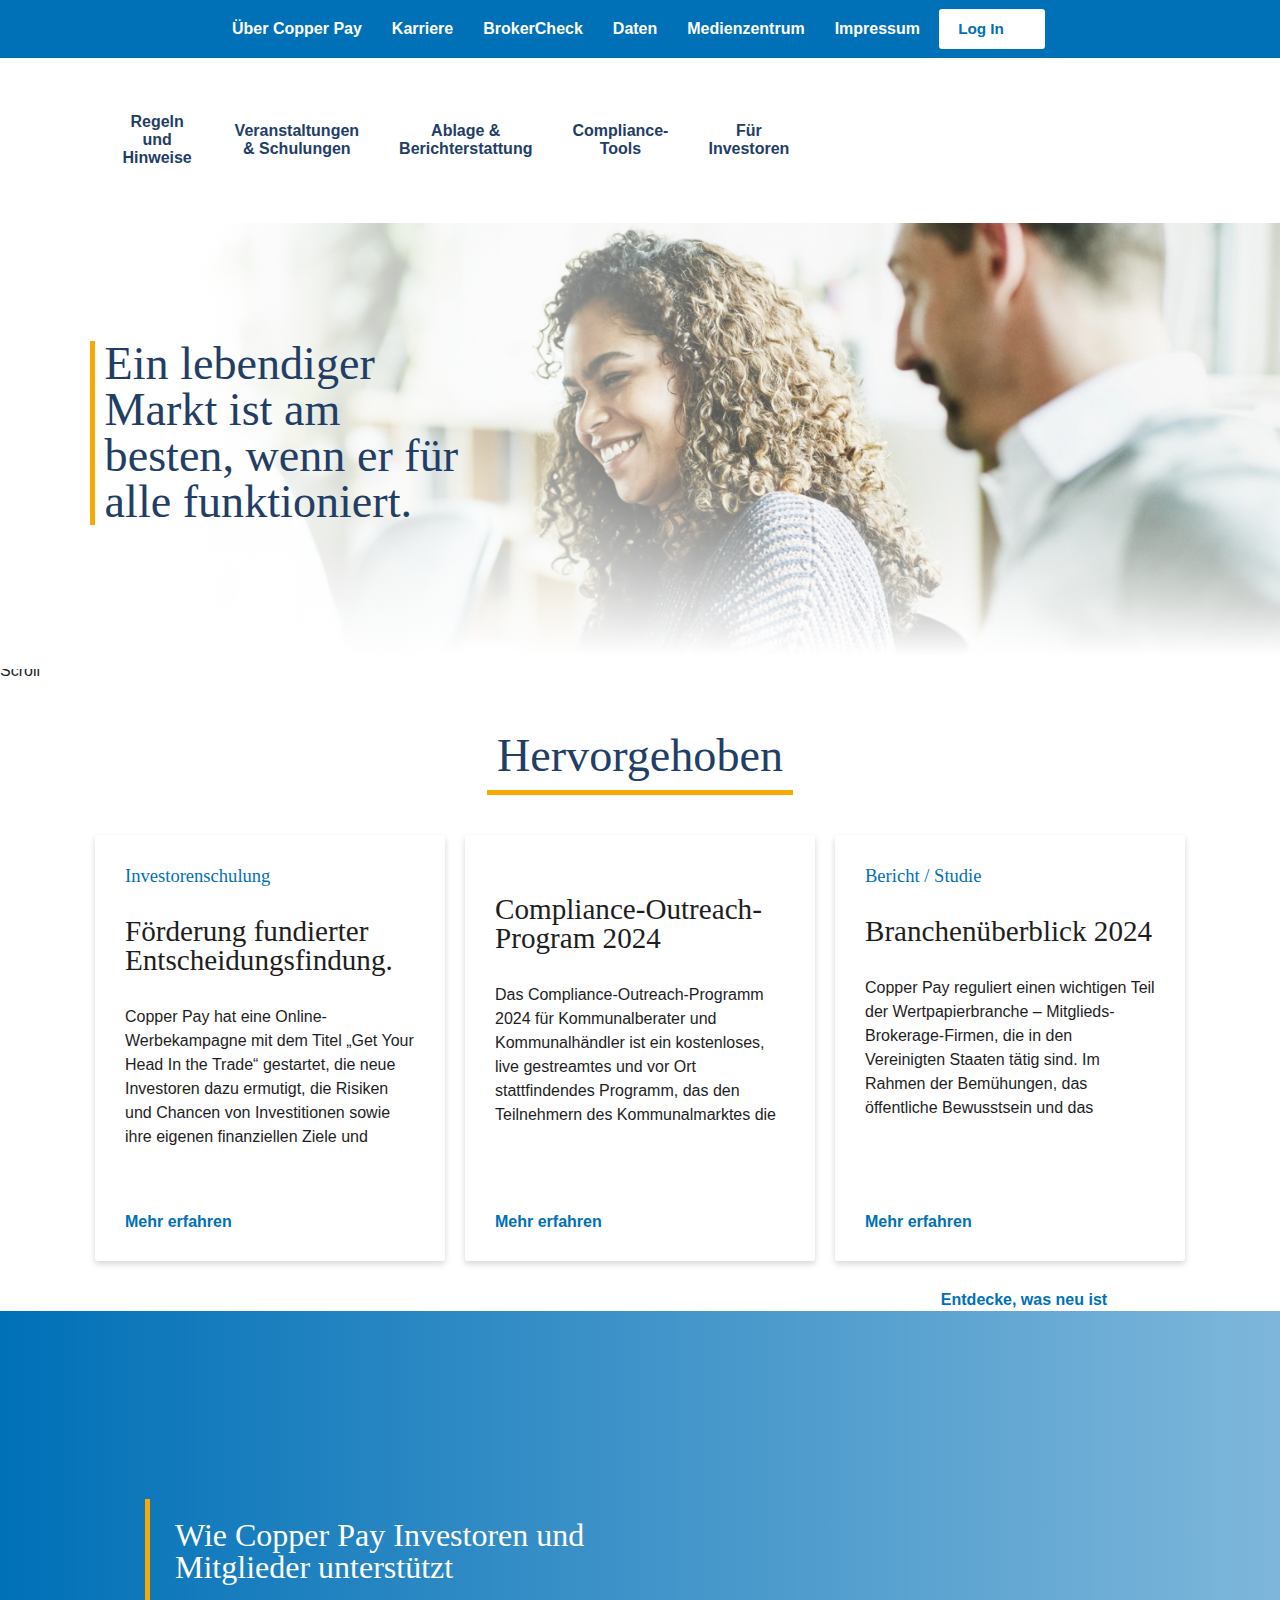
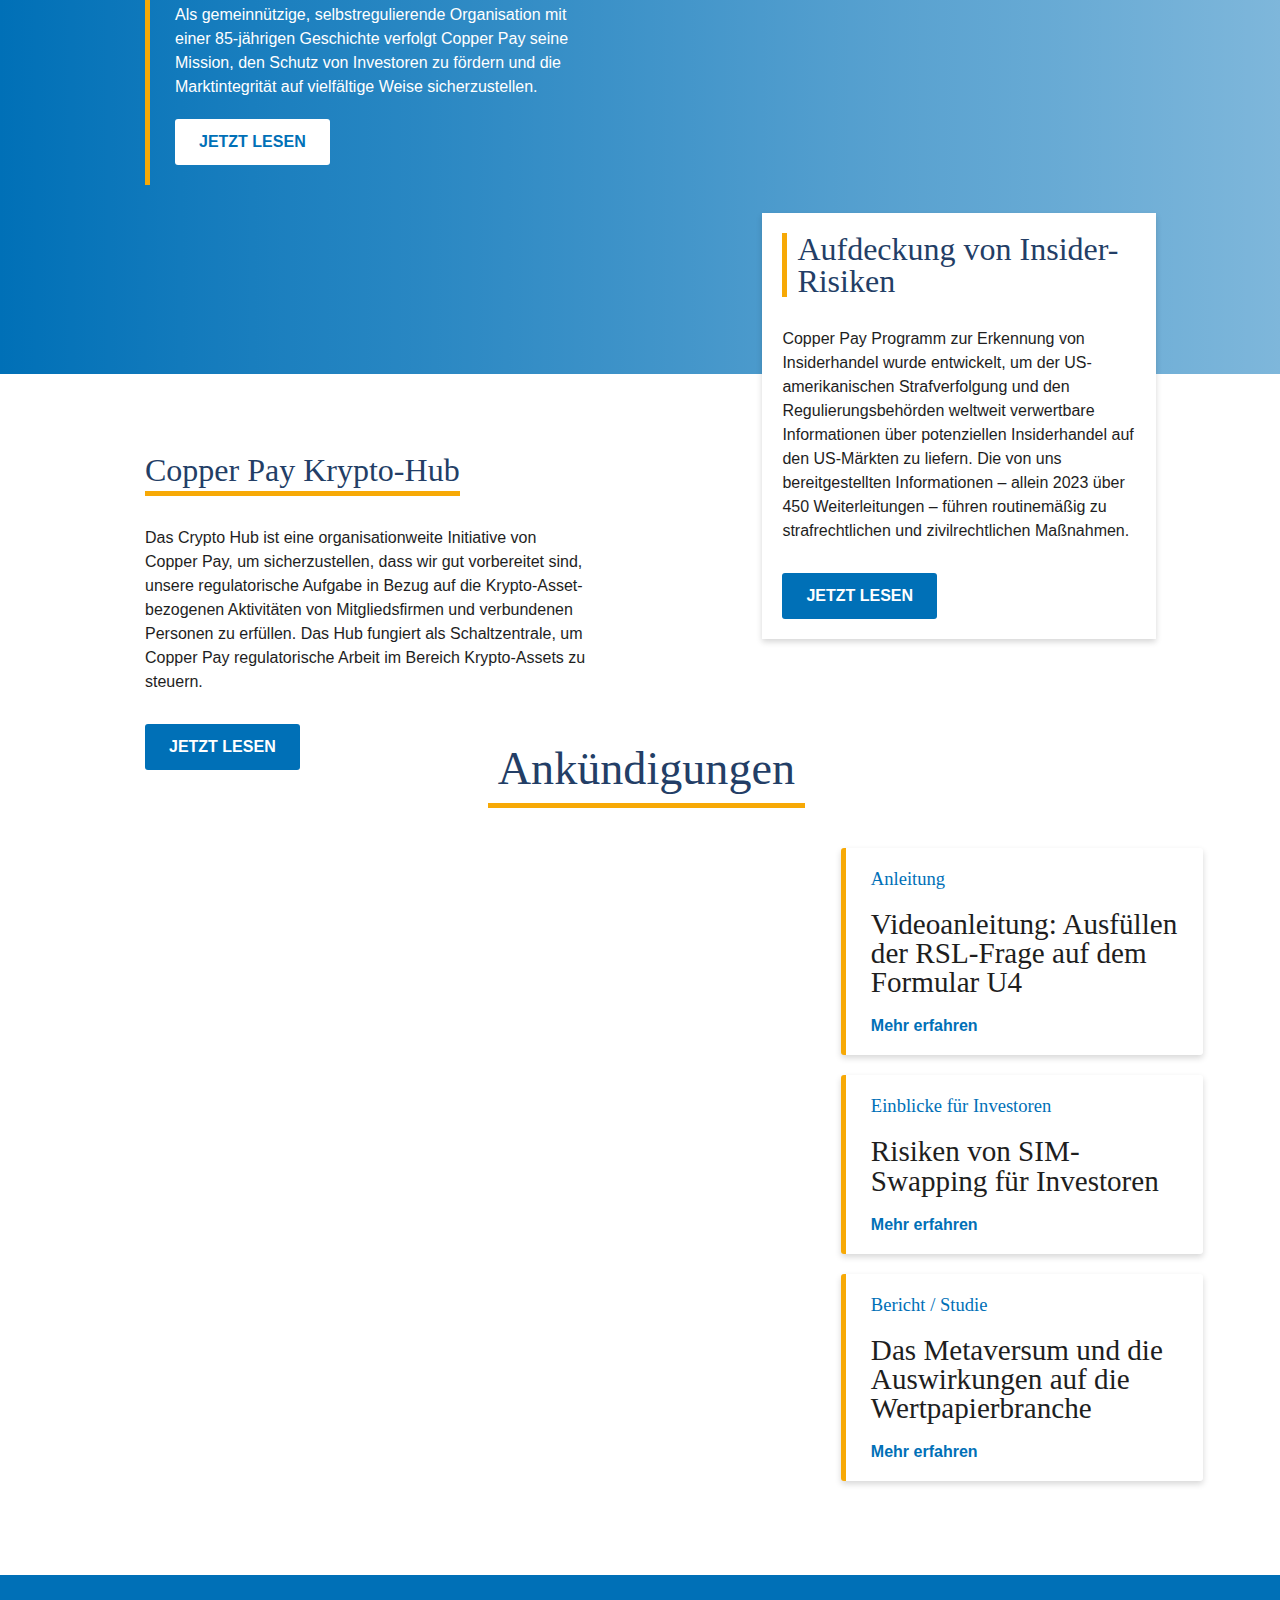
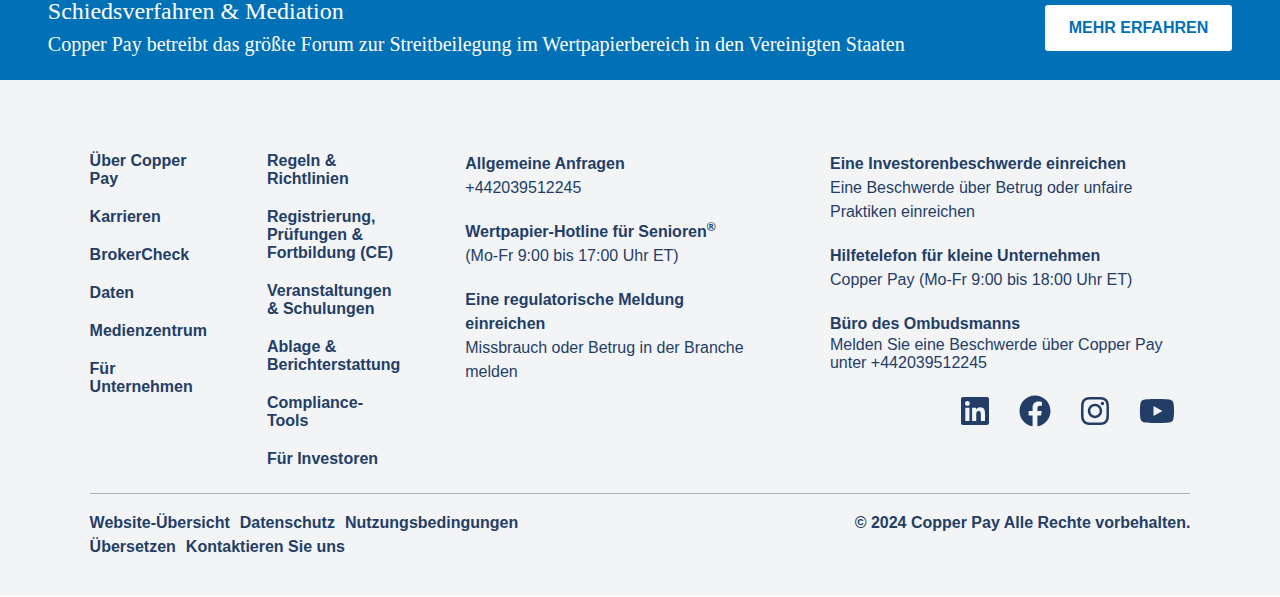
==== commit db9bb215: "Update index.html" ====
--- a/index.html
+++ b/index.html
@@ -357,7 +357,7 @@
          Compliance-Outreach-Program 2024          </h2>
               </div>
       
-            <div class="clearfix text-formatted field field--name-body field--type-text-with-summary field--label-hidden field__item">Das Compliance-Outreach-Programm 2024 für Kommunalberater und Kommunalhändler ist ein kostenloses, live gestreamtes und vor Ort stattfindendes Programm, das den Teilnehmern des Kommunalmarktes die Möglichkeit bietet, von SEC-, MSRB- und FINRA-Mitarbeitern über aktuelle regulatorische und Compliance-Themen für Kommunalberater und -händler zu erfahren.</div>
+            <div class="clearfix text-formatted field field--name-body field--type-text-with-summary field--label-hidden field__item">Das Compliance-Outreach-Programm 2024 für Kommunalberater und Kommunalhändler ist ein kostenloses, live gestreamtes und vor Ort stattfindendes Programm, das den Teilnehmern des Kommunalmarktes die Möglichkeit bietet, von SEC-, MSRB- und Copper Pay-Mitarbeitern über aktuelle regulatorische und Compliance-Themen für Kommunalberater und -händler zu erfahren.</div>
       
     <div class="read-more"><span class="anchor-link">Mehr erfahren</span></div>
   </div>
@@ -382,7 +382,7 @@
           </h2>
               </div>
       
-            <div class="clearfix text-formatted field field--name-body field--type-text-with-summary field--label-hidden field__item">Copper Pay reguliert einen wichtigen Teil der Wertpapierbranche – Mitglieds-Brokerage-Firmen, die in den Vereinigten Staaten tätig sind. Im Rahmen der Bemühungen, das öffentliche Bewusstsein und das Verständnis für die breite Palette von FINRA-registrierten Firmen und Einzelpersonen zu erhöhen, teilt FINRA jährlich einen Überblick über einige der im Rahmen ihrer Arbeit gesammelten Daten.</div>
+            <div class="clearfix text-formatted field field--name-body field--type-text-with-summary field--label-hidden field__item">Copper Pay reguliert einen wichtigen Teil der Wertpapierbranche – Mitglieds-Brokerage-Firmen, die in den Vereinigten Staaten tätig sind. Im Rahmen der Bemühungen, das öffentliche Bewusstsein und das Verständnis für die breite Palette von Copper Pay-registrierten Firmen und Einzelpersonen zu erhöhen, teilt FINRA jährlich einen Überblick über einige der im Rahmen ihrer Arbeit gesammelten Daten.</div>
       
     <div class="read-more"><span class="anchor-link">Mehr erfahren</span></div>
   </div>
@@ -675,7 +675,7 @@
     
       <div class="content">
       
-            <div class="clearfix text-formatted field field--name-body field--type-text-with-summary field--label-hidden field__item"><div class="contact-item"><p><a class="footer-link" href="#">Eine Investorenbeschwerde einreichen</a></p><p><span>Eine Beschwerde über Betrug oder unfaire Praktiken einreichen</span></p></div><div class="contact-item"><p><a class="footer-link" href="#">Hilfetelefon für kleine Unternehmen</a></p><p><span>833-26-FINRA (Mo-Fr 9:00 bis 18:00 Uhr ET)</span></p></div><div class="contact-item"><p><a class="footer-link" href="#">Büro des Ombudsmanns</a></p><p><span>Melden Sie eine Beschwerde über Copper Pay unter +442039512245</span></p></div></div>
+            <div class="clearfix text-formatted field field--name-body field--type-text-with-summary field--label-hidden field__item"><div class="contact-item"><p><a class="footer-link" href="#">Eine Investorenbeschwerde einreichen</a></p><p><span>Eine Beschwerde über Betrug oder unfaire Praktiken einreichen</span></p></div><div class="contact-item"><p><a class="footer-link" href="#">Hilfetelefon für kleine Unternehmen</a></p><p><span>Copper Pay (Mo-Fr 9:00 bis 18:00 Uhr ET)</span></p></div><div class="contact-item"><p><a class="footer-link" href="#">Büro des Ombudsmanns</a></p><p><span>Melden Sie eine Beschwerde über Copper Pay unter +442039512245</span></p></div></div>
       
     </div>
   </div>
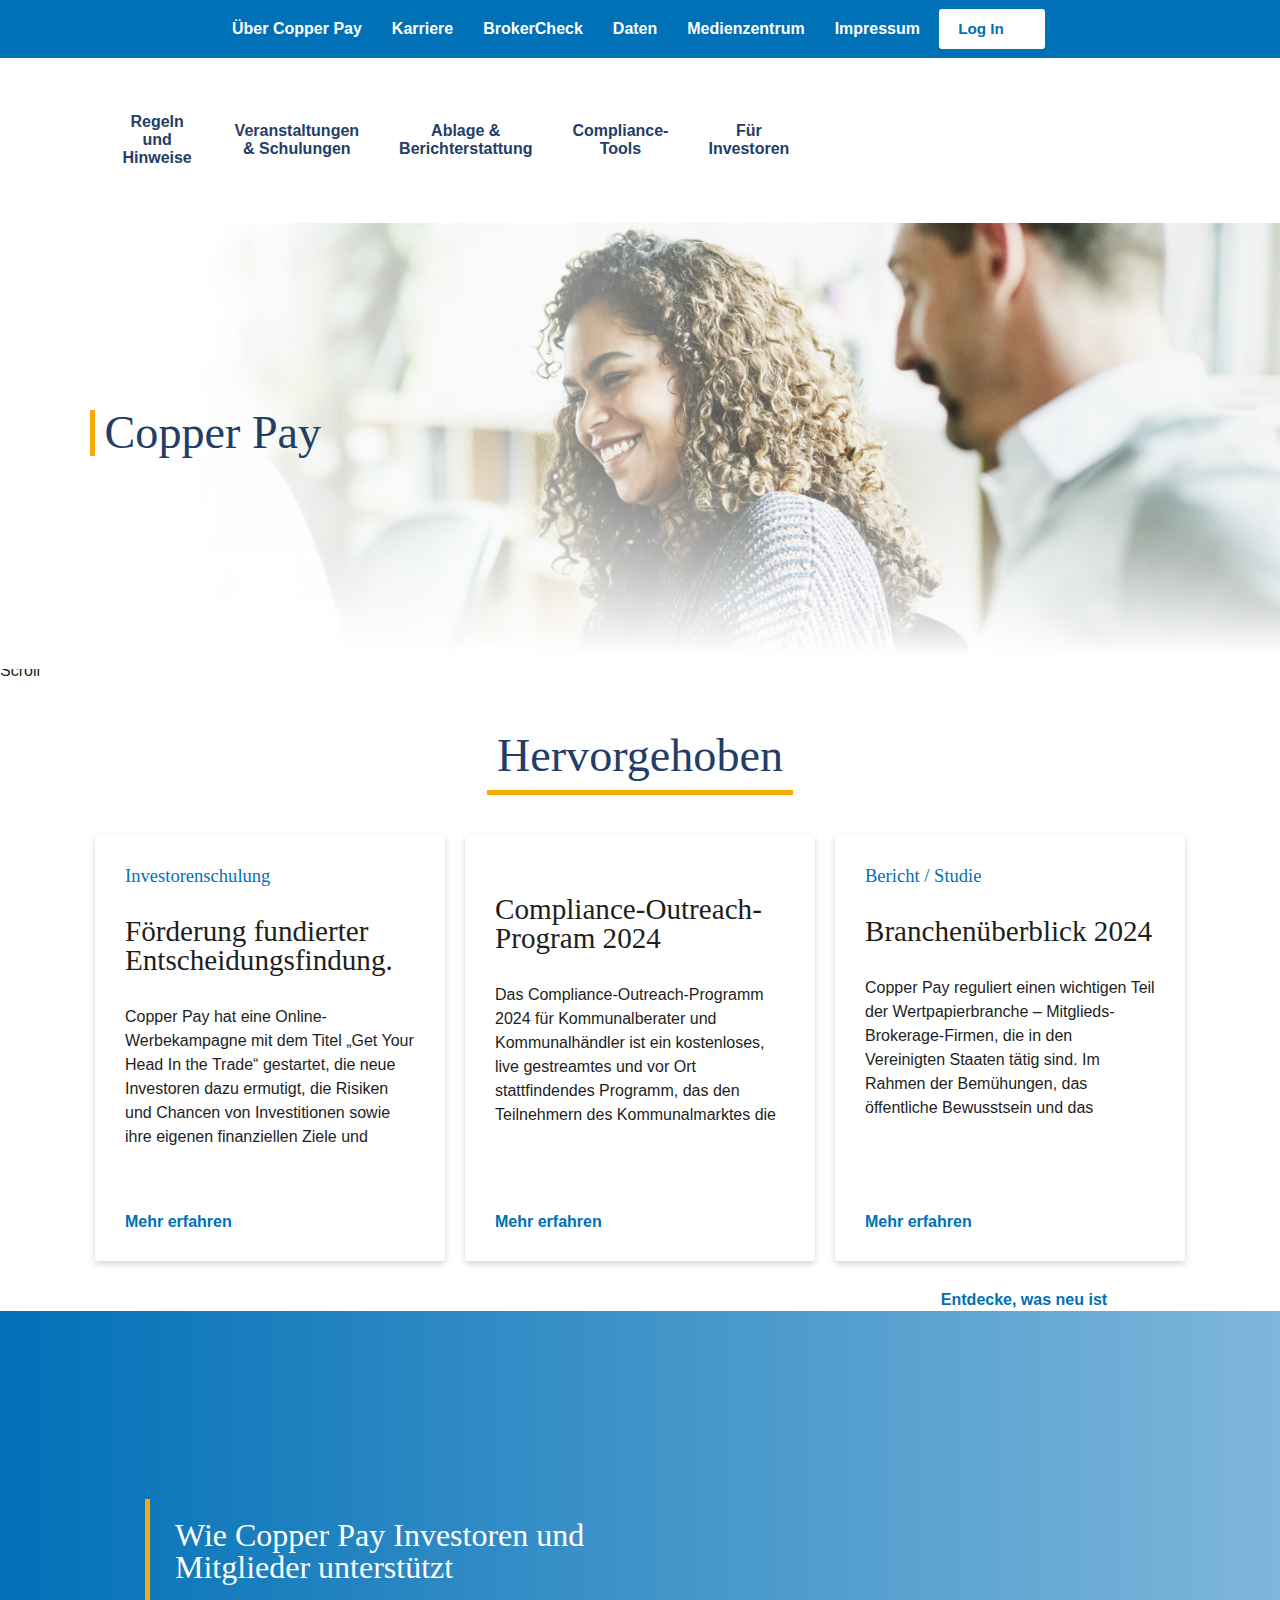
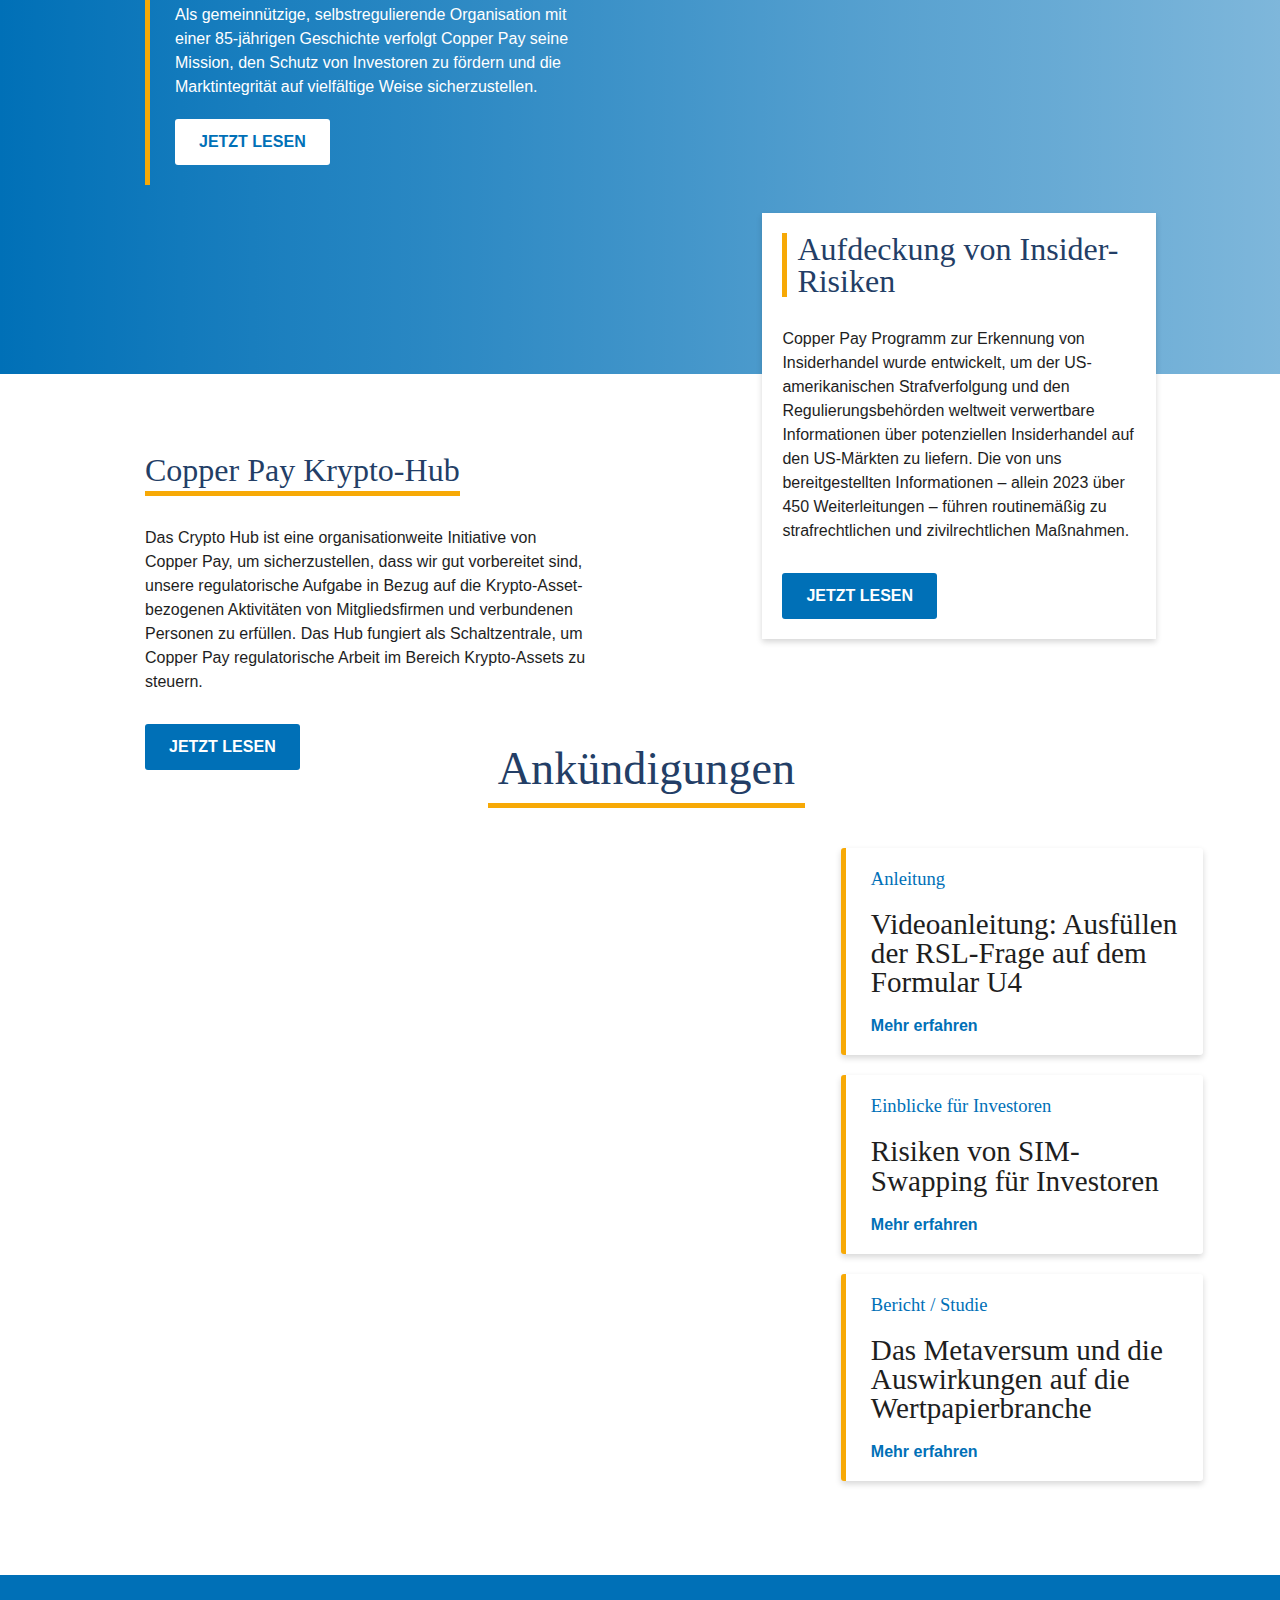
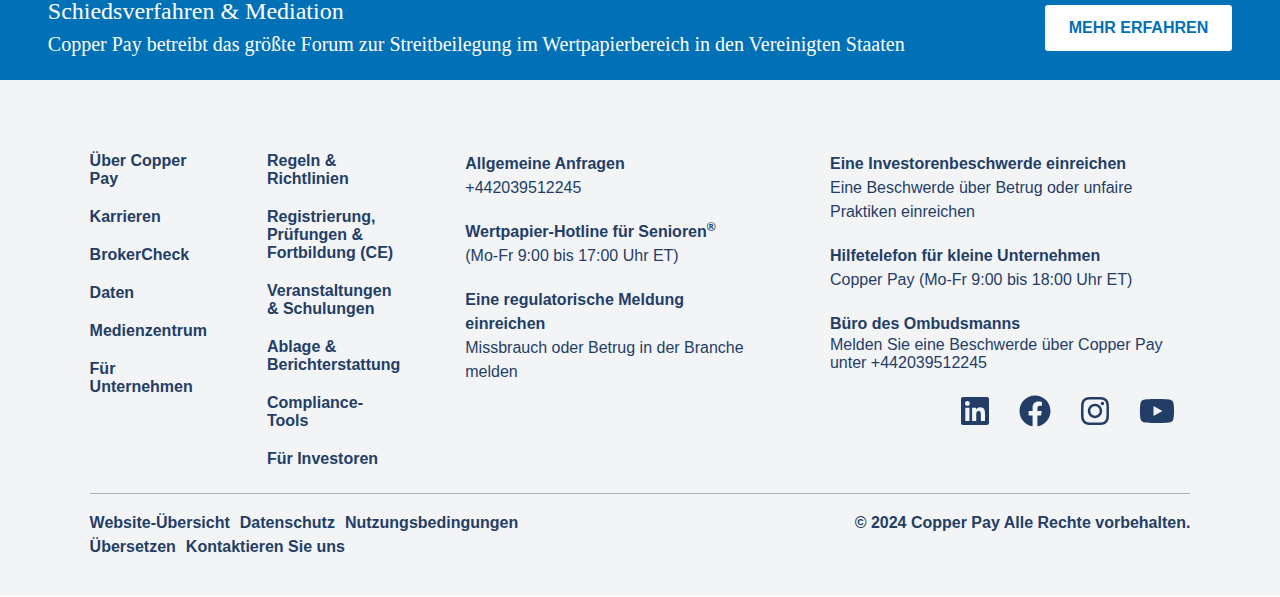
==== commit 5ebfe0ae: "Update index.html" ====
--- a/index.html
+++ b/index.html
@@ -284,7 +284,7 @@
 </div>
 </div>
       
-            <div class="clearfix text-formatted field field--name-field-body field--type-text-long field--label-hidden field__item"><p>Ein lebendiger Markt ist am besten, wenn er für alle funktioniert.</p></div>
+            <div class="clearfix text-formatted field field--name-field-body field--type-text-long field--label-hidden field__item"><p>Copper Pay</p></div>
       
       </div>
 </div>
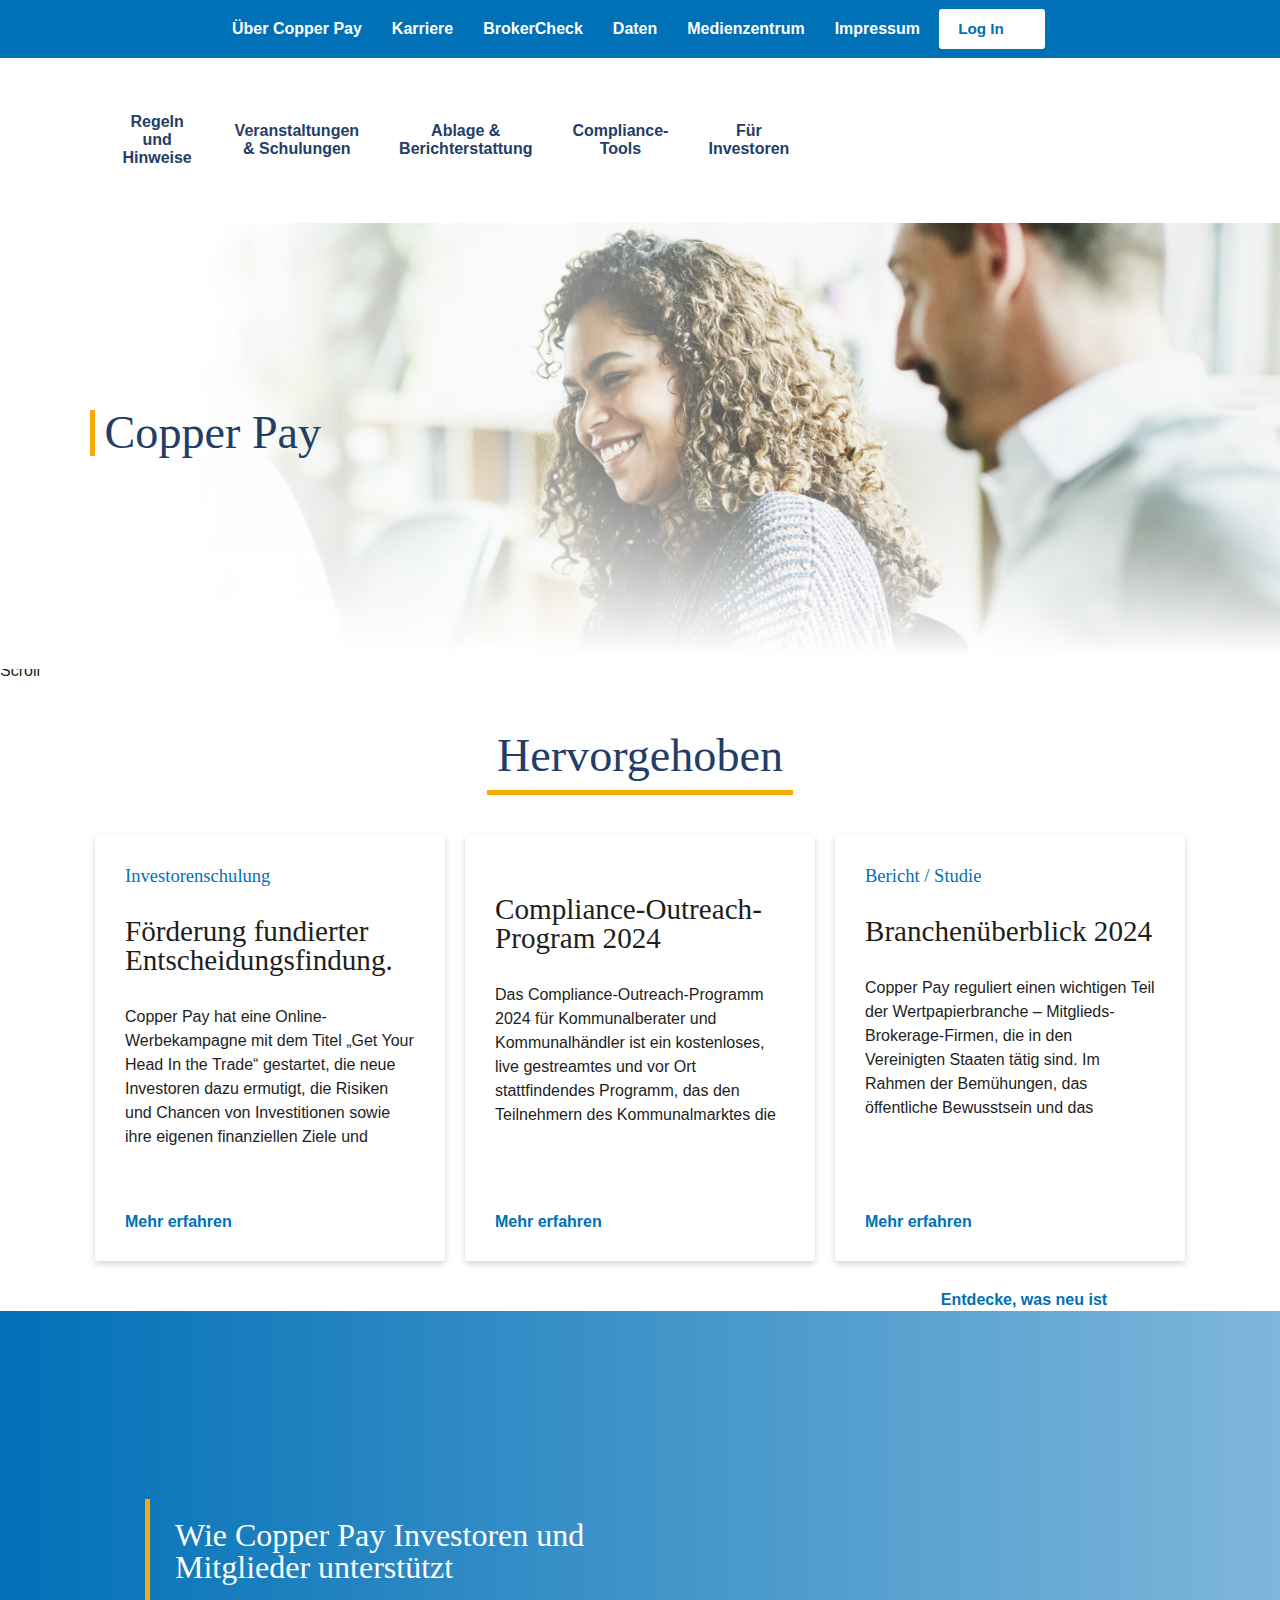
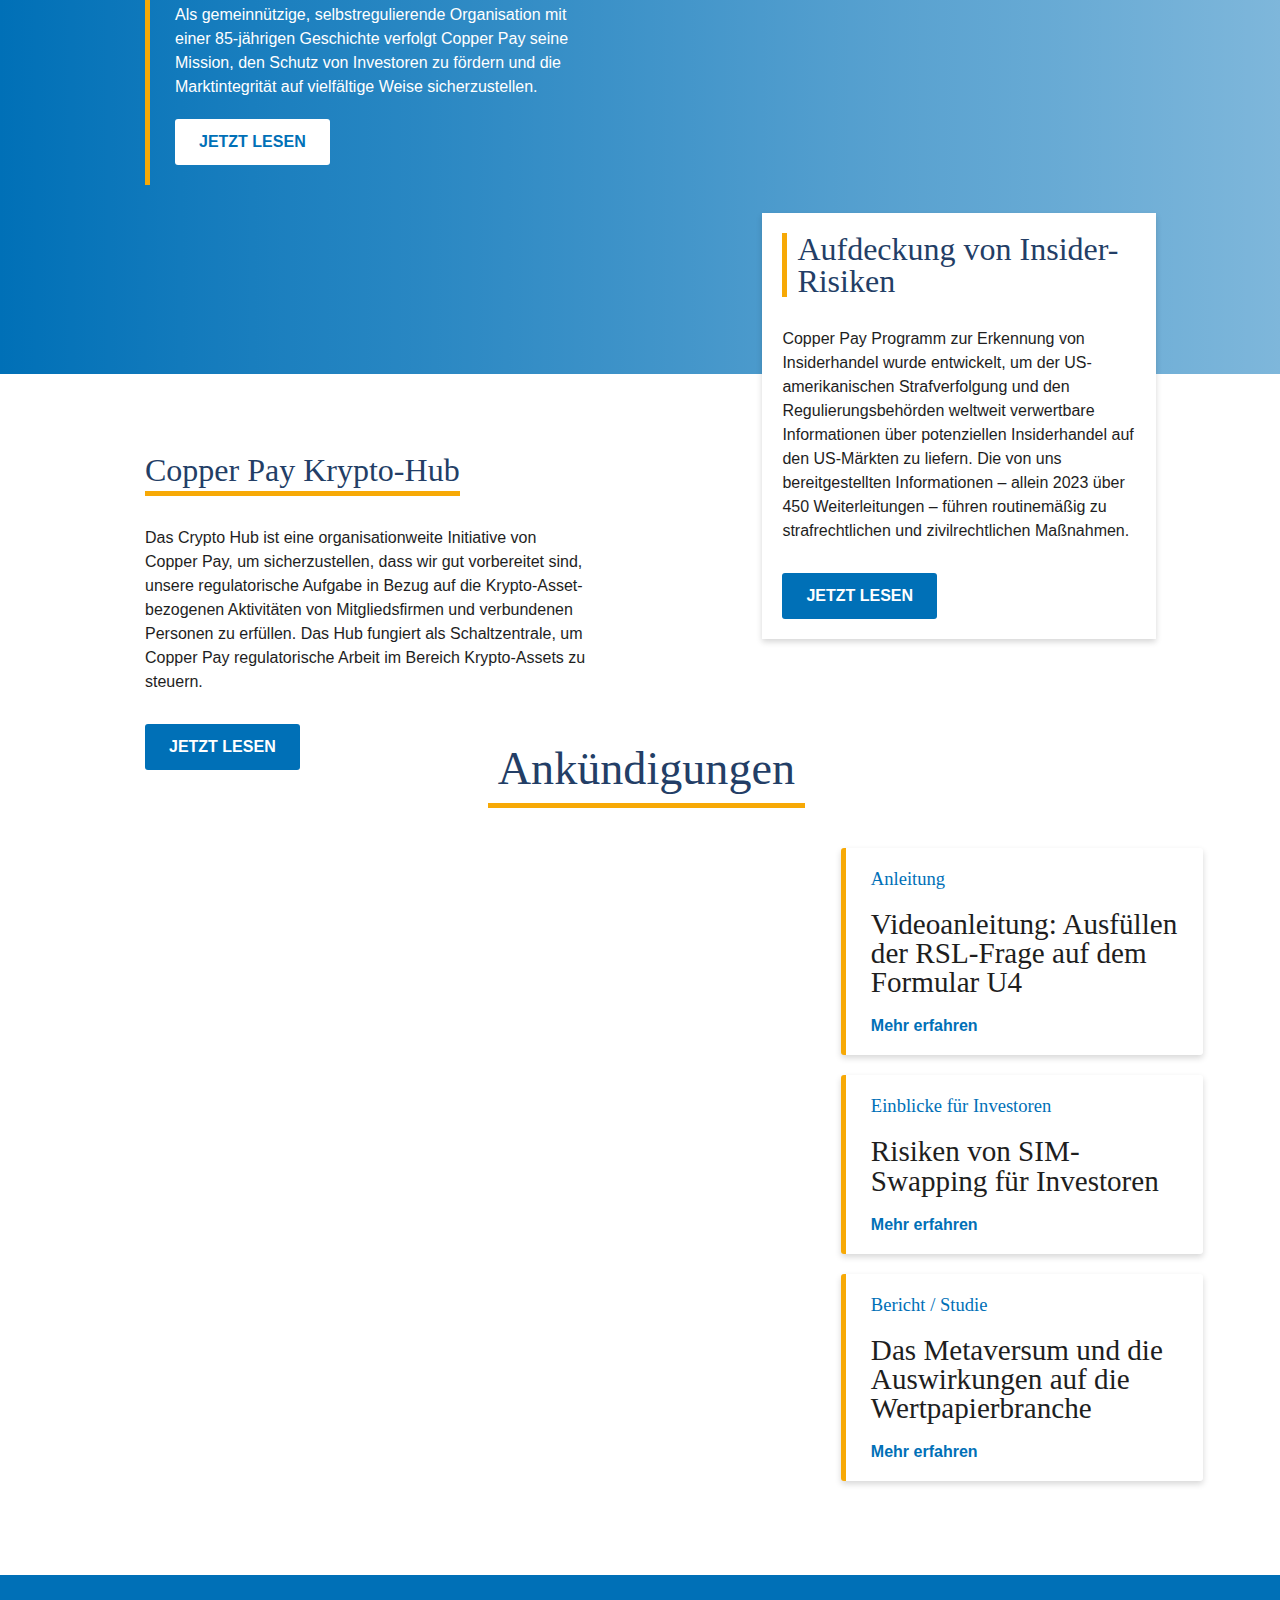
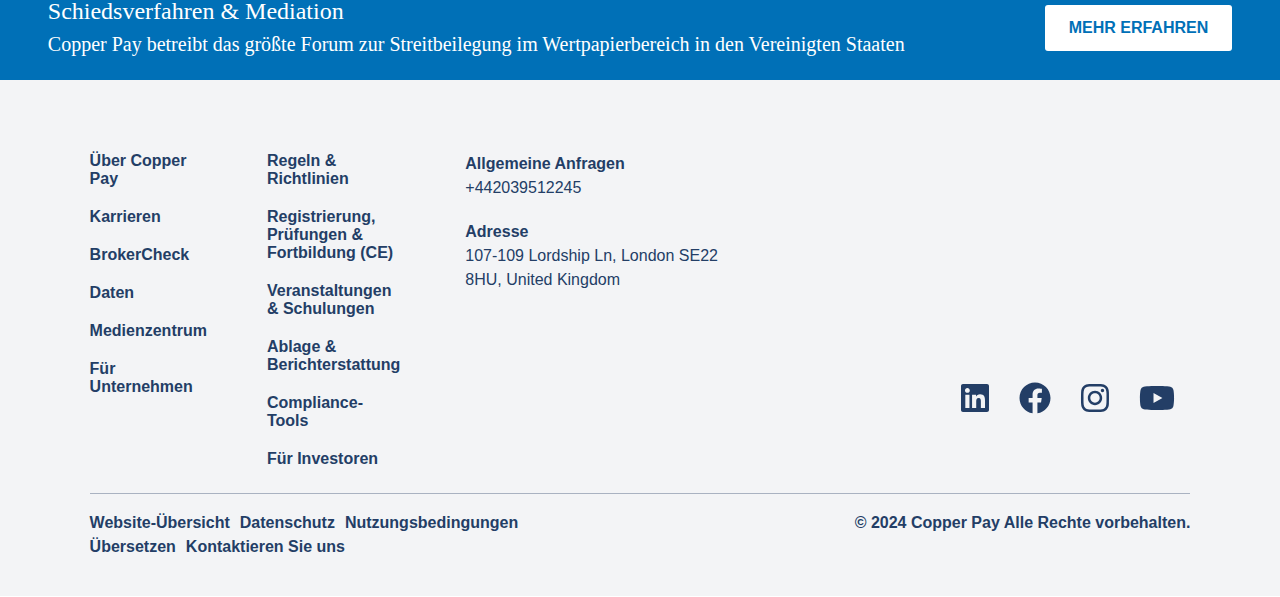
==== commit 49b85954: "Update index.html" ====
--- a/index.html
+++ b/index.html
@@ -660,7 +660,7 @@
     
       <div class="content">
       
-            <div class="clearfix text-formatted field field--name-body field--type-text-with-summary field--label-hidden field__item"><div class="contact-item"><p><a class="footer-link" href="#">Allgemeine Anfragen</a></p><p><span>+442039512245</span></p></div><div class="contact-item"><p><a class="footer-link" href="#">Wertpapier-Hotline für Senioren<sup>®</sup></a></p><p><span> (Mo-Fr 9:00 bis 17:00 Uhr ET)</span></p></div><div class="contact-item"><p><a class="footer-link" href="#">Eine regulatorische Meldung einreichen</a></p><p><span>Missbrauch oder Betrug in der Branche melden</span></p></div></div>
+            <div class="clearfix text-formatted field field--name-body field--type-text-with-summary field--label-hidden field__item"><div class="contact-item"><p><a class="footer-link" href="#">Allgemeine Anfragen</a></p><p><span>+442039512245</span></p></div><div class="contact-item"><p><a class="footer-link" href="#">Adresse<sup></sup></a></p><p><span> 107-109 Lordship Ln, London SE22 8HU, United Kingdom</span></p></div><div class="contact-item"><p><a class="footer-link" href="#">  </a></p><p><span></span></p></div></div>
       
     </div>
   </div>
@@ -675,7 +675,7 @@
     
       <div class="content">
       
-            <div class="clearfix text-formatted field field--name-body field--type-text-with-summary field--label-hidden field__item"><div class="contact-item"><p><a class="footer-link" href="#">Eine Investorenbeschwerde einreichen</a></p><p><span>Eine Beschwerde über Betrug oder unfaire Praktiken einreichen</span></p></div><div class="contact-item"><p><a class="footer-link" href="#">Hilfetelefon für kleine Unternehmen</a></p><p><span>Copper Pay (Mo-Fr 9:00 bis 18:00 Uhr ET)</span></p></div><div class="contact-item"><p><a class="footer-link" href="#">Büro des Ombudsmanns</a></p><p><span>Melden Sie eine Beschwerde über Copper Pay unter +442039512245</span></p></div></div>
+            <div class="clearfix text-formatted field field--name-body field--type-text-with-summary field--label-hidden field__item"><div class="contact-item"><p><a class="footer-link" href="#"></a></p><p><span></span></p></div><div class="contact-item"><p><a class="footer-link" href="#"></a></p><p><span></span></p></div><div class="contact-item"><p><a class="footer-link" href="#"></a></p><p><span></span></p></div></div>
       
     </div>
   </div>
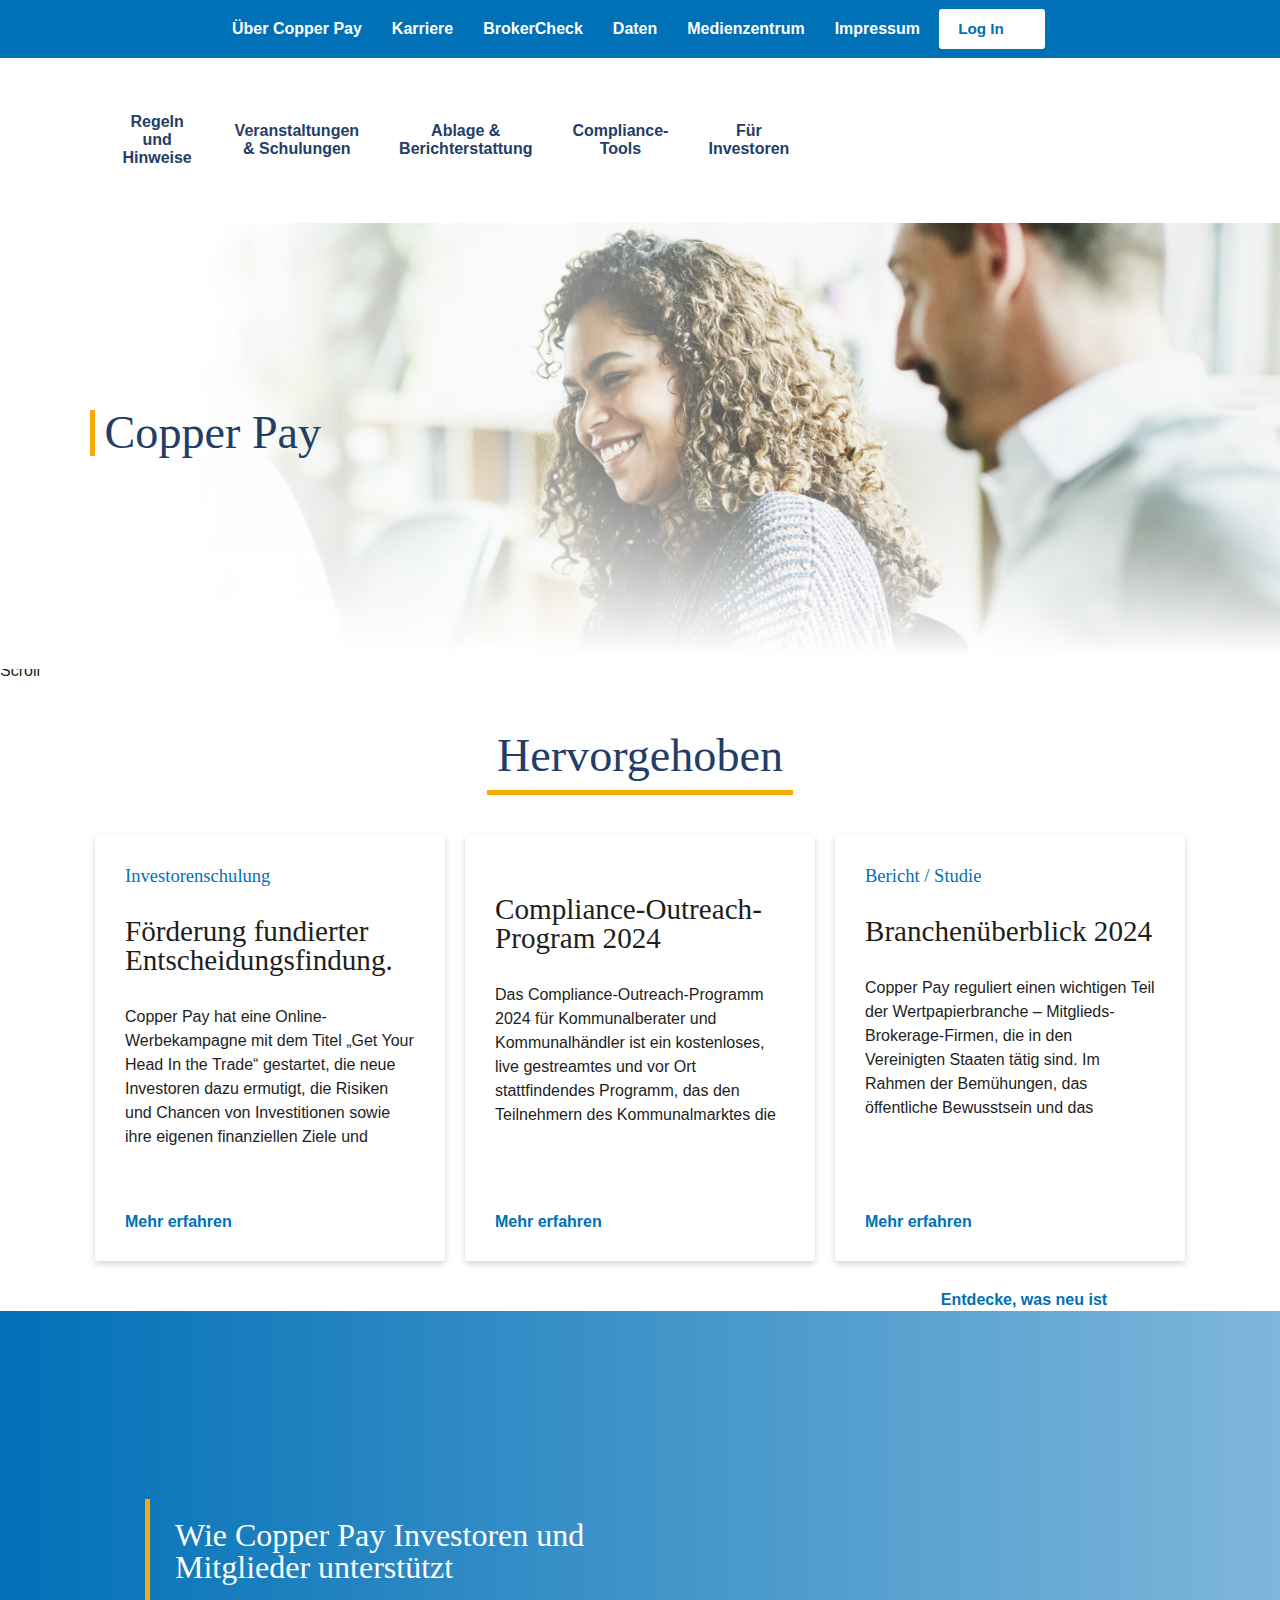
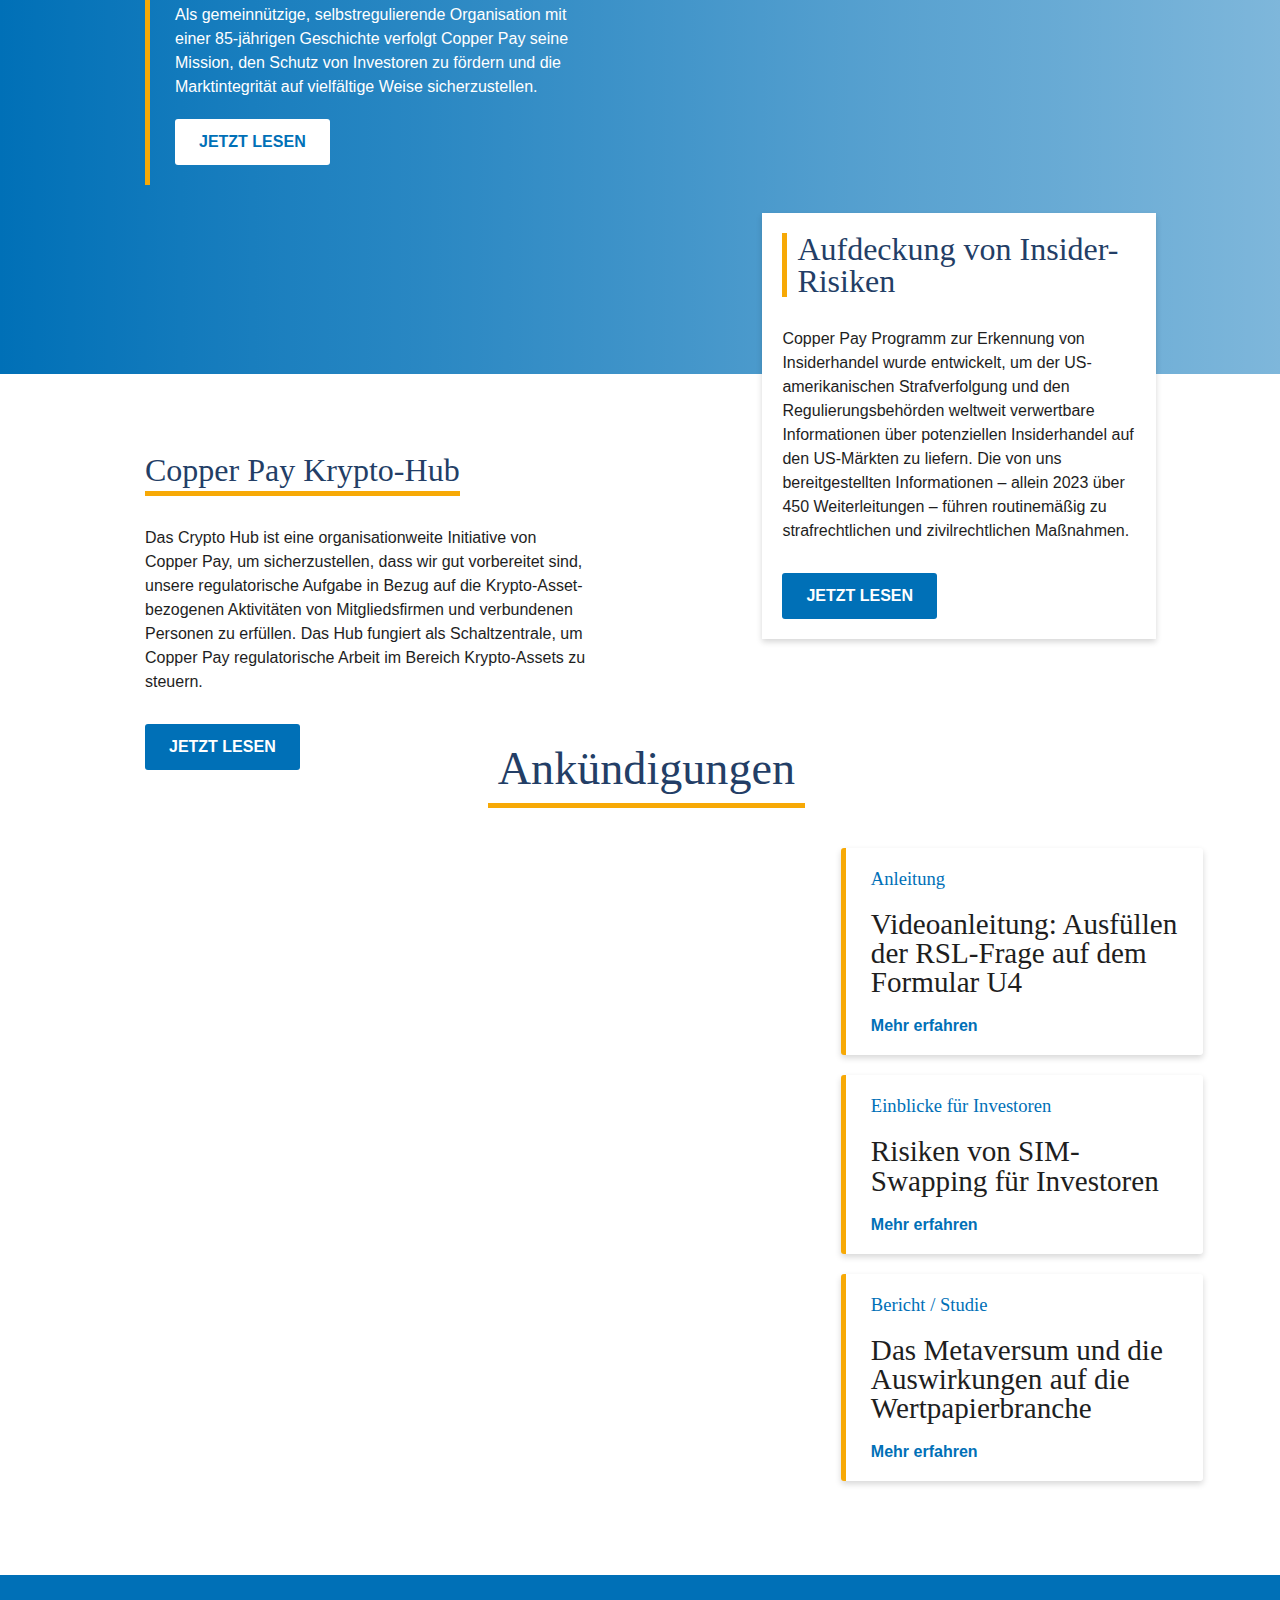
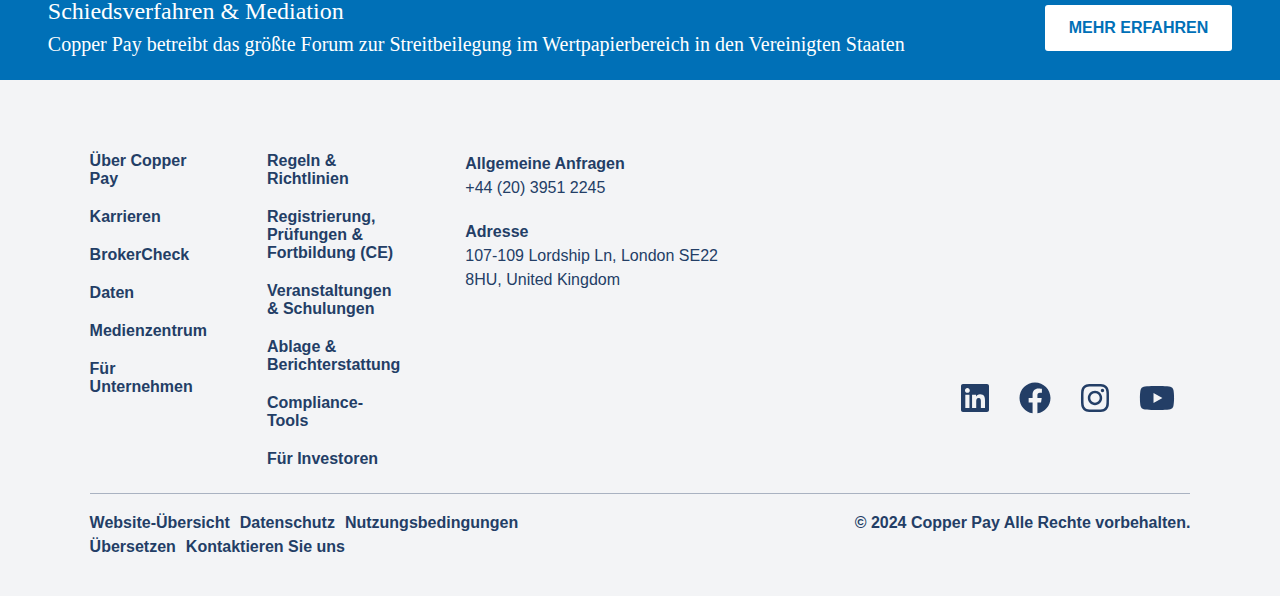
==== commit c38d61a1: "Update index.html" ====
--- a/index.html
+++ b/index.html
@@ -660,7 +660,7 @@
     
       <div class="content">
       
-            <div class="clearfix text-formatted field field--name-body field--type-text-with-summary field--label-hidden field__item"><div class="contact-item"><p><a class="footer-link" href="#">Allgemeine Anfragen</a></p><p><span>+442039512245</span></p></div><div class="contact-item"><p><a class="footer-link" href="#">Adresse<sup></sup></a></p><p><span> 107-109 Lordship Ln, London SE22 8HU, United Kingdom</span></p></div><div class="contact-item"><p><a class="footer-link" href="#">  </a></p><p><span></span></p></div></div>
+            <div class="clearfix text-formatted field field--name-body field--type-text-with-summary field--label-hidden field__item"><div class="contact-item"><p><a class="footer-link" href="#">Allgemeine Anfragen</a></p><p><span>+44 (20) 3951 2245</span></p></div><div class="contact-item"><p><a class="footer-link" href="#">Adresse<sup></sup></a></p><p><span> 107-109 Lordship Ln, London SE22 8HU, United Kingdom</span></p></div><div class="contact-item"><p><a class="footer-link" href="#">  </a></p><p><span></span></p></div></div>
       
     </div>
   </div>
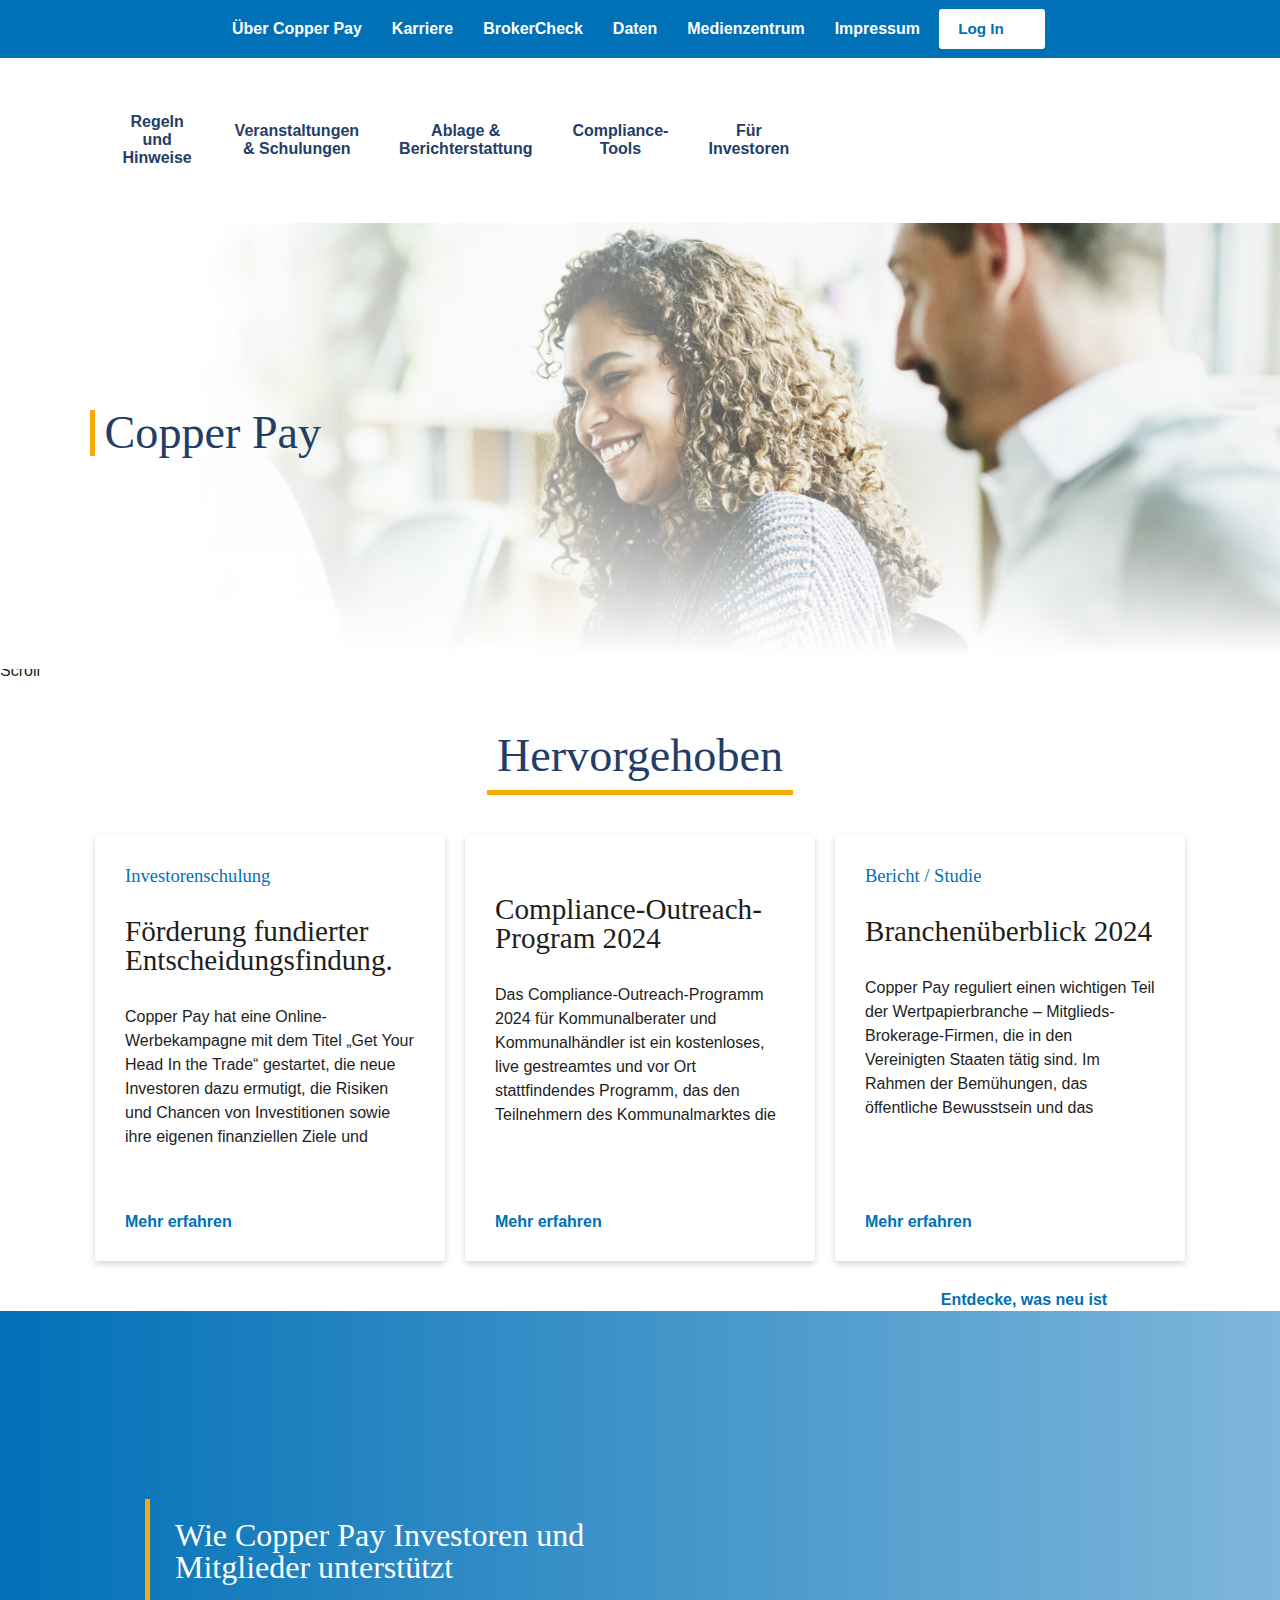
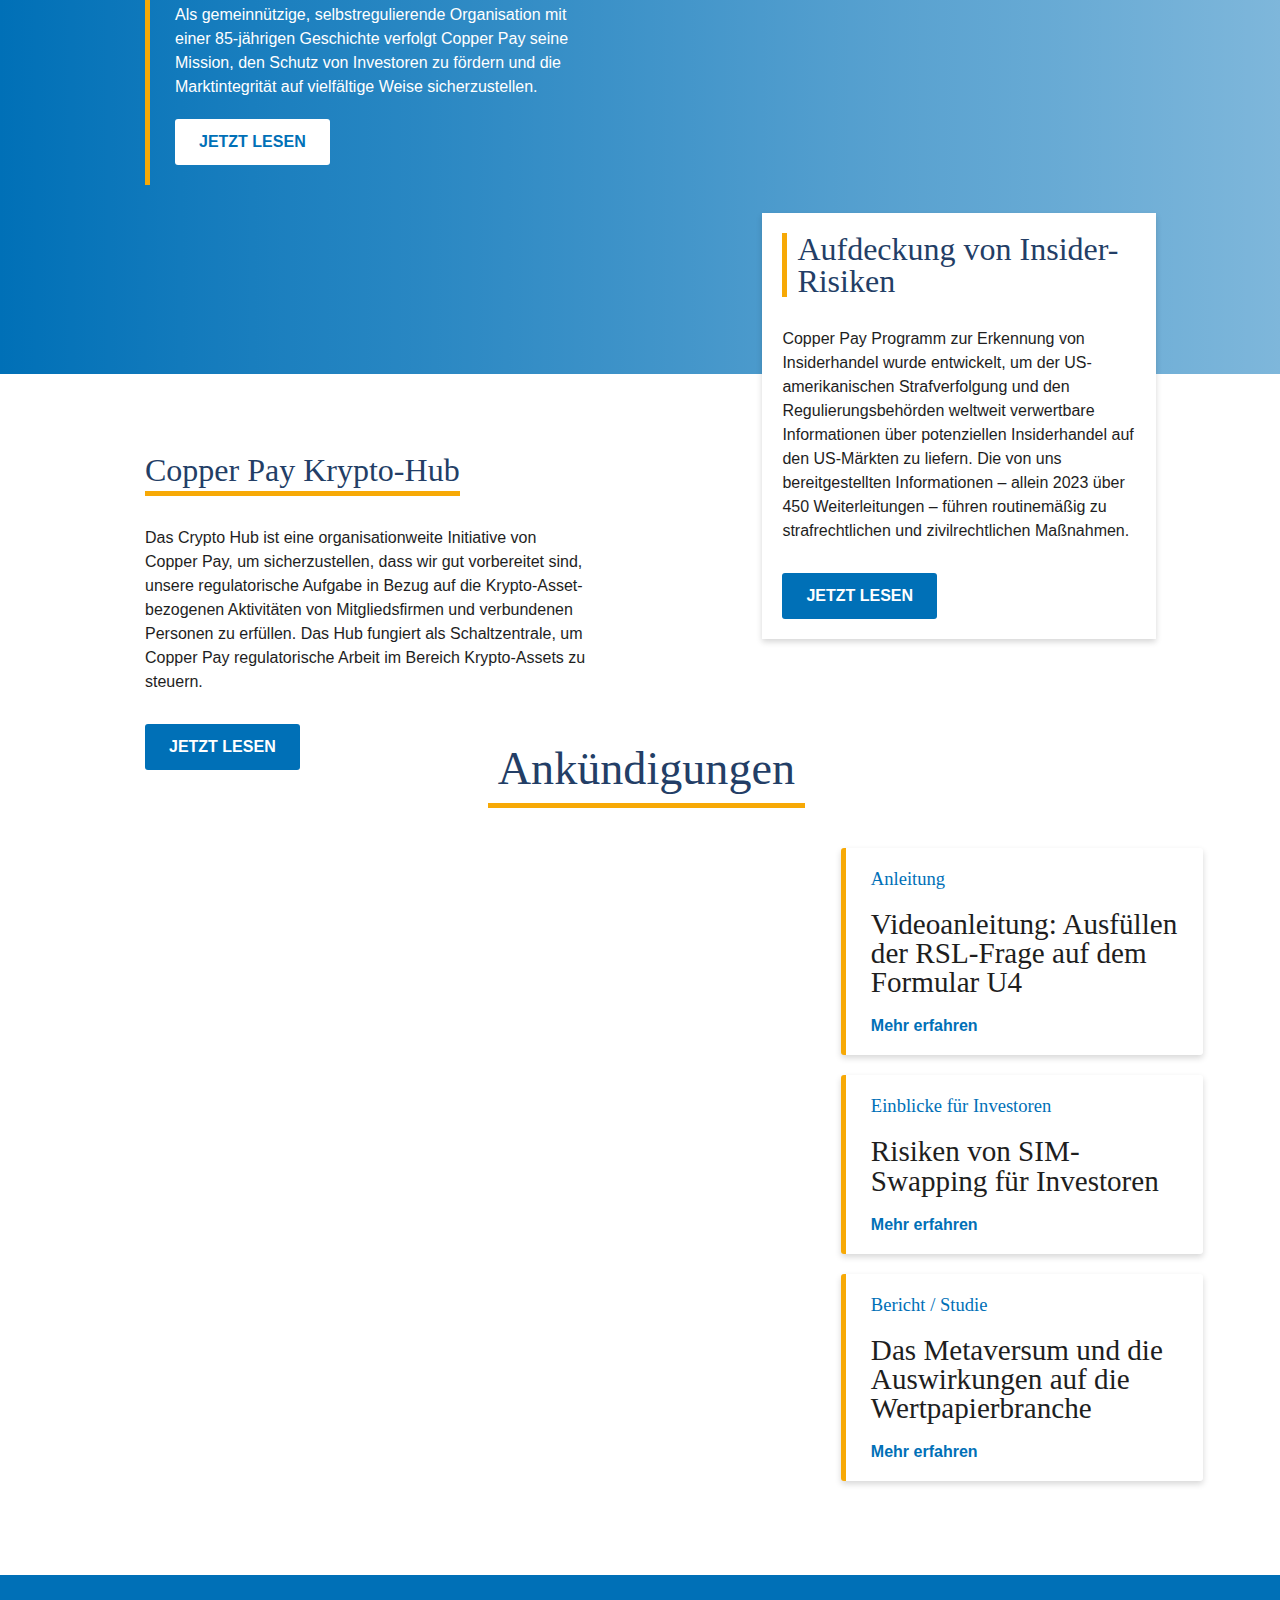
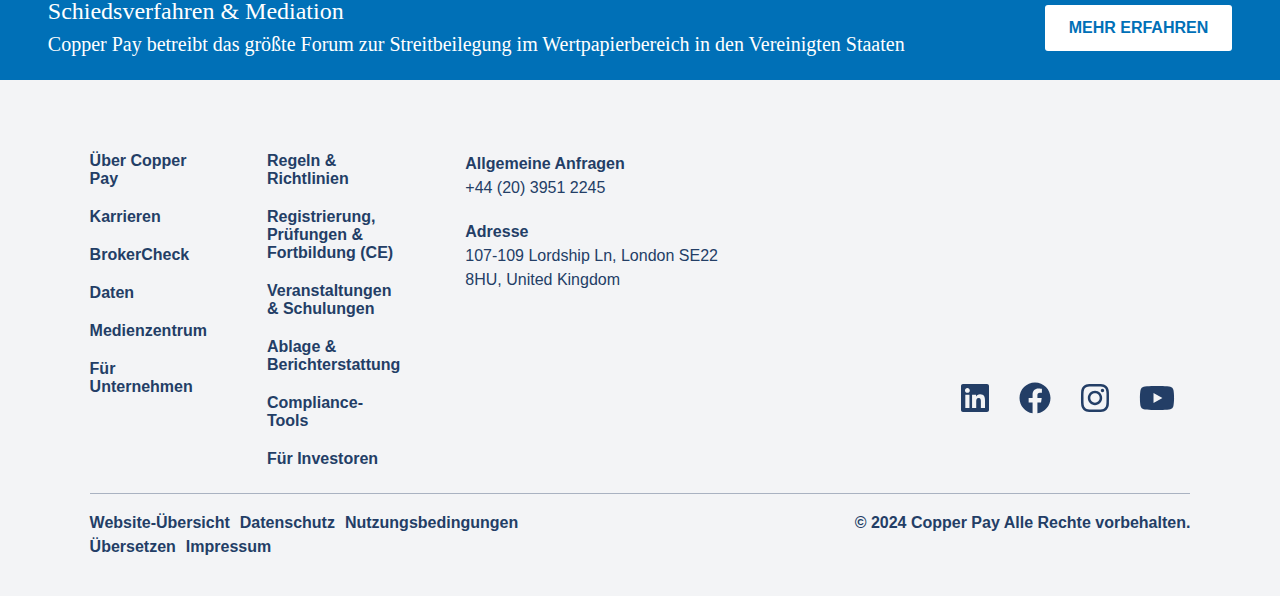
==== commit 8314598b: "Update index.html" ====
--- a/index.html
+++ b/index.html
@@ -753,7 +753,7 @@
                         <a href="#" class="nav-link" aria-labelledby="Translate" data-drupal-link-system-path="node/343381">Übersetzen</a>
               </li>
                 <li class="nav-item">
-                        <a href="#" class="nav-link" aria-labelledby="Contact Us" data-drupal-link-system-path="node/135416">Kontaktieren Sie uns</a>
+                        <a href="impressum.html" class="nav-link" aria-labelledby="Contact Us" data-drupal-link-system-path="node/135416">Impressum</a>
               </li>
         </ul>
   
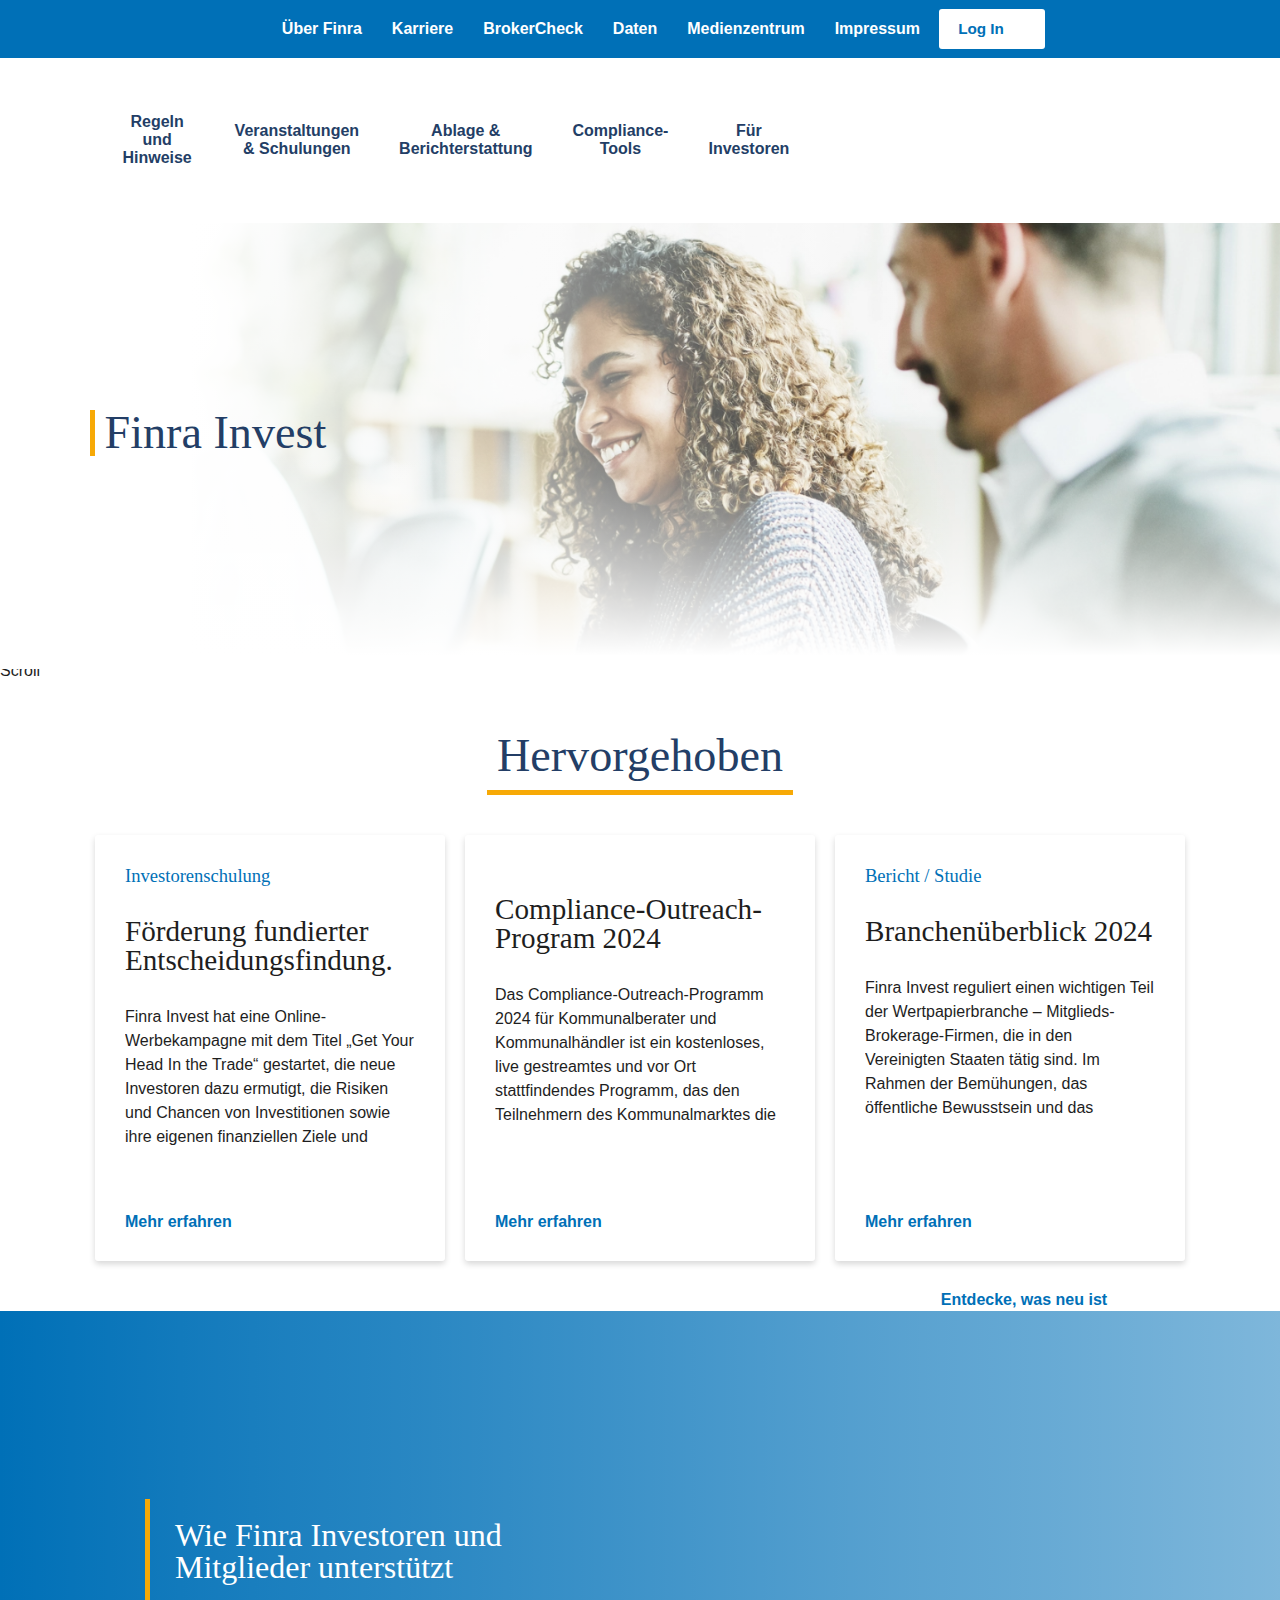
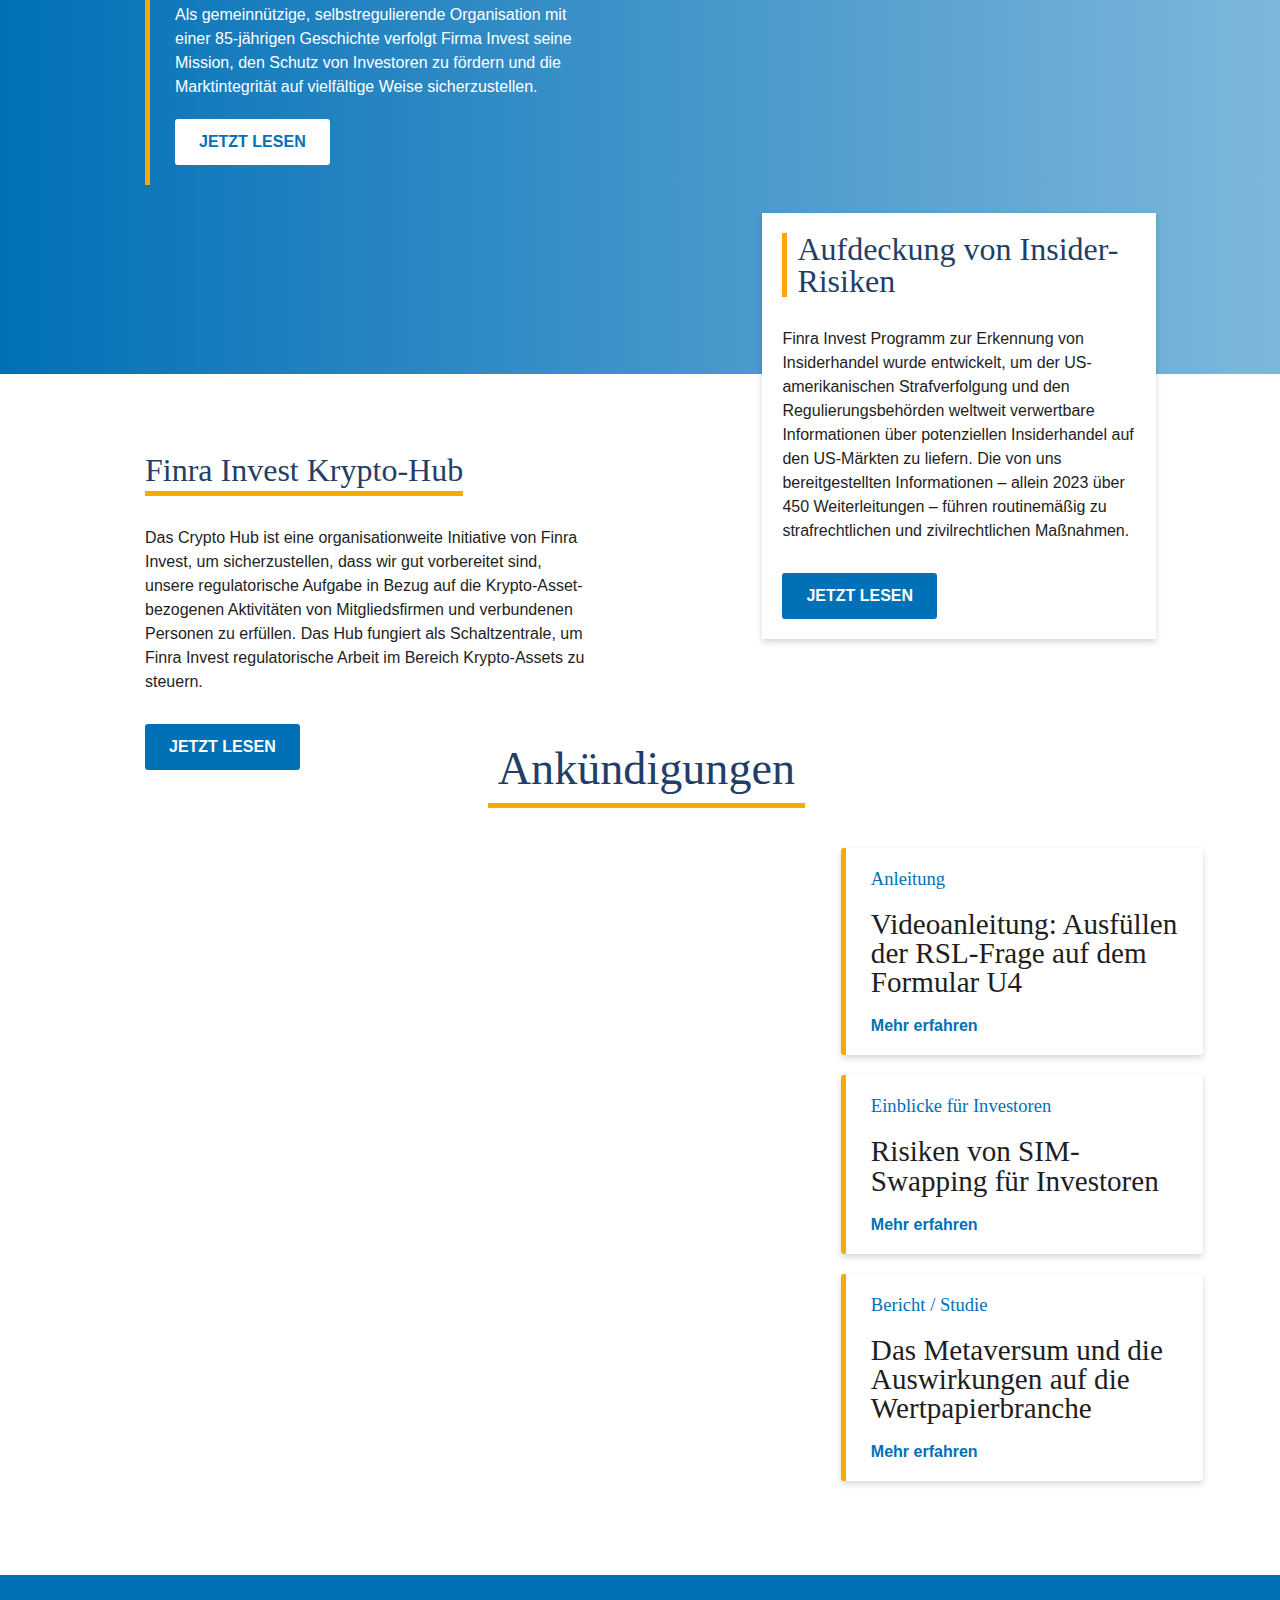
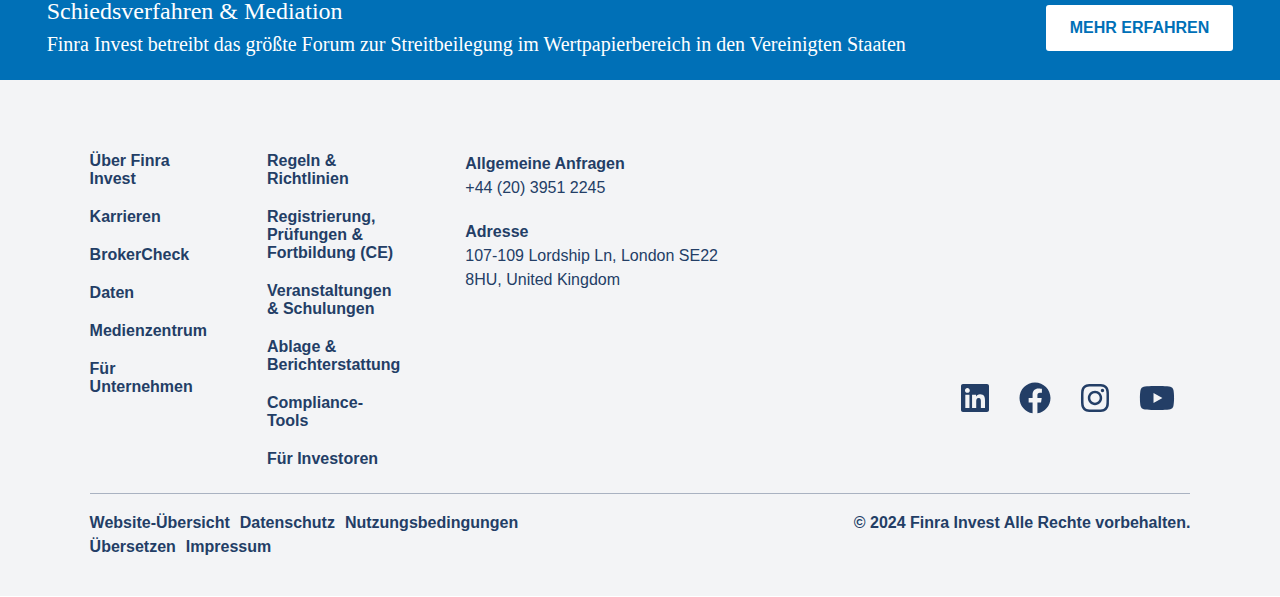
==== commit bb89ade2: "Update index.html" ====
--- a/index.html
+++ b/index.html
@@ -79,7 +79,7 @@
 
                             <ul id="block-finrautilitymenu" class="clearfix nav navbar-nav">
                     <li class="nav-item menu-item--collapsed">
-                        <a href="#" class="nav-link" aria-labelledby="About FINRA" data-drupal-link-system-path="node/135106">Über Copper Pay</a>
+                        <a href="#" class="nav-link" aria-labelledby="About FINRA" data-drupal-link-system-path="node/135106">Über Finra</a>
               </li>
                 <li class="nav-item menu-item--collapsed">
                         <a href="#" class="nav-link" aria-labelledby="Careers" data-drupal-link-system-path="node/135166">Karriere</a>
@@ -284,7 +284,7 @@
 </div>
 </div>
       
-            <div class="clearfix text-formatted field field--name-field-body field--type-text-long field--label-hidden field__item"><p>Copper Pay</p></div>
+            <div class="clearfix text-formatted field field--name-field-body field--type-text-long field--label-hidden field__item"><p>Finra Invest</p></div>
       
       </div>
 </div>
@@ -333,7 +333,7 @@
           </h2>
               </div>
       
-            <div class="clearfix text-formatted field field--name-body field--type-text-with-summary field--label-hidden field__item">Copper Pay hat eine Online-Werbekampagne mit dem Titel „Get Your Head In the Trade“ gestartet, die neue Investoren dazu ermutigt, die Risiken und Chancen von Investitionen sowie ihre eigenen finanziellen Ziele und Risikotoleranzen zu verstehen.</div>
+            <div class="clearfix text-formatted field field--name-body field--type-text-with-summary field--label-hidden field__item">Finra Invest hat eine Online-Werbekampagne mit dem Titel „Get Your Head In the Trade“ gestartet, die neue Investoren dazu ermutigt, die Risiken und Chancen von Investitionen sowie ihre eigenen finanziellen Ziele und Risikotoleranzen zu verstehen.</div>
       
     <div class="read-more"><span class="anchor-link">Mehr erfahren</span></div>
   </div>
@@ -382,7 +382,7 @@
           </h2>
               </div>
       
-            <div class="clearfix text-formatted field field--name-body field--type-text-with-summary field--label-hidden field__item">Copper Pay reguliert einen wichtigen Teil der Wertpapierbranche – Mitglieds-Brokerage-Firmen, die in den Vereinigten Staaten tätig sind. Im Rahmen der Bemühungen, das öffentliche Bewusstsein und das Verständnis für die breite Palette von Copper Pay-registrierten Firmen und Einzelpersonen zu erhöhen, teilt FINRA jährlich einen Überblick über einige der im Rahmen ihrer Arbeit gesammelten Daten.</div>
+            <div class="clearfix text-formatted field field--name-body field--type-text-with-summary field--label-hidden field__item">Finra Invest reguliert einen wichtigen Teil der Wertpapierbranche – Mitglieds-Brokerage-Firmen, die in den Vereinigten Staaten tätig sind. Im Rahmen der Bemühungen, das öffentliche Bewusstsein und das Verständnis für die breite Palette von Copper Pay-registrierten Firmen und Einzelpersonen zu erhöhen, teilt FINRA jährlich einen Überblick über einige der im Rahmen ihrer Arbeit gesammelten Daten.</div>
       
     <div class="read-more"><span class="anchor-link">Mehr erfahren</span></div>
   </div>
@@ -428,10 +428,10 @@
             <div class="three-sections-item__wrapper">
         <div class="content">
 						<div class="field field--name-field-section-title field--type-string field--label-hidden field__item">
-				<h3>Wie Copper Pay Investoren und Mitglieder unterstützt</h3>
+				<h3>Wie Finra Investoren und Mitglieder unterstützt</h3>
 			</div>
 			
-            <div class="clearfix text-formatted field field--name-field-body field--type-text-long field--label-hidden field__item"><p>Als gemeinnützige, selbstregulierende Organisation mit einer 85-jährigen Geschichte verfolgt Copper Pay seine Mission, den Schutz von Investoren zu fördern und die Marktintegrität auf vielfältige Weise sicherzustellen.</p></div>
+            <div class="clearfix text-formatted field field--name-field-body field--type-text-long field--label-hidden field__item"><p>Als gemeinnützige, selbstregulierende Organisation mit einer 85-jährigen Geschichte verfolgt Firma Invest seine Mission, den Schutz von Investoren zu fördern und die Marktintegrität auf vielfältige Weise sicherzustellen.</p></div>
       
             <div class="field field--name-field-cta-link field--type-link field--label-hidden field__item"><a href="#">Jetzt lesen</a></div>
       </div>
@@ -447,7 +447,7 @@
 				<h3>Aufdeckung von Insider-Risiken</h3>
 			</div>
 			
-            <div class="clearfix text-formatted field field--name-field-body field--type-text-long field--label-hidden field__item"><p class="MsoNormal"><span style="background:white;color:#1E1E1E;font-family:&quot;Open Sans&quot;,sans-serif;">Copper Pay Programm zur Erkennung von Insiderhandel wurde entwickelt, um der US-amerikanischen Strafverfolgung und den Regulierungsbehörden weltweit verwertbare Informationen über potenziellen Insiderhandel auf den US-Märkten zu liefern. Die von uns bereitgestellten Informationen – allein 2023 über 450 Weiterleitungen – führen routinemäßig zu strafrechtlichen und zivilrechtlichen Maßnahmen.</span></p><p></p><p></p></div>
+            <div class="clearfix text-formatted field field--name-field-body field--type-text-long field--label-hidden field__item"><p class="MsoNormal"><span style="background:white;color:#1E1E1E;font-family:&quot;Open Sans&quot;,sans-serif;">Finra Invest Programm zur Erkennung von Insiderhandel wurde entwickelt, um der US-amerikanischen Strafverfolgung und den Regulierungsbehörden weltweit verwertbare Informationen über potenziellen Insiderhandel auf den US-Märkten zu liefern. Die von uns bereitgestellten Informationen – allein 2023 über 450 Weiterleitungen – führen routinemäßig zu strafrechtlichen und zivilrechtlichen Maßnahmen.</span></p><p></p><p></p></div>
       
             <div class="field field--name-field-cta-link field--type-link field--label-hidden field__item"><a href="#">Jetzt lesen</a></div>
       </div>
@@ -460,10 +460,10 @@
             <div class="three-sections-item__wrapper">
         <div class="content">
 						<div class="field field--name-field-section-title field--type-string field--label-hidden field__item">
-				<h3>Copper Pay Krypto-Hub</h3>
+				<h3>Finra Invest Krypto-Hub</h3>
 			</div>
 			
-            <div class="clearfix text-formatted field field--name-field-body field--type-text-long field--label-hidden field__item"><p class="MsoNormal"><span style="color:#1E1E1E;font-family:&quot;Open Sans&quot;,sans-serif;">Das Crypto Hub ist eine organisationweite Initiative von Copper Pay, um sicherzustellen, dass wir gut vorbereitet sind, unsere regulatorische Aufgabe in Bezug auf die Krypto-Asset-bezogenen Aktivitäten von Mitgliedsfirmen und verbundenen Personen zu erfüllen. Das Hub fungiert als Schaltzentrale, um Copper Pay regulatorische Arbeit im Bereich Krypto-Assets zu steuern.</span></p><p></p><p></p></div>
+            <div class="clearfix text-formatted field field--name-field-body field--type-text-long field--label-hidden field__item"><p class="MsoNormal"><span style="color:#1E1E1E;font-family:&quot;Open Sans&quot;,sans-serif;">Das Crypto Hub ist eine organisationweite Initiative von Finra Invest, um sicherzustellen, dass wir gut vorbereitet sind, unsere regulatorische Aufgabe in Bezug auf die Krypto-Asset-bezogenen Aktivitäten von Mitgliedsfirmen und verbundenen Personen zu erfüllen. Das Hub fungiert als Schaltzentrale, um Finra Invest regulatorische Arbeit im Bereich Krypto-Assets zu steuern.</span></p><p></p><p></p></div>
       
             <div class="field field--name-field-cta-link field--type-link field--label-hidden field__item"><a href="#">Jetzt lesen</a></div>
       </div>
@@ -576,7 +576,7 @@
     
       <div class="content">
       
-            <div class="clearfix text-formatted field field--name-body field--type-text-with-summary field--label-hidden field__item"><div class="footer-highlight-content--wrapper"><div class="highlight-text"><p class="arbitration-title">Schiedsverfahren & Mediation</p><p class="arbitration-desc">Copper Pay betreibt das größte Forum zur Streitbeilegung im Wertpapierbereich in den Vereinigten Staaten</p></div><div class="learn-more-btn"><a class="footer-link" href="#"><span>Mehr erfahren</span></a></div></div></div>
+            <div class="clearfix text-formatted field field--name-body field--type-text-with-summary field--label-hidden field__item"><div class="footer-highlight-content--wrapper"><div class="highlight-text"><p class="arbitration-title">Schiedsverfahren & Mediation</p><p class="arbitration-desc">Finra Invest betreibt das größte Forum zur Streitbeilegung im Wertpapierbereich in den Vereinigten Staaten</p></div><div class="learn-more-btn"><a class="footer-link" href="#"><span>Mehr erfahren</span></a></div></div></div>
       
     </div>
   </div>
@@ -597,7 +597,7 @@
 
                             <ul id="block-finrautilitymenu-2" class="clearfix nav navbar-nav">
                     <li class="nav-item menu-item--collapsed">
-                        <a href="#" class="nav-link" aria-labelledby="About FINRA" data-drupal-link-system-path="node/135106">Über Copper Pay</a>
+                        <a href="#" class="nav-link" aria-labelledby="About FINRA" data-drupal-link-system-path="node/135106">Über Finra Invest</a>
               </li>
                 <li class="nav-item menu-item--collapsed">
                         <a href="#" class="nav-link" aria-labelledby="Careers" data-drupal-link-system-path="node/135166">Karrieren</a>
@@ -765,7 +765,7 @@
     
       <div class="content">
       
-            <div class="clearfix text-formatted field field--name-body field--type-text-with-summary field--label-hidden field__item"><p class="all-rights-reserved">© 2024 Copper Pay Alle Rechte vorbehalten.</p><p class="trademark"></p></div>
+            <div class="clearfix text-formatted field field--name-body field--type-text-with-summary field--label-hidden field__item"><p class="all-rights-reserved">© 2024 Finra Invest Alle Rechte vorbehalten.</p><p class="trademark"></p></div>
       
     </div>
   </div>
